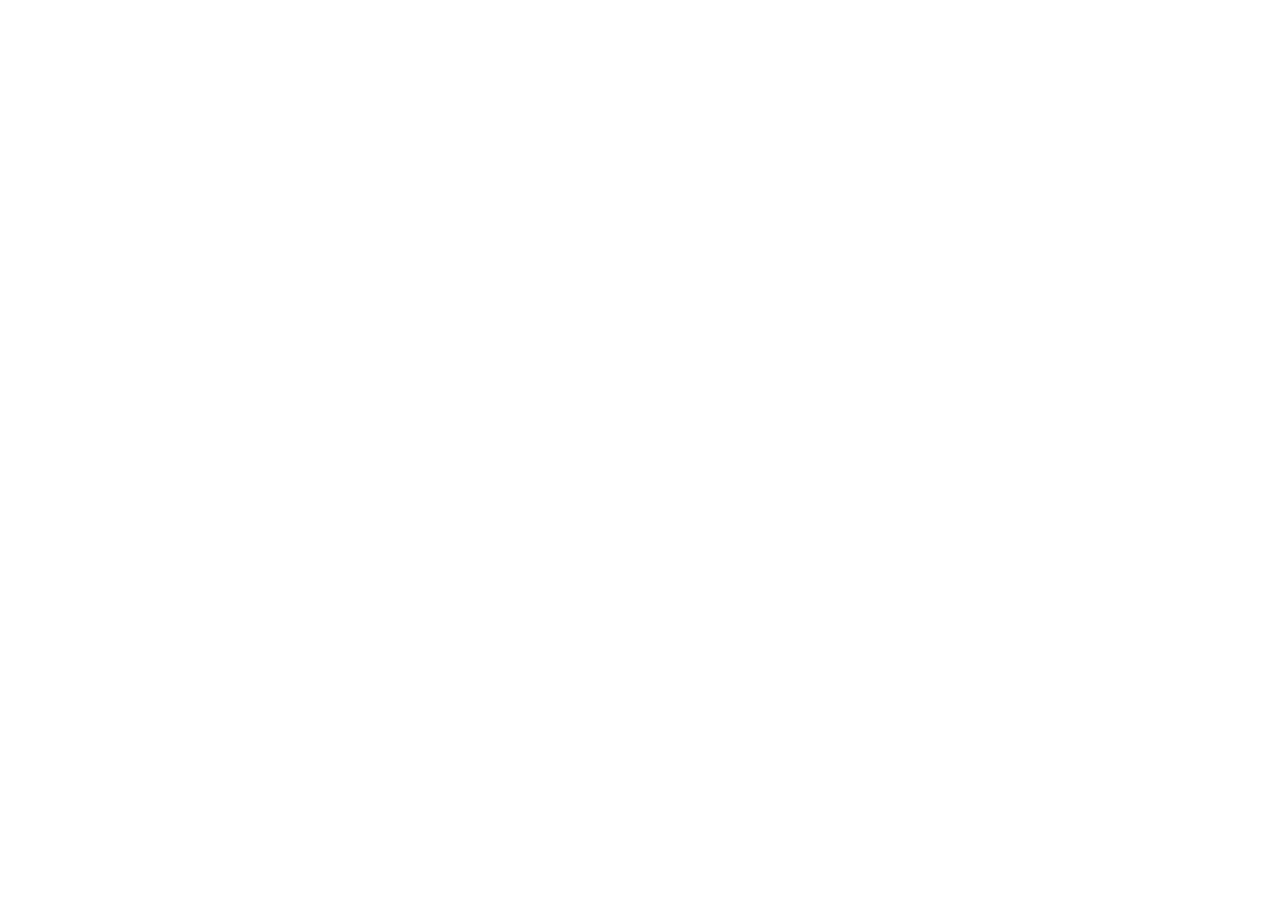
==== index.html @ 01f65a61 "Add files via upload" ====
<!DOCTYPE html>
<!--
* CoreUI Free React.js Admin Template
* @version v5.4.0
* @link https://coreui.io/product/free-react-admin-template/
* Copyright (c) 2025 creativeLabs Łukasz Holeczek
* Licensed under MIT (https://github.com/coreui/coreui-free-react-admin-template/blob/main/LICENSE)
-->
<html lang="en">

<head>
  <meta charset="utf-8">
  <meta http-equiv="X-UA-Compatible" content="IE=edge">
  <meta name="viewport" content="width=device-width, initial-scale=1, shrink-to-fit=no">
  <meta name="description" content="Melon Business Web Panel">
  <meta name="author" content="Łukasz Holeczek">
  <meta name="keyword" content="Bootstrap,Admin,Template,Open,Source,CSS,SCSS,HTML,RWD,Dashboard,React">
  <title>Melon Business Web Panel</title>
  <link rel="manifest" href="/business-panel-website/manifest.json">
  <link rel="shortcut icon" href="/business-panel-website/favicon.ico">
  <script type="module" crossorigin src="/business-panel-website/assets/index-Bd778Qe4.js"></script>
  <link rel="stylesheet" crossorigin href="/business-panel-website/assets/index-C7MpQjHl.css">
</head>

<body>
  <noscript>
    You need to enable JavaScript to run this app
  </noscript>
  <div id="root"></div>
  <!-- built files will be auto injected -->
</body>

</html>
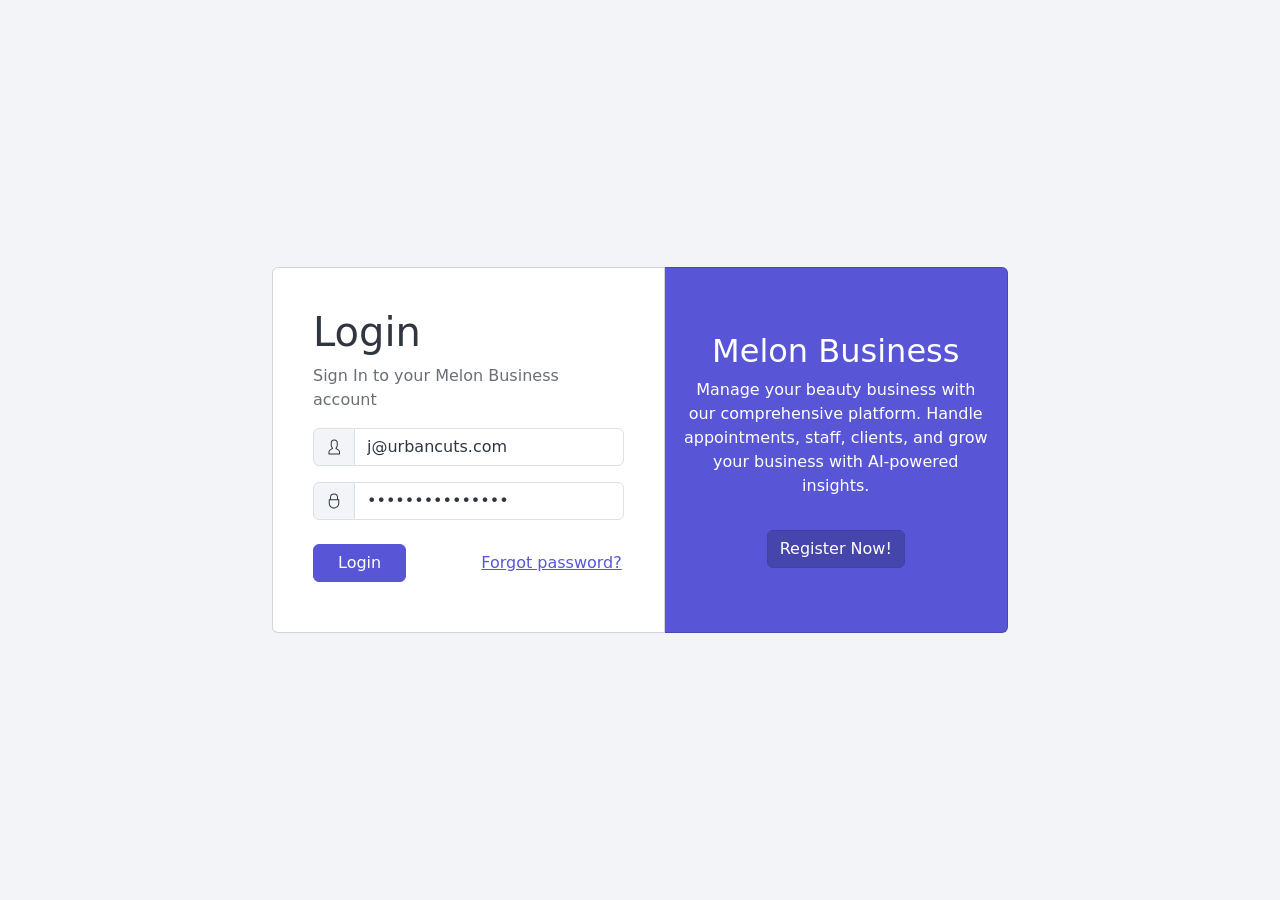
==== commit 7b86ad22: "test changes" ====
--- a/index.html
+++ b/index.html
@@ -16,10 +16,12 @@
   <meta name="author" content="Łukasz Holeczek">
   <meta name="keyword" content="Bootstrap,Admin,Template,Open,Source,CSS,SCSS,HTML,RWD,Dashboard,React">
   <title>Melon Business Web Panel</title>
-  <link rel="manifest" href="/business-panel-website/manifest.json">
-  <link rel="shortcut icon" href="/business-panel-website/favicon.ico">
-  <script type="module" crossorigin src="/business-panel-website/assets/index-Bd778Qe4.js"></script>
-  <link rel="stylesheet" crossorigin href="/business-panel-website/assets/index-C7MpQjHl.css">
+  <link rel="manifest" href="/manifest.json">
+  <link rel="shortcut icon" href="/favicon.ico">
+  <script type="module" crossorigin src="/assets/index-BbxOhHFI.js"></script>
+  <link rel="modulepreload" crossorigin href="/assets/vendor-39lPmIfa.js">
+  <link rel="modulepreload" crossorigin href="/assets/redux-B4nc4lEw.js">
+  <link rel="stylesheet" crossorigin href="/assets/index-C7MpQjHl.css">
 </head>
 
 <body>
--- a/assets/index-C7MpQjHl.css
+++ b/assets/index-C7MpQjHl.css
@@ -0,0 +1,11 @@
+@charset "UTF-8";/*!
+ * CoreUI  v5.4.3 (https://coreui.io)
+ * Copyright (c) 2025 creativeLabs Łukasz Holeczek
+ * Licensed under MIT (https://github.com/coreui/coreui/blob/main/LICENSE)
+ */:root,[data-coreui-theme=light]{--cui-blue: #0d6efd;--cui-indigo: #6610f2;--cui-purple: #6f42c1;--cui-pink: #d63384;--cui-red: #dc3545;--cui-orange: #fd7e14;--cui-yellow: #ffc107;--cui-green: #198754;--cui-teal: #20c997;--cui-cyan: #0dcaf0;--cui-black: #080a0c;--cui-white: #fff;--cui-gray: #6d7d9c;--cui-gray-dark: #323a49;--cui-gray-100: #f3f4f7;--cui-gray-200: #e7eaee;--cui-gray-300: #dbdfe6;--cui-gray-400: #cfd4de;--cui-gray-500: #aab3c5;--cui-gray-600: #6d7d9c;--cui-gray-700: #4a566d;--cui-gray-800: #323a49;--cui-gray-900: #212631;--cui-primary: #5856d6;--cui-secondary: #6b7785;--cui-success: #1b9e3e;--cui-info: #39f;--cui-warning: #f9b115;--cui-danger: #e55353;--cui-light: #f3f4f7;--cui-dark: #212631;--cui-primary-rgb: 88, 86, 214;--cui-secondary-rgb: 107, 119, 133;--cui-success-rgb: 27, 158, 62;--cui-info-rgb: 51, 153, 255;--cui-warning-rgb: 249, 177, 21;--cui-danger-rgb: 229, 83, 83;--cui-light-rgb: 243, 244, 247;--cui-dark-rgb: 33, 38, 49;--cui-primary-text-emphasis: #3634a3;--cui-secondary-text-emphasis: #212233;--cui-success-text-emphasis: #0f5722;--cui-info-text-emphasis: #184c77;--cui-warning-text-emphasis: #764705;--cui-danger-text-emphasis: #671414;--cui-light-text-emphasis: #4a566d;--cui-dark-text-emphasis: #323a49;--cui-primary-bg-subtle: #cfc7f3;--cui-secondary-bg-subtle: #ced2d8;--cui-success-bg-subtle: #cbedd6;--cui-info-bg-subtle: #c0e6ff;--cui-warning-bg-subtle: #feecc5;--cui-danger-bg-subtle: #f9d4d4;--cui-light-bg-subtle: rgb(249, 249.5, 251);--cui-dark-bg-subtle: #cfd4de;--cui-primary-border-subtle: #9d92e6;--cui-secondary-border-subtle: #9da5b1;--cui-success-border-subtle: #96dbad;--cui-info-border-subtle: #80c6ff;--cui-warning-border-subtle: #fcd88a;--cui-danger-border-subtle: #f2a9a9;--cui-light-border-subtle: #e7eaee;--cui-dark-border-subtle: #aab3c5;--cui-white-rgb: 255, 255, 255;--cui-black-rgb: 8, 10, 12;--cui-font-sans-serif: system-ui, -apple-system, "Segoe UI", Roboto, "Helvetica Neue", "Noto Sans", "Liberation Sans", Arial, sans-serif, "Apple Color Emoji", "Segoe UI Emoji", "Segoe UI Symbol", "Noto Color Emoji";--cui-font-monospace: SFMono-Regular, Menlo, Monaco, Consolas, "Liberation Mono", "Courier New", monospace;--cui-gradient: linear-gradient(180deg, rgba(255, 255, 255, .15), rgba(255, 255, 255, 0));--cui-body-font-family: var(--cui-font-sans-serif);--cui-body-font-size: 1rem;--cui-body-font-weight: 400;--cui-body-line-height: 1.5;--cui-body-color: rgba(37, 42.92, 54.02, .95);--cui-body-color-rgb: 37, 42.92, 54.02;--cui-body-bg: #fff;--cui-body-bg-rgb: 255, 255, 255;--cui-emphasis-color: #080a0c;--cui-emphasis-color-rgb: 8, 10, 12;--cui-secondary-color: rgba(37, 42.92, 54.02, .681);--cui-secondary-color-rgb: 37, 42.92, 54.02;--cui-secondary-bg: #e7eaee;--cui-secondary-bg-rgb: 231, 234, 238;--cui-tertiary-color: rgba(37, 42.92, 54.02, .38);--cui-tertiary-color-rgb: 37, 42.92, 54.02;--cui-tertiary-bg: #f3f4f7;--cui-tertiary-bg-rgb: 243, 244, 247;--cui-body-color-dark: rgba(255, 255, 255, .87);--cui-body-color-rgb-dark: 255, 255, 255;--cui-body-bg-dark: #212631;--cui-body-bg-rgb-dark: 33, 38, 49;--cui-emphasis-color-dark: #fff;--cui-emphasis-color-rgb-dark: 255, 255, 255;--cui-secondary-color-dark: rgba(255, 255, 255, .6);--cui-secondary-color-rgb-dark: 255, 255, 255;--cui-secondary-bg-dark: #323a49;--cui-secondary-bg-rgb-dark: 50, 58, 73;--cui-tertiary-color-dark: rgba(255, 255, 255, .38);--cui-tertiary-color-rgb-dark: 255, 255, 255;--cui-tertiary-bg-dark: rgb(41.5, 48, 61);--cui-tertiary-bg-rgb-dark: 41.5, 48, 61;--cui-high-emphasis: rgba(37, 42.92, 54.02, .95);--cui-medium-emphasis: rgba(37, 42.92, 54.02, .681);--cui-disabled: rgba(37, 42.92, 54.02, .38);--cui-high-emphasis-inverse: rgba(255, 255, 255, .87);--cui-medium-emphasis-inverse: rgba(255, 255, 255, .6);--cui-disabled-inverse: rgba(255, 255, 255, .38);--cui-heading-color: inherit;--cui-link-color: #5856d6;--cui-link-color-rgb: 88, 86, 214;--cui-link-decoration: underline;--cui-link-hover-color: rgb(70.4, 68.8, 171.2);--cui-link-hover-color-rgb: 70.4, 68.8, 171.2;--cui-code-color: #d63384;--cui-highlight-color: rgba(37, 42.92, 54.02, .95);--cui-highlight-bg: rgb(255, 242.6, 205.4);--cui-border-width: 1px;--cui-border-style: solid;--cui-border-color: #dbdfe6;--cui-border-color-translucent: rgba(8, 10, 12, .175);--cui-border-radius: .375rem;--cui-border-radius-sm: .25rem;--cui-border-radius-lg: .5rem;--cui-border-radius-xl: 1rem;--cui-border-radius-xxl: 2rem;--cui-border-radius-2xl: var(--cui-border-radius-xxl);--cui-border-radius-pill: 50rem;--cui-box-shadow: 0 .5rem 1rem rgba(8, 10, 12, .15);--cui-box-shadow-sm: 0 .125rem .25rem rgba(8, 10, 12, .075);--cui-box-shadow-lg: 0 1rem 3rem rgba(8, 10, 12, .175);--cui-box-shadow-inset: inset 0 1px 2px rgba(8, 10, 12, .075);--cui-focus-ring-width: .25rem;--cui-focus-ring-opacity: .25;--cui-focus-ring-color: rgba(88, 86, 214, .25);--cui-form-valid-color: #1b9e3e;--cui-form-valid-border-color: #1b9e3e;--cui-form-invalid-color: #e55353;--cui-form-invalid-border-color: #e55353}[data-coreui-theme=dark]{color-scheme:dark;--cui-body-color: rgba(255, 255, 255, .87);--cui-body-color-rgb: 255, 255, 255;--cui-body-bg: #212631;--cui-body-bg-rgb: 33, 38, 49;--cui-emphasis-color: #fff;--cui-emphasis-color-rgb: 255, 255, 255;--cui-secondary-color: rgba(255, 255, 255, .6);--cui-secondary-color-rgb: 255, 255, 255;--cui-secondary-bg: #323a49;--cui-secondary-bg-rgb: 50, 58, 73;--cui-tertiary-color: rgba(255, 255, 255, .38);--cui-tertiary-color-rgb: 255, 255, 255;--cui-tertiary-bg: rgb(41.5, 48, 61);--cui-tertiary-bg-rgb: 41.5, 48, 61;--cui-high-emphasis: rgba(255, 255, 255, .87);--cui-medium-emphasis: rgba(255, 255, 255, .6);--cui-disabled: rgba(255, 255, 255, .38);--cui-primary: rgb(94.2, 92.4, 207.6);--cui-secondary: #6b7785;--cui-success: rgb(33.55, 151.45, 65.05);--cui-info: rgb(61.2, 153, 244.8);--cui-warning: rgb(237.6, 172.8, 32.4);--cui-danger: rgb(221.7, 90.3, 90.3);--cui-light: #f3f4f7;--cui-dark: #212631;--cui-gray-100: #f3f4f7;--cui-gray-200: #e7eaee;--cui-gray-300: #dbdfe6;--cui-gray-400: #cfd4de;--cui-gray-500: #aab3c5;--cui-gray-600: #6d7d9c;--cui-gray-700: #4a566d;--cui-gray-800: #323a49;--cui-gray-900: #212631;--cui-primary-rgb: 94.2, 92.4, 207.6;--cui-secondary-rgb: 107, 119, 133;--cui-success-rgb: 33.55, 151.45, 65.05;--cui-info-rgb: 61.2, 153, 244.8;--cui-warning-rgb: 237.6, 172.8, 32.4;--cui-danger-rgb: 221.7, 90.3, 90.3;--cui-light-rgb: 243, 244, 247;--cui-dark-rgb: 33, 38, 49;--cui-primary-text-emphasis: rgb(59.35, 57.55, 157.45);--cui-secondary-text-emphasis: #212233;--cui-success-text-emphasis: rgb(18.6, 83.4, 35.7);--cui-info-text-emphasis: rgb(28.75, 75.55, 114.25);--cui-warning-text-emphasis: rgb(112.35, 70.05, 10.65);--cui-danger-text-emphasis: rgb(98.85, 24.15, 24.15);--cui-light-text-emphasis: #f3f4f7;--cui-dark-text-emphasis: #dbdfe6;--cui-primary-bg-subtle: #cfc7f3;--cui-secondary-bg-subtle: #ced2d8;--cui-success-bg-subtle: #cbedd6;--cui-info-bg-subtle: #c0e6ff;--cui-warning-bg-subtle: #feecc5;--cui-danger-bg-subtle: #f9d4d4;--cui-light-bg-subtle: #323a49;--cui-dark-bg-subtle: rgb(29, 34, 42.5);--cui-primary-border-subtle: #9d92e6;--cui-secondary-border-subtle: #9da5b1;--cui-success-border-subtle: #96dbad;--cui-info-border-subtle: #80c6ff;--cui-warning-border-subtle: #fcd88a;--cui-danger-border-subtle: #f2a9a9;--cui-light-border-subtle: #4a566d;--cui-dark-border-subtle: #323a49;--cui-heading-color: inherit;--cui-link-color: rgb(94.2, 92.4, 207.6);--cui-link-hover-color: rgb(126.36, 124.92, 217.08);--cui-link-color-rgb: 94.2, 92.4, 207.6;--cui-link-hover-color-rgb: 126.36, 124.92, 217.08;--cui-code-color: rgb(230.4, 132.6, 181.2);--cui-highlight-color: rgba(255, 255, 255, .87);--cui-highlight-bg: rgb(102, 77.2, 2.8);--cui-border-color: #323a49;--cui-border-color-translucent: rgba(255, 255, 255, .1);--cui-form-valid-color: rgb(117, 183, 152.4);--cui-form-valid-border-color: rgb(117, 183, 152.4);--cui-form-invalid-color: rgb(234, 133.8, 143.4);--cui-form-invalid-border-color: rgb(234, 133.8, 143.4)}*,*:before,*:after{box-sizing:border-box}@media(prefers-reduced-motion:no-preference){:root{scroll-behavior:smooth}}body{margin:0;font-family:var(--cui-body-font-family);font-size:var(--cui-body-font-size);font-weight:var(--cui-body-font-weight);line-height:var(--cui-body-line-height);color:var(--cui-body-color);text-align:var(--cui-body-text-align);background-color:var(--cui-body-bg);-webkit-text-size-adjust:100%;-webkit-tap-highlight-color:rgba(8,10,12,0)}hr{margin:1rem 0;color:inherit;border:0;border-top:var(--cui-border-width) solid;opacity:.25}h6,.h6,h5,.h5,h4,.h4,h3,.h3,h2,.h2,h1,.h1{margin-top:0;margin-bottom:.5rem;font-weight:500;line-height:1.2;color:var(--cui-heading-color)}h1,.h1{font-size:calc(1.375rem + 1.5vw)}@media(min-width:1200px){h1,.h1{font-size:2.5rem}}h2,.h2{font-size:calc(1.325rem + .9vw)}@media(min-width:1200px){h2,.h2{font-size:2rem}}h3,.h3{font-size:calc(1.3rem + .6vw)}@media(min-width:1200px){h3,.h3{font-size:1.75rem}}h4,.h4{font-size:calc(1.275rem + .3vw)}@media(min-width:1200px){h4,.h4{font-size:1.5rem}}h5,.h5{font-size:1.25rem}h6,.h6{font-size:1rem}p{margin-top:0;margin-bottom:1rem}abbr[title]{-webkit-text-decoration:underline dotted;text-decoration:underline dotted;cursor:help;-webkit-text-decoration-skip-ink:none;text-decoration-skip-ink:none}address{margin-bottom:1rem;font-style:normal;line-height:inherit}ol,ul{-webkit-padding-start:2rem;padding-inline-start:2rem}ol,ul,dl{margin-top:0;margin-bottom:1rem}ol ol,ul ul,ol ul,ul ol{margin-bottom:0}dt{font-weight:700}dd{-webkit-margin-start:0;margin-inline-start:0;margin-bottom:.5rem}blockquote{margin:0 0 1rem}b,strong{font-weight:bolder}small,.small{font-size:.875em}mark,.mark{padding:.1875em;color:var(--cui-highlight-color);background-color:var(--cui-highlight-bg)}sub,sup{position:relative;font-size:.75em;line-height:0;vertical-align:baseline}sub{bottom:-.25em}sup{top:-.5em}a{color:rgba(var(--cui-link-color-rgb),var(--cui-link-opacity, 1));text-decoration:underline}a:hover{--cui-link-color-rgb: var(--cui-link-hover-color-rgb)}a:not([href]):not([class]),a:not([href]):not([class]):hover{color:inherit;text-decoration:none}pre,code,kbd,samp{font-family:var(--cui-font-monospace);font-size:1em}pre{display:block;margin-top:0;margin-bottom:1rem;overflow:auto;font-size:.875em;color:var(--cui-pre-color, )}pre code{font-size:inherit;color:inherit;word-break:normal}code{font-size:.875em;color:var(--cui-code-color);word-wrap:break-word}a>code{color:inherit}kbd{padding:.1875rem .375rem;font-size:.875em;color:var(--cui-kbd-color, var(--cui-body-bg));background-color:var(--cui-kbd-bg, var(--cui-body-color));border-radius:.25rem}kbd kbd{padding:0;font-size:1em}figure{margin:0 0 1rem}img,svg{vertical-align:middle}table{caption-side:bottom;border-collapse:collapse}caption{padding-top:.5rem;padding-bottom:.5rem;color:var(--cui-table-caption-color, var(--cui-secondary-color));text-align:start}th{text-align:inherit;text-align:-webkit-match-parent}thead,tbody,tfoot,tr,td,th{border-color:inherit;border-style:solid;border-width:0}label{display:inline-block}button{border-radius:0}button:focus:not(:focus-visible){outline:0}input,button,select,optgroup,textarea{margin:0;font-family:inherit;font-size:inherit;line-height:inherit}button,select{text-transform:none}[role=button]{cursor:pointer}select{word-wrap:normal}select:disabled{opacity:1}[list]:not([type=date]):not([type=datetime-local]):not([type=month]):not([type=week]):not([type=time])::-webkit-calendar-picker-indicator{display:none!important}button,[type=button],[type=reset],[type=submit]{-webkit-appearance:button}button:not(:disabled),[type=button]:not(:disabled),[type=reset]:not(:disabled),[type=submit]:not(:disabled){cursor:pointer}::-moz-focus-inner{padding:0;border-style:none}textarea{resize:vertical}fieldset{min-width:0;padding:0;margin:0;border:0}legend{float:inline-start;width:100%;padding:0;margin-bottom:.5rem;line-height:inherit;font-size:calc(1.275rem + .3vw)}@media(min-width:1200px){legend{font-size:1.5rem}}legend+*{clear:left}::-webkit-datetime-edit-fields-wrapper,::-webkit-datetime-edit-text,::-webkit-datetime-edit-minute,::-webkit-datetime-edit-hour-field,::-webkit-datetime-edit-day-field,::-webkit-datetime-edit-month-field,::-webkit-datetime-edit-year-field{padding:0}::-webkit-inner-spin-button{height:auto}[type=search]{-webkit-appearance:textfield;outline-offset:-2px}[type=search]::-webkit-search-cancel-button{cursor:pointer;filter:grayscale(1)}*[dir=rtl] [type=tel],*[dir=rtl] [type=url],*[dir=rtl] [type=email],*[dir=rtl] [type=number]{direction:ltr}::-webkit-search-decoration{-webkit-appearance:none}::-webkit-color-swatch-wrapper{padding:0}::-webkit-file-upload-button{font:inherit;-webkit-appearance:button}::file-selector-button{font:inherit;-webkit-appearance:button}output{display:inline-block}iframe{border:0}summary{display:list-item;cursor:pointer}progress{vertical-align:baseline}[hidden]{display:none!important}.lead{font-size:1.25rem;font-weight:300}.display-1{font-weight:300;line-height:1.2;font-size:calc(1.625rem + 4.5vw)}@media(min-width:1200px){.display-1{font-size:5rem}}.display-2{font-weight:300;line-height:1.2;font-size:calc(1.575rem + 3.9vw)}@media(min-width:1200px){.display-2{font-size:4.5rem}}.display-3{font-weight:300;line-height:1.2;font-size:calc(1.525rem + 3.3vw)}@media(min-width:1200px){.display-3{font-size:4rem}}.display-4{font-weight:300;line-height:1.2;font-size:calc(1.475rem + 2.7vw)}@media(min-width:1200px){.display-4{font-size:3.5rem}}.display-5{font-weight:300;line-height:1.2;font-size:calc(1.425rem + 2.1vw)}@media(min-width:1200px){.display-5{font-size:3rem}}.display-6{font-weight:300;line-height:1.2;font-size:calc(1.375rem + 1.5vw)}@media(min-width:1200px){.display-6{font-size:2.5rem}}.list-unstyled,.list-inline{-webkit-padding-start:0;padding-inline-start:0;list-style:none}.list-inline-item{display:inline-block}.list-inline-item:not(:last-child){-webkit-margin-end:.5rem;margin-inline-end:.5rem}.initialism{font-size:.875em;text-transform:uppercase}.blockquote{margin-bottom:1rem;font-size:1.25rem}.blockquote>:last-child{margin-bottom:0}.blockquote-footer{margin-top:-1rem;margin-bottom:1rem;font-size:.875em;color:#6d7d9c}.blockquote-footer:before{content:"— "}.img-fluid{max-width:100%;height:auto}.img-thumbnail{padding:.25rem;background-color:var(--cui-thumbnail-bg, var(--cui-body-bg));border:var(--cui-border-width) solid var(--cui-thumbnail-border-color, var(--cui-border-color));border-radius:var(--cui-border-radius);max-width:100%;height:auto}.figure{display:inline-block}.figure-img{margin-bottom:.5rem;line-height:1}.figure-caption{font-size:.875em;color:var(--cui-figure-caption-color, var(--cui-secondary-color))}.container,.container-fluid,.container-xxl,.container-xl,.container-lg,.container-md,.container-sm{--cui-gutter-x: 1.5rem;--cui-gutter-y: 0;width:100%;padding-right:calc(var(--cui-gutter-x) * .5);padding-left:calc(var(--cui-gutter-x) * .5);margin-right:auto;margin-left:auto}@media(min-width:576px){.container-sm,.container{max-width:540px}}@media(min-width:768px){.container-md,.container-sm,.container{max-width:720px}}@media(min-width:992px){.container-lg,.container-md,.container-sm,.container{max-width:960px}}@media(min-width:1200px){.container-xl,.container-lg,.container-md,.container-sm,.container{max-width:1140px}}@media(min-width:1400px){.container-xxl,.container-xl,.container-lg,.container-md,.container-sm,.container{max-width:1320px}}:root{--cui-breakpoint-xs: 0;--cui-breakpoint-sm: 576px;--cui-breakpoint-md: 768px;--cui-breakpoint-lg: 992px;--cui-breakpoint-xl: 1200px;--cui-breakpoint-xxl: 1400px;--cui-mobile-breakpoint: lg}.row{--cui-gutter-x: 1.5rem;--cui-gutter-y: 0;display:flex;flex-wrap:wrap;margin-top:calc(-1 * var(--cui-gutter-y));margin-right:calc(-.5 * var(--cui-gutter-x));margin-left:calc(-.5 * var(--cui-gutter-x))}.row>*{flex-shrink:0;width:100%;max-width:100%;padding-right:calc(var(--cui-gutter-x) * .5);padding-left:calc(var(--cui-gutter-x) * .5);margin-top:var(--cui-gutter-y)}.col{flex:1 0 0}.row-cols-auto>*{flex:0 0 auto;width:auto}.row-cols-1>*{flex:0 0 auto;width:100%}.row-cols-2>*{flex:0 0 auto;width:50%}.row-cols-3>*{flex:0 0 auto;width:33.33333333%}.row-cols-4>*{flex:0 0 auto;width:25%}.row-cols-5>*{flex:0 0 auto;width:20%}.row-cols-6>*{flex:0 0 auto;width:16.66666667%}.col-auto{flex:0 0 auto;width:auto}.col-1{flex:0 0 auto;width:8.33333333%}.col-2{flex:0 0 auto;width:16.66666667%}.col-3{flex:0 0 auto;width:25%}.col-4{flex:0 0 auto;width:33.33333333%}.col-5{flex:0 0 auto;width:41.66666667%}.col-6{flex:0 0 auto;width:50%}.col-7{flex:0 0 auto;width:58.33333333%}.col-8{flex:0 0 auto;width:66.66666667%}.col-9{flex:0 0 auto;width:75%}.col-10{flex:0 0 auto;width:83.33333333%}.col-11{flex:0 0 auto;width:91.66666667%}.col-12{flex:0 0 auto;width:100%}.offset-1{-webkit-margin-start:8.33333333%;margin-inline-start:8.33333333%}.offset-2{-webkit-margin-start:16.66666667%;margin-inline-start:16.66666667%}.offset-3{-webkit-margin-start:25%;margin-inline-start:25%}.offset-4{-webkit-margin-start:33.33333333%;margin-inline-start:33.33333333%}.offset-5{-webkit-margin-start:41.66666667%;margin-inline-start:41.66666667%}.offset-6{-webkit-margin-start:50%;margin-inline-start:50%}.offset-7{-webkit-margin-start:58.33333333%;margin-inline-start:58.33333333%}.offset-8{-webkit-margin-start:66.66666667%;margin-inline-start:66.66666667%}.offset-9{-webkit-margin-start:75%;margin-inline-start:75%}.offset-10{-webkit-margin-start:83.33333333%;margin-inline-start:83.33333333%}.offset-11{-webkit-margin-start:91.66666667%;margin-inline-start:91.66666667%}.g-0,.gx-0{--cui-gutter-x: 0}.g-0,.gy-0{--cui-gutter-y: 0}.g-1,.gx-1{--cui-gutter-x: .25rem}.g-1,.gy-1{--cui-gutter-y: .25rem}.g-2,.gx-2{--cui-gutter-x: .5rem}.g-2,.gy-2{--cui-gutter-y: .5rem}.g-3,.gx-3{--cui-gutter-x: 1rem}.g-3,.gy-3{--cui-gutter-y: 1rem}.g-4,.gx-4{--cui-gutter-x: 1.5rem}.g-4,.gy-4{--cui-gutter-y: 1.5rem}.g-5,.gx-5{--cui-gutter-x: 3rem}.g-5,.gy-5{--cui-gutter-y: 3rem}@media(min-width:576px){.col-sm{flex:1 0 0}.row-cols-sm-auto>*{flex:0 0 auto;width:auto}.row-cols-sm-1>*{flex:0 0 auto;width:100%}.row-cols-sm-2>*{flex:0 0 auto;width:50%}.row-cols-sm-3>*{flex:0 0 auto;width:33.33333333%}.row-cols-sm-4>*{flex:0 0 auto;width:25%}.row-cols-sm-5>*{flex:0 0 auto;width:20%}.row-cols-sm-6>*{flex:0 0 auto;width:16.66666667%}.col-sm-auto{flex:0 0 auto;width:auto}.col-sm-1{flex:0 0 auto;width:8.33333333%}.col-sm-2{flex:0 0 auto;width:16.66666667%}.col-sm-3{flex:0 0 auto;width:25%}.col-sm-4{flex:0 0 auto;width:33.33333333%}.col-sm-5{flex:0 0 auto;width:41.66666667%}.col-sm-6{flex:0 0 auto;width:50%}.col-sm-7{flex:0 0 auto;width:58.33333333%}.col-sm-8{flex:0 0 auto;width:66.66666667%}.col-sm-9{flex:0 0 auto;width:75%}.col-sm-10{flex:0 0 auto;width:83.33333333%}.col-sm-11{flex:0 0 auto;width:91.66666667%}.col-sm-12{flex:0 0 auto;width:100%}.offset-sm-0{-webkit-margin-start:0;margin-inline-start:0}.offset-sm-1{-webkit-margin-start:8.33333333%;margin-inline-start:8.33333333%}.offset-sm-2{-webkit-margin-start:16.66666667%;margin-inline-start:16.66666667%}.offset-sm-3{-webkit-margin-start:25%;margin-inline-start:25%}.offset-sm-4{-webkit-margin-start:33.33333333%;margin-inline-start:33.33333333%}.offset-sm-5{-webkit-margin-start:41.66666667%;margin-inline-start:41.66666667%}.offset-sm-6{-webkit-margin-start:50%;margin-inline-start:50%}.offset-sm-7{-webkit-margin-start:58.33333333%;margin-inline-start:58.33333333%}.offset-sm-8{-webkit-margin-start:66.66666667%;margin-inline-start:66.66666667%}.offset-sm-9{-webkit-margin-start:75%;margin-inline-start:75%}.offset-sm-10{-webkit-margin-start:83.33333333%;margin-inline-start:83.33333333%}.offset-sm-11{-webkit-margin-start:91.66666667%;margin-inline-start:91.66666667%}.g-sm-0,.gx-sm-0{--cui-gutter-x: 0}.g-sm-0,.gy-sm-0{--cui-gutter-y: 0}.g-sm-1,.gx-sm-1{--cui-gutter-x: .25rem}.g-sm-1,.gy-sm-1{--cui-gutter-y: .25rem}.g-sm-2,.gx-sm-2{--cui-gutter-x: .5rem}.g-sm-2,.gy-sm-2{--cui-gutter-y: .5rem}.g-sm-3,.gx-sm-3{--cui-gutter-x: 1rem}.g-sm-3,.gy-sm-3{--cui-gutter-y: 1rem}.g-sm-4,.gx-sm-4{--cui-gutter-x: 1.5rem}.g-sm-4,.gy-sm-4{--cui-gutter-y: 1.5rem}.g-sm-5,.gx-sm-5{--cui-gutter-x: 3rem}.g-sm-5,.gy-sm-5{--cui-gutter-y: 3rem}}@media(min-width:768px){.col-md{flex:1 0 0}.row-cols-md-auto>*{flex:0 0 auto;width:auto}.row-cols-md-1>*{flex:0 0 auto;width:100%}.row-cols-md-2>*{flex:0 0 auto;width:50%}.row-cols-md-3>*{flex:0 0 auto;width:33.33333333%}.row-cols-md-4>*{flex:0 0 auto;width:25%}.row-cols-md-5>*{flex:0 0 auto;width:20%}.row-cols-md-6>*{flex:0 0 auto;width:16.66666667%}.col-md-auto{flex:0 0 auto;width:auto}.col-md-1{flex:0 0 auto;width:8.33333333%}.col-md-2{flex:0 0 auto;width:16.66666667%}.col-md-3{flex:0 0 auto;width:25%}.col-md-4{flex:0 0 auto;width:33.33333333%}.col-md-5{flex:0 0 auto;width:41.66666667%}.col-md-6{flex:0 0 auto;width:50%}.col-md-7{flex:0 0 auto;width:58.33333333%}.col-md-8{flex:0 0 auto;width:66.66666667%}.col-md-9{flex:0 0 auto;width:75%}.col-md-10{flex:0 0 auto;width:83.33333333%}.col-md-11{flex:0 0 auto;width:91.66666667%}.col-md-12{flex:0 0 auto;width:100%}.offset-md-0{-webkit-margin-start:0;margin-inline-start:0}.offset-md-1{-webkit-margin-start:8.33333333%;margin-inline-start:8.33333333%}.offset-md-2{-webkit-margin-start:16.66666667%;margin-inline-start:16.66666667%}.offset-md-3{-webkit-margin-start:25%;margin-inline-start:25%}.offset-md-4{-webkit-margin-start:33.33333333%;margin-inline-start:33.33333333%}.offset-md-5{-webkit-margin-start:41.66666667%;margin-inline-start:41.66666667%}.offset-md-6{-webkit-margin-start:50%;margin-inline-start:50%}.offset-md-7{-webkit-margin-start:58.33333333%;margin-inline-start:58.33333333%}.offset-md-8{-webkit-margin-start:66.66666667%;margin-inline-start:66.66666667%}.offset-md-9{-webkit-margin-start:75%;margin-inline-start:75%}.offset-md-10{-webkit-margin-start:83.33333333%;margin-inline-start:83.33333333%}.offset-md-11{-webkit-margin-start:91.66666667%;margin-inline-start:91.66666667%}.g-md-0,.gx-md-0{--cui-gutter-x: 0}.g-md-0,.gy-md-0{--cui-gutter-y: 0}.g-md-1,.gx-md-1{--cui-gutter-x: .25rem}.g-md-1,.gy-md-1{--cui-gutter-y: .25rem}.g-md-2,.gx-md-2{--cui-gutter-x: .5rem}.g-md-2,.gy-md-2{--cui-gutter-y: .5rem}.g-md-3,.gx-md-3{--cui-gutter-x: 1rem}.g-md-3,.gy-md-3{--cui-gutter-y: 1rem}.g-md-4,.gx-md-4{--cui-gutter-x: 1.5rem}.g-md-4,.gy-md-4{--cui-gutter-y: 1.5rem}.g-md-5,.gx-md-5{--cui-gutter-x: 3rem}.g-md-5,.gy-md-5{--cui-gutter-y: 3rem}}@media(min-width:992px){.col-lg{flex:1 0 0}.row-cols-lg-auto>*{flex:0 0 auto;width:auto}.row-cols-lg-1>*{flex:0 0 auto;width:100%}.row-cols-lg-2>*{flex:0 0 auto;width:50%}.row-cols-lg-3>*{flex:0 0 auto;width:33.33333333%}.row-cols-lg-4>*{flex:0 0 auto;width:25%}.row-cols-lg-5>*{flex:0 0 auto;width:20%}.row-cols-lg-6>*{flex:0 0 auto;width:16.66666667%}.col-lg-auto{flex:0 0 auto;width:auto}.col-lg-1{flex:0 0 auto;width:8.33333333%}.col-lg-2{flex:0 0 auto;width:16.66666667%}.col-lg-3{flex:0 0 auto;width:25%}.col-lg-4{flex:0 0 auto;width:33.33333333%}.col-lg-5{flex:0 0 auto;width:41.66666667%}.col-lg-6{flex:0 0 auto;width:50%}.col-lg-7{flex:0 0 auto;width:58.33333333%}.col-lg-8{flex:0 0 auto;width:66.66666667%}.col-lg-9{flex:0 0 auto;width:75%}.col-lg-10{flex:0 0 auto;width:83.33333333%}.col-lg-11{flex:0 0 auto;width:91.66666667%}.col-lg-12{flex:0 0 auto;width:100%}.offset-lg-0{-webkit-margin-start:0;margin-inline-start:0}.offset-lg-1{-webkit-margin-start:8.33333333%;margin-inline-start:8.33333333%}.offset-lg-2{-webkit-margin-start:16.66666667%;margin-inline-start:16.66666667%}.offset-lg-3{-webkit-margin-start:25%;margin-inline-start:25%}.offset-lg-4{-webkit-margin-start:33.33333333%;margin-inline-start:33.33333333%}.offset-lg-5{-webkit-margin-start:41.66666667%;margin-inline-start:41.66666667%}.offset-lg-6{-webkit-margin-start:50%;margin-inline-start:50%}.offset-lg-7{-webkit-margin-start:58.33333333%;margin-inline-start:58.33333333%}.offset-lg-8{-webkit-margin-start:66.66666667%;margin-inline-start:66.66666667%}.offset-lg-9{-webkit-margin-start:75%;margin-inline-start:75%}.offset-lg-10{-webkit-margin-start:83.33333333%;margin-inline-start:83.33333333%}.offset-lg-11{-webkit-margin-start:91.66666667%;margin-inline-start:91.66666667%}.g-lg-0,.gx-lg-0{--cui-gutter-x: 0}.g-lg-0,.gy-lg-0{--cui-gutter-y: 0}.g-lg-1,.gx-lg-1{--cui-gutter-x: .25rem}.g-lg-1,.gy-lg-1{--cui-gutter-y: .25rem}.g-lg-2,.gx-lg-2{--cui-gutter-x: .5rem}.g-lg-2,.gy-lg-2{--cui-gutter-y: .5rem}.g-lg-3,.gx-lg-3{--cui-gutter-x: 1rem}.g-lg-3,.gy-lg-3{--cui-gutter-y: 1rem}.g-lg-4,.gx-lg-4{--cui-gutter-x: 1.5rem}.g-lg-4,.gy-lg-4{--cui-gutter-y: 1.5rem}.g-lg-5,.gx-lg-5{--cui-gutter-x: 3rem}.g-lg-5,.gy-lg-5{--cui-gutter-y: 3rem}}@media(min-width:1200px){.col-xl{flex:1 0 0}.row-cols-xl-auto>*{flex:0 0 auto;width:auto}.row-cols-xl-1>*{flex:0 0 auto;width:100%}.row-cols-xl-2>*{flex:0 0 auto;width:50%}.row-cols-xl-3>*{flex:0 0 auto;width:33.33333333%}.row-cols-xl-4>*{flex:0 0 auto;width:25%}.row-cols-xl-5>*{flex:0 0 auto;width:20%}.row-cols-xl-6>*{flex:0 0 auto;width:16.66666667%}.col-xl-auto{flex:0 0 auto;width:auto}.col-xl-1{flex:0 0 auto;width:8.33333333%}.col-xl-2{flex:0 0 auto;width:16.66666667%}.col-xl-3{flex:0 0 auto;width:25%}.col-xl-4{flex:0 0 auto;width:33.33333333%}.col-xl-5{flex:0 0 auto;width:41.66666667%}.col-xl-6{flex:0 0 auto;width:50%}.col-xl-7{flex:0 0 auto;width:58.33333333%}.col-xl-8{flex:0 0 auto;width:66.66666667%}.col-xl-9{flex:0 0 auto;width:75%}.col-xl-10{flex:0 0 auto;width:83.33333333%}.col-xl-11{flex:0 0 auto;width:91.66666667%}.col-xl-12{flex:0 0 auto;width:100%}.offset-xl-0{-webkit-margin-start:0;margin-inline-start:0}.offset-xl-1{-webkit-margin-start:8.33333333%;margin-inline-start:8.33333333%}.offset-xl-2{-webkit-margin-start:16.66666667%;margin-inline-start:16.66666667%}.offset-xl-3{-webkit-margin-start:25%;margin-inline-start:25%}.offset-xl-4{-webkit-margin-start:33.33333333%;margin-inline-start:33.33333333%}.offset-xl-5{-webkit-margin-start:41.66666667%;margin-inline-start:41.66666667%}.offset-xl-6{-webkit-margin-start:50%;margin-inline-start:50%}.offset-xl-7{-webkit-margin-start:58.33333333%;margin-inline-start:58.33333333%}.offset-xl-8{-webkit-margin-start:66.66666667%;margin-inline-start:66.66666667%}.offset-xl-9{-webkit-margin-start:75%;margin-inline-start:75%}.offset-xl-10{-webkit-margin-start:83.33333333%;margin-inline-start:83.33333333%}.offset-xl-11{-webkit-margin-start:91.66666667%;margin-inline-start:91.66666667%}.g-xl-0,.gx-xl-0{--cui-gutter-x: 0}.g-xl-0,.gy-xl-0{--cui-gutter-y: 0}.g-xl-1,.gx-xl-1{--cui-gutter-x: .25rem}.g-xl-1,.gy-xl-1{--cui-gutter-y: .25rem}.g-xl-2,.gx-xl-2{--cui-gutter-x: .5rem}.g-xl-2,.gy-xl-2{--cui-gutter-y: .5rem}.g-xl-3,.gx-xl-3{--cui-gutter-x: 1rem}.g-xl-3,.gy-xl-3{--cui-gutter-y: 1rem}.g-xl-4,.gx-xl-4{--cui-gutter-x: 1.5rem}.g-xl-4,.gy-xl-4{--cui-gutter-y: 1.5rem}.g-xl-5,.gx-xl-5{--cui-gutter-x: 3rem}.g-xl-5,.gy-xl-5{--cui-gutter-y: 3rem}}@media(min-width:1400px){.col-xxl{flex:1 0 0}.row-cols-xxl-auto>*{flex:0 0 auto;width:auto}.row-cols-xxl-1>*{flex:0 0 auto;width:100%}.row-cols-xxl-2>*{flex:0 0 auto;width:50%}.row-cols-xxl-3>*{flex:0 0 auto;width:33.33333333%}.row-cols-xxl-4>*{flex:0 0 auto;width:25%}.row-cols-xxl-5>*{flex:0 0 auto;width:20%}.row-cols-xxl-6>*{flex:0 0 auto;width:16.66666667%}.col-xxl-auto{flex:0 0 auto;width:auto}.col-xxl-1{flex:0 0 auto;width:8.33333333%}.col-xxl-2{flex:0 0 auto;width:16.66666667%}.col-xxl-3{flex:0 0 auto;width:25%}.col-xxl-4{flex:0 0 auto;width:33.33333333%}.col-xxl-5{flex:0 0 auto;width:41.66666667%}.col-xxl-6{flex:0 0 auto;width:50%}.col-xxl-7{flex:0 0 auto;width:58.33333333%}.col-xxl-8{flex:0 0 auto;width:66.66666667%}.col-xxl-9{flex:0 0 auto;width:75%}.col-xxl-10{flex:0 0 auto;width:83.33333333%}.col-xxl-11{flex:0 0 auto;width:91.66666667%}.col-xxl-12{flex:0 0 auto;width:100%}.offset-xxl-0{-webkit-margin-start:0;margin-inline-start:0}.offset-xxl-1{-webkit-margin-start:8.33333333%;margin-inline-start:8.33333333%}.offset-xxl-2{-webkit-margin-start:16.66666667%;margin-inline-start:16.66666667%}.offset-xxl-3{-webkit-margin-start:25%;margin-inline-start:25%}.offset-xxl-4{-webkit-margin-start:33.33333333%;margin-inline-start:33.33333333%}.offset-xxl-5{-webkit-margin-start:41.66666667%;margin-inline-start:41.66666667%}.offset-xxl-6{-webkit-margin-start:50%;margin-inline-start:50%}.offset-xxl-7{-webkit-margin-start:58.33333333%;margin-inline-start:58.33333333%}.offset-xxl-8{-webkit-margin-start:66.66666667%;margin-inline-start:66.66666667%}.offset-xxl-9{-webkit-margin-start:75%;margin-inline-start:75%}.offset-xxl-10{-webkit-margin-start:83.33333333%;margin-inline-start:83.33333333%}.offset-xxl-11{-webkit-margin-start:91.66666667%;margin-inline-start:91.66666667%}.g-xxl-0,.gx-xxl-0{--cui-gutter-x: 0}.g-xxl-0,.gy-xxl-0{--cui-gutter-y: 0}.g-xxl-1,.gx-xxl-1{--cui-gutter-x: .25rem}.g-xxl-1,.gy-xxl-1{--cui-gutter-y: .25rem}.g-xxl-2,.gx-xxl-2{--cui-gutter-x: .5rem}.g-xxl-2,.gy-xxl-2{--cui-gutter-y: .5rem}.g-xxl-3,.gx-xxl-3{--cui-gutter-x: 1rem}.g-xxl-3,.gy-xxl-3{--cui-gutter-y: 1rem}.g-xxl-4,.gx-xxl-4{--cui-gutter-x: 1.5rem}.g-xxl-4,.gy-xxl-4{--cui-gutter-y: 1.5rem}.g-xxl-5,.gx-xxl-5{--cui-gutter-x: 3rem}.g-xxl-5,.gy-xxl-5{--cui-gutter-y: 3rem}}.table{--cui-table-color-type: initial;--cui-table-bg-type: initial;--cui-table-color-state: initial;--cui-table-bg-state: initial;--cui-table-color: var(--cui-emphasis-color);--cui-table-bg: var(--cui-body-bg);--cui-table-border-color: var(--cui-border-color);--cui-table-accent-bg: transparent;--cui-table-striped-color: var(--cui-emphasis-color);--cui-table-striped-bg: rgba(var(--cui-emphasis-color-rgb), .05);--cui-table-active-color: var(--cui-emphasis-color);--cui-table-active-bg: rgba(var(--cui-emphasis-color-rgb), .1);--cui-table-hover-color: var(--cui-emphasis-color);--cui-table-hover-bg: rgba(var(--cui-emphasis-color-rgb), .075);width:100%;margin-bottom:1rem;vertical-align:top;border-color:var(--cui-table-border-color)}.table>:not(caption)>*>*{padding:.5rem;color:var(--cui-table-color-state, var(--cui-table-color-type, var(--cui-table-color)));background-color:var(--cui-table-bg);border-bottom-width:var(--cui-border-width);box-shadow:inset 0 0 0 9999px var(--cui-table-bg-state, var(--cui-table-bg-type, var(--cui-table-accent-bg)))}.table>tbody{vertical-align:inherit}.table>thead{vertical-align:bottom}.table-group-divider{border-top:calc(var(--cui-border-width) * 2) solid currentcolor}.caption-top{caption-side:top}.table-sm>:not(caption)>*>*{padding:.25rem}.table-bordered>:not(caption)>*{border-width:var(--cui-border-width) 0}.table-bordered>:not(caption)>*>*{border-width:0 var(--cui-border-width)}.table-borderless>:not(caption)>*>*{border-bottom-width:0}.table-borderless>:not(:first-child){border-top-width:0}.table-striped>tbody>tr:nth-of-type(odd)>*{--cui-table-color-type: var(--cui-table-striped-color);--cui-table-bg-type: var(--cui-table-striped-bg)}.table-striped-columns>:not(caption)>tr>:nth-child(2n){--cui-table-color-type: var(--cui-table-striped-color);--cui-table-bg-type: var(--cui-table-striped-bg)}.table-active{--cui-table-color-state: var(--cui-table-active-color);--cui-table-bg-state: var(--cui-table-active-bg)}.table-hover>tbody>tr:hover>*{--cui-table-color-state: var(--cui-table-hover-color);--cui-table-bg-state: var(--cui-table-hover-bg)}.table-primary{--cui-table-color: #080a0c;--cui-table-bg: rgb(221.6, 221.2, 246.8);--cui-table-border-color: rgb(178.88, 178.96, 199.84);--cui-table-striped-bg: rgb(210.92, 210.64, 235.06);--cui-table-striped-color: #080a0c;--cui-table-active-bg: rgb(200.24, 200.08, 223.32);--cui-table-active-color: #080a0c;--cui-table-hover-bg: rgb(205.58, 205.36, 229.19);--cui-table-hover-color: #080a0c;color:var(--cui-table-color);border-color:var(--cui-table-border-color)}.table-secondary{--cui-table-color: #080a0c;--cui-table-bg: rgb(225.4, 227.8, 230.6);--cui-table-border-color: rgb(181.92, 184.24, 186.88);--cui-table-striped-bg: rgb(214.53, 216.91, 219.67);--cui-table-striped-color: #080a0c;--cui-table-active-bg: rgb(203.66, 206.02, 208.74);--cui-table-active-color: #080a0c;--cui-table-hover-bg: rgb(209.095, 211.465, 214.205);--cui-table-hover-color: #080a0c;color:var(--cui-table-color);border-color:var(--cui-table-border-color)}.table-success{--cui-table-color: #080a0c;--cui-table-bg: rgb(209.4, 235.6, 216.4);--cui-table-border-color: rgb(169.12, 190.48, 175.52);--cui-table-striped-bg: rgb(199.33, 224.32, 206.18);--cui-table-striped-color: #080a0c;--cui-table-active-bg: rgb(189.26, 213.04, 195.96);--cui-table-active-color: #080a0c;--cui-table-hover-bg: rgb(194.295, 218.68, 201.07);--cui-table-hover-color: #080a0c;color:var(--cui-table-color);border-color:var(--cui-table-border-color)}.table-info{--cui-table-color: #080a0c;--cui-table-bg: rgb(214.2, 234.6, 255);--cui-table-border-color: rgb(172.96, 189.68, 206.4);--cui-table-striped-bg: rgb(203.89, 223.37, 242.85);--cui-table-striped-color: #080a0c;--cui-table-active-bg: rgb(193.58, 212.14, 230.7);--cui-table-active-color: #080a0c;--cui-table-hover-bg: rgb(198.735, 217.755, 236.775);--cui-table-hover-color: #080a0c;color:var(--cui-table-color);border-color:var(--cui-table-border-color)}.table-warning{--cui-table-color: #080a0c;--cui-table-bg: rgb(253.8, 239.4, 208.2);--cui-table-border-color: rgb(204.64, 193.52, 168.96);--cui-table-striped-bg: rgb(241.51, 227.93, 198.39);--cui-table-striped-color: #080a0c;--cui-table-active-bg: rgb(229.22, 216.46, 188.58);--cui-table-active-color: #080a0c;--cui-table-hover-bg: rgb(235.365, 222.195, 193.485);--cui-table-hover-color: #080a0c;color:var(--cui-table-color);border-color:var(--cui-table-border-color)}.table-danger{--cui-table-color: #080a0c;--cui-table-bg: rgb(249.8, 220.6, 220.6);--cui-table-border-color: rgb(201.44, 178.48, 178.88);--cui-table-striped-bg: rgb(237.71, 210.07, 210.17);--cui-table-striped-color: #080a0c;--cui-table-active-bg: rgb(225.62, 199.54, 199.74);--cui-table-active-color: #080a0c;--cui-table-hover-bg: rgb(231.665, 204.805, 204.955);--cui-table-hover-color: #080a0c;color:var(--cui-table-color);border-color:var(--cui-table-border-color)}.table-light{--cui-table-color: #080a0c;--cui-table-bg: #f3f4f7;--cui-table-border-color: rgb(196, 197.2, 200);--cui-table-striped-bg: rgb(231.25, 232.3, 235.25);--cui-table-striped-color: #080a0c;--cui-table-active-bg: rgb(219.5, 220.6, 223.5);--cui-table-active-color: #080a0c;--cui-table-hover-bg: rgb(225.375, 226.45, 229.375);--cui-table-hover-color: #080a0c;color:var(--cui-table-color);border-color:var(--cui-table-border-color)}.table-dark{--cui-table-color: #fff;--cui-table-bg: #212631;--cui-table-border-color: rgb(77.4, 81.4, 90.2);--cui-table-striped-bg: rgb(44.1, 48.85, 59.3);--cui-table-striped-color: #fff;--cui-table-active-bg: rgb(55.2, 59.7, 69.6);--cui-table-active-color: #fff;--cui-table-hover-bg: rgb(49.65, 54.275, 64.45);--cui-table-hover-color: #fff;color:var(--cui-table-color);border-color:var(--cui-table-border-color)}.table-responsive{overflow-x:auto;-webkit-overflow-scrolling:touch}@media(max-width:575.98px){.table-responsive-sm{overflow-x:auto;-webkit-overflow-scrolling:touch}}@media(max-width:767.98px){.table-responsive-md{overflow-x:auto;-webkit-overflow-scrolling:touch}}@media(max-width:991.98px){.table-responsive-lg{overflow-x:auto;-webkit-overflow-scrolling:touch}}@media(max-width:1199.98px){.table-responsive-xl{overflow-x:auto;-webkit-overflow-scrolling:touch}}@media(max-width:1399.98px){.table-responsive-xxl{overflow-x:auto;-webkit-overflow-scrolling:touch}}.form-label{margin-bottom:.5rem}.col-form-label{padding-top:calc(.375rem + var(--cui-border-width));padding-bottom:calc(.375rem + var(--cui-border-width));margin-bottom:0;font-size:inherit;line-height:1.5}.col-form-label-lg{padding-top:calc(.5rem + var(--cui-border-width));padding-bottom:calc(.5rem + var(--cui-border-width));font-size:1.25rem}.col-form-label-sm{padding-top:calc(.25rem + var(--cui-border-width));padding-bottom:calc(.25rem + var(--cui-border-width));font-size:.875rem}.form-text{margin-top:.25rem;font-size:.875em;color:var(--cui-secondary-color)}.form-control{display:block;width:100%;padding:.375rem .75rem;font-size:1rem;font-weight:400;line-height:1.5;color:var(--cui-body-color);-webkit-appearance:none;-moz-appearance:none;appearance:none;background-color:var(--cui-body-bg);background-clip:padding-box;border:var(--cui-border-width) solid var(--cui-border-color);border-radius:var(--cui-border-radius);transition:border-color .15s ease-in-out,box-shadow .15s ease-in-out}@media(prefers-reduced-motion:reduce){.form-control{transition:none}}.form-control[type=file]{overflow:hidden}.form-control[type=file]:not(:disabled):not([readonly]){cursor:pointer}.form-control:focus{color:var(--cui-body-color);background-color:var(--cui-body-bg);border-color:#acabeb;outline:0;box-shadow:0 0 0 .25rem #5856d640}.form-control::-webkit-date-and-time-value{min-width:85px;height:1.5em;margin:0}.form-control::-webkit-datetime-edit{display:block;padding:0}.form-control::placeholder{color:var(--cui-input-placeholder-color, var(--cui-secondary-color));opacity:1}.form-control:disabled{background-color:var(--cui-secondary-bg);opacity:1}.form-control::-webkit-file-upload-button{padding:.375rem .75rem;margin:-.375rem -.75rem;-webkit-margin-end:.75rem;margin-inline-end:.75rem;color:var(--cui-body-color);background-color:var(--cui-tertiary-bg);pointer-events:none;border-color:inherit;border-style:solid;border-width:0;border-inline-end-width:var(--cui-border-width);border-radius:0;-webkit-transition:color .15s ease-in-out,background-color .15s ease-in-out,border-color .15s ease-in-out,box-shadow .15s ease-in-out;transition:color .15s ease-in-out,background-color .15s ease-in-out,border-color .15s ease-in-out,box-shadow .15s ease-in-out}.form-control::file-selector-button{padding:.375rem .75rem;margin:-.375rem -.75rem;-webkit-margin-end:.75rem;margin-inline-end:.75rem;color:var(--cui-body-color);background-color:var(--cui-tertiary-bg);pointer-events:none;border-color:inherit;border-style:solid;border-width:0;border-inline-end-width:var(--cui-border-width);border-radius:0;transition:color .15s ease-in-out,background-color .15s ease-in-out,border-color .15s ease-in-out,box-shadow .15s ease-in-out}@media(prefers-reduced-motion:reduce){.form-control::-webkit-file-upload-button{-webkit-transition:none;transition:none}.form-control::file-selector-button{transition:none}}.form-control:hover:not(:disabled):not([readonly])::-webkit-file-upload-button{background-color:var(--cui-secondary-bg)}.form-control:hover:not(:disabled):not([readonly])::file-selector-button{background-color:var(--cui-secondary-bg)}.form-control-plaintext{display:block;width:100%;padding:.375rem 0;margin-bottom:0;line-height:1.5;color:var(--cui-body-color);background-color:transparent;border:solid transparent;border-width:var(--cui-border-width) 0}.form-control-plaintext:focus{outline:0}.form-control-plaintext.form-control-sm,.form-control-plaintext.form-control-lg{padding-right:0;padding-left:0}.form-control-sm{min-height:calc(1.5em + .5rem + calc(var(--cui-border-width) * 2));padding:.25rem .5rem;font-size:.875rem;border-radius:var(--cui-border-radius-sm)}.form-control-sm::-webkit-file-upload-button{padding:.25rem .5rem;margin:-.25rem -.5rem;-webkit-margin-end:.5rem;margin-inline-end:.5rem}.form-control-sm::file-selector-button{padding:.25rem .5rem;margin:-.25rem -.5rem;-webkit-margin-end:.5rem;margin-inline-end:.5rem}.form-control-lg{min-height:calc(1.5em + 1rem + calc(var(--cui-border-width) * 2));padding:.5rem 1rem;font-size:1.25rem;border-radius:var(--cui-border-radius-lg)}.form-control-lg::-webkit-file-upload-button{padding:.5rem 1rem;margin:-.5rem -1rem;-webkit-margin-end:1rem;margin-inline-end:1rem}.form-control-lg::file-selector-button{padding:.5rem 1rem;margin:-.5rem -1rem;-webkit-margin-end:1rem;margin-inline-end:1rem}textarea.form-control{min-height:calc(1.5em + .75rem + calc(var(--cui-border-width) * 2))}textarea.form-control-sm{min-height:calc(1.5em + .5rem + calc(var(--cui-border-width) * 2))}textarea.form-control-lg{min-height:calc(1.5em + 1rem + calc(var(--cui-border-width) * 2))}.form-control-color{width:3rem;height:calc(1.5em + .75rem + calc(var(--cui-border-width) * 2));padding:.375rem}.form-control-color:not(:disabled):not([readonly]){cursor:pointer}.form-control-color::-moz-color-swatch{border:0!important;border-radius:var(--cui-border-radius)}.form-control-color::-webkit-color-swatch{border:0!important;border-radius:var(--cui-border-radius)}.form-control-color.form-control-sm{height:calc(1.5em + .5rem + calc(var(--cui-border-width) * 2))}.form-control-color.form-control-lg{height:calc(1.5em + 1rem + calc(var(--cui-border-width) * 2))}.form-select{--cui-form-select-bg-img: url("data:image/svg+xml,%3csvg xmlns='http://www.w3.org/2000/svg' viewBox='0 0 16 16'%3e%3cpath fill='none' stroke='%23323a49' stroke-linecap='round' stroke-linejoin='round' stroke-width='2' d='m2 5 6 6 6-6'/%3e%3c/svg%3e");display:block;width:100%;-webkit-padding-start:.75rem;padding-inline-start:.75rem;-webkit-padding-end:2.25rem;padding-inline-end:2.25rem;padding-top:.375rem;padding-bottom:.375rem;font-size:1rem;font-weight:400;line-height:1.5;color:var(--cui-body-color);-webkit-appearance:none;-moz-appearance:none;appearance:none;background-color:var(--cui-body-bg);background-image:var(--cui-form-select-bg-img),var(--cui-form-select-bg-icon, none);background-repeat:no-repeat;background-position:right .75rem center;background-size:16px 12px;border:var(--cui-border-width) solid var(--cui-border-color);border-radius:var(--cui-border-radius);transition:border-color .15s ease-in-out,box-shadow .15s ease-in-out}@media(prefers-reduced-motion:reduce){.form-select{transition:none}}.form-select:focus{border-color:#acabeb;outline:0;box-shadow:0 0 0 .25rem #5856d640}.form-select[multiple],.form-select[size]:not([size="1"]){-webkit-padding-end:.75rem;padding-inline-end:.75rem;background-image:none}.form-select:disabled{background-color:var(--cui-secondary-bg)}.form-select:-moz-focusring{color:transparent;text-shadow:0 0 0 var(--cui-body-color)}.form-select-sm{-webkit-padding-start:.5rem;padding-inline-start:.5rem;padding-top:.25rem;padding-bottom:.25rem;font-size:.875rem;border-radius:var(--cui-border-radius-sm)}.form-select-lg{-webkit-padding-start:1rem;padding-inline-start:1rem;padding-top:.5rem;padding-bottom:.5rem;font-size:1.25rem;border-radius:var(--cui-border-radius-lg)}[data-coreui-theme=dark] .form-select{--cui-form-select-bg-img: url("data:image/svg+xml,%3csvg xmlns='http://www.w3.org/2000/svg' viewBox='0 0 16 16'%3e%3cpath fill='none' stroke='rgba%28255, 255, 255, 0.87%29' stroke-linecap='round' stroke-linejoin='round' stroke-width='2' d='m2 5 6 6 6-6'/%3e%3c/svg%3e")}.form-check{display:block;min-height:1.5rem;-webkit-padding-start:1.5em;padding-inline-start:1.5em;margin-bottom:.125rem}.form-check .form-check-input{float:inline-start;-webkit-margin-start:-1.5em;margin-inline-start:-1.5em}.form-check-reverse{padding-inline:0 1.5em;text-align:end}.form-check-reverse .form-check-input{float:inline-end;margin-inline:0 -1.5em}.form-check-input{--cui-form-check-bg: var(--cui-body-bg);flex-shrink:0;width:1em;height:1em;margin-top:.25em;vertical-align:top;-webkit-appearance:none;-moz-appearance:none;appearance:none;background-color:var(--cui-form-check-bg);background-image:var(--cui-form-check-bg-image);background-repeat:no-repeat;background-position:center;background-size:contain;border:var(--cui-border-width) solid var(--cui-border-color);-webkit-print-color-adjust:exact;print-color-adjust:exact}.form-check-input[type=checkbox]{border-radius:.25em}.form-check-input[type=radio]{border-radius:50%}.form-check-input:active{filter:brightness(90%)}.form-check-input:focus{border-color:#acabeb;outline:0;box-shadow:0 0 0 .25rem #5856d640}.form-check-input:checked{background-color:var(--cui-form-check-input-checked-bg-color, var(--cui-primary));border-color:var(--cui-form-check-input-checked-border-color, var(--cui-primary))}.form-check-input:checked[type=checkbox]{--cui-form-check-bg-image: url("data:image/svg+xml,%3csvg xmlns='http://www.w3.org/2000/svg' viewBox='0 0 20 20'%3e%3cpath fill='none' stroke='rgba%28255, 255, 255, 0.87%29' stroke-linecap='round' stroke-linejoin='round' stroke-width='3' d='m6 10 3 3 6-6'/%3e%3c/svg%3e")}.form-check-input:checked[type=radio]{--cui-form-check-bg-image: url("data:image/svg+xml,%3csvg xmlns='http://www.w3.org/2000/svg' viewBox='-4 -4 8 8'%3e%3ccircle r='2' fill='rgba%28255, 255, 255, 0.87%29'/%3e%3c/svg%3e")}.form-check-input[type=checkbox]:indeterminate{background-color:var(--cui-primary);border-color:var(--cui-primary);--cui-form-check-bg-image: url("data:image/svg+xml,%3csvg xmlns='http://www.w3.org/2000/svg' viewBox='0 0 20 20'%3e%3cpath fill='none' stroke='rgba%28255, 255, 255, 0.87%29' stroke-linecap='round' stroke-linejoin='round' stroke-width='3' d='M6 10h8'/%3e%3c/svg%3e")}.form-check-input:disabled{pointer-events:none;filter:none;opacity:.5}.form-check-input[disabled]~.form-check-label,.form-check-input:disabled~.form-check-label{cursor:default;opacity:.5}.form-check-label{color:var(--cui-form-check-label-color, )}.form-switch{-webkit-padding-start:2.5em;padding-inline-start:2.5em}.form-switch .form-check-input{--cui-form-switch-bg: url("data:image/svg+xml,%3csvg xmlns='http://www.w3.org/2000/svg' viewBox='-4 -4 8 8'%3e%3ccircle r='3' fill='rgba%288, 10, 12, 0.25%29'/%3e%3c/svg%3e");width:2em;-webkit-margin-start:-2.5em;margin-inline-start:-2.5em;background-image:var(--cui-form-switch-bg);background-position:left center;border-radius:2em;transition:background-position .15s ease-in-out}@media(prefers-reduced-motion:reduce){.form-switch .form-check-input{transition:none}}.form-switch .form-check-input:focus{--cui-form-switch-bg: url("data:image/svg+xml,%3csvg xmlns='http://www.w3.org/2000/svg' viewBox='-4 -4 8 8'%3e%3ccircle r='3' fill='rgb%28171.5, 170.5, 234.5%29'/%3e%3c/svg%3e")}.form-switch .form-check-input:checked{background-position:right center;--cui-form-switch-bg: url("data:image/svg+xml,%3csvg xmlns='http://www.w3.org/2000/svg' viewBox='-4 -4 8 8'%3e%3ccircle r='3' fill='rgba%28255, 255, 255, 0.87%29'/%3e%3c/svg%3e")}.form-switch.form-check-reverse{padding-inline:0 2.5em}.form-switch.form-check-reverse .form-check-input{margin-inline:0 -2.5em}.form-switch-lg{min-height:1.25em;-webkit-padding-start:3em;padding-inline-start:3em}.form-switch-lg .form-check-input{width:2.5em;height:1.25em;-webkit-margin-start:-3em;margin-inline-start:-3em}.form-switch-lg .form-check-label{padding-top:calc((1.25em - 1rem)/2)}.form-switch-xl{min-height:1.5em;-webkit-padding-start:3.5em;padding-inline-start:3.5em}.form-switch-xl .form-check-input{width:3em;height:1.5em;-webkit-margin-start:-3.5em;margin-inline-start:-3.5em}.form-switch-xl .form-check-label{padding-top:calc((1.5em - 1rem)/2)}.form-check-inline{display:inline-block;-webkit-margin-end:1rem;margin-inline-end:1rem}.btn-check{position:absolute;clip:rect(0,0,0,0);pointer-events:none}.btn-check[disabled]+.btn,.btn-check:disabled+.btn{pointer-events:none;filter:none;opacity:.65}[data-coreui-theme=dark] .form-switch .form-check-input:not(:checked):not(:focus){--cui-form-switch-bg: url("data:image/svg+xml,%3csvg xmlns='http://www.w3.org/2000/svg' viewBox='-4 -4 8 8'%3e%3ccircle r='3' fill='rgba%28255, 255, 255, 0.25%29'/%3e%3c/svg%3e")}.form-range{width:100%;height:1.5rem;padding:0;-webkit-appearance:none;-moz-appearance:none;appearance:none;background-color:transparent}.form-range:focus{outline:0}.form-range:focus::-webkit-slider-thumb{box-shadow:0 0 0 1px #fff,0 0 0 .25rem #5856d640}.form-range:focus::-moz-range-thumb{box-shadow:0 0 0 1px #fff,0 0 0 .25rem #5856d640}.form-range::-moz-focus-outer{border:0}.form-range::-webkit-slider-thumb{width:1rem;height:1rem;margin-top:-.25rem;-webkit-appearance:none;-moz-appearance:none;appearance:none;background-color:var(--cui-primary);border:0;border-radius:1rem;-webkit-transition:background-color .15s ease-in-out,border-color .15s ease-in-out,box-shadow .15s ease-in-out;transition:background-color .15s ease-in-out,border-color .15s ease-in-out,box-shadow .15s ease-in-out}@media(prefers-reduced-motion:reduce){.form-range::-webkit-slider-thumb{-webkit-transition:none;transition:none}}.form-range::-webkit-slider-thumb:active{background-color:#cdccf3}.form-range::-webkit-slider-runnable-track{width:100%;height:.5rem;color:transparent;cursor:pointer;background-color:var(--cui-secondary-bg);border-color:transparent;border-radius:1rem}.form-range::-moz-range-thumb{width:1rem;height:1rem;-webkit-appearance:none;-moz-appearance:none;appearance:none;background-color:var(--cui-primary);border:0;border-radius:1rem;-moz-transition:background-color .15s ease-in-out,border-color .15s ease-in-out,box-shadow .15s ease-in-out;transition:background-color .15s ease-in-out,border-color .15s ease-in-out,box-shadow .15s ease-in-out}@media(prefers-reduced-motion:reduce){.form-range::-moz-range-thumb{-moz-transition:none;transition:none}}.form-range::-moz-range-thumb:active{background-color:#cdccf3}.form-range::-moz-range-track{width:100%;height:.5rem;color:transparent;cursor:pointer;background-color:var(--cui-secondary-bg);border-color:transparent;border-radius:1rem}.form-range:disabled{pointer-events:none}.form-range:disabled::-webkit-slider-thumb{background-color:var(--cui-secondary-color)}.form-range:disabled::-moz-range-thumb{background-color:var(--cui-secondary-color)}.form-floating{position:relative}.form-floating>.form-control,.form-floating>.form-control-plaintext,.form-floating>.form-select{height:calc(3.5rem + calc(var(--cui-border-width) * 2));min-height:calc(3.5rem + calc(var(--cui-border-width) * 2));line-height:1.25}.form-floating>label{position:absolute;inset-inline-start:0;top:0;z-index:2;max-width:100%;height:100%;padding:1rem .75rem;overflow:hidden;color:rgba(var(--cui-body-color-rgb),.65);text-align:start;text-overflow:ellipsis;white-space:nowrap;pointer-events:none;border:var(--cui-border-width) solid transparent;transform-origin:0 0;transition:opacity .1s ease-in-out,transform .1s ease-in-out}@media(prefers-reduced-motion:reduce){.form-floating>label{transition:none}}.form-floating>.form-control,.form-floating>.form-control-plaintext{padding:1rem .75rem}.form-floating>.form-control::placeholder,.form-floating>.form-control-plaintext::placeholder{color:transparent}.form-floating>.form-control:focus,.form-floating>.form-control:not(:placeholder-shown),.form-floating>.form-control-plaintext:focus,.form-floating>.form-control-plaintext:not(:placeholder-shown){padding-top:1.625rem;padding-bottom:.625rem}.form-floating>.form-control:-webkit-autofill,.form-floating>.form-control-plaintext:-webkit-autofill{padding-top:1.625rem;padding-bottom:.625rem}.form-floating>.form-select{-webkit-padding-start:.75rem;padding-inline-start:.75rem;padding-top:1.625rem;padding-bottom:.625rem}.form-floating>.form-control:focus~label,.form-floating>.form-control:not(:placeholder-shown)~label,.form-floating>.form-control-plaintext~label,.form-floating>.form-select~label{transform:scale(.85) translateY(-.5rem) translate(.15rem)}.form-floating>.form-control:-webkit-autofill~label{transform:scale(.85) translateY(-.5rem) translate(.15rem)}.form-floating>textarea:focus~label:after,.form-floating>textarea:not(:placeholder-shown)~label:after{position:absolute;top:1rem;right:.375rem;bottom:1rem;left:.375rem;z-index:-1;height:1.5em;content:"";background-color:var(--cui-body-bg);border-radius:var(--cui-border-radius)}.form-floating>textarea:disabled~label:after{background-color:var(--cui-secondary-bg)}.form-floating>.form-control-plaintext~label{border-width:var(--cui-border-width) 0}.form-floating>:disabled~label,.form-floating>.form-control:disabled~label{color:#6d7d9c}.input-group{position:relative;display:flex;flex-wrap:wrap;align-items:stretch;width:100%}.input-group>.form-control,.input-group>.form-select,.input-group>.form-floating{position:relative;flex:1 1 auto;width:1%;min-width:0}.input-group>.form-control:focus,.input-group>.form-select:focus,.input-group>.form-floating:focus-within{z-index:5}.input-group .btn{position:relative;z-index:2}.input-group .btn:focus{z-index:5}.input-group-text{display:flex;align-items:center;padding:.375rem .75rem;font-size:1rem;font-weight:400;line-height:1.5;color:var(--cui-input-group-addon-color, var(--cui-body-color));text-align:center;white-space:nowrap;background-color:var(--cui-input-group-addon-bg, var(--cui-tertiary-bg));border:var(--cui-border-width) solid var(--cui-input-group-addon-border-color, var(--cui-border-color));border-radius:var(--cui-border-radius)}.input-group-lg>.form-control,.input-group-lg>.form-select,.input-group-lg>.input-group-text,.input-group-lg>.btn{padding:.5rem 1rem;font-size:1.25rem;border-radius:var(--cui-border-radius-lg)}.input-group-sm>.form-control,.input-group-sm>.form-select,.input-group-sm>.input-group-text,.input-group-sm>.btn{padding:.25rem .5rem;font-size:.875rem;border-radius:var(--cui-border-radius-sm)}.input-group-lg>.form-select,.input-group-sm>.form-select{-webkit-padding-end:3rem;padding-inline-end:3rem}.input-group:not(.has-validation)>:not(:last-child):not(.dropdown-toggle):not(.dropdown-menu):not(.form-floating),.input-group:not(.has-validation)>.dropdown-toggle:nth-last-child(n+3),.input-group:not(.has-validation)>.form-floating:not(:last-child)>.form-control,.input-group:not(.has-validation)>.form-floating:not(:last-child)>.form-select{border-start-end-radius:0;border-end-end-radius:0}.input-group.has-validation>:nth-last-child(n+3):not(.dropdown-toggle):not(.dropdown-menu):not(.form-floating),.input-group.has-validation>.dropdown-toggle:nth-last-child(n+4),.input-group.has-validation>.form-floating:nth-last-child(n+3)>.form-control,.input-group.has-validation>.form-floating:nth-last-child(n+3)>.form-select{border-start-end-radius:0;border-end-end-radius:0}.input-group>:not(:first-child):not(.dropdown-menu):not(.valid-tooltip):not(.valid-feedback):not(.invalid-tooltip):not(.invalid-feedback){-webkit-margin-start:calc(-1 * var(--cui-border-width));margin-inline-start:calc(-1 * var(--cui-border-width));border-start-start-radius:0;border-end-start-radius:0}.input-group>.form-floating:not(:first-child)>.form-control,.input-group>.form-floating:not(:first-child)>.form-select{border-start-start-radius:0;border-end-start-radius:0}.valid-feedback{display:none;width:100%;margin-top:.25rem;font-size:.875em;color:var(--cui-form-valid-color)}.valid-tooltip{position:absolute;top:100%;z-index:5;display:none;max-width:100%;padding:.25rem .5rem;margin-top:.1rem;font-size:.875rem;color:#fff;background-color:var(--cui-success);border-radius:var(--cui-border-radius)}.was-validated :valid~.valid-feedback,.was-validated :valid~.valid-tooltip,.is-valid~.valid-feedback,.is-valid~.valid-tooltip{display:block}.was-validated .form-control:valid,.form-control.is-valid{border-color:var(--cui-form-valid-border-color);-webkit-padding-end:calc(1.5em + .75rem);padding-inline-end:calc(1.5em + .75rem);background-image:url("data:image/svg+xml,%3csvg xmlns='http://www.w3.org/2000/svg' viewBox='0 0 8 8'%3e%3cpath fill='%231b9e3e' d='M2.3 6.73.6 4.53c-.4-1.04.46-1.4 1.1-.8l1.1 1.4 3.4-3.8c.6-.63 1.6-.27 1.2.7l-4 4.6c-.43.5-.8.4-1.1.1'/%3e%3c/svg%3e");background-repeat:no-repeat;background-position:right calc(.375em + .1875rem) center;background-size:calc(.75em + .375rem) calc(.75em + .375rem)}.was-validated .form-control:valid:focus,.form-control.is-valid:focus{border-color:var(--cui-form-valid-border-color);box-shadow:0 0 0 .25rem rgba(var(--cui-success-rgb),.25)}.was-validated textarea.form-control:valid,textarea.form-control.is-valid{-webkit-padding-end:calc(1.5em + .75rem);padding-inline-end:calc(1.5em + .75rem);background-position:top calc(.375em + .1875rem) right calc(.375em + .1875rem)}.was-validated .form-select:valid,.form-select.is-valid{border-color:var(--cui-form-valid-border-color)}.was-validated .form-select:valid:not([multiple]):not([size]),.was-validated .form-select:valid:not([multiple])[size="1"],.form-select.is-valid:not([multiple]):not([size]),.form-select.is-valid:not([multiple])[size="1"]{--cui-form-select-bg-icon: url("data:image/svg+xml,%3csvg xmlns='http://www.w3.org/2000/svg' viewBox='0 0 8 8'%3e%3cpath fill='%231b9e3e' d='M2.3 6.73.6 4.53c-.4-1.04.46-1.4 1.1-.8l1.1 1.4 3.4-3.8c.6-.63 1.6-.27 1.2.7l-4 4.6c-.43.5-.8.4-1.1.1'/%3e%3c/svg%3e");-webkit-padding-end:4.125rem;padding-inline-end:4.125rem;background-position:right .75rem center,center right 2.25rem;background-size:16px 12px,calc(.75em + .375rem) calc(.75em + .375rem)}.was-validated .form-select:valid:focus,.form-select.is-valid:focus{border-color:var(--cui-form-valid-border-color);box-shadow:0 0 0 .25rem rgba(var(--cui-success-rgb),.25)}.was-validated .form-control-color:valid,.form-control-color.is-valid{width:calc(3.75rem + 1.5em)}.was-validated .form-check-input:valid,.form-check-input.is-valid{border-color:var(--cui-form-valid-border-color)}.was-validated .form-check-input:valid:checked,.form-check-input.is-valid:checked{background-color:var(--cui-form-valid-color)}.was-validated .form-check-input:valid:focus,.form-check-input.is-valid:focus{box-shadow:0 0 0 .25rem rgba(var(--cui-success-rgb),.25)}.was-validated .form-check-input:valid~.form-check-label,.form-check-input.is-valid~.form-check-label{color:var(--cui-form-valid-color)}.form-check-inline .form-check-input~.valid-feedback{-webkit-margin-start:.5em;margin-inline-start:.5em}.was-validated .input-group>.form-control:not(:focus):valid,.input-group>.form-control:not(:focus).is-valid,.was-validated .input-group>.form-select:not(:focus):valid,.input-group>.form-select:not(:focus).is-valid,.was-validated .input-group>.form-floating:not(:focus-within):valid,.input-group>.form-floating:not(:focus-within).is-valid{z-index:3}.invalid-feedback{display:none;width:100%;margin-top:.25rem;font-size:.875em;color:var(--cui-form-invalid-color)}.invalid-tooltip{position:absolute;top:100%;z-index:5;display:none;max-width:100%;padding:.25rem .5rem;margin-top:.1rem;font-size:.875rem;color:#fff;background-color:var(--cui-danger);border-radius:var(--cui-border-radius)}.was-validated :invalid~.invalid-feedback,.was-validated :invalid~.invalid-tooltip,.is-invalid~.invalid-feedback,.is-invalid~.invalid-tooltip{display:block}.was-validated .form-control:invalid,.form-control.is-invalid{border-color:var(--cui-form-invalid-border-color);-webkit-padding-end:calc(1.5em + .75rem);padding-inline-end:calc(1.5em + .75rem);background-image:url("data:image/svg+xml,%3csvg xmlns='http://www.w3.org/2000/svg' viewBox='0 0 12 12' width='12' height='12' fill='none' stroke='%23e55353'%3e%3ccircle cx='6' cy='6' r='4.5'/%3e%3cpath stroke-linejoin='round' d='M5.8 3.6h.4L6 6.5z'/%3e%3ccircle cx='6' cy='8.2' r='.6' fill='%23e55353' stroke='none'/%3e%3c/svg%3e");background-repeat:no-repeat;background-position:right calc(.375em + .1875rem) center;background-size:calc(.75em + .375rem) calc(.75em + .375rem)}.was-validated .form-control:invalid:focus,.form-control.is-invalid:focus{border-color:var(--cui-form-invalid-border-color);box-shadow:0 0 0 .25rem rgba(var(--cui-danger-rgb),.25)}.was-validated textarea.form-control:invalid,textarea.form-control.is-invalid{-webkit-padding-end:calc(1.5em + .75rem);padding-inline-end:calc(1.5em + .75rem);background-position:top calc(.375em + .1875rem) right calc(.375em + .1875rem)}.was-validated .form-select:invalid,.form-select.is-invalid{border-color:var(--cui-form-invalid-border-color)}.was-validated .form-select:invalid:not([multiple]):not([size]),.was-validated .form-select:invalid:not([multiple])[size="1"],.form-select.is-invalid:not([multiple]):not([size]),.form-select.is-invalid:not([multiple])[size="1"]{--cui-form-select-bg-icon: url("data:image/svg+xml,%3csvg xmlns='http://www.w3.org/2000/svg' viewBox='0 0 12 12' width='12' height='12' fill='none' stroke='%23e55353'%3e%3ccircle cx='6' cy='6' r='4.5'/%3e%3cpath stroke-linejoin='round' d='M5.8 3.6h.4L6 6.5z'/%3e%3ccircle cx='6' cy='8.2' r='.6' fill='%23e55353' stroke='none'/%3e%3c/svg%3e");-webkit-padding-end:4.125rem;padding-inline-end:4.125rem;background-position:right .75rem center,center right 2.25rem;background-size:16px 12px,calc(.75em + .375rem) calc(.75em + .375rem)}.was-validated .form-select:invalid:focus,.form-select.is-invalid:focus{border-color:var(--cui-form-invalid-border-color);box-shadow:0 0 0 .25rem rgba(var(--cui-danger-rgb),.25)}.was-validated .form-control-color:invalid,.form-control-color.is-invalid{width:calc(3.75rem + 1.5em)}.was-validated .form-check-input:invalid,.form-check-input.is-invalid{border-color:var(--cui-form-invalid-border-color)}.was-validated .form-check-input:invalid:checked,.form-check-input.is-invalid:checked{background-color:var(--cui-form-invalid-color)}.was-validated .form-check-input:invalid:focus,.form-check-input.is-invalid:focus{box-shadow:0 0 0 .25rem rgba(var(--cui-danger-rgb),.25)}.was-validated .form-check-input:invalid~.form-check-label,.form-check-input.is-invalid~.form-check-label{color:var(--cui-form-invalid-color)}.form-check-inline .form-check-input~.invalid-feedback{-webkit-margin-start:.5em;margin-inline-start:.5em}.was-validated .input-group>.form-control:not(:focus):invalid,.input-group>.form-control:not(:focus).is-invalid,.was-validated .input-group>.form-select:not(:focus):invalid,.input-group>.form-select:not(:focus).is-invalid,.was-validated .input-group>.form-floating:not(:focus-within):invalid,.input-group>.form-floating:not(:focus-within).is-invalid{z-index:4}.btn{--cui-btn-padding-x: .75rem;--cui-btn-padding-y: .375rem;--cui-btn-font-family: ;--cui-btn-font-size: 1rem;--cui-btn-font-weight: 400;--cui-btn-line-height: 1.5;--cui-btn-color: var(--cui-body-color);--cui-btn-bg: transparent;--cui-btn-border-width: var(--cui-border-width);--cui-btn-border-color: transparent;--cui-btn-border-radius: var(--cui-border-radius);--cui-btn-hover-border-color: transparent;--cui-btn-box-shadow: inset 0 1px 0 rgba(255, 255, 255, .15), 0 1px 1px rgba(8, 10, 12, .075);--cui-btn-disabled-opacity: .65;--cui-btn-focus-box-shadow: 0 0 0 .25rem rgba(var(--cui-btn-focus-shadow-rgb), .5);display:inline-block;padding:var(--cui-btn-padding-y) var(--cui-btn-padding-x);font-family:var(--cui-btn-font-family);font-size:var(--cui-btn-font-size);font-weight:var(--cui-btn-font-weight);line-height:var(--cui-btn-line-height);color:var(--cui-btn-color);text-align:center;text-decoration:none;vertical-align:middle;cursor:pointer;-webkit-user-select:none;user-select:none;border:var(--cui-btn-border-width) solid var(--cui-btn-border-color);border-radius:var(--cui-btn-border-radius);background-color:var(--cui-btn-bg);transition:color .15s ease-in-out,background-color .15s ease-in-out,border-color .15s ease-in-out,box-shadow .15s ease-in-out}@media(prefers-reduced-motion:reduce){.btn{transition:none}}.btn:hover{color:var(--cui-btn-hover-color);background-color:var(--cui-btn-hover-bg);border-color:var(--cui-btn-hover-border-color)}.btn-check+.btn:hover{color:var(--cui-btn-color);background-color:var(--cui-btn-bg);border-color:var(--cui-btn-border-color)}.btn:focus-visible{color:var(--cui-btn-hover-color);background-color:var(--cui-btn-hover-bg);border-color:var(--cui-btn-hover-border-color);outline:0;box-shadow:var(--cui-btn-focus-box-shadow)}.btn-check:focus-visible+.btn{border-color:var(--cui-btn-hover-border-color);outline:0;box-shadow:var(--cui-btn-focus-box-shadow)}.btn-check:checked+.btn,:not(.btn-check)+.btn:active,.btn:first-child:active,.btn.active,.btn.show{color:var(--cui-btn-active-color);background-color:var(--cui-btn-active-bg);border-color:var(--cui-btn-active-border-color)}.btn-check:checked+.btn:focus-visible,:not(.btn-check)+.btn:active:focus-visible,.btn:first-child:active:focus-visible,.btn.active:focus-visible,.btn.show:focus-visible{box-shadow:var(--cui-btn-focus-box-shadow)}.btn-check:checked:focus-visible+.btn{box-shadow:var(--cui-btn-focus-box-shadow)}.btn:disabled,.btn.disabled,fieldset:disabled .btn{color:var(--cui-btn-disabled-color);pointer-events:none;background-color:var(--cui-btn-disabled-bg);border-color:var(--cui-btn-disabled-border-color);opacity:var(--cui-btn-disabled-opacity)}.btn-ghost{--cui-btn-color: var(--cui-secondary-color);--cui-btn-border-color: transparent;--cui-btn-active-color: var(--cui-body-color);--cui-btn-active-bg: var(--cui-tertiary-bg);--cui-btn-active-border-color: var(--cui-tertiary-bg);--cui-btn-disabled-color: var(--cui-secondary-color);--cui-btn-disabled-border-color: transparent;--cui-btn-hover-color: var(--cui-body-color);--cui-btn-hover-bg: var(--cui-tertiary-bg);--cui-btn-hover-border-color: var(--cui-tertiary-bg);--cui-btn-focus-box-shadow: 0 0 0 .25rem rgba(var(--cui-tertiary-bg-rgb), .5)}.btn-outline{--cui-btn-color: var(--cui-secondary-color);--cui-btn-border-color: var(--cui-border-color);--cui-btn-active-color: var(--cui-body-color);--cui-btn-active-bg: var(--cui-tertiary-bg);--cui-btn-active-border-color: var(--cui-border-color);--cui-btn-disabled-color: var(--cui-secondary-color);--cui-btn-disabled-border-color: var(--cui-border-color);--cui-btn-hover-color: var(--cui-body-color);--cui-btn-hover-bg: var(--cui-tertiary-bg);--cui-btn-hover-border-color: var(--cui-border-color);--cui-btn-focus-box-shadow: 0 0 0 .25rem rgba(var(--cui-tertiary-bg-rgb), .5)}.btn-transparent{--cui-btn-active-border-color: transparent;--cui-btn-disabled-border-color: transparent;--cui-btn-hover-border-color: transparent}.btn-primary{--cui-btn-color: #fff;--cui-btn-bg: #5856d6;--cui-btn-border-color: #5856d6;--cui-btn-hover-color: #fff;--cui-btn-hover-bg: rgb(74.8, 73.1, 181.9);--cui-btn-hover-border-color: rgb(70.4, 68.8, 171.2);--cui-btn-focus-shadow-rgb: 113.05, 111.35, 220.15;--cui-btn-active-color: #fff;--cui-btn-active-bg: rgb(70.4, 68.8, 171.2);--cui-btn-active-border-color: rgb(66, 64.5, 160.5);--cui-btn-active-shadow: inset 0 3px 5px rgba(8, 10, 12, .125);--cui-btn-disabled-color: #fff;--cui-btn-disabled-bg: #5856d6;--cui-btn-disabled-border-color: #5856d6}.btn-secondary{--cui-btn-color: #fff;--cui-btn-bg: #6b7785;--cui-btn-border-color: #6b7785;--cui-btn-hover-color: #fff;--cui-btn-hover-bg: rgb(90.95, 101.15, 113.05);--cui-btn-hover-border-color: rgb(85.6, 95.2, 106.4);--cui-btn-focus-shadow-rgb: 129.2, 139.4, 151.3;--cui-btn-active-color: #fff;--cui-btn-active-bg: rgb(85.6, 95.2, 106.4);--cui-btn-active-border-color: rgb(80.25, 89.25, 99.75);--cui-btn-active-shadow: inset 0 3px 5px rgba(8, 10, 12, .125);--cui-btn-disabled-color: #fff;--cui-btn-disabled-bg: #6b7785;--cui-btn-disabled-border-color: #6b7785}.btn-success{--cui-btn-color: #080a0c;--cui-btn-bg: #1b9e3e;--cui-btn-border-color: #1b9e3e;--cui-btn-hover-color: #080a0c;--cui-btn-hover-bg: rgb(61.2, 172.55, 90.95);--cui-btn-hover-border-color: rgb(49.8, 167.7, 81.3);--cui-btn-focus-shadow-rgb: 24.15, 135.8, 54.5;--cui-btn-active-color: #080a0c;--cui-btn-active-bg: rgb(72.6, 177.4, 100.6);--cui-btn-active-border-color: rgb(49.8, 167.7, 81.3);--cui-btn-active-shadow: inset 0 3px 5px rgba(8, 10, 12, .125);--cui-btn-disabled-color: #080a0c;--cui-btn-disabled-bg: #1b9e3e;--cui-btn-disabled-border-color: #1b9e3e}.btn-info{--cui-btn-color: #080a0c;--cui-btn-bg: #39f;--cui-btn-border-color: #39f;--cui-btn-hover-color: #080a0c;--cui-btn-hover-bg: rgb(81.6, 168.3, 255);--cui-btn-hover-border-color: rgb(71.4, 163.2, 255);--cui-btn-focus-shadow-rgb: 44.55, 131.55, 218.55;--cui-btn-active-color: #080a0c;--cui-btn-active-bg: rgb(91.8, 173.4, 255);--cui-btn-active-border-color: rgb(71.4, 163.2, 255);--cui-btn-active-shadow: inset 0 3px 5px rgba(8, 10, 12, .125);--cui-btn-disabled-color: #080a0c;--cui-btn-disabled-bg: #39f;--cui-btn-disabled-border-color: #39f}.btn-warning{--cui-btn-color: #080a0c;--cui-btn-bg: #f9b115;--cui-btn-border-color: #f9b115;--cui-btn-hover-color: #080a0c;--cui-btn-hover-bg: rgb(249.9, 188.7, 56.1);--cui-btn-hover-border-color: rgb(249.6, 184.8, 44.4);--cui-btn-focus-shadow-rgb: 212.85, 151.95, 19.65;--cui-btn-active-color: #080a0c;--cui-btn-active-bg: rgb(250.2, 192.6, 67.8);--cui-btn-active-border-color: rgb(249.6, 184.8, 44.4);--cui-btn-active-shadow: inset 0 3px 5px rgba(8, 10, 12, .125);--cui-btn-disabled-color: #080a0c;--cui-btn-disabled-bg: #f9b115;--cui-btn-disabled-border-color: #f9b115}.btn-danger{--cui-btn-color: #080a0c;--cui-btn-bg: #e55353;--cui-btn-border-color: #e55353;--cui-btn-hover-color: #080a0c;--cui-btn-hover-bg: rgb(232.9, 108.8, 108.8);--cui-btn-hover-border-color: rgb(231.6, 100.2, 100.2);--cui-btn-focus-shadow-rgb: 195.85, 72.05, 72.35;--cui-btn-active-color: #080a0c;--cui-btn-active-bg: rgb(234.2, 117.4, 117.4);--cui-btn-active-border-color: rgb(231.6, 100.2, 100.2);--cui-btn-active-shadow: inset 0 3px 5px rgba(8, 10, 12, .125);--cui-btn-disabled-color: #080a0c;--cui-btn-disabled-bg: #e55353;--cui-btn-disabled-border-color: #e55353}.btn-light{--cui-btn-color: #080a0c;--cui-btn-bg: #f3f4f7;--cui-btn-border-color: #f3f4f7;--cui-btn-hover-color: #080a0c;--cui-btn-hover-bg: rgb(206.55, 207.4, 209.95);--cui-btn-hover-border-color: rgb(194.4, 195.2, 197.6);--cui-btn-focus-shadow-rgb: 207.75, 208.9, 211.75;--cui-btn-active-color: #080a0c;--cui-btn-active-bg: rgb(194.4, 195.2, 197.6);--cui-btn-active-border-color: rgb(182.25, 183, 185.25);--cui-btn-active-shadow: inset 0 3px 5px rgba(8, 10, 12, .125);--cui-btn-disabled-color: #080a0c;--cui-btn-disabled-bg: #f3f4f7;--cui-btn-disabled-border-color: #f3f4f7}.btn-dark{--cui-btn-color: #fff;--cui-btn-bg: #212631;--cui-btn-border-color: #212631;--cui-btn-hover-color: #fff;--cui-btn-hover-bg: rgb(66.3, 70.55, 79.9);--cui-btn-hover-border-color: rgb(55.2, 59.7, 69.6);--cui-btn-focus-shadow-rgb: 66.3, 70.55, 79.9;--cui-btn-active-color: #fff;--cui-btn-active-bg: rgb(77.4, 81.4, 90.2);--cui-btn-active-border-color: rgb(55.2, 59.7, 69.6);--cui-btn-active-shadow: inset 0 3px 5px rgba(8, 10, 12, .125);--cui-btn-disabled-color: #fff;--cui-btn-disabled-bg: #212631;--cui-btn-disabled-border-color: #212631}.btn-outline-primary{--cui-btn-color: #5856d6;--cui-btn-border-color: #5856d6;--cui-btn-hover-color: #fff;--cui-btn-hover-bg: #5856d6;--cui-btn-hover-border-color: #5856d6;--cui-btn-focus-shadow-rgb: 88, 86, 214;--cui-btn-active-color: #fff;--cui-btn-active-bg: #5856d6;--cui-btn-active-border-color: #5856d6;--cui-btn-active-shadow: inset 0 3px 5px rgba(8, 10, 12, .125);--cui-btn-disabled-color: #5856d6;--cui-btn-disabled-bg: transparent;--cui-btn-disabled-border-color: #5856d6;--cui-gradient: none}.btn-outline-secondary{--cui-btn-color: #6b7785;--cui-btn-border-color: #6b7785;--cui-btn-hover-color: #fff;--cui-btn-hover-bg: #6b7785;--cui-btn-hover-border-color: #6b7785;--cui-btn-focus-shadow-rgb: 107, 119, 133;--cui-btn-active-color: #fff;--cui-btn-active-bg: #6b7785;--cui-btn-active-border-color: #6b7785;--cui-btn-active-shadow: inset 0 3px 5px rgba(8, 10, 12, .125);--cui-btn-disabled-color: #6b7785;--cui-btn-disabled-bg: transparent;--cui-btn-disabled-border-color: #6b7785;--cui-gradient: none}.btn-outline-success{--cui-btn-color: #1b9e3e;--cui-btn-border-color: #1b9e3e;--cui-btn-hover-color: #080a0c;--cui-btn-hover-bg: #1b9e3e;--cui-btn-hover-border-color: #1b9e3e;--cui-btn-focus-shadow-rgb: 27, 158, 62;--cui-btn-active-color: #080a0c;--cui-btn-active-bg: #1b9e3e;--cui-btn-active-border-color: #1b9e3e;--cui-btn-active-shadow: inset 0 3px 5px rgba(8, 10, 12, .125);--cui-btn-disabled-color: #1b9e3e;--cui-btn-disabled-bg: transparent;--cui-btn-disabled-border-color: #1b9e3e;--cui-gradient: none}.btn-outline-info{--cui-btn-color: #39f;--cui-btn-border-color: #39f;--cui-btn-hover-color: #080a0c;--cui-btn-hover-bg: #39f;--cui-btn-hover-border-color: #39f;--cui-btn-focus-shadow-rgb: 51, 153, 255;--cui-btn-active-color: #080a0c;--cui-btn-active-bg: #39f;--cui-btn-active-border-color: #39f;--cui-btn-active-shadow: inset 0 3px 5px rgba(8, 10, 12, .125);--cui-btn-disabled-color: #39f;--cui-btn-disabled-bg: transparent;--cui-btn-disabled-border-color: #39f;--cui-gradient: none}.btn-outline-warning{--cui-btn-color: #f9b115;--cui-btn-border-color: #f9b115;--cui-btn-hover-color: #080a0c;--cui-btn-hover-bg: #f9b115;--cui-btn-hover-border-color: #f9b115;--cui-btn-focus-shadow-rgb: 249, 177, 21;--cui-btn-active-color: #080a0c;--cui-btn-active-bg: #f9b115;--cui-btn-active-border-color: #f9b115;--cui-btn-active-shadow: inset 0 3px 5px rgba(8, 10, 12, .125);--cui-btn-disabled-color: #f9b115;--cui-btn-disabled-bg: transparent;--cui-btn-disabled-border-color: #f9b115;--cui-gradient: none}.btn-outline-danger{--cui-btn-color: #e55353;--cui-btn-border-color: #e55353;--cui-btn-hover-color: #080a0c;--cui-btn-hover-bg: #e55353;--cui-btn-hover-border-color: #e55353;--cui-btn-focus-shadow-rgb: 229, 83, 83;--cui-btn-active-color: #080a0c;--cui-btn-active-bg: #e55353;--cui-btn-active-border-color: #e55353;--cui-btn-active-shadow: inset 0 3px 5px rgba(8, 10, 12, .125);--cui-btn-disabled-color: #e55353;--cui-btn-disabled-bg: transparent;--cui-btn-disabled-border-color: #e55353;--cui-gradient: none}.btn-outline-light{--cui-btn-color: #f3f4f7;--cui-btn-border-color: #f3f4f7;--cui-btn-hover-color: #080a0c;--cui-btn-hover-bg: #f3f4f7;--cui-btn-hover-border-color: #f3f4f7;--cui-btn-focus-shadow-rgb: 243, 244, 247;--cui-btn-active-color: #080a0c;--cui-btn-active-bg: #f3f4f7;--cui-btn-active-border-color: #f3f4f7;--cui-btn-active-shadow: inset 0 3px 5px rgba(8, 10, 12, .125);--cui-btn-disabled-color: #f3f4f7;--cui-btn-disabled-bg: transparent;--cui-btn-disabled-border-color: #f3f4f7;--cui-gradient: none}.btn-outline-dark{--cui-btn-color: #212631;--cui-btn-border-color: #212631;--cui-btn-hover-color: #fff;--cui-btn-hover-bg: #212631;--cui-btn-hover-border-color: #212631;--cui-btn-focus-shadow-rgb: 33, 38, 49;--cui-btn-active-color: #fff;--cui-btn-active-bg: #212631;--cui-btn-active-border-color: #212631;--cui-btn-active-shadow: inset 0 3px 5px rgba(8, 10, 12, .125);--cui-btn-disabled-color: #212631;--cui-btn-disabled-bg: transparent;--cui-btn-disabled-border-color: #212631;--cui-gradient: none}.btn-ghost-primary{--cui-btn-color: #5856d6;--cui-btn-border-color: transparent;--cui-btn-hover-bg: #5856d6;--cui-btn-hover-border-color: #5856d6;--cui-btn-hover-color: #fff;--cui-btn-active-bg: #5856d6;--cui-btn-active-border-color: #5856d6;--cui-btn-active-color: #fff;--cui-btn-disabled-color: #5856d6;--cui-btn-disabled-bg: transparent;--cui-btn-disabled-border-color: transparent}.btn-ghost-secondary{--cui-btn-color: #6b7785;--cui-btn-border-color: transparent;--cui-btn-hover-bg: #6b7785;--cui-btn-hover-border-color: #6b7785;--cui-btn-hover-color: #fff;--cui-btn-active-bg: #6b7785;--cui-btn-active-border-color: #6b7785;--cui-btn-active-color: #fff;--cui-btn-disabled-color: #6b7785;--cui-btn-disabled-bg: transparent;--cui-btn-disabled-border-color: transparent}.btn-ghost-success{--cui-btn-color: #1b9e3e;--cui-btn-border-color: transparent;--cui-btn-hover-bg: #1b9e3e;--cui-btn-hover-border-color: #1b9e3e;--cui-btn-hover-color: #080a0c;--cui-btn-active-bg: #1b9e3e;--cui-btn-active-border-color: #1b9e3e;--cui-btn-active-color: #080a0c;--cui-btn-disabled-color: #1b9e3e;--cui-btn-disabled-bg: transparent;--cui-btn-disabled-border-color: transparent}.btn-ghost-info{--cui-btn-color: #39f;--cui-btn-border-color: transparent;--cui-btn-hover-bg: #39f;--cui-btn-hover-border-color: #39f;--cui-btn-hover-color: #080a0c;--cui-btn-active-bg: #39f;--cui-btn-active-border-color: #39f;--cui-btn-active-color: #080a0c;--cui-btn-disabled-color: #39f;--cui-btn-disabled-bg: transparent;--cui-btn-disabled-border-color: transparent}.btn-ghost-warning{--cui-btn-color: #f9b115;--cui-btn-border-color: transparent;--cui-btn-hover-bg: #f9b115;--cui-btn-hover-border-color: #f9b115;--cui-btn-hover-color: #080a0c;--cui-btn-active-bg: #f9b115;--cui-btn-active-border-color: #f9b115;--cui-btn-active-color: #080a0c;--cui-btn-disabled-color: #f9b115;--cui-btn-disabled-bg: transparent;--cui-btn-disabled-border-color: transparent}.btn-ghost-danger{--cui-btn-color: #e55353;--cui-btn-border-color: transparent;--cui-btn-hover-bg: #e55353;--cui-btn-hover-border-color: #e55353;--cui-btn-hover-color: #080a0c;--cui-btn-active-bg: #e55353;--cui-btn-active-border-color: #e55353;--cui-btn-active-color: #080a0c;--cui-btn-disabled-color: #e55353;--cui-btn-disabled-bg: transparent;--cui-btn-disabled-border-color: transparent}.btn-ghost-light{--cui-btn-color: #f3f4f7;--cui-btn-border-color: transparent;--cui-btn-hover-bg: #f3f4f7;--cui-btn-hover-border-color: #f3f4f7;--cui-btn-hover-color: #080a0c;--cui-btn-active-bg: #f3f4f7;--cui-btn-active-border-color: #f3f4f7;--cui-btn-active-color: #080a0c;--cui-btn-disabled-color: #f3f4f7;--cui-btn-disabled-bg: transparent;--cui-btn-disabled-border-color: transparent}.btn-ghost-dark{--cui-btn-color: #212631;--cui-btn-border-color: transparent;--cui-btn-hover-bg: #212631;--cui-btn-hover-border-color: #212631;--cui-btn-hover-color: #fff;--cui-btn-active-bg: #212631;--cui-btn-active-border-color: #212631;--cui-btn-active-color: #fff;--cui-btn-disabled-color: #212631;--cui-btn-disabled-bg: transparent;--cui-btn-disabled-border-color: transparent}.btn-link{--cui-btn-font-weight: 400;--cui-btn-color: var(--cui-link-color);--cui-btn-bg: transparent;--cui-btn-border-color: transparent;--cui-btn-hover-color: var(--cui-link-hover-color);--cui-btn-hover-border-color: transparent;--cui-btn-active-border-color: transparent;--cui-btn-disabled-color: #6d7d9c;--cui-btn-disabled-border-color: transparent;--cui-btn-box-shadow: none;--cui-btn-focus-shadow-rgb: 113.05, 111.35, 220.15;text-decoration:underline}.btn-link:focus-visible{color:var(--cui-btn-color)}.btn-lg,.btn-group-lg>.btn{--cui-btn-padding-y: .5rem;--cui-btn-padding-x: 1rem;--cui-btn-font-size: 1.25rem;--cui-btn-border-radius: var(--cui-border-radius-lg)}.btn-sm,.btn-group-sm>.btn{--cui-btn-padding-y: .25rem;--cui-btn-padding-x: .5rem;--cui-btn-font-size: .875rem;--cui-btn-border-radius: var(--cui-border-radius-sm)}[data-coreui-theme=dark] .btn-primary{--cui-btn-color: #fff;--cui-btn-bg: rgb(94.2, 92.4, 207.6);--cui-btn-border-color: rgb(94.2, 92.4, 207.6);--cui-btn-hover-color: #fff;--cui-btn-hover-bg: rgb(80.07, 78.54, 176.46);--cui-btn-hover-border-color: rgb(75.36, 73.92, 166.08);--cui-btn-focus-shadow-rgb: 118.32, 116.79, 214.71;--cui-btn-active-color: #fff;--cui-btn-active-bg: rgb(75.36, 73.92, 166.08);--cui-btn-active-border-color: rgb(70.65, 69.3, 155.7);--cui-btn-active-shadow: inset 0 3px 5px rgba(8, 10, 12, .125);--cui-btn-disabled-color: #fff;--cui-btn-disabled-bg: rgb(94.2, 92.4, 207.6);--cui-btn-disabled-border-color: rgb(94.2, 92.4, 207.6)}[data-coreui-theme=dark] .btn-secondary{--cui-btn-color: #fff;--cui-btn-bg: #6b7785;--cui-btn-border-color: #6b7785;--cui-btn-hover-color: #fff;--cui-btn-hover-bg: rgb(90.95, 101.15, 113.05);--cui-btn-hover-border-color: rgb(85.6, 95.2, 106.4);--cui-btn-focus-shadow-rgb: 129.2, 139.4, 151.3;--cui-btn-active-color: #fff;--cui-btn-active-bg: rgb(85.6, 95.2, 106.4);--cui-btn-active-border-color: rgb(80.25, 89.25, 99.75);--cui-btn-active-shadow: inset 0 3px 5px rgba(8, 10, 12, .125);--cui-btn-disabled-color: #fff;--cui-btn-disabled-bg: #6b7785;--cui-btn-disabled-border-color: #6b7785}[data-coreui-theme=dark] .btn-success{--cui-btn-color: #080a0c;--cui-btn-bg: rgb(33.55, 151.45, 65.05);--cui-btn-border-color: rgb(33.55, 151.45, 65.05);--cui-btn-hover-color: #080a0c;--cui-btn-hover-bg: rgb(66.7675, 166.9825, 93.5425);--cui-btn-hover-border-color: rgb(55.695, 161.805, 84.045);--cui-btn-focus-shadow-rgb: 29.7175, 130.2325, 57.0925;--cui-btn-active-color: #080a0c;--cui-btn-active-bg: rgb(77.84, 172.16, 103.04);--cui-btn-active-border-color: rgb(55.695, 161.805, 84.045);--cui-btn-active-shadow: inset 0 3px 5px rgba(8, 10, 12, .125);--cui-btn-disabled-color: #080a0c;--cui-btn-disabled-bg: rgb(33.55, 151.45, 65.05);--cui-btn-disabled-border-color: rgb(33.55, 151.45, 65.05)}[data-coreui-theme=dark] .btn-info{--cui-btn-color: #080a0c;--cui-btn-bg: rgb(61.2, 153, 244.8);--cui-btn-border-color: rgb(61.2, 153, 244.8);--cui-btn-hover-color: #080a0c;--cui-btn-hover-bg: rgb(90.27, 168.3, 246.33);--cui-btn-hover-border-color: rgb(80.58, 163.2, 245.82);--cui-btn-focus-shadow-rgb: 53.22, 131.55, 209.88;--cui-btn-active-color: #080a0c;--cui-btn-active-bg: rgb(99.96, 173.4, 246.84);--cui-btn-active-border-color: rgb(80.58, 163.2, 245.82);--cui-btn-active-shadow: inset 0 3px 5px rgba(8, 10, 12, .125);--cui-btn-disabled-color: #080a0c;--cui-btn-disabled-bg: rgb(61.2, 153, 244.8);--cui-btn-disabled-border-color: rgb(61.2, 153, 244.8)}[data-coreui-theme=dark] .btn-warning{--cui-btn-color: #080a0c;--cui-btn-bg: rgb(237.6, 172.8, 32.4);--cui-btn-border-color: rgb(237.6, 172.8, 32.4);--cui-btn-hover-color: #080a0c;--cui-btn-hover-bg: rgb(240.21, 185.13, 65.79);--cui-btn-hover-border-color: rgb(239.34, 181.02, 54.66);--cui-btn-focus-shadow-rgb: 203.16, 148.38, 29.34;--cui-btn-active-color: #080a0c;--cui-btn-active-bg: rgb(241.08, 189.24, 76.92);--cui-btn-active-border-color: rgb(239.34, 181.02, 54.66);--cui-btn-active-shadow: inset 0 3px 5px rgba(8, 10, 12, .125);--cui-btn-disabled-color: #080a0c;--cui-btn-disabled-bg: rgb(237.6, 172.8, 32.4);--cui-btn-disabled-border-color: rgb(237.6, 172.8, 32.4)}[data-coreui-theme=dark] .btn-danger{--cui-btn-color: #080a0c;--cui-btn-bg: rgb(221.7, 90.3, 90.3);--cui-btn-border-color: rgb(221.7, 90.3, 90.3);--cui-btn-hover-color: #080a0c;--cui-btn-hover-bg: rgb(226.695, 115.005, 115.005);--cui-btn-hover-border-color: rgb(225.03, 106.77, 106.77);--cui-btn-focus-shadow-rgb: 189.645, 78.255, 78.555;--cui-btn-active-color: #080a0c;--cui-btn-active-bg: rgb(228.36, 123.24, 123.24);--cui-btn-active-border-color: rgb(225.03, 106.77, 106.77);--cui-btn-active-shadow: inset 0 3px 5px rgba(8, 10, 12, .125);--cui-btn-disabled-color: #080a0c;--cui-btn-disabled-bg: rgb(221.7, 90.3, 90.3);--cui-btn-disabled-border-color: rgb(221.7, 90.3, 90.3)}[data-coreui-theme=dark] .btn-light{--cui-btn-color: #080a0c;--cui-btn-bg: #f3f4f7;--cui-btn-border-color: #f3f4f7;--cui-btn-hover-color: #080a0c;--cui-btn-hover-bg: rgb(244.8, 245.65, 248.2);--cui-btn-hover-border-color: rgb(244.2, 245.1, 247.8);--cui-btn-focus-shadow-rgb: 207.75, 208.9, 211.75;--cui-btn-active-color: #080a0c;--cui-btn-active-bg: rgb(245.4, 246.2, 248.6);--cui-btn-active-border-color: rgb(244.2, 245.1, 247.8);--cui-btn-active-shadow: inset 0 3px 5px rgba(8, 10, 12, .125);--cui-btn-disabled-color: #080a0c;--cui-btn-disabled-bg: #f3f4f7;--cui-btn-disabled-border-color: #f3f4f7}[data-coreui-theme=dark] .btn-dark{--cui-btn-color: #fff;--cui-btn-bg: #212631;--cui-btn-border-color: #212631;--cui-btn-hover-color: #fff;--cui-btn-hover-bg: rgb(28.05, 32.3, 41.65);--cui-btn-hover-border-color: rgb(26.4, 30.4, 39.2);--cui-btn-focus-shadow-rgb: 66.3, 70.55, 79.9;--cui-btn-active-color: #fff;--cui-btn-active-bg: rgb(26.4, 30.4, 39.2);--cui-btn-active-border-color: rgb(24.75, 28.5, 36.75);--cui-btn-active-shadow: inset 0 3px 5px rgba(8, 10, 12, .125);--cui-btn-disabled-color: #fff;--cui-btn-disabled-bg: #212631;--cui-btn-disabled-border-color: #212631}[data-coreui-theme=dark] .btn-outline-primary{--cui-btn-color: rgb(94.2, 92.4, 207.6);--cui-btn-border-color: rgb(94.2, 92.4, 207.6);--cui-btn-hover-color: #fff;--cui-btn-hover-bg: rgb(94.2, 92.4, 207.6);--cui-btn-hover-border-color: rgb(94.2, 92.4, 207.6);--cui-btn-focus-shadow-rgb: 94.2, 92.4, 207.6;--cui-btn-active-color: #fff;--cui-btn-active-bg: rgb(94.2, 92.4, 207.6);--cui-btn-active-border-color: rgb(94.2, 92.4, 207.6);--cui-btn-active-shadow: inset 0 3px 5px rgba(8, 10, 12, .125);--cui-btn-disabled-color: rgb(94.2, 92.4, 207.6);--cui-btn-disabled-bg: transparent;--cui-btn-disabled-border-color: rgb(94.2, 92.4, 207.6);--cui-gradient: none}[data-coreui-theme=dark] .btn-outline-secondary{--cui-btn-color: #6b7785;--cui-btn-border-color: #6b7785;--cui-btn-hover-color: #fff;--cui-btn-hover-bg: #6b7785;--cui-btn-hover-border-color: #6b7785;--cui-btn-focus-shadow-rgb: 107, 119, 133;--cui-btn-active-color: #fff;--cui-btn-active-bg: #6b7785;--cui-btn-active-border-color: #6b7785;--cui-btn-active-shadow: inset 0 3px 5px rgba(8, 10, 12, .125);--cui-btn-disabled-color: #6b7785;--cui-btn-disabled-bg: transparent;--cui-btn-disabled-border-color: #6b7785;--cui-gradient: none}[data-coreui-theme=dark] .btn-outline-success{--cui-btn-color: rgb(33.55, 151.45, 65.05);--cui-btn-border-color: rgb(33.55, 151.45, 65.05);--cui-btn-hover-color: #080a0c;--cui-btn-hover-bg: rgb(33.55, 151.45, 65.05);--cui-btn-hover-border-color: rgb(33.55, 151.45, 65.05);--cui-btn-focus-shadow-rgb: 33.55, 151.45, 65.05;--cui-btn-active-color: #080a0c;--cui-btn-active-bg: rgb(33.55, 151.45, 65.05);--cui-btn-active-border-color: rgb(33.55, 151.45, 65.05);--cui-btn-active-shadow: inset 0 3px 5px rgba(8, 10, 12, .125);--cui-btn-disabled-color: rgb(33.55, 151.45, 65.05);--cui-btn-disabled-bg: transparent;--cui-btn-disabled-border-color: rgb(33.55, 151.45, 65.05);--cui-gradient: none}[data-coreui-theme=dark] .btn-outline-info{--cui-btn-color: rgb(61.2, 153, 244.8);--cui-btn-border-color: rgb(61.2, 153, 244.8);--cui-btn-hover-color: #080a0c;--cui-btn-hover-bg: rgb(61.2, 153, 244.8);--cui-btn-hover-border-color: rgb(61.2, 153, 244.8);--cui-btn-focus-shadow-rgb: 61.2, 153, 244.8;--cui-btn-active-color: #080a0c;--cui-btn-active-bg: rgb(61.2, 153, 244.8);--cui-btn-active-border-color: rgb(61.2, 153, 244.8);--cui-btn-active-shadow: inset 0 3px 5px rgba(8, 10, 12, .125);--cui-btn-disabled-color: rgb(61.2, 153, 244.8);--cui-btn-disabled-bg: transparent;--cui-btn-disabled-border-color: rgb(61.2, 153, 244.8);--cui-gradient: none}[data-coreui-theme=dark] .btn-outline-warning{--cui-btn-color: rgb(237.6, 172.8, 32.4);--cui-btn-border-color: rgb(237.6, 172.8, 32.4);--cui-btn-hover-color: #080a0c;--cui-btn-hover-bg: rgb(237.6, 172.8, 32.4);--cui-btn-hover-border-color: rgb(237.6, 172.8, 32.4);--cui-btn-focus-shadow-rgb: 237.6, 172.8, 32.4;--cui-btn-active-color: #080a0c;--cui-btn-active-bg: rgb(237.6, 172.8, 32.4);--cui-btn-active-border-color: rgb(237.6, 172.8, 32.4);--cui-btn-active-shadow: inset 0 3px 5px rgba(8, 10, 12, .125);--cui-btn-disabled-color: rgb(237.6, 172.8, 32.4);--cui-btn-disabled-bg: transparent;--cui-btn-disabled-border-color: rgb(237.6, 172.8, 32.4);--cui-gradient: none}[data-coreui-theme=dark] .btn-outline-danger{--cui-btn-color: rgb(221.7, 90.3, 90.3);--cui-btn-border-color: rgb(221.7, 90.3, 90.3);--cui-btn-hover-color: #080a0c;--cui-btn-hover-bg: rgb(221.7, 90.3, 90.3);--cui-btn-hover-border-color: rgb(221.7, 90.3, 90.3);--cui-btn-focus-shadow-rgb: 221.7, 90.3, 90.3;--cui-btn-active-color: #080a0c;--cui-btn-active-bg: rgb(221.7, 90.3, 90.3);--cui-btn-active-border-color: rgb(221.7, 90.3, 90.3);--cui-btn-active-shadow: inset 0 3px 5px rgba(8, 10, 12, .125);--cui-btn-disabled-color: rgb(221.7, 90.3, 90.3);--cui-btn-disabled-bg: transparent;--cui-btn-disabled-border-color: rgb(221.7, 90.3, 90.3);--cui-gradient: none}[data-coreui-theme=dark] .btn-outline-light{--cui-btn-color: #f3f4f7;--cui-btn-border-color: #f3f4f7;--cui-btn-hover-color: #080a0c;--cui-btn-hover-bg: #f3f4f7;--cui-btn-hover-border-color: #f3f4f7;--cui-btn-focus-shadow-rgb: 243, 244, 247;--cui-btn-active-color: #080a0c;--cui-btn-active-bg: #f3f4f7;--cui-btn-active-border-color: #f3f4f7;--cui-btn-active-shadow: inset 0 3px 5px rgba(8, 10, 12, .125);--cui-btn-disabled-color: #f3f4f7;--cui-btn-disabled-bg: transparent;--cui-btn-disabled-border-color: #f3f4f7;--cui-gradient: none}[data-coreui-theme=dark] .btn-outline-dark{--cui-btn-color: #212631;--cui-btn-border-color: #212631;--cui-btn-hover-color: #fff;--cui-btn-hover-bg: #212631;--cui-btn-hover-border-color: #212631;--cui-btn-focus-shadow-rgb: 33, 38, 49;--cui-btn-active-color: #fff;--cui-btn-active-bg: #212631;--cui-btn-active-border-color: #212631;--cui-btn-active-shadow: inset 0 3px 5px rgba(8, 10, 12, .125);--cui-btn-disabled-color: #212631;--cui-btn-disabled-bg: transparent;--cui-btn-disabled-border-color: #212631;--cui-gradient: none}[data-coreui-theme=dark] .btn-ghost-primary{--cui-btn-color: rgb(94.2, 92.4, 207.6);--cui-btn-border-color: transparent;--cui-btn-hover-bg: rgb(94.2, 92.4, 207.6);--cui-btn-hover-border-color: rgb(94.2, 92.4, 207.6);--cui-btn-hover-color: #fff;--cui-btn-active-bg: rgb(94.2, 92.4, 207.6);--cui-btn-active-border-color: rgb(94.2, 92.4, 207.6);--cui-btn-active-color: #fff;--cui-btn-disabled-color: rgb(94.2, 92.4, 207.6);--cui-btn-disabled-bg: transparent;--cui-btn-disabled-border-color: transparent}[data-coreui-theme=dark] .btn-ghost-secondary{--cui-btn-color: #6b7785;--cui-btn-border-color: transparent;--cui-btn-hover-bg: #6b7785;--cui-btn-hover-border-color: #6b7785;--cui-btn-hover-color: #fff;--cui-btn-active-bg: #6b7785;--cui-btn-active-border-color: #6b7785;--cui-btn-active-color: #fff;--cui-btn-disabled-color: #6b7785;--cui-btn-disabled-bg: transparent;--cui-btn-disabled-border-color: transparent}[data-coreui-theme=dark] .btn-ghost-success{--cui-btn-color: rgb(33.55, 151.45, 65.05);--cui-btn-border-color: transparent;--cui-btn-hover-bg: rgb(33.55, 151.45, 65.05);--cui-btn-hover-border-color: rgb(33.55, 151.45, 65.05);--cui-btn-hover-color: #080a0c;--cui-btn-active-bg: rgb(33.55, 151.45, 65.05);--cui-btn-active-border-color: rgb(33.55, 151.45, 65.05);--cui-btn-active-color: #080a0c;--cui-btn-disabled-color: rgb(33.55, 151.45, 65.05);--cui-btn-disabled-bg: transparent;--cui-btn-disabled-border-color: transparent}[data-coreui-theme=dark] .btn-ghost-info{--cui-btn-color: rgb(61.2, 153, 244.8);--cui-btn-border-color: transparent;--cui-btn-hover-bg: rgb(61.2, 153, 244.8);--cui-btn-hover-border-color: rgb(61.2, 153, 244.8);--cui-btn-hover-color: #080a0c;--cui-btn-active-bg: rgb(61.2, 153, 244.8);--cui-btn-active-border-color: rgb(61.2, 153, 244.8);--cui-btn-active-color: #080a0c;--cui-btn-disabled-color: rgb(61.2, 153, 244.8);--cui-btn-disabled-bg: transparent;--cui-btn-disabled-border-color: transparent}[data-coreui-theme=dark] .btn-ghost-warning{--cui-btn-color: rgb(237.6, 172.8, 32.4);--cui-btn-border-color: transparent;--cui-btn-hover-bg: rgb(237.6, 172.8, 32.4);--cui-btn-hover-border-color: rgb(237.6, 172.8, 32.4);--cui-btn-hover-color: #080a0c;--cui-btn-active-bg: rgb(237.6, 172.8, 32.4);--cui-btn-active-border-color: rgb(237.6, 172.8, 32.4);--cui-btn-active-color: #080a0c;--cui-btn-disabled-color: rgb(237.6, 172.8, 32.4);--cui-btn-disabled-bg: transparent;--cui-btn-disabled-border-color: transparent}[data-coreui-theme=dark] .btn-ghost-danger{--cui-btn-color: rgb(221.7, 90.3, 90.3);--cui-btn-border-color: transparent;--cui-btn-hover-bg: rgb(221.7, 90.3, 90.3);--cui-btn-hover-border-color: rgb(221.7, 90.3, 90.3);--cui-btn-hover-color: #080a0c;--cui-btn-active-bg: rgb(221.7, 90.3, 90.3);--cui-btn-active-border-color: rgb(221.7, 90.3, 90.3);--cui-btn-active-color: #080a0c;--cui-btn-disabled-color: rgb(221.7, 90.3, 90.3);--cui-btn-disabled-bg: transparent;--cui-btn-disabled-border-color: transparent}[data-coreui-theme=dark] .btn-ghost-light{--cui-btn-color: #f3f4f7;--cui-btn-border-color: transparent;--cui-btn-hover-bg: #f3f4f7;--cui-btn-hover-border-color: #f3f4f7;--cui-btn-hover-color: #080a0c;--cui-btn-active-bg: #f3f4f7;--cui-btn-active-border-color: #f3f4f7;--cui-btn-active-color: #080a0c;--cui-btn-disabled-color: #f3f4f7;--cui-btn-disabled-bg: transparent;--cui-btn-disabled-border-color: transparent}[data-coreui-theme=dark] .btn-ghost-dark{--cui-btn-color: #212631;--cui-btn-border-color: transparent;--cui-btn-hover-bg: #212631;--cui-btn-hover-border-color: #212631;--cui-btn-hover-color: #fff;--cui-btn-active-bg: #212631;--cui-btn-active-border-color: #212631;--cui-btn-active-color: #fff;--cui-btn-disabled-color: #212631;--cui-btn-disabled-bg: transparent;--cui-btn-disabled-border-color: transparent}.fade{transition:opacity .15s linear}@media(prefers-reduced-motion:reduce){.fade{transition:none}}.fade:not(.show){opacity:0}.collapse:not(.show){display:none}.collapsing{height:0;overflow:hidden;transition:height .35s ease}@media(prefers-reduced-motion:reduce){.collapsing{transition:none}}.collapsing.collapse-horizontal{width:0;height:auto;transition:width .35s ease}@media(prefers-reduced-motion:reduce){.collapsing.collapse-horizontal{transition:none}}.dropup,.dropend,.dropdown,.dropstart,.dropup-center,.dropdown-center{position:relative}.dropdown-toggle{white-space:nowrap}.dropdown-toggle:after{display:inline-block;-webkit-margin-start:.255em;margin-inline-start:.255em;vertical-align:.255em;content:"";border-top:.3em solid;border-right:.3em solid transparent;border-bottom:0;border-left:.3em solid transparent}.dropdown-toggle:empty:after{-webkit-margin-start:0;margin-inline-start:0}.dropdown-menu{--cui-dropdown-zindex: 1000;--cui-dropdown-min-width: 10rem;--cui-dropdown-padding-x: 0;--cui-dropdown-padding-y: .5rem;--cui-dropdown-spacer: .125rem;--cui-dropdown-font-size: 1rem;--cui-dropdown-color: var(--cui-body-color);--cui-dropdown-bg: var(--cui-body-bg);--cui-dropdown-border-color: var(--cui-border-color-translucent);--cui-dropdown-border-radius: var(--cui-border-radius);--cui-dropdown-border-width: var(--cui-border-width);--cui-dropdown-inner-border-radius: calc(var(--cui-border-radius) - var(--cui-border-width));--cui-dropdown-divider-bg: var(--cui-border-color-translucent);--cui-dropdown-divider-margin-y: .5rem;--cui-dropdown-box-shadow: var(--cui-box-shadow);--cui-dropdown-link-color: var(--cui-body-color);--cui-dropdown-link-hover-color: var(--cui-body-color);--cui-dropdown-link-hover-bg: var(--cui-tertiary-bg);--cui-dropdown-link-active-color: rgba(255, 255, 255, .87);--cui-dropdown-link-active-bg: var(--cui-primary);--cui-dropdown-link-disabled-color: var(--cui-tertiary-color);--cui-dropdown-item-padding-x: 1rem;--cui-dropdown-item-padding-y: .25rem;--cui-dropdown-header-color: #6d7d9c;--cui-dropdown-header-padding-x: 1rem;--cui-dropdown-header-padding-y: .5rem;position:absolute;z-index:var(--cui-dropdown-zindex);display:none;min-width:var(--cui-dropdown-min-width);padding:var(--cui-dropdown-padding-y) var(--cui-dropdown-padding-x);margin:0;font-size:var(--cui-dropdown-font-size);color:var(--cui-dropdown-color);text-align:start;list-style:none;background-color:var(--cui-dropdown-bg);background-clip:padding-box;border:var(--cui-dropdown-border-width) solid var(--cui-dropdown-border-color);border-radius:var(--cui-dropdown-border-radius)}.dropdown-menu[data-coreui-popper]{inset-inline-start:0;top:100%;margin-top:var(--cui-dropdown-spacer)}.dropdown-menu-start{--cui-position: start}.dropdown-menu-start[data-coreui-popper]{inset-inline-start:0;inset-inline-end:auto}.dropdown-menu-end{--cui-position: end}.dropdown-menu-end[data-coreui-popper]{inset-inline-start:auto;inset-inline-end:0}@media(min-width:576px){.dropdown-menu-sm-start{--cui-position: start}.dropdown-menu-sm-start[data-coreui-popper]{inset-inline-start:0;inset-inline-end:auto}.dropdown-menu-sm-end{--cui-position: end}.dropdown-menu-sm-end[data-coreui-popper]{inset-inline-start:auto;inset-inline-end:0}}@media(min-width:768px){.dropdown-menu-md-start{--cui-position: start}.dropdown-menu-md-start[data-coreui-popper]{inset-inline-start:0;inset-inline-end:auto}.dropdown-menu-md-end{--cui-position: end}.dropdown-menu-md-end[data-coreui-popper]{inset-inline-start:auto;inset-inline-end:0}}@media(min-width:992px){.dropdown-menu-lg-start{--cui-position: start}.dropdown-menu-lg-start[data-coreui-popper]{inset-inline-start:0;inset-inline-end:auto}.dropdown-menu-lg-end{--cui-position: end}.dropdown-menu-lg-end[data-coreui-popper]{inset-inline-start:auto;inset-inline-end:0}}@media(min-width:1200px){.dropdown-menu-xl-start{--cui-position: start}.dropdown-menu-xl-start[data-coreui-popper]{inset-inline-start:0;inset-inline-end:auto}.dropdown-menu-xl-end{--cui-position: end}.dropdown-menu-xl-end[data-coreui-popper]{inset-inline-start:auto;inset-inline-end:0}}@media(min-width:1400px){.dropdown-menu-xxl-start{--cui-position: start}.dropdown-menu-xxl-start[data-coreui-popper]{inset-inline-start:0;inset-inline-end:auto}.dropdown-menu-xxl-end{--cui-position: end}.dropdown-menu-xxl-end[data-coreui-popper]{inset-inline-start:auto;inset-inline-end:0}}.dropup .dropdown-menu[data-coreui-popper]{top:auto;bottom:100%;margin-top:0;margin-bottom:var(--cui-dropdown-spacer)}.dropup .dropdown-toggle:after{display:inline-block;-webkit-margin-start:.255em;margin-inline-start:.255em;vertical-align:.255em;content:"";border-top:0;border-right:.3em solid transparent;border-bottom:.3em solid;border-left:.3em solid transparent}.dropup .dropdown-toggle:empty:after{-webkit-margin-start:0;margin-inline-start:0}.dropend .dropdown-menu[data-coreui-popper]{inset-inline-start:100%;inset-inline-end:auto;top:0;-webkit-margin-start:var(--cui-dropdown-spacer);margin-inline-start:var(--cui-dropdown-spacer);margin-top:0}.dropend .dropdown-toggle:after{display:inline-block;-webkit-margin-start:.255em;margin-inline-start:.255em;vertical-align:.255em;content:"";border-top:.3em solid transparent;border-right:0;border-bottom:.3em solid transparent;border-left:.3em solid}.dropend .dropdown-toggle:empty:after{-webkit-margin-start:0;margin-inline-start:0}.dropend .dropdown-toggle:after{vertical-align:0}.dropstart .dropdown-menu[data-coreui-popper]{inset-inline-start:auto;inset-inline-end:100%;top:0;-webkit-margin-end:var(--cui-dropdown-spacer);margin-inline-end:var(--cui-dropdown-spacer);margin-top:0}.dropstart .dropdown-toggle:after{display:inline-block;-webkit-margin-start:.255em;margin-inline-start:.255em;vertical-align:.255em;content:""}.dropstart .dropdown-toggle:after{display:none}.dropstart .dropdown-toggle:before{display:inline-block;-webkit-margin-end:.255em;margin-inline-end:.255em;vertical-align:.255em;content:"";border-top:.3em solid transparent;border-right:.3em solid;border-bottom:.3em solid transparent}.dropstart .dropdown-toggle:empty:after{-webkit-margin-start:0;margin-inline-start:0}.dropstart .dropdown-toggle:before{vertical-align:0}.dropdown-divider{height:0;margin:var(--cui-dropdown-divider-margin-y) 0;overflow:hidden;border-top:1px solid var(--cui-dropdown-divider-bg);opacity:1}.dropdown-item{display:block;width:100%;padding:var(--cui-dropdown-item-padding-y) var(--cui-dropdown-item-padding-x);clear:both;font-weight:400;color:var(--cui-dropdown-link-color);text-align:inherit;text-decoration:none;white-space:nowrap;background-color:transparent;border:0;border-radius:var(--cui-dropdown-item-border-radius, 0)}.dropdown-item:hover,.dropdown-item:focus{color:var(--cui-dropdown-link-hover-color);background-color:var(--cui-dropdown-link-hover-bg)}.dropdown-item.active,.dropdown-item:active{color:var(--cui-dropdown-link-active-color);text-decoration:none;background-color:var(--cui-dropdown-link-active-bg)}.dropdown-item.disabled,.dropdown-item:disabled{color:var(--cui-dropdown-link-disabled-color);pointer-events:none;background-color:transparent}.dropdown-menu.show{display:block}.dropdown-header{display:block;padding:var(--cui-dropdown-header-padding-y) var(--cui-dropdown-header-padding-x);margin-bottom:0;font-size:.875rem;color:var(--cui-dropdown-header-color);white-space:nowrap}.dropdown-item-text{display:block;padding:var(--cui-dropdown-item-padding-y) var(--cui-dropdown-item-padding-x);color:var(--cui-dropdown-link-color)}.dropdown-menu-dark{--cui-dropdown-color: #dbdfe6;--cui-dropdown-bg: #323a49;--cui-dropdown-border-color: var(--cui-border-color-translucent);--cui-dropdown-box-shadow: ;--cui-dropdown-link-color: #dbdfe6;--cui-dropdown-link-hover-color: #fff;--cui-dropdown-divider-bg: var(--cui-border-color-translucent);--cui-dropdown-link-hover-bg: rgba(255, 255, 255, .15);--cui-dropdown-link-active-color: rgba(255, 255, 255, .87);--cui-dropdown-link-active-bg: var(--cui-primary);--cui-dropdown-link-disabled-color: #aab3c5;--cui-dropdown-header-color: #aab3c5}.btn-group,.btn-group-vertical{position:relative;display:inline-flex;vertical-align:middle}.btn-group>.btn,.btn-group-vertical>.btn{position:relative;flex:1 1 auto}.btn-group>.btn-check:checked+.btn,.btn-group>.btn-check:focus+.btn,.btn-group>.btn:hover,.btn-group>.btn:focus,.btn-group>.btn:active,.btn-group>.btn.active,.btn-group-vertical>.btn-check:checked+.btn,.btn-group-vertical>.btn-check:focus+.btn,.btn-group-vertical>.btn:hover,.btn-group-vertical>.btn:focus,.btn-group-vertical>.btn:active,.btn-group-vertical>.btn.active{z-index:1}.btn-toolbar{display:flex;flex-wrap:wrap;justify-content:flex-start}.btn-toolbar .input-group{width:auto}.btn-group{border-radius:var(--cui-border-radius)}.btn-group>:not(.btn-check:first-child)+.btn,.btn-group>.btn-group:not(:first-child){-webkit-margin-start:calc(-1 * var(--cui-border-width));margin-inline-start:calc(-1 * var(--cui-border-width))}.btn-group>.btn:not(:last-child):not(.dropdown-toggle),.btn-group>.btn.dropdown-toggle-split:first-child,.btn-group>.btn-group:not(:last-child)>.btn{border-start-end-radius:0;border-end-end-radius:0}.btn-group>.btn:nth-child(n+3),.btn-group>:not(.btn-check)+.btn,.btn-group>.btn-group:not(:first-child)>.btn{border-start-start-radius:0;border-end-start-radius:0}.dropdown-toggle-split{padding-right:.5625rem;padding-left:.5625rem}.dropdown-toggle-split:after,.dropup .dropdown-toggle-split:after,.dropend .dropdown-toggle-split:after{-webkit-margin-start:0;margin-inline-start:0}.dropstart .dropdown-toggle-split:before{-webkit-margin-end:0;margin-inline-end:0}.btn-sm+.dropdown-toggle-split,.btn-group-sm>.btn+.dropdown-toggle-split{padding-right:.375rem;padding-left:.375rem}.btn-lg+.dropdown-toggle-split,.btn-group-lg>.btn+.dropdown-toggle-split{padding-right:.75rem;padding-left:.75rem}.btn-group-vertical{flex-direction:column;align-items:flex-start;justify-content:center}.btn-group-vertical>.btn,.btn-group-vertical>.btn-group{width:100%}.btn-group-vertical>.btn:not(:first-child),.btn-group-vertical>.btn-group:not(:first-child){margin-top:calc(-1 * var(--cui-border-width))}.btn-group-vertical>.btn:not(:last-child):not(.dropdown-toggle),.btn-group-vertical>.btn-group:not(:last-child)>.btn{border-bottom-right-radius:0;border-bottom-left-radius:0}.btn-group-vertical>.btn:nth-child(n+3),.btn-group-vertical>:not(.btn-check)+.btn,.btn-group-vertical>.btn-group:not(:first-child)>.btn{border-top-left-radius:0;border-top-right-radius:0}.nav{--cui-nav-link-padding-x: 1rem;--cui-nav-link-padding-y: .5rem;--cui-nav-link-font-weight: ;--cui-nav-link-color: var(--cui-link-color);--cui-nav-link-hover-color: var(--cui-link-hover-color);--cui-nav-link-disabled-color: var(--cui-secondary-color);display:flex;flex-wrap:wrap;-webkit-padding-start:0;padding-inline-start:0;margin-bottom:0;list-style:none}.nav-link{display:block;padding:var(--cui-nav-link-padding-y) var(--cui-nav-link-padding-x);font-size:var(--cui-nav-link-font-size);font-weight:var(--cui-nav-link-font-weight);color:var(--cui-nav-link-color);text-decoration:none;background:none;border:0;transition:color .15s ease-in-out,background-color .15s ease-in-out,border-color .15s ease-in-out}@media(prefers-reduced-motion:reduce){.nav-link{transition:none}}.nav-link:hover,.nav-link:focus{color:var(--cui-nav-link-hover-color)}.nav-link:focus-visible{outline:0;box-shadow:0 0 0 .25rem #5856d640}.nav-link.disabled,.nav-link:disabled{color:var(--cui-nav-link-disabled-color);pointer-events:none;cursor:default}.nav-tabs{--cui-nav-tabs-border-width: var(--cui-border-width);--cui-nav-tabs-border-color: var(--cui-border-color);--cui-nav-tabs-border-radius: var(--cui-border-radius);--cui-nav-tabs-link-hover-border-color: var(--cui-secondary-bg) var(--cui-secondary-bg) var(--cui-border-color);--cui-nav-tabs-link-active-color: var(--cui-emphasis-color);--cui-nav-tabs-link-active-bg: var(--cui-body-bg);--cui-nav-tabs-link-active-border-color: var(--cui-border-color) var(--cui-border-color) var(--cui-body-bg);border-bottom:var(--cui-nav-tabs-border-width) solid var(--cui-nav-tabs-border-color)}.nav-tabs .nav-link{margin-bottom:calc(-1 * var(--cui-nav-tabs-border-width));border:var(--cui-nav-tabs-border-width) solid transparent;border-top-left-radius:var(--cui-nav-tabs-border-radius);border-top-right-radius:var(--cui-nav-tabs-border-radius)}.nav-tabs .nav-link:hover,.nav-tabs .nav-link:focus{isolation:isolate;border-color:var(--cui-nav-tabs-link-hover-border-color)}.nav-tabs .nav-link.active,.nav-tabs .nav-item.show .nav-link{color:var(--cui-nav-tabs-link-active-color);background-color:var(--cui-nav-tabs-link-active-bg);border-color:var(--cui-nav-tabs-link-active-border-color)}.nav-tabs .dropdown-menu{margin-top:calc(-1 * var(--cui-nav-tabs-border-width));border-top-left-radius:0;border-top-right-radius:0}.nav-pills{--cui-nav-pills-border-radius: var(--cui-border-radius);--cui-nav-pills-link-active-color: rgba(255, 255, 255, .87);--cui-nav-pills-link-active-bg: var(--cui-primary)}.nav-pills .nav-link{border-radius:var(--cui-nav-pills-border-radius)}.nav-pills .nav-link.active,.nav-pills .show>.nav-link{color:var(--cui-nav-pills-link-active-color);background-color:var(--cui-nav-pills-link-active-bg)}.nav-underline{--cui-nav-underline-gap: 1rem;--cui-nav-underline-border-width: .125rem;--cui-nav-underline-link-active-color: var(--cui-emphasis-color);gap:var(--cui-nav-underline-gap)}.nav-underline .nav-link{padding-right:0;padding-left:0;border-bottom:var(--cui-nav-underline-border-width) solid transparent}.nav-underline .nav-link:hover,.nav-underline .nav-link:focus{border-bottom-color:currentcolor}.nav-underline .nav-link.active,.nav-underline .show>.nav-link{font-weight:700;color:var(--cui-nav-underline-link-active-color);border-bottom-color:currentcolor}.nav-underline-border{--cui-nav-underline-border-gap: .5rem;--cui-nav-underline-border-border-color: var(--cui-border-color);--cui-nav-underline-border-border-width: .125rem;--cui-nav-underline-border-link-padding-x: .5rem;--cui-nav-underline-border-link-padding-y: .5rem;--cui-nav-underline-border-link-color: var(--cui-secondary-color);--cui-nav-underline-border-link-active-color: var(--cui-primary);--cui-nav-underline-border-link-disabled-color: var(--cui-tertiary-color);--cui-nav-link-color: var(--cui-nav-underline-border-link-color);--cui-nav-link-disabled-color: var(--cui-nav-underline-border-link-disabled-color);gap:var(--cui-nav-underline-border-gap);border-bottom:var(--cui-nav-underline-border-border-width) solid var(--cui-nav-underline-border-border-color)}.nav-underline-border .nav-link{padding:var(--cui-nav-underline-border-link-padding-y) var(--cui-nav-underline-border-link-padding-x);margin-bottom:calc(-1 * var(--cui-nav-underline-border-border-width));border-bottom:var(--cui-nav-underline-border-border-width) solid transparent}.nav-underline-border .nav-link:hover,.nav-underline-border .nav-link:focus{border-bottom-color:currentcolor}.nav-underline-border .nav-link.active,.nav-underline-border .show>.nav-link{font-weight:700;color:var(--cui-nav-underline-border-link-active-color);border-bottom-color:currentcolor}.nav-enclosed{--cui-nav-enclosed-padding: .125rem;--cui-nav-enclosed-bg: var(--cui-tertiary-bg);--cui-nav-enclosed-border-radius: .5rem;--cui-nav-enclosed-link-padding-x: .875rem;--cui-nav-enclosed-link-padding-y: .375rem;--cui-nav-enclosed-link-color: var(--cui-body-color);--cui-nav-enclosed-link-border-width: 1px;--cui-nav-enclosed-link-active-color: var(--cui-body-color);--cui-nav-enclosed-link-active-bg: var(--cui-body-bg);--cui-nav-enclosed-link-active-border-color: var(--cui-border-color);--cui-nav-enclosed-link-hover-box-shadow: var(--cui-box-shadow-sm);--cui-nav-enclosed-link-disabled-color: var(--cui-secondary-color);display:inline-flex;padding:var(--cui-nav-enclosed-padding);background-color:var(--cui-nav-enclosed-bg);border-radius:var(--cui-nav-enclosed-border-radius)}.nav-enclosed .nav-link{padding:calc(var(--cui-nav-enclosed-link-padding-y) - var(--cui-nav-enclosed-link-border-width)) calc(var(--cui-nav-enclosed-link-padding-x) - var(--cui-nav-enclosed-link-border-width));color:var(--cui-nav-enclosed-link-color);border:var(--cui-nav-enclosed-link-border-width) solid transparent;border-radius:calc(var(--cui-nav-enclosed-border-radius) - var(--cui-nav-enclosed-padding))}.nav-enclosed .nav-link.disabled,.nav-enclosed .nav-link:disabled{color:var(--cui-nav-enclosed-link-disabled-color)}.nav-enclosed .nav-link.active,.nav-enclosed .show>.nav-link{color:var(--cui-nav-enclosed-link-active-color);background-color:var(--cui-nav-enclosed-link-active-bg);border:1px solid var(--cui-nav-enclosed-link-active-border-color)}.nav-enclosed .nav-link.active:not(:focus-visible),.nav-enclosed .show>.nav-link:not(:focus-visible){box-shadow:var(--cui-nav-enclosed-link-hover-box-shadow)}.nav-enclosed-pills{--cui-nav-enclosed-border-radius: 50rem}.nav-fill>.nav-link,.nav-fill .nav-item{flex:1 1 auto;text-align:center}.nav-justified>.nav-link,.nav-justified .nav-item{flex-grow:1;flex-basis:0;text-align:center}.nav-fill .nav-item .nav-link,.nav-justified .nav-item .nav-link{width:100%}.tab-content>.tab-pane{display:none}.tab-content>.active{display:block}.navbar{--cui-navbar-padding-x: 0;--cui-navbar-padding-y: .5rem;--cui-navbar-color: rgba(var(--cui-emphasis-color-rgb), .65);--cui-navbar-hover-color: rgba(var(--cui-emphasis-color-rgb), .8);--cui-navbar-disabled-color: rgba(var(--cui-emphasis-color-rgb), .3);--cui-navbar-active-color: rgba(var(--cui-emphasis-color-rgb), 1);--cui-navbar-brand-padding-y: .3125rem;--cui-navbar-brand-margin-end: 1rem;--cui-navbar-brand-font-size: 1.25rem;--cui-navbar-brand-color: rgba(var(--cui-emphasis-color-rgb), 1);--cui-navbar-brand-hover-color: rgba(var(--cui-emphasis-color-rgb), 1);--cui-navbar-nav-link-padding-x: .5rem;--cui-navbar-toggler-padding-y: .25rem;--cui-navbar-toggler-padding-x: .75rem;--cui-navbar-toggler-font-size: 1.25rem;--cui-navbar-toggler-icon-bg: url("data:image/svg+xml,%3csvg xmlns='http://www.w3.org/2000/svg' viewBox='0 0 30 30'%3e%3cpath stroke='rgba%2837, 42.92, 54.02, 0.75%29' stroke-linecap='round' stroke-miterlimit='10' stroke-width='2' d='M4 7h22M4 15h22M4 23h22'/%3e%3c/svg%3e");--cui-navbar-toggler-border-color: rgba(var(--cui-emphasis-color-rgb), .15);--cui-navbar-toggler-border-radius: var(--cui-border-radius);--cui-navbar-toggler-focus-width: .25rem;--cui-navbar-toggler-transition: box-shadow .15s ease-in-out;position:relative;display:flex;flex-wrap:wrap;align-items:center;justify-content:space-between;padding:var(--cui-navbar-padding-y) var(--cui-navbar-padding-x)}.navbar>.container-xxl,.navbar>.container-xl,.navbar>.container-lg,.navbar>.container-md,.navbar>.container-sm,.navbar>.container,.navbar>.container-fluid{display:flex;flex-wrap:inherit;align-items:center;justify-content:space-between}.navbar-brand{padding-top:var(--cui-navbar-brand-padding-y);padding-bottom:var(--cui-navbar-brand-padding-y);-webkit-margin-end:var(--cui-navbar-brand-margin-end);margin-inline-end:var(--cui-navbar-brand-margin-end);font-size:var(--cui-navbar-brand-font-size);color:var(--cui-navbar-brand-color);text-decoration:none;white-space:nowrap}.navbar-brand:hover,.navbar-brand:focus{color:var(--cui-navbar-brand-hover-color)}.navbar-nav{--cui-nav-link-padding-x: 0;--cui-nav-link-padding-y: .5rem;--cui-nav-link-font-weight: ;--cui-nav-link-color: var(--cui-navbar-color);--cui-nav-link-hover-color: var(--cui-navbar-hover-color);--cui-nav-link-disabled-color: var(--cui-navbar-disabled-color);display:flex;flex-direction:column;-webkit-padding-start:0;padding-inline-start:0;margin-bottom:0;list-style:none}.navbar-nav .nav-link.active,.navbar-nav .nav-link.show{color:var(--cui-navbar-active-color)}.navbar-nav .dropdown-menu{position:static}.navbar-text{padding-top:.5rem;padding-bottom:.5rem;color:var(--cui-navbar-color)}.navbar-text a,.navbar-text a:hover,.navbar-text a:focus{color:var(--cui-navbar-active-color)}.navbar-collapse{flex-grow:1;flex-basis:100%;align-items:center}.navbar-toggler{padding:var(--cui-navbar-toggler-padding-y) var(--cui-navbar-toggler-padding-x);font-size:var(--cui-navbar-toggler-font-size);line-height:1;color:var(--cui-navbar-color);background-color:transparent;border:var(--cui-border-width) solid var(--cui-navbar-toggler-border-color);border-radius:var(--cui-navbar-toggler-border-radius);transition:var(--cui-navbar-toggler-transition)}@media(prefers-reduced-motion:reduce){.navbar-toggler{transition:none}}.navbar-toggler:hover{text-decoration:none}.navbar-toggler:focus{text-decoration:none;outline:0;box-shadow:0 0 0 var(--cui-navbar-toggler-focus-width)}.navbar-toggler-icon{display:inline-block;width:1.5em;height:1.5em;vertical-align:middle;background-image:var(--cui-navbar-toggler-icon-bg);background-repeat:no-repeat;background-position:center;background-size:100%}.navbar-nav-scroll{max-height:var(--cui-scroll-height, 75vh);overflow-y:auto}@media(min-width:576px){.navbar-expand-sm{flex-wrap:nowrap;justify-content:flex-start}.navbar-expand-sm .navbar-nav{flex-direction:row}.navbar-expand-sm .navbar-nav .dropdown-menu{position:absolute}.navbar-expand-sm .navbar-nav .nav-link{padding-right:var(--cui-navbar-nav-link-padding-x);padding-left:var(--cui-navbar-nav-link-padding-x)}.navbar-expand-sm .navbar-nav-scroll{overflow:visible}.navbar-expand-sm .navbar-collapse{display:flex!important;flex-basis:auto}.navbar-expand-sm .navbar-toggler{display:none}.navbar-expand-sm .offcanvas{position:static;z-index:auto;flex-grow:1;width:auto!important;height:auto!important;visibility:visible!important;background-color:transparent!important;border:0!important;transform:none!important;transition:none}.navbar-expand-sm .offcanvas .offcanvas-header{display:none}.navbar-expand-sm .offcanvas .offcanvas-body{display:flex;flex-grow:0;padding:0;overflow-y:visible}}@media(min-width:768px){.navbar-expand-md{flex-wrap:nowrap;justify-content:flex-start}.navbar-expand-md .navbar-nav{flex-direction:row}.navbar-expand-md .navbar-nav .dropdown-menu{position:absolute}.navbar-expand-md .navbar-nav .nav-link{padding-right:var(--cui-navbar-nav-link-padding-x);padding-left:var(--cui-navbar-nav-link-padding-x)}.navbar-expand-md .navbar-nav-scroll{overflow:visible}.navbar-expand-md .navbar-collapse{display:flex!important;flex-basis:auto}.navbar-expand-md .navbar-toggler{display:none}.navbar-expand-md .offcanvas{position:static;z-index:auto;flex-grow:1;width:auto!important;height:auto!important;visibility:visible!important;background-color:transparent!important;border:0!important;transform:none!important;transition:none}.navbar-expand-md .offcanvas .offcanvas-header{display:none}.navbar-expand-md .offcanvas .offcanvas-body{display:flex;flex-grow:0;padding:0;overflow-y:visible}}@media(min-width:992px){.navbar-expand-lg{flex-wrap:nowrap;justify-content:flex-start}.navbar-expand-lg .navbar-nav{flex-direction:row}.navbar-expand-lg .navbar-nav .dropdown-menu{position:absolute}.navbar-expand-lg .navbar-nav .nav-link{padding-right:var(--cui-navbar-nav-link-padding-x);padding-left:var(--cui-navbar-nav-link-padding-x)}.navbar-expand-lg .navbar-nav-scroll{overflow:visible}.navbar-expand-lg .navbar-collapse{display:flex!important;flex-basis:auto}.navbar-expand-lg .navbar-toggler{display:none}.navbar-expand-lg .offcanvas{position:static;z-index:auto;flex-grow:1;width:auto!important;height:auto!important;visibility:visible!important;background-color:transparent!important;border:0!important;transform:none!important;transition:none}.navbar-expand-lg .offcanvas .offcanvas-header{display:none}.navbar-expand-lg .offcanvas .offcanvas-body{display:flex;flex-grow:0;padding:0;overflow-y:visible}}@media(min-width:1200px){.navbar-expand-xl{flex-wrap:nowrap;justify-content:flex-start}.navbar-expand-xl .navbar-nav{flex-direction:row}.navbar-expand-xl .navbar-nav .dropdown-menu{position:absolute}.navbar-expand-xl .navbar-nav .nav-link{padding-right:var(--cui-navbar-nav-link-padding-x);padding-left:var(--cui-navbar-nav-link-padding-x)}.navbar-expand-xl .navbar-nav-scroll{overflow:visible}.navbar-expand-xl .navbar-collapse{display:flex!important;flex-basis:auto}.navbar-expand-xl .navbar-toggler{display:none}.navbar-expand-xl .offcanvas{position:static;z-index:auto;flex-grow:1;width:auto!important;height:auto!important;visibility:visible!important;background-color:transparent!important;border:0!important;transform:none!important;transition:none}.navbar-expand-xl .offcanvas .offcanvas-header{display:none}.navbar-expand-xl .offcanvas .offcanvas-body{display:flex;flex-grow:0;padding:0;overflow-y:visible}}@media(min-width:1400px){.navbar-expand-xxl{flex-wrap:nowrap;justify-content:flex-start}.navbar-expand-xxl .navbar-nav{flex-direction:row}.navbar-expand-xxl .navbar-nav .dropdown-menu{position:absolute}.navbar-expand-xxl .navbar-nav .nav-link{padding-right:var(--cui-navbar-nav-link-padding-x);padding-left:var(--cui-navbar-nav-link-padding-x)}.navbar-expand-xxl .navbar-nav-scroll{overflow:visible}.navbar-expand-xxl .navbar-collapse{display:flex!important;flex-basis:auto}.navbar-expand-xxl .navbar-toggler{display:none}.navbar-expand-xxl .offcanvas{position:static;z-index:auto;flex-grow:1;width:auto!important;height:auto!important;visibility:visible!important;background-color:transparent!important;border:0!important;transform:none!important;transition:none}.navbar-expand-xxl .offcanvas .offcanvas-header{display:none}.navbar-expand-xxl .offcanvas .offcanvas-body{display:flex;flex-grow:0;padding:0;overflow-y:visible}}.navbar-expand{flex-wrap:nowrap;justify-content:flex-start}.navbar-expand .navbar-nav{flex-direction:row}.navbar-expand .navbar-nav .dropdown-menu{position:absolute}.navbar-expand .navbar-nav .nav-link{padding-right:var(--cui-navbar-nav-link-padding-x);padding-left:var(--cui-navbar-nav-link-padding-x)}.navbar-expand .navbar-nav-scroll{overflow:visible}.navbar-expand .navbar-collapse{display:flex!important;flex-basis:auto}.navbar-expand .navbar-toggler{display:none}.navbar-expand .offcanvas{position:static;z-index:auto;flex-grow:1;width:auto!important;height:auto!important;visibility:visible!important;background-color:transparent!important;border:0!important;transform:none!important;transition:none}.navbar-expand .offcanvas .offcanvas-header{display:none}.navbar-expand .offcanvas .offcanvas-body{display:flex;flex-grow:0;padding:0;overflow-y:visible}.navbar-dark,.navbar[data-coreui-theme=dark]{--cui-navbar-color: rgba(255, 255, 255, .55);--cui-navbar-hover-color: rgba(255, 255, 255, .75);--cui-navbar-disabled-color: rgba(255, 255, 255, .25);--cui-navbar-active-color: #fff;--cui-navbar-brand-color: #fff;--cui-navbar-brand-hover-color: #fff;--cui-navbar-toggler-border-color: rgba(255, 255, 255, .1);--cui-navbar-toggler-icon-bg: url("data:image/svg+xml,%3csvg xmlns='http://www.w3.org/2000/svg' viewBox='0 0 30 30'%3e%3cpath stroke='rgba%28255, 255, 255, 0.55%29' stroke-linecap='round' stroke-miterlimit='10' stroke-width='2' d='M4 7h22M4 15h22M4 23h22'/%3e%3c/svg%3e")}[data-coreui-theme=dark] .navbar-toggler-icon{--cui-navbar-toggler-icon-bg: url("data:image/svg+xml,%3csvg xmlns='http://www.w3.org/2000/svg' viewBox='0 0 30 30'%3e%3cpath stroke='rgba%28255, 255, 255, 0.55%29' stroke-linecap='round' stroke-miterlimit='10' stroke-width='2' d='M4 7h22M4 15h22M4 23h22'/%3e%3c/svg%3e")}.card{--cui-card-spacer-y: 1rem;--cui-card-spacer-x: 1rem;--cui-card-title-spacer-y: .5rem;--cui-card-title-color: ;--cui-card-subtitle-color: ;--cui-card-border-width: var(--cui-border-width);--cui-card-border-color: var(--cui-border-color-translucent);--cui-card-border-radius: var(--cui-border-radius);--cui-card-box-shadow: ;--cui-card-inner-border-radius: calc(var(--cui-border-radius) - (var(--cui-border-width)));--cui-card-cap-padding-y: .5rem;--cui-card-cap-padding-x: 1rem;--cui-card-cap-bg: rgba(var(--cui-body-color-rgb), .03);--cui-card-cap-color: ;--cui-card-height: ;--cui-card-color: ;--cui-card-bg: var(--cui-body-bg);--cui-card-img-overlay-padding: 1rem;--cui-card-group-margin: .75rem;position:relative;display:flex;flex-direction:column;min-width:0;height:var(--cui-card-height);color:var(--cui-body-color);word-wrap:break-word;background-color:var(--cui-card-bg);background-clip:border-box;border:var(--cui-card-border-width) solid var(--cui-card-border-color);border-radius:var(--cui-card-border-radius)}.card>hr{margin-right:0;margin-left:0}.card>.list-group{border-top:inherit;border-bottom:inherit}.card>.list-group:first-child{border-top-width:0;border-top-left-radius:var(--cui-card-inner-border-radius);border-top-right-radius:var(--cui-card-inner-border-radius)}.card>.list-group:last-child{border-bottom-width:0;border-bottom-right-radius:var(--cui-card-inner-border-radius);border-bottom-left-radius:var(--cui-card-inner-border-radius)}.card>.card-header+.list-group,.card>.list-group+.card-footer{border-top:0}.card-body{flex:1 1 auto;padding:var(--cui-card-spacer-y) var(--cui-card-spacer-x);color:var(--cui-card-color)}.card-title{margin-bottom:var(--cui-card-title-spacer-y);color:var(--cui-card-title-color)}.card-subtitle{margin-top:calc(-.5 * var(--cui-card-title-spacer-y));margin-bottom:0;color:var(--cui-card-subtitle-color)}.card-text:last-child{margin-bottom:0}.card-link+.card-link{-webkit-margin-start:var(--cui-card-spacer-x);margin-inline-start:var(--cui-card-spacer-x)}.card-header{padding:var(--cui-card-cap-padding-y) var(--cui-card-cap-padding-x);margin-bottom:0;color:var(--cui-card-cap-color);background-color:var(--cui-card-cap-bg);border-bottom:var(--cui-card-border-width) solid var(--cui-card-border-color)}.card-header:first-child{border-radius:var(--cui-card-inner-border-radius) var(--cui-card-inner-border-radius) 0 0}.card-footer{padding:var(--cui-card-cap-padding-y) var(--cui-card-cap-padding-x);color:var(--cui-card-cap-color);background-color:var(--cui-card-cap-bg);border-top:var(--cui-card-border-width) solid var(--cui-card-border-color)}.card-footer:last-child{border-radius:0 0 var(--cui-card-inner-border-radius) var(--cui-card-inner-border-radius)}.card-header-tabs{margin-right:calc(-.5 * var(--cui-card-cap-padding-x));margin-bottom:calc(-1 * var(--cui-card-cap-padding-y));margin-left:calc(-.5 * var(--cui-card-cap-padding-x));border-bottom:0}.card-header-tabs .nav-link.active{background-color:var(--cui-card-bg);border-bottom-color:var(--cui-card-bg)}.card-header-pills{margin-right:calc(-.5 * var(--cui-card-cap-padding-x));margin-left:calc(-.5 * var(--cui-card-cap-padding-x))}.card-img-overlay{position:absolute;top:0;right:0;bottom:0;left:0;padding:var(--cui-card-img-overlay-padding);border-radius:var(--cui-card-inner-border-radius)}.card-img,.card-img-top,.card-img-bottom{width:100%}.card-img,.card-img-top{border-top-left-radius:var(--cui-card-inner-border-radius);border-top-right-radius:var(--cui-card-inner-border-radius)}.card-img,.card-img-bottom{border-bottom-right-radius:var(--cui-card-inner-border-radius);border-bottom-left-radius:var(--cui-card-inner-border-radius)}.card-group>.card{margin-bottom:var(--cui-card-group-margin)}@media(min-width:576px){.card-group{display:flex;flex-flow:row wrap}.card-group>.card{flex:1 0 0;margin-bottom:0}.card-group>.card+.card{-webkit-margin-start:0;margin-inline-start:0;-webkit-border-start:0;border-inline-start:0}.card-group>.card:not(:last-child){border-start-end-radius:0;border-end-end-radius:0}.card-group>.card:not(:last-child)>.card-img-top,.card-group>.card:not(:last-child)>.card-header{border-top-right-radius:0}.card-group>.card:not(:last-child)>.card-img-bottom,.card-group>.card:not(:last-child)>.card-footer{border-bottom-right-radius:0}.card-group>.card:not(:first-child){border-start-start-radius:0;border-end-start-radius:0}.card-group>.card:not(:first-child)>.card-img-top,.card-group>.card:not(:first-child)>.card-header{border-top-left-radius:0}.card-group>.card:not(:first-child)>.card-img-bottom,.card-group>.card:not(:first-child)>card-footer{border-bottom-left-radius:0}}.accordion{--cui-accordion-color: var(--cui-body-color);--cui-accordion-bg: var(--cui-body-bg);--cui-accordion-transition: color .15s ease-in-out, background-color .15s ease-in-out, border-color .15s ease-in-out, box-shadow .15s ease-in-out, border-radius .15s ease;--cui-accordion-border-color: var(--cui-border-color);--cui-accordion-border-width: var(--cui-border-width);--cui-accordion-border-radius: var(--cui-border-radius);--cui-accordion-inner-border-radius: calc(var(--cui-border-radius) - (var(--cui-border-width)));--cui-accordion-btn-padding-x: 1.25rem;--cui-accordion-btn-padding-y: 1rem;--cui-accordion-btn-color: var(--cui-body-color);--cui-accordion-btn-bg: var(--cui-accordion-bg);--cui-accordion-btn-icon: url("data:image/svg+xml,%3csvg xmlns='http://www.w3.org/2000/svg' viewBox='0 0 16 16' fill='none' stroke='rgba%2837, 42.92, 54.02, 0.95%29' stroke-linecap='round' stroke-linejoin='round'%3e%3cpath d='m2 5 6 6 6-6'/%3e%3c/svg%3e");--cui-accordion-btn-icon-width: 1.25rem;--cui-accordion-btn-icon-transform: rotate(-180deg);--cui-accordion-btn-icon-transition: transform .2s ease-in-out;--cui-accordion-btn-active-icon: url("data:image/svg+xml,%3csvg xmlns='http://www.w3.org/2000/svg' viewBox='0 0 16 16' fill='none' stroke='%233634a3' stroke-linecap='round' stroke-linejoin='round'%3e%3cpath d='m2 5 6 6 6-6'/%3e%3c/svg%3e");--cui-accordion-btn-focus-box-shadow: 0 0 0 .25rem rgba(88, 86, 214, .25);--cui-accordion-body-padding-x: 1.25rem;--cui-accordion-body-padding-y: 1rem;--cui-accordion-active-color: var(--cui-primary-text-emphasis);--cui-accordion-active-bg: var(--cui-primary-bg-subtle)}.accordion-button{position:relative;display:flex;align-items:center;width:100%;padding:var(--cui-accordion-btn-padding-y) var(--cui-accordion-btn-padding-x);font-size:1rem;color:var(--cui-accordion-btn-color);text-align:start;background-color:var(--cui-accordion-btn-bg);border:0;border-radius:0;overflow-anchor:none;transition:var(--cui-accordion-transition)}@media(prefers-reduced-motion:reduce){.accordion-button{transition:none}}.accordion-button:not(.collapsed){color:var(--cui-accordion-active-color);background-color:var(--cui-accordion-active-bg);box-shadow:inset 0 calc(-1 * var(--cui-accordion-border-width)) 0 var(--cui-accordion-border-color)}.accordion-button:not(.collapsed):after{background-image:var(--cui-accordion-btn-active-icon);transform:var(--cui-accordion-btn-icon-transform)}.accordion-button:after{flex-shrink:0;width:var(--cui-accordion-btn-icon-width);height:var(--cui-accordion-btn-icon-width);-webkit-margin-start:auto;margin-inline-start:auto;content:"";background-image:var(--cui-accordion-btn-icon);background-repeat:no-repeat;background-size:var(--cui-accordion-btn-icon-width);transition:var(--cui-accordion-btn-icon-transition)}@media(prefers-reduced-motion:reduce){.accordion-button:after{transition:none}}.accordion-button:hover{z-index:2}.accordion-button:focus{z-index:3;outline:0;box-shadow:var(--cui-accordion-btn-focus-box-shadow)}.accordion-header{margin-bottom:0}.accordion-item{color:var(--cui-accordion-color);background-color:var(--cui-accordion-bg);border:var(--cui-accordion-border-width) solid var(--cui-accordion-border-color)}.accordion-item:first-of-type{border-top-left-radius:var(--cui-accordion-border-radius);border-top-right-radius:var(--cui-accordion-border-radius)}.accordion-item:first-of-type>.accordion-header .accordion-button{border-top-left-radius:var(--cui-accordion-inner-border-radius);border-top-right-radius:var(--cui-accordion-inner-border-radius)}.accordion-item:not(:first-of-type){border-top:0}.accordion-item:last-of-type{border-bottom-right-radius:var(--cui-accordion-border-radius);border-bottom-left-radius:var(--cui-accordion-border-radius)}.accordion-item:last-of-type>.accordion-header .accordion-button.collapsed{border-bottom-right-radius:var(--cui-accordion-inner-border-radius);border-bottom-left-radius:var(--cui-accordion-inner-border-radius)}.accordion-item:last-of-type>.accordion-collapse{border-bottom-right-radius:var(--cui-accordion-border-radius);border-bottom-left-radius:var(--cui-accordion-border-radius)}.accordion-body{padding:var(--cui-accordion-body-padding-y) var(--cui-accordion-body-padding-x)}.accordion-flush>.accordion-item{border-right:0;border-left:0;border-radius:0}.accordion-flush>.accordion-item:first-child{border-top:0}.accordion-flush>.accordion-item:last-child{border-bottom:0}.accordion-flush>.accordion-item>.accordion-collapse,.accordion-flush>.accordion-item>.accordion-header .accordion-button,.accordion-flush>.accordion-item>.accordion-header .accordion-button.collapsed{border-radius:0}[data-coreui-theme=dark] .accordion-button:after{--cui-accordion-btn-icon: url("data:image/svg+xml,%3csvg xmlns='http://www.w3.org/2000/svg' viewBox='0 0 16 16' fill='rgba%28255, 255, 255, 0.87%29'%3e%3cpath fill-rule='evenodd' d='M1.646 4.646a.5.5 0 0 1 .708 0L8 10.293l5.646-5.647a.5.5 0 0 1 .708.708l-6 6a.5.5 0 0 1-.708 0l-6-6a.5.5 0 0 1 0-.708'/%3e%3c/svg%3e");--cui-accordion-btn-active-icon: url("data:image/svg+xml,%3csvg xmlns='http://www.w3.org/2000/svg' viewBox='0 0 16 16' fill='rgb%2859.35, 57.55, 157.45%29'%3e%3cpath fill-rule='evenodd' d='M1.646 4.646a.5.5 0 0 1 .708 0L8 10.293l5.646-5.647a.5.5 0 0 1 .708.708l-6 6a.5.5 0 0 1-.708 0l-6-6a.5.5 0 0 1 0-.708'/%3e%3c/svg%3e")}.breadcrumb{--cui-breadcrumb-padding-x: 0;--cui-breadcrumb-padding-y: 0;--cui-breadcrumb-margin-bottom: 1rem;--cui-breadcrumb-bg: ;--cui-breadcrumb-border-radius: ;--cui-breadcrumb-divider-color: var(--cui-secondary-color);--cui-breadcrumb-item-padding-x: .5rem;--cui-breadcrumb-item-active-color: var(--cui-secondary-color);display:flex;flex-wrap:wrap;padding:var(--cui-breadcrumb-padding-y) var(--cui-breadcrumb-padding-x);margin-bottom:var(--cui-breadcrumb-margin-bottom);font-size:var(--cui-breadcrumb-font-size);list-style:none;background-color:var(--cui-breadcrumb-bg);border-radius:var(--cui-breadcrumb-border-radius)}.breadcrumb-item+.breadcrumb-item{-webkit-padding-start:var(--cui-breadcrumb-item-padding-x);padding-inline-start:var(--cui-breadcrumb-item-padding-x)}.breadcrumb-item+.breadcrumb-item:before{float:inline-start;-webkit-padding-end:var(--cui-breadcrumb-item-padding-x);padding-inline-end:var(--cui-breadcrumb-item-padding-x);color:var(--cui-breadcrumb-divider-color);content:var(--cui-breadcrumb-divider, "/")}.breadcrumb-item.active{color:var(--cui-breadcrumb-item-active-color)}.pagination{--cui-pagination-padding-x: .75rem;--cui-pagination-padding-y: .375rem;--cui-pagination-font-size: 1rem;--cui-pagination-color: var(--cui-link-color);--cui-pagination-bg: var(--cui-body-bg);--cui-pagination-border-width: var(--cui-border-width);--cui-pagination-border-color: var(--cui-border-color);--cui-pagination-border-radius: var(--cui-border-radius);--cui-pagination-hover-color: var(--cui-link-hover-color);--cui-pagination-hover-bg: var(--cui-tertiary-bg);--cui-pagination-hover-border-color: var(--cui-border-color);--cui-pagination-focus-color: var(--cui-link-hover-color);--cui-pagination-focus-bg: var(--cui-secondary-bg);--cui-pagination-focus-box-shadow: 0 0 0 .25rem rgba(88, 86, 214, .25);--cui-pagination-active-color: rgba(255, 255, 255, .87);--cui-pagination-active-bg: var(--cui-primary);--cui-pagination-active-border-color: var(--cui-primary);--cui-pagination-disabled-color: var(--cui-secondary-color);--cui-pagination-disabled-bg: var(--cui-secondary-bg);--cui-pagination-disabled-border-color: var(--cui-border-color);display:flex;-webkit-padding-start:0;padding-inline-start:0;list-style:none}.page-link{position:relative;display:block;padding:var(--cui-pagination-padding-y) var(--cui-pagination-padding-x);font-size:var(--cui-pagination-font-size);color:var(--cui-pagination-color);text-decoration:none;background-color:var(--cui-pagination-bg);border:var(--cui-pagination-border-width) solid var(--cui-pagination-border-color);transition:color .15s ease-in-out,background-color .15s ease-in-out,border-color .15s ease-in-out,box-shadow .15s ease-in-out}@media(prefers-reduced-motion:reduce){.page-link{transition:none}}.page-link:hover{z-index:2;color:var(--cui-pagination-hover-color);background-color:var(--cui-pagination-hover-bg);border-color:var(--cui-pagination-hover-border-color)}.page-link:focus{z-index:3;color:var(--cui-pagination-focus-color);background-color:var(--cui-pagination-focus-bg);outline:0;box-shadow:var(--cui-pagination-focus-box-shadow)}.page-link.active,.active>.page-link{z-index:3;color:var(--cui-pagination-active-color);background-color:var(--cui-pagination-active-bg);border-color:var(--cui-pagination-active-border-color)}.page-link.disabled,.disabled>.page-link{color:var(--cui-pagination-disabled-color);pointer-events:none;background-color:var(--cui-pagination-disabled-bg);border-color:var(--cui-pagination-disabled-border-color)}.page-item:not(:first-child) .page-link{-webkit-margin-start:calc(-1 * var(--cui-border-width));margin-inline-start:calc(-1 * var(--cui-border-width))}.page-item:first-child .page-link{border-start-start-radius:var(--cui-pagination-border-radius);border-end-start-radius:var(--cui-pagination-border-radius)}.page-item:last-child .page-link{border-start-end-radius:var(--cui-pagination-border-radius);border-end-end-radius:var(--cui-pagination-border-radius)}.pagination-lg{--cui-pagination-padding-x: 1.5rem;--cui-pagination-padding-y: .75rem;--cui-pagination-font-size: 1.25rem;--cui-pagination-border-radius: var(--cui-border-radius-lg)}.pagination-sm{--cui-pagination-padding-x: .5rem;--cui-pagination-padding-y: .25rem;--cui-pagination-font-size: .875rem;--cui-pagination-border-radius: var(--cui-border-radius-sm)}.badge{--cui-badge-padding-x: .65em;--cui-badge-padding-y: .35em;--cui-badge-font-size: .75em;--cui-badge-font-weight: 700;--cui-badge-color: #fff;--cui-badge-border-radius: var(--cui-border-radius);display:inline-block;padding:var(--cui-badge-padding-y) var(--cui-badge-padding-x);font-size:var(--cui-badge-font-size);font-weight:var(--cui-badge-font-weight);line-height:1;color:var(--cui-badge-color);text-align:center;white-space:nowrap;vertical-align:baseline;border-radius:var(--cui-badge-border-radius, 0)}.badge:empty{display:none}.btn .badge{position:relative;top:-1px}.badge-sm{--cui-badge-padding-x: .5em;--cui-badge-padding-y: .3em;font-size:.65em}.alert{--cui-alert-bg: transparent;--cui-alert-padding-x: 1rem;--cui-alert-padding-y: 1rem;--cui-alert-margin-bottom: 1rem;--cui-alert-color: inherit;--cui-alert-border-color: transparent;--cui-alert-border: var(--cui-border-width) solid var(--cui-alert-border-color);--cui-alert-border-radius: var(--cui-border-radius);--cui-alert-link-color: inherit;position:relative;padding:var(--cui-alert-padding-y) var(--cui-alert-padding-x);margin-bottom:var(--cui-alert-margin-bottom);color:var(--cui-alert-color);background-color:var(--cui-alert-bg);border:var(--cui-alert-border);border-radius:var(--cui-alert-border-radius)}.alert-heading{color:inherit}.alert-link{font-weight:700;color:var(--cui-alert-link-color)}.alert-dismissible{-webkit-padding-end:3rem;padding-inline-end:3rem}.alert-dismissible .btn-close{position:absolute;inset-inline-end:0;top:0;z-index:2;padding:1.25rem 1rem}.alert-primary{--cui-alert-color: var(--cui-primary-text-emphasis);--cui-alert-bg: var(--cui-primary-bg-subtle);--cui-alert-border-color: var(--cui-primary-border-subtle);--cui-alert-link-color: var(--cui-primary-text-emphasis)}.alert-secondary{--cui-alert-color: var(--cui-secondary-text-emphasis);--cui-alert-bg: var(--cui-secondary-bg-subtle);--cui-alert-border-color: var(--cui-secondary-border-subtle);--cui-alert-link-color: var(--cui-secondary-text-emphasis)}.alert-success{--cui-alert-color: var(--cui-success-text-emphasis);--cui-alert-bg: var(--cui-success-bg-subtle);--cui-alert-border-color: var(--cui-success-border-subtle);--cui-alert-link-color: var(--cui-success-text-emphasis)}.alert-info{--cui-alert-color: var(--cui-info-text-emphasis);--cui-alert-bg: var(--cui-info-bg-subtle);--cui-alert-border-color: var(--cui-info-border-subtle);--cui-alert-link-color: var(--cui-info-text-emphasis)}.alert-warning{--cui-alert-color: var(--cui-warning-text-emphasis);--cui-alert-bg: var(--cui-warning-bg-subtle);--cui-alert-border-color: var(--cui-warning-border-subtle);--cui-alert-link-color: var(--cui-warning-text-emphasis)}.alert-danger{--cui-alert-color: var(--cui-danger-text-emphasis);--cui-alert-bg: var(--cui-danger-bg-subtle);--cui-alert-border-color: var(--cui-danger-border-subtle);--cui-alert-link-color: var(--cui-danger-text-emphasis)}.alert-light{--cui-alert-color: var(--cui-light-text-emphasis);--cui-alert-bg: var(--cui-light-bg-subtle);--cui-alert-border-color: var(--cui-light-border-subtle);--cui-alert-link-color: var(--cui-light-text-emphasis)}.alert-dark{--cui-alert-color: var(--cui-dark-text-emphasis);--cui-alert-bg: var(--cui-dark-bg-subtle);--cui-alert-border-color: var(--cui-dark-border-subtle);--cui-alert-link-color: var(--cui-dark-text-emphasis)}@keyframes progress-bar-stripes{0%{background-position-x:var(--cui-progress-height)}}.progress,.progress-stacked{--cui-progress-height: 1rem;--cui-progress-font-size: .75rem;--cui-progress-bg: var(--cui-secondary-bg);--cui-progress-border-radius: var(--cui-border-radius);--cui-progress-box-shadow: var(--cui-box-shadow-inset);--cui-progress-bar-color: #fff;--cui-progress-bar-bg: var(--cui-primary);--cui-progress-bar-transition: width .6s ease;display:flex;height:var(--cui-progress-height);overflow:hidden;font-size:var(--cui-progress-font-size);background-color:var(--cui-progress-bg);border-radius:var(--cui-progress-border-radius)}.progress-bar{display:flex;flex-direction:column;justify-content:center;overflow:hidden;color:var(--cui-progress-bar-color);text-align:center;white-space:nowrap;background-color:var(--cui-progress-bar-bg);transition:var(--cui-progress-bar-transition)}@media(prefers-reduced-motion:reduce){.progress-bar{transition:none}}.progress-bar-striped{background-image:linear-gradient(45deg,rgba(255,255,255,.15) 25%,transparent 25%,transparent 50%,rgba(255,255,255,.15) 50%,rgba(255,255,255,.15) 75%,transparent 75%,transparent);background-size:var(--cui-progress-height) var(--cui-progress-height)}.progress-stacked>.progress{overflow:visible}.progress-stacked>.progress>.progress-bar{width:100%}.progress-bar-animated{animation:1s linear infinite progress-bar-stripes}@media(prefers-reduced-motion:reduce){.progress-bar-animated{animation:none}}.progress-thin{height:4px}.progress.progress-white{background-color:#fff3}.progress.progress-white .progress-bar{background-color:#fff}.progress-group{display:flex;flex-flow:row wrap;margin-bottom:1rem}.progress-group-prepend{flex:0 0 100px;align-self:center}.progress-group-header{display:flex;flex-basis:100%;align-items:center;margin-bottom:.25rem}.progress-group-bars{flex-grow:1;align-self:center}.progress-group-bars .progress:not(:last-child){margin-bottom:2px}.progress-group-header+.progress-group-bars{flex-basis:100%}.list-group{--cui-list-group-color: var(--cui-body-color);--cui-list-group-bg: var(--cui-body-bg);--cui-list-group-border-color: var(--cui-border-color);--cui-list-group-border-width: var(--cui-border-width);--cui-list-group-border-radius: var(--cui-border-radius);--cui-list-group-item-padding-x: 1rem;--cui-list-group-item-padding-y: .5rem;--cui-list-group-action-color: var(--cui-secondary-color);--cui-list-group-action-hover-color: var(--cui-emphasis-color);--cui-list-group-action-hover-bg: var(--cui-tertiary-bg);--cui-list-group-action-active-color: var(--cui-body-color);--cui-list-group-action-active-bg: var(--cui-secondary-bg);--cui-list-group-disabled-color: var(--cui-secondary-color);--cui-list-group-disabled-bg: var(--cui-body-bg);--cui-list-group-active-color: rgba(255, 255, 255, .87);--cui-list-group-active-bg: var(--cui-primary);--cui-list-group-active-border-color: var(--cui-primary);display:flex;flex-direction:column;-webkit-padding-start:0;padding-inline-start:0;margin-bottom:0;border-radius:var(--cui-list-group-border-radius)}.list-group-numbered{list-style-type:none;counter-reset:section}.list-group-numbered>.list-group-item:before{content:counters(section,".") ". ";counter-increment:section}.list-group-item{position:relative;display:block;padding:var(--cui-list-group-item-padding-y) var(--cui-list-group-item-padding-x);color:var(--cui-list-group-color);text-decoration:none;background-color:var(--cui-list-group-bg);border:var(--cui-list-group-border-width) solid var(--cui-list-group-border-color)}.list-group-item:first-child{border-top-left-radius:inherit;border-top-right-radius:inherit}.list-group-item:last-child{border-bottom-right-radius:inherit;border-bottom-left-radius:inherit}.list-group-item.disabled,.list-group-item:disabled{color:var(--cui-list-group-disabled-color);pointer-events:none;background-color:var(--cui-list-group-disabled-bg)}.list-group-item.active{z-index:2;color:var(--cui-list-group-active-color);background-color:var(--cui-list-group-active-bg);border-color:var(--cui-list-group-active-border-color)}.list-group-item+.list-group-item{border-top-width:0}.list-group-item+.list-group-item.active{margin-top:calc(-1 * var(--cui-list-group-border-width));border-top-width:var(--cui-list-group-border-width)}.list-group-item-action{width:100%;color:var(--cui-list-group-action-color);text-align:inherit}.list-group-item-action:not(.active):hover,.list-group-item-action:not(.active):focus{z-index:1;color:var(--cui-list-group-action-hover-color);text-decoration:none;background-color:var(--cui-list-group-action-hover-bg)}.list-group-item-action:not(.active):active{color:var(--cui-list-group-action-active-color);background-color:var(--cui-list-group-action-active-bg)}.list-group-horizontal{flex-direction:row}.list-group-horizontal>.list-group-item:first-child:not(:last-child){border-end-start-radius:var(--cui-list-group-border-radius);border-start-end-radius:0}.list-group-horizontal>.list-group-item:last-child:not(:first-child){border-start-end-radius:var(--cui-list-group-border-radius);border-end-start-radius:0}.list-group-horizontal>.list-group-item.active{margin-top:0}.list-group-horizontal>.list-group-item+.list-group-item{border-inline-start-width:0;border-top-width:var(--cui-list-group-border-width)}.list-group-horizontal>.list-group-item+.list-group-item.active{-webkit-margin-start:calc(-1 * var(--cui-list-group-border-width));margin-inline-start:calc(-1 * var(--cui-list-group-border-width));border-inline-start-width:var(--cui-list-group-border-width)}@media(min-width:576px){.list-group-horizontal-sm{flex-direction:row}.list-group-horizontal-sm>.list-group-item:first-child:not(:last-child){border-end-start-radius:var(--cui-list-group-border-radius);border-start-end-radius:0}.list-group-horizontal-sm>.list-group-item:last-child:not(:first-child){border-start-end-radius:var(--cui-list-group-border-radius);border-end-start-radius:0}.list-group-horizontal-sm>.list-group-item.active{margin-top:0}.list-group-horizontal-sm>.list-group-item+.list-group-item{border-inline-start-width:0;border-top-width:var(--cui-list-group-border-width)}.list-group-horizontal-sm>.list-group-item+.list-group-item.active{-webkit-margin-start:calc(-1 * var(--cui-list-group-border-width));margin-inline-start:calc(-1 * var(--cui-list-group-border-width));border-inline-start-width:var(--cui-list-group-border-width)}}@media(min-width:768px){.list-group-horizontal-md{flex-direction:row}.list-group-horizontal-md>.list-group-item:first-child:not(:last-child){border-end-start-radius:var(--cui-list-group-border-radius);border-start-end-radius:0}.list-group-horizontal-md>.list-group-item:last-child:not(:first-child){border-start-end-radius:var(--cui-list-group-border-radius);border-end-start-radius:0}.list-group-horizontal-md>.list-group-item.active{margin-top:0}.list-group-horizontal-md>.list-group-item+.list-group-item{border-inline-start-width:0;border-top-width:var(--cui-list-group-border-width)}.list-group-horizontal-md>.list-group-item+.list-group-item.active{-webkit-margin-start:calc(-1 * var(--cui-list-group-border-width));margin-inline-start:calc(-1 * var(--cui-list-group-border-width));border-inline-start-width:var(--cui-list-group-border-width)}}@media(min-width:992px){.list-group-horizontal-lg{flex-direction:row}.list-group-horizontal-lg>.list-group-item:first-child:not(:last-child){border-end-start-radius:var(--cui-list-group-border-radius);border-start-end-radius:0}.list-group-horizontal-lg>.list-group-item:last-child:not(:first-child){border-start-end-radius:var(--cui-list-group-border-radius);border-end-start-radius:0}.list-group-horizontal-lg>.list-group-item.active{margin-top:0}.list-group-horizontal-lg>.list-group-item+.list-group-item{border-inline-start-width:0;border-top-width:var(--cui-list-group-border-width)}.list-group-horizontal-lg>.list-group-item+.list-group-item.active{-webkit-margin-start:calc(-1 * var(--cui-list-group-border-width));margin-inline-start:calc(-1 * var(--cui-list-group-border-width));border-inline-start-width:var(--cui-list-group-border-width)}}@media(min-width:1200px){.list-group-horizontal-xl{flex-direction:row}.list-group-horizontal-xl>.list-group-item:first-child:not(:last-child){border-end-start-radius:var(--cui-list-group-border-radius);border-start-end-radius:0}.list-group-horizontal-xl>.list-group-item:last-child:not(:first-child){border-start-end-radius:var(--cui-list-group-border-radius);border-end-start-radius:0}.list-group-horizontal-xl>.list-group-item.active{margin-top:0}.list-group-horizontal-xl>.list-group-item+.list-group-item{border-inline-start-width:0;border-top-width:var(--cui-list-group-border-width)}.list-group-horizontal-xl>.list-group-item+.list-group-item.active{-webkit-margin-start:calc(-1 * var(--cui-list-group-border-width));margin-inline-start:calc(-1 * var(--cui-list-group-border-width));border-inline-start-width:var(--cui-list-group-border-width)}}@media(min-width:1400px){.list-group-horizontal-xxl{flex-direction:row}.list-group-horizontal-xxl>.list-group-item:first-child:not(:last-child){border-end-start-radius:var(--cui-list-group-border-radius);border-start-end-radius:0}.list-group-horizontal-xxl>.list-group-item:last-child:not(:first-child){border-start-end-radius:var(--cui-list-group-border-radius);border-end-start-radius:0}.list-group-horizontal-xxl>.list-group-item.active{margin-top:0}.list-group-horizontal-xxl>.list-group-item+.list-group-item{border-inline-start-width:0;border-top-width:var(--cui-list-group-border-width)}.list-group-horizontal-xxl>.list-group-item+.list-group-item.active{-webkit-margin-start:calc(-1 * var(--cui-list-group-border-width));margin-inline-start:calc(-1 * var(--cui-list-group-border-width));border-inline-start-width:var(--cui-list-group-border-width)}}.list-group-flush{border-radius:0}.list-group-flush>.list-group-item{border-width:0 0 var(--cui-list-group-border-width)}.list-group-flush>.list-group-item:last-child{border-bottom-width:0}.list-group-item-primary{--cui-list-group-color: var(--cui-primary-text-emphasis);--cui-list-group-bg: var(--cui-primary-bg-subtle);--cui-list-group-border-color: var(--cui-primary-border-subtle);--cui-list-group-action-hover-color: var(--cui-emphasis-color);--cui-list-group-action-hover-bg: var(--cui-primary-border-subtle);--cui-list-group-action-active-color: var(--cui-emphasis-color);--cui-list-group-action-active-bg: var(--cui-primary-border-subtle);--cui-list-group-active-color: var(--cui-primary-bg-subtle);--cui-list-group-active-bg: var(--cui-primary-text-emphasis);--cui-list-group-active-border-color: var(--cui-primary-text-emphasis)}.list-group-item-secondary{--cui-list-group-color: var(--cui-secondary-text-emphasis);--cui-list-group-bg: var(--cui-secondary-bg-subtle);--cui-list-group-border-color: var(--cui-secondary-border-subtle);--cui-list-group-action-hover-color: var(--cui-emphasis-color);--cui-list-group-action-hover-bg: var(--cui-secondary-border-subtle);--cui-list-group-action-active-color: var(--cui-emphasis-color);--cui-list-group-action-active-bg: var(--cui-secondary-border-subtle);--cui-list-group-active-color: var(--cui-secondary-bg-subtle);--cui-list-group-active-bg: var(--cui-secondary-text-emphasis);--cui-list-group-active-border-color: var(--cui-secondary-text-emphasis)}.list-group-item-success{--cui-list-group-color: var(--cui-success-text-emphasis);--cui-list-group-bg: var(--cui-success-bg-subtle);--cui-list-group-border-color: var(--cui-success-border-subtle);--cui-list-group-action-hover-color: var(--cui-emphasis-color);--cui-list-group-action-hover-bg: var(--cui-success-border-subtle);--cui-list-group-action-active-color: var(--cui-emphasis-color);--cui-list-group-action-active-bg: var(--cui-success-border-subtle);--cui-list-group-active-color: var(--cui-success-bg-subtle);--cui-list-group-active-bg: var(--cui-success-text-emphasis);--cui-list-group-active-border-color: var(--cui-success-text-emphasis)}.list-group-item-info{--cui-list-group-color: var(--cui-info-text-emphasis);--cui-list-group-bg: var(--cui-info-bg-subtle);--cui-list-group-border-color: var(--cui-info-border-subtle);--cui-list-group-action-hover-color: var(--cui-emphasis-color);--cui-list-group-action-hover-bg: var(--cui-info-border-subtle);--cui-list-group-action-active-color: var(--cui-emphasis-color);--cui-list-group-action-active-bg: var(--cui-info-border-subtle);--cui-list-group-active-color: var(--cui-info-bg-subtle);--cui-list-group-active-bg: var(--cui-info-text-emphasis);--cui-list-group-active-border-color: var(--cui-info-text-emphasis)}.list-group-item-warning{--cui-list-group-color: var(--cui-warning-text-emphasis);--cui-list-group-bg: var(--cui-warning-bg-subtle);--cui-list-group-border-color: var(--cui-warning-border-subtle);--cui-list-group-action-hover-color: var(--cui-emphasis-color);--cui-list-group-action-hover-bg: var(--cui-warning-border-subtle);--cui-list-group-action-active-color: var(--cui-emphasis-color);--cui-list-group-action-active-bg: var(--cui-warning-border-subtle);--cui-list-group-active-color: var(--cui-warning-bg-subtle);--cui-list-group-active-bg: var(--cui-warning-text-emphasis);--cui-list-group-active-border-color: var(--cui-warning-text-emphasis)}.list-group-item-danger{--cui-list-group-color: var(--cui-danger-text-emphasis);--cui-list-group-bg: var(--cui-danger-bg-subtle);--cui-list-group-border-color: var(--cui-danger-border-subtle);--cui-list-group-action-hover-color: var(--cui-emphasis-color);--cui-list-group-action-hover-bg: var(--cui-danger-border-subtle);--cui-list-group-action-active-color: var(--cui-emphasis-color);--cui-list-group-action-active-bg: var(--cui-danger-border-subtle);--cui-list-group-active-color: var(--cui-danger-bg-subtle);--cui-list-group-active-bg: var(--cui-danger-text-emphasis);--cui-list-group-active-border-color: var(--cui-danger-text-emphasis)}.list-group-item-light{--cui-list-group-color: var(--cui-light-text-emphasis);--cui-list-group-bg: var(--cui-light-bg-subtle);--cui-list-group-border-color: var(--cui-light-border-subtle);--cui-list-group-action-hover-color: var(--cui-emphasis-color);--cui-list-group-action-hover-bg: var(--cui-light-border-subtle);--cui-list-group-action-active-color: var(--cui-emphasis-color);--cui-list-group-action-active-bg: var(--cui-light-border-subtle);--cui-list-group-active-color: var(--cui-light-bg-subtle);--cui-list-group-active-bg: var(--cui-light-text-emphasis);--cui-list-group-active-border-color: var(--cui-light-text-emphasis)}.list-group-item-dark{--cui-list-group-color: var(--cui-dark-text-emphasis);--cui-list-group-bg: var(--cui-dark-bg-subtle);--cui-list-group-border-color: var(--cui-dark-border-subtle);--cui-list-group-action-hover-color: var(--cui-emphasis-color);--cui-list-group-action-hover-bg: var(--cui-dark-border-subtle);--cui-list-group-action-active-color: var(--cui-emphasis-color);--cui-list-group-action-active-bg: var(--cui-dark-border-subtle);--cui-list-group-active-color: var(--cui-dark-bg-subtle);--cui-list-group-active-bg: var(--cui-dark-text-emphasis);--cui-list-group-active-border-color: var(--cui-dark-text-emphasis)}.btn-close{--cui-btn-close-color: #080a0c;--cui-btn-close-bg: url("data:image/svg+xml,%3csvg xmlns='http://www.w3.org/2000/svg' viewBox='0 0 16 16' fill='%23080a0c'%3e%3cpath d='M.293.293a1 1 0 0 1 1.414 0L8 6.586 14.293.293a1 1 0 1 1 1.414 1.414L9.414 8l6.293 6.293a1 1 0 0 1-1.414 1.414L8 9.414l-6.293 6.293a1 1 0 0 1-1.414-1.414L6.586 8 .293 1.707a1 1 0 0 1 0-1.414'/%3e%3c/svg%3e");--cui-btn-close-opacity: .5;--cui-btn-close-hover-opacity: .75;--cui-btn-close-focus-shadow: 0 0 0 .25rem rgba(88, 86, 214, .25);--cui-btn-close-focus-opacity: 1;--cui-btn-close-disabled-opacity: .25;box-sizing:content-box;width:1em;height:1em;padding:.25em;color:var(--cui-btn-close-color);background:transparent var(--cui-btn-close-bg) center/1em auto no-repeat;filter:var(--cui-btn-close-filter);border:0;border-radius:.375rem;opacity:var(--cui-btn-close-opacity)}.btn-close:hover{color:var(--cui-btn-close-color);text-decoration:none;opacity:var(--cui-btn-close-hover-opacity)}.btn-close:focus{outline:0;box-shadow:var(--cui-btn-close-focus-shadow);opacity:var(--cui-btn-close-focus-opacity)}.btn-close:disabled,.btn-close.disabled{pointer-events:none;-webkit-user-select:none;user-select:none;opacity:var(--cui-btn-close-disabled-opacity)}.btn-close-white{--cui-btn-close-filter: invert(1) grayscale(100%) brightness(200%)}:root,[data-coreui-theme=light]{--cui-btn-close-filter: }[data-coreui-theme=dark]{--cui-btn-close-filter: invert(1) grayscale(100%) brightness(200%)}.toast{--cui-toast-zindex: 1090;--cui-toast-padding-x: .75rem;--cui-toast-padding-y: .5rem;--cui-toast-spacing: 1.5rem;--cui-toast-max-width: 350px;--cui-toast-font-size: .875rem;--cui-toast-color: ;--cui-toast-bg: rgba(var(--cui-body-bg-rgb), .85);--cui-toast-border-width: var(--cui-border-width);--cui-toast-border-color: var(--cui-border-color-translucent);--cui-toast-border-radius: var(--cui-border-radius);--cui-toast-box-shadow: var(--cui-box-shadow);--cui-toast-header-color: var(--cui-secondary-color);--cui-toast-header-bg: rgba(var(--cui-body-bg-rgb), .85);--cui-toast-header-border-color: var(--cui-border-color-translucent);width:var(--cui-toast-max-width);max-width:100%;font-size:var(--cui-toast-font-size);color:var(--cui-toast-color);pointer-events:auto;background-color:var(--cui-toast-bg);background-clip:padding-box;border:var(--cui-toast-border-width) solid var(--cui-toast-border-color);box-shadow:var(--cui-toast-box-shadow);border-radius:var(--cui-toast-border-radius)}.toast.showing{opacity:0}.toast:not(.show){display:none}.toast-container{--cui-toast-zindex: 1090;position:absolute;z-index:var(--cui-toast-zindex);width:-webkit-max-content;width:max-content;max-width:100%;pointer-events:none}.toast-container>:not(:last-child){margin-bottom:var(--cui-toast-spacing)}.toast-header{display:flex;align-items:center;padding:var(--cui-toast-padding-y) var(--cui-toast-padding-x);color:var(--cui-toast-header-color);background-color:var(--cui-toast-header-bg);background-clip:padding-box;border-bottom:var(--cui-toast-border-width) solid var(--cui-toast-header-border-color);border-top-left-radius:calc(var(--cui-toast-border-radius) - var(--cui-toast-border-width));border-top-right-radius:calc(var(--cui-toast-border-radius) - var(--cui-toast-border-width))}.toast-header .btn-close{margin-inline:var(--cui-toast-padding-x) calc(-.5 * var(--cui-toast-padding-x))}.toast-body{padding:var(--cui-toast-padding-x);word-wrap:break-word}.modal{--cui-modal-zindex: 1055;--cui-modal-width: 500px;--cui-modal-padding: 1rem;--cui-modal-margin: .5rem;--cui-modal-color: var(--cui-body-color);--cui-modal-bg: var(--cui-body-bg);--cui-modal-border-color: var(--cui-border-color-translucent);--cui-modal-border-width: var(--cui-border-width);--cui-modal-border-radius: var(--cui-border-radius-lg);--cui-modal-box-shadow: var(--cui-box-shadow-sm);--cui-modal-inner-border-radius: calc(var(--cui-border-radius-lg) - (var(--cui-border-width)));--cui-modal-header-padding-x: 1rem;--cui-modal-header-padding-y: 1rem;--cui-modal-header-padding: 1rem 1rem;--cui-modal-header-border-color: var(--cui-border-color);--cui-modal-header-border-width: var(--cui-border-width);--cui-modal-title-line-height: 1.5;--cui-modal-footer-gap: .5rem;--cui-modal-footer-bg: ;--cui-modal-footer-border-color: var(--cui-border-color);--cui-modal-footer-border-width: var(--cui-border-width);position:fixed;inset-inline-start:0;top:0;z-index:var(--cui-modal-zindex);display:none;width:100%;height:100%;overflow-x:hidden;overflow-y:auto;outline:0}.modal-dialog{position:relative;width:auto;margin:var(--cui-modal-margin);pointer-events:none}.modal.fade .modal-dialog{transform:translateY(-50px);transition:transform .3s ease-out}@media(prefers-reduced-motion:reduce){.modal.fade .modal-dialog{transition:none}}.modal.show .modal-dialog{transform:none}.modal.modal-static .modal-dialog{transform:scale(1.02)}.modal-dialog-scrollable{height:calc(100% - var(--cui-modal-margin) * 2)}.modal-dialog-scrollable .modal-content{max-height:100%;overflow:hidden}.modal-dialog-scrollable .modal-body{overflow-y:auto}.modal-dialog-centered{display:flex;align-items:center;min-height:calc(100% - var(--cui-modal-margin) * 2)}.modal-content{position:relative;display:flex;flex-direction:column;width:100%;color:var(--cui-modal-color);pointer-events:auto;background-color:var(--cui-modal-bg);background-clip:padding-box;border:var(--cui-modal-border-width) solid var(--cui-modal-border-color);border-radius:var(--cui-modal-border-radius);outline:0}.modal-backdrop{--cui-backdrop-zindex: 1050;--cui-backdrop-bg: #080a0c;--cui-backdrop-opacity: .5;position:fixed;top:0;left:0;z-index:var(--cui-backdrop-zindex);width:100vw;height:100vh;background-color:var(--cui-backdrop-bg)}.modal-backdrop.fade{opacity:0}.modal-backdrop.show{opacity:var(--cui-backdrop-opacity)}.modal-header{display:flex;flex-shrink:0;align-items:center;padding:var(--cui-modal-header-padding);border-bottom:var(--cui-modal-header-border-width) solid var(--cui-modal-header-border-color);border-top-left-radius:var(--cui-modal-inner-border-radius);border-top-right-radius:var(--cui-modal-inner-border-radius)}.modal-header .btn-close{padding:calc(var(--cui-modal-header-padding-y) * .5) calc(var(--cui-modal-header-padding-x) * .5);-webkit-margin-start:auto;margin-inline-start:auto;-webkit-margin-end:calc(-.5 * var(--cui-modal-header-padding-x));margin-inline-end:calc(-.5 * var(--cui-modal-header-padding-x));margin-top:calc(-.5 * var(--cui-modal-header-padding-y));margin-bottom:calc(-.5 * var(--cui-modal-header-padding-y))}.modal-title{margin-bottom:0;line-height:var(--cui-modal-title-line-height)}.modal-body{position:relative;flex:1 1 auto;padding:var(--cui-modal-padding)}.modal-footer{display:flex;flex-shrink:0;flex-wrap:wrap;align-items:center;justify-content:flex-end;padding:calc(var(--cui-modal-padding) - var(--cui-modal-footer-gap) * .5);background-color:var(--cui-modal-footer-bg);border-top:var(--cui-modal-footer-border-width) solid var(--cui-modal-footer-border-color);border-bottom-right-radius:var(--cui-modal-inner-border-radius);border-bottom-left-radius:var(--cui-modal-inner-border-radius)}.modal-footer>*{margin:calc(var(--cui-modal-footer-gap) * .5)}@media(min-width:576px){.modal{--cui-modal-margin: 1.75rem;--cui-modal-box-shadow: var(--cui-box-shadow)}.modal-dialog{max-width:var(--cui-modal-width);margin-right:auto;margin-left:auto}.modal-sm{--cui-modal-width: 300px}}@media(min-width:992px){.modal-lg,.modal-xl{--cui-modal-width: 800px}}@media(min-width:1200px){.modal-xl{--cui-modal-width: 1140px}}.modal-fullscreen{width:100vw;max-width:none;height:100%;margin:0}.modal-fullscreen .modal-content{height:100%;border:0;border-radius:0}.modal-fullscreen .modal-header,.modal-fullscreen .modal-footer{border-radius:0}.modal-fullscreen .modal-body{overflow-y:auto}@media(max-width:575.98px){.modal-fullscreen-sm-down{width:100vw;max-width:none;height:100%;margin:0}.modal-fullscreen-sm-down .modal-content{height:100%;border:0;border-radius:0}.modal-fullscreen-sm-down .modal-header,.modal-fullscreen-sm-down .modal-footer{border-radius:0}.modal-fullscreen-sm-down .modal-body{overflow-y:auto}}@media(max-width:767.98px){.modal-fullscreen-md-down{width:100vw;max-width:none;height:100%;margin:0}.modal-fullscreen-md-down .modal-content{height:100%;border:0;border-radius:0}.modal-fullscreen-md-down .modal-header,.modal-fullscreen-md-down .modal-footer{border-radius:0}.modal-fullscreen-md-down .modal-body{overflow-y:auto}}@media(max-width:991.98px){.modal-fullscreen-lg-down{width:100vw;max-width:none;height:100%;margin:0}.modal-fullscreen-lg-down .modal-content{height:100%;border:0;border-radius:0}.modal-fullscreen-lg-down .modal-header,.modal-fullscreen-lg-down .modal-footer{border-radius:0}.modal-fullscreen-lg-down .modal-body{overflow-y:auto}}@media(max-width:1199.98px){.modal-fullscreen-xl-down{width:100vw;max-width:none;height:100%;margin:0}.modal-fullscreen-xl-down .modal-content{height:100%;border:0;border-radius:0}.modal-fullscreen-xl-down .modal-header,.modal-fullscreen-xl-down .modal-footer{border-radius:0}.modal-fullscreen-xl-down .modal-body{overflow-y:auto}}@media(max-width:1399.98px){.modal-fullscreen-xxl-down{width:100vw;max-width:none;height:100%;margin:0}.modal-fullscreen-xxl-down .modal-content{height:100%;border:0;border-radius:0}.modal-fullscreen-xxl-down .modal-header,.modal-fullscreen-xxl-down .modal-footer{border-radius:0}.modal-fullscreen-xxl-down .modal-body{overflow-y:auto}}.tooltip{--cui-tooltip-zindex: 1080;--cui-tooltip-max-width: 200px;--cui-tooltip-padding-x: .5rem;--cui-tooltip-padding-y: .25rem;--cui-tooltip-margin: ;--cui-tooltip-font-size: .875rem;--cui-tooltip-color: var(--cui-body-bg);--cui-tooltip-bg: var(--cui-emphasis-color);--cui-tooltip-border-radius: var(--cui-border-radius);--cui-tooltip-opacity: .9;--cui-tooltip-arrow-width: .8rem;--cui-tooltip-arrow-height: .4rem;z-index:var(--cui-tooltip-zindex);display:block;margin:var(--cui-tooltip-margin);font-family:var(--cui-font-sans-serif);font-style:normal;font-weight:400;line-height:1.5;text-align:start;text-decoration:none;text-shadow:none;text-transform:none;letter-spacing:normal;word-break:normal;white-space:normal;word-spacing:normal;line-break:auto;font-size:var(--cui-tooltip-font-size);word-wrap:break-word;opacity:0}.tooltip.show{opacity:var(--cui-tooltip-opacity)}.tooltip .tooltip-arrow{display:block;width:var(--cui-tooltip-arrow-width);height:var(--cui-tooltip-arrow-height)}.tooltip .tooltip-arrow:before{position:absolute;content:"";border-color:transparent;border-style:solid}.bs-tooltip-top .tooltip-arrow,.bs-tooltip-auto[data-popper-placement^=top] .tooltip-arrow{bottom:calc(-1 * var(--cui-tooltip-arrow-height))}.bs-tooltip-top .tooltip-arrow:before,.bs-tooltip-auto[data-popper-placement^=top] .tooltip-arrow:before{top:-1px;border-width:var(--cui-tooltip-arrow-height) calc(var(--cui-tooltip-arrow-width) * .5) 0;border-top-color:var(--cui-tooltip-bg)}.bs-tooltip-end .tooltip-arrow,.bs-tooltip-auto[data-popper-placement^=right] .tooltip-arrow{left:calc(-1 * var(--cui-tooltip-arrow-height));width:var(--cui-tooltip-arrow-height);height:var(--cui-tooltip-arrow-width)}.bs-tooltip-end .tooltip-arrow:before,.bs-tooltip-auto[data-popper-placement^=right] .tooltip-arrow:before{right:-1px;border-width:calc(var(--cui-tooltip-arrow-width) * .5) var(--cui-tooltip-arrow-height) calc(var(--cui-tooltip-arrow-width) * .5) 0;border-right-color:var(--cui-tooltip-bg)}.bs-tooltip-bottom .tooltip-arrow,.bs-tooltip-auto[data-popper-placement^=bottom] .tooltip-arrow{top:calc(-1 * var(--cui-tooltip-arrow-height))}.bs-tooltip-bottom .tooltip-arrow:before,.bs-tooltip-auto[data-popper-placement^=bottom] .tooltip-arrow:before{bottom:-1px;border-width:0 calc(var(--cui-tooltip-arrow-width) * .5) var(--cui-tooltip-arrow-height);border-bottom-color:var(--cui-tooltip-bg)}.bs-tooltip-start .tooltip-arrow,.bs-tooltip-auto[data-popper-placement^=left] .tooltip-arrow{right:calc(-1 * var(--cui-tooltip-arrow-height));width:var(--cui-tooltip-arrow-height);height:var(--cui-tooltip-arrow-width)}.bs-tooltip-start .tooltip-arrow:before,.bs-tooltip-auto[data-popper-placement^=left] .tooltip-arrow:before{left:-1px;border-width:calc(var(--cui-tooltip-arrow-width) * .5) 0 calc(var(--cui-tooltip-arrow-width) * .5) var(--cui-tooltip-arrow-height);border-left-color:var(--cui-tooltip-bg)}.tooltip-inner{max-width:var(--cui-tooltip-max-width);padding:var(--cui-tooltip-padding-y) var(--cui-tooltip-padding-x);color:var(--cui-tooltip-color);text-align:center;background-color:var(--cui-tooltip-bg);border-radius:var(--cui-tooltip-border-radius)}.popover{--cui-popover-zindex: 1070;--cui-popover-max-width: 276px;--cui-popover-font-size: .875rem;--cui-popover-bg: var(--cui-body-bg);--cui-popover-border-width: var(--cui-border-width);--cui-popover-border-color: var(--cui-border-color-translucent);--cui-popover-border-radius: var(--cui-border-radius-lg);--cui-popover-inner-border-radius: calc(var(--cui-border-radius-lg) - var(--cui-border-width));--cui-popover-box-shadow: var(--cui-box-shadow);--cui-popover-header-padding-x: 1rem;--cui-popover-header-padding-y: .5rem;--cui-popover-header-font-size: 1rem;--cui-popover-header-color: inherit;--cui-popover-header-bg: var(--cui-secondary-bg);--cui-popover-body-padding-x: 1rem;--cui-popover-body-padding-y: 1rem;--cui-popover-body-color: var(--cui-body-color);--cui-popover-arrow-width: 1rem;--cui-popover-arrow-height: .5rem;--cui-popover-arrow-border: var(--cui-popover-border-color);z-index:var(--cui-popover-zindex);display:block;max-width:var(--cui-popover-max-width);font-family:var(--cui-font-sans-serif);font-style:normal;font-weight:400;line-height:1.5;text-align:start;text-decoration:none;text-shadow:none;text-transform:none;letter-spacing:normal;word-break:normal;white-space:normal;word-spacing:normal;line-break:auto;font-size:var(--cui-popover-font-size);word-wrap:break-word;background-color:var(--cui-popover-bg);background-clip:padding-box;border:var(--cui-popover-border-width) solid var(--cui-popover-border-color);border-radius:var(--cui-popover-border-radius)}.popover .popover-arrow{display:block;width:var(--cui-popover-arrow-width);height:var(--cui-popover-arrow-height)}.popover .popover-arrow:before,.popover .popover-arrow:after{position:absolute;display:block;content:"";border-color:transparent;border-style:solid;border-width:0}.bs-popover-top>.popover-arrow,.bs-popover-auto[data-popper-placement^=top]>.popover-arrow{bottom:calc(-1 * (var(--cui-popover-arrow-height)) - var(--cui-popover-border-width))}.bs-popover-top>.popover-arrow:before,.bs-popover-auto[data-popper-placement^=top]>.popover-arrow:before,.bs-popover-top>.popover-arrow:after,.bs-popover-auto[data-popper-placement^=top]>.popover-arrow:after{border-width:var(--cui-popover-arrow-height) calc(var(--cui-popover-arrow-width) * .5) 0}.bs-popover-top>.popover-arrow:before,.bs-popover-auto[data-popper-placement^=top]>.popover-arrow:before{bottom:0;border-top-color:var(--cui-popover-arrow-border)}.bs-popover-top>.popover-arrow:after,.bs-popover-auto[data-popper-placement^=top]>.popover-arrow:after{bottom:var(--cui-popover-border-width);border-top-color:var(--cui-popover-bg)}.bs-popover-end>.popover-arrow,.bs-popover-auto[data-popper-placement^=right]>.popover-arrow{left:calc(-1 * (var(--cui-popover-arrow-height)) - var(--cui-popover-border-width));width:var(--cui-popover-arrow-height);height:var(--cui-popover-arrow-width)}.bs-popover-end>.popover-arrow:before,.bs-popover-auto[data-popper-placement^=right]>.popover-arrow:before,.bs-popover-end>.popover-arrow:after,.bs-popover-auto[data-popper-placement^=right]>.popover-arrow:after{border-width:calc(var(--cui-popover-arrow-width) * .5) var(--cui-popover-arrow-height) calc(var(--cui-popover-arrow-width) * .5) 0}.bs-popover-end>.popover-arrow:before,.bs-popover-auto[data-popper-placement^=right]>.popover-arrow:before{left:0;border-right-color:var(--cui-popover-arrow-border)}.bs-popover-end>.popover-arrow:after,.bs-popover-auto[data-popper-placement^=right]>.popover-arrow:after{left:var(--cui-popover-border-width);border-right-color:var(--cui-popover-bg)}.bs-popover-bottom>.popover-arrow,.bs-popover-auto[data-popper-placement^=bottom]>.popover-arrow{top:calc(-1 * (var(--cui-popover-arrow-height)) - var(--cui-popover-border-width))}.bs-popover-bottom>.popover-arrow:before,.bs-popover-auto[data-popper-placement^=bottom]>.popover-arrow:before,.bs-popover-bottom>.popover-arrow:after,.bs-popover-auto[data-popper-placement^=bottom]>.popover-arrow:after{border-width:0 calc(var(--cui-popover-arrow-width) * .5) var(--cui-popover-arrow-height)}.bs-popover-bottom>.popover-arrow:before,.bs-popover-auto[data-popper-placement^=bottom]>.popover-arrow:before{top:0;border-bottom-color:var(--cui-popover-arrow-border)}.bs-popover-bottom>.popover-arrow:after,.bs-popover-auto[data-popper-placement^=bottom]>.popover-arrow:after{top:var(--cui-popover-border-width);border-bottom-color:var(--cui-popover-bg)}.bs-popover-bottom .popover-header:before,.bs-popover-auto[data-popper-placement^=bottom] .popover-header:before{position:absolute;top:0;left:50%;display:block;width:var(--cui-popover-arrow-width);margin-left:calc(-.5 * var(--cui-popover-arrow-width));content:"";border-bottom:var(--cui-popover-border-width) solid var(--cui-popover-header-bg)}.bs-popover-start>.popover-arrow,.bs-popover-auto[data-popper-placement^=left]>.popover-arrow{right:calc(-1 * (var(--cui-popover-arrow-height)) - var(--cui-popover-border-width));width:var(--cui-popover-arrow-height);height:var(--cui-popover-arrow-width)}.bs-popover-start>.popover-arrow:before,.bs-popover-auto[data-popper-placement^=left]>.popover-arrow:before,.bs-popover-start>.popover-arrow:after,.bs-popover-auto[data-popper-placement^=left]>.popover-arrow:after{border-width:calc(var(--cui-popover-arrow-width) * .5) 0 calc(var(--cui-popover-arrow-width) * .5) var(--cui-popover-arrow-height)}.bs-popover-start>.popover-arrow:before,.bs-popover-auto[data-popper-placement^=left]>.popover-arrow:before{right:0;border-left-color:var(--cui-popover-arrow-border)}.bs-popover-start>.popover-arrow:after,.bs-popover-auto[data-popper-placement^=left]>.popover-arrow:after{right:var(--cui-popover-border-width);border-left-color:var(--cui-popover-bg)}.popover-header{padding:var(--cui-popover-header-padding-y) var(--cui-popover-header-padding-x);margin-bottom:0;font-size:var(--cui-popover-header-font-size);color:var(--cui-popover-header-color);background-color:var(--cui-popover-header-bg);border-bottom:var(--cui-popover-border-width) solid var(--cui-popover-border-color);border-top-left-radius:var(--cui-popover-inner-border-radius);border-top-right-radius:var(--cui-popover-inner-border-radius)}.popover-header:empty{display:none}.popover-body{padding:var(--cui-popover-body-padding-y) var(--cui-popover-body-padding-x);color:var(--cui-popover-body-color)}.carousel{position:relative}.carousel.pointer-event{touch-action:pan-y}.carousel-inner{position:relative;width:100%;overflow:hidden}.carousel-inner:after{display:block;clear:both;content:""}.carousel-item{position:relative;display:none;float:left;width:100%;margin-right:-100%;-webkit-backface-visibility:hidden;backface-visibility:hidden;transition:transform .6s ease-in-out}@media(prefers-reduced-motion:reduce){.carousel-item{transition:none}}.carousel-item.active,.carousel-item-next,.carousel-item-prev{display:block}.carousel-item-next:not(.carousel-item-start),.active.carousel-item-end{transform:translate(100%)}.carousel-item-prev:not(.carousel-item-end),.active.carousel-item-start{transform:translate(-100%)}.carousel-fade .carousel-item{opacity:0;transition-property:opacity;transform:none}.carousel-fade .carousel-item.active,.carousel-fade .carousel-item-next.carousel-item-start,.carousel-fade .carousel-item-prev.carousel-item-end{z-index:1;opacity:1}.carousel-fade .active.carousel-item-start,.carousel-fade .active.carousel-item-end{z-index:0;opacity:0;transition:opacity 0s .6s}@media(prefers-reduced-motion:reduce){.carousel-fade .active.carousel-item-start,.carousel-fade .active.carousel-item-end{transition:none}}.carousel-control-prev,.carousel-control-next{position:absolute;top:0;bottom:0;z-index:1;display:flex;align-items:center;justify-content:center;width:15%;padding:0;color:#fff;text-align:center;background:none;filter:var(--cui-carousel-control-icon-filter);border:0;opacity:.5;transition:opacity .15s ease}@media(prefers-reduced-motion:reduce){.carousel-control-prev,.carousel-control-next{transition:none}}.carousel-control-prev:hover,.carousel-control-prev:focus,.carousel-control-next:hover,.carousel-control-next:focus{color:#fff;text-decoration:none;outline:0;opacity:.9}.carousel-control-prev{left:0}.carousel-control-next{right:0}.carousel-control-prev-icon,.carousel-control-next-icon{display:inline-block;width:2rem;height:2rem;background-repeat:no-repeat;background-position:50%;background-size:100% 100%}.carousel-control-prev-icon{background-image:url("data:image/svg+xml,%3csvg xmlns='http://www.w3.org/2000/svg' viewBox='0 0 16 16' fill='%23fff'%3e%3cpath d='M11.354 1.646a.5.5 0 0 1 0 .708L5.707 8l5.647 5.646a.5.5 0 0 1-.708.708l-6-6a.5.5 0 0 1 0-.708l6-6a.5.5 0 0 1 .708 0'/%3e%3c/svg%3e")}.carousel-control-next-icon{background-image:url("data:image/svg+xml,%3csvg xmlns='http://www.w3.org/2000/svg' viewBox='0 0 16 16' fill='%23fff'%3e%3cpath d='M4.646 1.646a.5.5 0 0 1 .708 0l6 6a.5.5 0 0 1 0 .708l-6 6a.5.5 0 0 1-.708-.708L10.293 8 4.646 2.354a.5.5 0 0 1 0-.708'/%3e%3c/svg%3e")}.carousel-indicators{position:absolute;right:0;bottom:0;left:0;z-index:2;display:flex;justify-content:center;padding:0;margin-right:15%;margin-bottom:1rem;margin-left:15%}.carousel-indicators [data-coreui-target]{box-sizing:content-box;flex:0 1 auto;width:30px;height:3px;padding:0;margin-right:3px;margin-left:3px;text-indent:-999px;cursor:pointer;background-color:#fff;background-clip:padding-box;border:0;border-top:10px solid transparent;border-bottom:10px solid transparent;opacity:.5;transition:opacity .6s ease}@media(prefers-reduced-motion:reduce){.carousel-indicators [data-coreui-target]{transition:none}}.carousel-indicators .active{opacity:1}.carousel-caption{position:absolute;right:15%;bottom:1.25rem;left:15%;padding-top:1.25rem;padding-bottom:1.25rem;color:var(--cui-carousel-caption-color);text-align:center}.carousel-dark{--cui-carousel-indicator-active-bg: #080a0c;--cui-carousel-caption-color: #080a0c;--cui-carousel-control-icon-filter: invert(1) grayscale(100)}:root,[data-coreui-theme=light]{--cui-carousel-indicator-active-bg: #fff;--cui-carousel-caption-color: #fff;--cui-carousel-control-icon-filter: }[data-coreui-theme=dark]{--cui-carousel-indicator-active-bg: #080a0c;--cui-carousel-caption-color: #080a0c;--cui-carousel-control-icon-filter: invert(1) grayscale(100)}.spinner-grow,.spinner-border{display:inline-block;flex-shrink:0;width:var(--cui-spinner-width);height:var(--cui-spinner-height);vertical-align:var(--cui-spinner-vertical-align);border-radius:50%;animation:var(--cui-spinner-animation-speed) linear infinite var(--cui-spinner-animation-name)}@keyframes spinner-border{to{transform:rotate(360deg)}}.spinner-border{--cui-spinner-width: 2rem;--cui-spinner-height: 2rem;--cui-spinner-vertical-align: -.125em;--cui-spinner-border-width: .25em;--cui-spinner-animation-speed: .75s;--cui-spinner-animation-name: spinner-border;border:var(--cui-spinner-border-width) solid currentcolor;border-right-color:transparent}.spinner-border-sm{--cui-spinner-width: 1rem;--cui-spinner-height: 1rem;--cui-spinner-border-width: .2em}@keyframes spinner-grow{0%{transform:scale(0)}50%{opacity:1;transform:none}}.spinner-grow{--cui-spinner-width: 2rem;--cui-spinner-height: 2rem;--cui-spinner-vertical-align: -.125em;--cui-spinner-animation-speed: .75s;--cui-spinner-animation-name: spinner-grow;background-color:currentcolor;opacity:0}.spinner-grow-sm{--cui-spinner-width: 1rem;--cui-spinner-height: 1rem}@media(prefers-reduced-motion:reduce){.spinner-border,.spinner-grow{--cui-spinner-animation-speed: 1.5s}}.offcanvas,.offcanvas-xxl,.offcanvas-xl,.offcanvas-lg,.offcanvas-md,.offcanvas-sm{--cui-offcanvas-zindex: 1045;--cui-offcanvas-width: 400px;--cui-offcanvas-height: 30vh;--cui-offcanvas-padding-x: 1rem;--cui-offcanvas-padding-y: 1rem;--cui-offcanvas-color: var(--cui-body-color);--cui-offcanvas-bg: var(--cui-body-bg);--cui-offcanvas-border-width: var(--cui-border-width);--cui-offcanvas-border-color: var(--cui-border-color-translucent);--cui-offcanvas-box-shadow: var(--cui-box-shadow-sm);--cui-offcanvas-transition: transform .3s ease-in-out;--cui-offcanvas-title-line-height: 1.5}@media(max-width:575.98px){.offcanvas-sm{position:fixed;bottom:0;z-index:var(--cui-offcanvas-zindex);display:flex;flex-direction:column;max-width:100%;color:var(--cui-offcanvas-color);visibility:hidden;background-color:var(--cui-offcanvas-bg);background-clip:padding-box;outline:0;transition:var(--cui-offcanvas-transition)}}@media(max-width:575.98px)and (prefers-reduced-motion:reduce){.offcanvas-sm{transition:none}}@media(max-width:575.98px){.offcanvas-sm.offcanvas-start{inset-inline-start:0;top:0;width:var(--cui-offcanvas-width);-webkit-border-end:var(--cui-offcanvas-border-width) solid var(--cui-offcanvas-border-color);border-inline-end:var(--cui-offcanvas-border-width) solid var(--cui-offcanvas-border-color);transform:translate(-100%)}.offcanvas-sm.offcanvas-end{inset-inline-end:0;top:0;width:var(--cui-offcanvas-width);-webkit-border-start:var(--cui-offcanvas-border-width) solid var(--cui-offcanvas-border-color);border-inline-start:var(--cui-offcanvas-border-width) solid var(--cui-offcanvas-border-color);transform:translate(100%)}.offcanvas-sm.offcanvas-top{top:0;right:0;left:0;height:var(--cui-offcanvas-height);max-height:100%;border-bottom:var(--cui-offcanvas-border-width) solid var(--cui-offcanvas-border-color);transform:translateY(-100%)}.offcanvas-sm.offcanvas-bottom{right:0;left:0;height:var(--cui-offcanvas-height);max-height:100%;border-top:var(--cui-offcanvas-border-width) solid var(--cui-offcanvas-border-color);transform:translateY(100%)}.offcanvas-sm.showing,.offcanvas-sm.show:not(.hiding){transform:none!important}.offcanvas-sm.showing,.offcanvas-sm.hiding,.offcanvas-sm.show{visibility:visible}}@media(min-width:576px){.offcanvas-sm{--cui-offcanvas-height: auto;--cui-offcanvas-border-width: 0;background-color:transparent!important}.offcanvas-sm .offcanvas-header{display:none}.offcanvas-sm .offcanvas-body{display:flex;flex-grow:0;padding:0;overflow-y:visible;background-color:transparent!important}}@media(max-width:767.98px){.offcanvas-md{position:fixed;bottom:0;z-index:var(--cui-offcanvas-zindex);display:flex;flex-direction:column;max-width:100%;color:var(--cui-offcanvas-color);visibility:hidden;background-color:var(--cui-offcanvas-bg);background-clip:padding-box;outline:0;transition:var(--cui-offcanvas-transition)}}@media(max-width:767.98px)and (prefers-reduced-motion:reduce){.offcanvas-md{transition:none}}@media(max-width:767.98px){.offcanvas-md.offcanvas-start{inset-inline-start:0;top:0;width:var(--cui-offcanvas-width);-webkit-border-end:var(--cui-offcanvas-border-width) solid var(--cui-offcanvas-border-color);border-inline-end:var(--cui-offcanvas-border-width) solid var(--cui-offcanvas-border-color);transform:translate(-100%)}.offcanvas-md.offcanvas-end{inset-inline-end:0;top:0;width:var(--cui-offcanvas-width);-webkit-border-start:var(--cui-offcanvas-border-width) solid var(--cui-offcanvas-border-color);border-inline-start:var(--cui-offcanvas-border-width) solid var(--cui-offcanvas-border-color);transform:translate(100%)}.offcanvas-md.offcanvas-top{top:0;right:0;left:0;height:var(--cui-offcanvas-height);max-height:100%;border-bottom:var(--cui-offcanvas-border-width) solid var(--cui-offcanvas-border-color);transform:translateY(-100%)}.offcanvas-md.offcanvas-bottom{right:0;left:0;height:var(--cui-offcanvas-height);max-height:100%;border-top:var(--cui-offcanvas-border-width) solid var(--cui-offcanvas-border-color);transform:translateY(100%)}.offcanvas-md.showing,.offcanvas-md.show:not(.hiding){transform:none!important}.offcanvas-md.showing,.offcanvas-md.hiding,.offcanvas-md.show{visibility:visible}}@media(min-width:768px){.offcanvas-md{--cui-offcanvas-height: auto;--cui-offcanvas-border-width: 0;background-color:transparent!important}.offcanvas-md .offcanvas-header{display:none}.offcanvas-md .offcanvas-body{display:flex;flex-grow:0;padding:0;overflow-y:visible;background-color:transparent!important}}@media(max-width:991.98px){.offcanvas-lg{position:fixed;bottom:0;z-index:var(--cui-offcanvas-zindex);display:flex;flex-direction:column;max-width:100%;color:var(--cui-offcanvas-color);visibility:hidden;background-color:var(--cui-offcanvas-bg);background-clip:padding-box;outline:0;transition:var(--cui-offcanvas-transition)}}@media(max-width:991.98px)and (prefers-reduced-motion:reduce){.offcanvas-lg{transition:none}}@media(max-width:991.98px){.offcanvas-lg.offcanvas-start{inset-inline-start:0;top:0;width:var(--cui-offcanvas-width);-webkit-border-end:var(--cui-offcanvas-border-width) solid var(--cui-offcanvas-border-color);border-inline-end:var(--cui-offcanvas-border-width) solid var(--cui-offcanvas-border-color);transform:translate(-100%)}.offcanvas-lg.offcanvas-end{inset-inline-end:0;top:0;width:var(--cui-offcanvas-width);-webkit-border-start:var(--cui-offcanvas-border-width) solid var(--cui-offcanvas-border-color);border-inline-start:var(--cui-offcanvas-border-width) solid var(--cui-offcanvas-border-color);transform:translate(100%)}.offcanvas-lg.offcanvas-top{top:0;right:0;left:0;height:var(--cui-offcanvas-height);max-height:100%;border-bottom:var(--cui-offcanvas-border-width) solid var(--cui-offcanvas-border-color);transform:translateY(-100%)}.offcanvas-lg.offcanvas-bottom{right:0;left:0;height:var(--cui-offcanvas-height);max-height:100%;border-top:var(--cui-offcanvas-border-width) solid var(--cui-offcanvas-border-color);transform:translateY(100%)}.offcanvas-lg.showing,.offcanvas-lg.show:not(.hiding){transform:none!important}.offcanvas-lg.showing,.offcanvas-lg.hiding,.offcanvas-lg.show{visibility:visible}}@media(min-width:992px){.offcanvas-lg{--cui-offcanvas-height: auto;--cui-offcanvas-border-width: 0;background-color:transparent!important}.offcanvas-lg .offcanvas-header{display:none}.offcanvas-lg .offcanvas-body{display:flex;flex-grow:0;padding:0;overflow-y:visible;background-color:transparent!important}}@media(max-width:1199.98px){.offcanvas-xl{position:fixed;bottom:0;z-index:var(--cui-offcanvas-zindex);display:flex;flex-direction:column;max-width:100%;color:var(--cui-offcanvas-color);visibility:hidden;background-color:var(--cui-offcanvas-bg);background-clip:padding-box;outline:0;transition:var(--cui-offcanvas-transition)}}@media(max-width:1199.98px)and (prefers-reduced-motion:reduce){.offcanvas-xl{transition:none}}@media(max-width:1199.98px){.offcanvas-xl.offcanvas-start{inset-inline-start:0;top:0;width:var(--cui-offcanvas-width);-webkit-border-end:var(--cui-offcanvas-border-width) solid var(--cui-offcanvas-border-color);border-inline-end:var(--cui-offcanvas-border-width) solid var(--cui-offcanvas-border-color);transform:translate(-100%)}.offcanvas-xl.offcanvas-end{inset-inline-end:0;top:0;width:var(--cui-offcanvas-width);-webkit-border-start:var(--cui-offcanvas-border-width) solid var(--cui-offcanvas-border-color);border-inline-start:var(--cui-offcanvas-border-width) solid var(--cui-offcanvas-border-color);transform:translate(100%)}.offcanvas-xl.offcanvas-top{top:0;right:0;left:0;height:var(--cui-offcanvas-height);max-height:100%;border-bottom:var(--cui-offcanvas-border-width) solid var(--cui-offcanvas-border-color);transform:translateY(-100%)}.offcanvas-xl.offcanvas-bottom{right:0;left:0;height:var(--cui-offcanvas-height);max-height:100%;border-top:var(--cui-offcanvas-border-width) solid var(--cui-offcanvas-border-color);transform:translateY(100%)}.offcanvas-xl.showing,.offcanvas-xl.show:not(.hiding){transform:none!important}.offcanvas-xl.showing,.offcanvas-xl.hiding,.offcanvas-xl.show{visibility:visible}}@media(min-width:1200px){.offcanvas-xl{--cui-offcanvas-height: auto;--cui-offcanvas-border-width: 0;background-color:transparent!important}.offcanvas-xl .offcanvas-header{display:none}.offcanvas-xl .offcanvas-body{display:flex;flex-grow:0;padding:0;overflow-y:visible;background-color:transparent!important}}@media(max-width:1399.98px){.offcanvas-xxl{position:fixed;bottom:0;z-index:var(--cui-offcanvas-zindex);display:flex;flex-direction:column;max-width:100%;color:var(--cui-offcanvas-color);visibility:hidden;background-color:var(--cui-offcanvas-bg);background-clip:padding-box;outline:0;transition:var(--cui-offcanvas-transition)}}@media(max-width:1399.98px)and (prefers-reduced-motion:reduce){.offcanvas-xxl{transition:none}}@media(max-width:1399.98px){.offcanvas-xxl.offcanvas-start{inset-inline-start:0;top:0;width:var(--cui-offcanvas-width);-webkit-border-end:var(--cui-offcanvas-border-width) solid var(--cui-offcanvas-border-color);border-inline-end:var(--cui-offcanvas-border-width) solid var(--cui-offcanvas-border-color);transform:translate(-100%)}.offcanvas-xxl.offcanvas-end{inset-inline-end:0;top:0;width:var(--cui-offcanvas-width);-webkit-border-start:var(--cui-offcanvas-border-width) solid var(--cui-offcanvas-border-color);border-inline-start:var(--cui-offcanvas-border-width) solid var(--cui-offcanvas-border-color);transform:translate(100%)}.offcanvas-xxl.offcanvas-top{top:0;right:0;left:0;height:var(--cui-offcanvas-height);max-height:100%;border-bottom:var(--cui-offcanvas-border-width) solid var(--cui-offcanvas-border-color);transform:translateY(-100%)}.offcanvas-xxl.offcanvas-bottom{right:0;left:0;height:var(--cui-offcanvas-height);max-height:100%;border-top:var(--cui-offcanvas-border-width) solid var(--cui-offcanvas-border-color);transform:translateY(100%)}.offcanvas-xxl.showing,.offcanvas-xxl.show:not(.hiding){transform:none!important}.offcanvas-xxl.showing,.offcanvas-xxl.hiding,.offcanvas-xxl.show{visibility:visible}}@media(min-width:1400px){.offcanvas-xxl{--cui-offcanvas-height: auto;--cui-offcanvas-border-width: 0;background-color:transparent!important}.offcanvas-xxl .offcanvas-header{display:none}.offcanvas-xxl .offcanvas-body{display:flex;flex-grow:0;padding:0;overflow-y:visible;background-color:transparent!important}}.offcanvas{position:fixed;bottom:0;z-index:var(--cui-offcanvas-zindex);display:flex;flex-direction:column;max-width:100%;color:var(--cui-offcanvas-color);visibility:hidden;background-color:var(--cui-offcanvas-bg);background-clip:padding-box;outline:0;transition:var(--cui-offcanvas-transition)}@media(prefers-reduced-motion:reduce){.offcanvas{transition:none}}.offcanvas.offcanvas-start{inset-inline-start:0;top:0;width:var(--cui-offcanvas-width);-webkit-border-end:var(--cui-offcanvas-border-width) solid var(--cui-offcanvas-border-color);border-inline-end:var(--cui-offcanvas-border-width) solid var(--cui-offcanvas-border-color);transform:translate(-100%)}.offcanvas.offcanvas-end{inset-inline-end:0;top:0;width:var(--cui-offcanvas-width);-webkit-border-start:var(--cui-offcanvas-border-width) solid var(--cui-offcanvas-border-color);border-inline-start:var(--cui-offcanvas-border-width) solid var(--cui-offcanvas-border-color);transform:translate(100%)}.offcanvas.offcanvas-top{top:0;right:0;left:0;height:var(--cui-offcanvas-height);max-height:100%;border-bottom:var(--cui-offcanvas-border-width) solid var(--cui-offcanvas-border-color);transform:translateY(-100%)}.offcanvas.offcanvas-bottom{right:0;left:0;height:var(--cui-offcanvas-height);max-height:100%;border-top:var(--cui-offcanvas-border-width) solid var(--cui-offcanvas-border-color);transform:translateY(100%)}.offcanvas.showing,.offcanvas.show:not(.hiding){transform:none!important}.offcanvas.showing,.offcanvas.hiding,.offcanvas.show{visibility:visible}.offcanvas-backdrop{position:fixed;top:0;left:0;z-index:1040;width:100vw;height:100vh;background-color:var(--cui-offcanvas-backdrop-bg, #080a0c)}.offcanvas-backdrop.fade{opacity:0}.offcanvas-backdrop.show{opacity:.5}.offcanvas-header{display:flex;align-items:center;padding:var(--cui-offcanvas-padding-y) var(--cui-offcanvas-padding-x)}.offcanvas-header .btn-close{padding:calc(var(--cui-offcanvas-padding-y) * .5) calc(var(--cui-offcanvas-padding-x) * .5);-webkit-margin-start:auto;margin-inline-start:auto;-webkit-margin-end:calc(-.5 * var(--cui-offcanvas-padding-x));margin-inline-end:calc(-.5 * var(--cui-offcanvas-padding-x));margin-top:calc(-.5 * var(--cui-offcanvas-padding-y));margin-bottom:calc(-.5 * var(--cui-offcanvas-padding-y))}.offcanvas-title{margin-bottom:0;line-height:var(--cui-offcanvas-title-line-height)}.offcanvas-body{flex-grow:1;padding:var(--cui-offcanvas-padding-y) var(--cui-offcanvas-padding-x);overflow-y:auto}.placeholder{display:inline-block;min-height:1em;vertical-align:middle;cursor:wait;background-color:currentcolor;opacity:.5}.placeholder.btn:before{display:inline-block;content:""}.placeholder-xs{min-height:.6em}.placeholder-sm{min-height:.8em}.placeholder-lg{min-height:1.2em}.placeholder-glow .placeholder{animation:placeholder-glow 2s ease-in-out infinite}@keyframes placeholder-glow{50%{opacity:.2}}.placeholder-wave{-webkit-mask-image:linear-gradient(130deg,#080a0c 55%,rgba(0,0,0,.8) 75%,#080a0c 95%);mask-image:linear-gradient(130deg,#080a0c 55%,#000c,#080a0c 95%);-webkit-mask-size:200% 100%;mask-size:200% 100%;animation:placeholder-wave 2s linear infinite}@keyframes placeholder-wave{to{-webkit-mask-position:-200% 0%;mask-position:-200% 0%}}.avatar{--cui-avatar-width: 2rem;--cui-avatar-height: 2rem;--cui-avatar-font-size: .8rem;--cui-avatar-border-radius: 50em;--cui-avatar-status-width: .5rem;--cui-avatar-status-height: .5rem;--cui-avatar-status-border-radius: 50em;position:relative;display:inline-flex;align-items:center;justify-content:center;width:var(--cui-avatar-width);height:var(--cui-avatar-height);font-size:var(--cui-avatar-font-size);vertical-align:middle;border-radius:var(--cui-avatar-border-radius);transition:margin .15s}@media(prefers-reduced-motion:reduce){.avatar{transition:none}}.avatar-img{width:100%;height:auto;border-radius:var(--cui-avatar-border-radius)}.avatar-status{position:absolute;inset-inline-end:0;bottom:0;display:block;width:var(--cui-avatar-status-width);height:var(--cui-avatar-status-height);border:1px solid #fff;border-radius:var(--cui-avatar-status-border-radius)}.avatar-sm{--cui-avatar-width: 1.5rem;--cui-avatar-height: 1.5rem;--cui-avatar-font-size: .6rem;--cui-avatar-status-width: .4rem;--cui-avatar-status-height: .4rem}.avatar-md{--cui-avatar-width: 2.5rem;--cui-avatar-height: 2.5rem;--cui-avatar-font-size: 1rem;--cui-avatar-status-width: .7rem;--cui-avatar-status-height: .7rem}.avatar-lg{--cui-avatar-width: 3rem;--cui-avatar-height: 3rem;--cui-avatar-font-size: 1.2rem;--cui-avatar-status-width: .8rem;--cui-avatar-status-height: .8rem}.avatar-xl{--cui-avatar-width: 4rem;--cui-avatar-height: 4rem;--cui-avatar-font-size: 1.6rem;--cui-avatar-status-width: 1rem;--cui-avatar-status-height: 1rem}.avatars-stack{display:flex}.avatars-stack .avatar{-webkit-margin-end:calc(-.4 * var(--cui-avatar-width));margin-inline-end:calc(-.4 * var(--cui-avatar-width))}.avatars-stack .avatar:hover{-webkit-margin-end:0;margin-inline-end:0}.callout{--cui-callout-padding-x: 1rem;--cui-callout-padding-y: 1rem;--cui-callout-margin-x: 0;--cui-callout-margin-y: 1rem;--cui-callout-border-width: var(--cui-border-width);--cui-callout-border-color: var(--cui-border-color);--cui-callout-border-left-width: calc(var(--cui-border-width) * 4);--cui-callout-border-radius: var(--cui-border-radius);padding:var(--cui-callout-padding-y) var(--cui-callout-padding-x);margin:var(--cui-callout-margin-y) var(--cui-callout-margin-x);border:var(--cui-callout-border-width) solid var(--cui-callout-border-color);border-inline-start-color:var(--cui-callout-border-left-color);border-inline-start-width:var(--cui-callout-border-left-width);border-radius:var(--cui-callout-border-radius)}.callout-primary{--cui-callout-border-left-color: #5856d6}.callout-secondary{--cui-callout-border-left-color: #6b7785}.callout-success{--cui-callout-border-left-color: #1b9e3e}.callout-danger{--cui-callout-border-left-color: #e55353}.callout-warning{--cui-callout-border-left-color: #f9b115}.callout-info{--cui-callout-border-left-color: #39f}.callout-light{--cui-callout-border-left-color: #f3f4f7}.callout-dark{--cui-callout-border-left-color: #212631}.footer{--cui-footer-min-height: 3rem;--cui-footer-padding-x: 1rem;--cui-footer-padding-y: .5rem;--cui-footer-color: var(--cui-body-color);--cui-footer-bg: var(--cui-tertiary-bg);--cui-footer-border-color: var(--cui-border-color);--cui-footer-border: var(--cui-border-width) solid var(--cui-footer-border-color);display:flex;flex-wrap:wrap;align-items:center;justify-content:space-between;min-height:var(--cui-footer-min-height);padding:var(--cui-footer-padding-y) var(--cui-footer-padding-x);color:var(--cui-footer-color);background:var(--cui-footer-bg);border-top:var(--cui-footer-border)}.footer-fixed{position:fixed;right:0;bottom:0;left:0;z-index:1030}.footer-sticky{position:-webkit-sticky;position:sticky;bottom:0;z-index:1030}.header{--cui-header-padding-x: .5rem;--cui-header-padding-y: .5rem;--cui-header-bg: var(--cui-body-bg);--cui-header-color: rgba(var(--cui-emphasis-color-rgb), .65);--cui-header-border-color: var(--cui-border-color);--cui-header-border: var(--cui-border-width) solid var(--cui-header-border-color);--cui-header-hover-color: rgba(var(--cui-emphasis-color-rgb), .8);--cui-header-disabled-color: rgba(var(--cui-emphasis-color-rgb), .3);--cui-header-active-color: rgba(var(--cui-emphasis-color-rgb), 1);--cui-header-transition: box-shadow .15s ease-in-out;--cui-header-brand-padding-y: .3125rem;--cui-header-brand-color: #212631;--cui-header-brand-hover-color: rgb(29.7, 34.2, 44.1);--cui-header-toggler-padding-x: .75rem;--cui-header-toggler-padding-y: .25rem;--cui-header-toggler-bg: transparent;--cui-header-toggler-color: rgba(var(--cui-emphasis-color-rgb), .65);--cui-header-toggler-border-radius: var(--cui-border-radius);--cui-header-toggler-hover-color: rgba(var(--cui-emphasis-color-rgb), 1);--cui-header-toggler-icon-bg: url("data:image/svg+xml;charset=utf8,%3Csvg viewBox='0 0 30 30' xmlns='http://www.w3.org/2000/svg'%3E%3Cpath stroke='rgba%28var%28--cui-emphasis-color-rgb%29, 0.65%29' stroke-width='2.25' stroke-linecap='round' stroke-miterlimit='10' d='M4 7h22M4 15h22M4 23h22'/%3E%3C/svg%3E");--cui-header-toggler-hover-icon-bg: url("data:image/svg+xml;charset=utf8,%3Csvg viewBox='0 0 30 30' xmlns='http://www.w3.org/2000/svg'%3E%3Cpath stroke='rgba%28var%28--cui-emphasis-color-rgb%29, 0.8%29' stroke-width='2.25' stroke-linecap='round' stroke-miterlimit='10' d='M4 7h22M4 15h22M4 23h22'/%3E%3C/svg%3E");--cui-header-nav-link-padding-x: .5rem;--cui-header-nav-link-padding-y: .5rem;--cui-header-divider-border-color: var(--cui-border-color);--cui-header-divider-border: var(--cui-border-width) solid var(--cui-header-divider-border-color);position:relative;display:flex;flex-wrap:wrap;align-items:center;justify-content:space-between;padding:var(--cui-header-padding-y) var(--cui-header-padding-x);background:var(--cui-header-bg);border-bottom:var(--cui-header-border);transition:var(--cui-header-transition)}@media(prefers-reduced-motion:reduce){.header{transition:none}}.header>.container-xxl,.header>.container-xl,.header>.container-lg,.header>.container-md,.header>.container-sm,.header>.container,.header>.container-fluid{display:flex;flex-wrap:inherit;align-items:center;justify-content:space-between}.header.header-sticky{position:-webkit-sticky;position:sticky;top:0;z-index:1020}.header-divider{flex-basis:calc(100% + 2 * var(--cui-header-padding-x));height:0;margin:var(--cui-header-padding-y) calc(-1 * var(--cui-header-padding-x));border-top:var(--cui-header-divider-border)}.header-brand{padding-top:var(--cui-header-brand-padding-y);padding-bottom:var(--cui-header-brand-padding-y);-webkit-margin-end:1rem;margin-inline-end:1rem;font-size:1.25rem;color:var(--cui-header-brand-color);text-decoration:none;white-space:nowrap}.header-brand:hover,.header-brand:focus{color:var(--cui-header-brand-hover-color)}.header-nav{display:flex;flex-direction:row;-webkit-padding-start:0;padding-inline-start:0;margin-bottom:0;list-style:none}.header-nav .nav-link{padding:var(--cui-header-nav-link-padding-y) var(--cui-header-nav-link-padding-x);color:var(--cui-header-color)}.header-nav .nav-link:hover,.header-nav .nav-link:focus{color:var(--cui-header-hover-color)}.header-nav .nav-link.disabled{color:var(--cui-header-disabled-color)}.header-nav .show>.nav-link,.header-nav .nav-link.active{color:var(--cui-header-active-color)}.header-nav .dropdown-menu{position:absolute}.header-text{padding-top:var(--cui-header-nav-link-padding-y);padding-bottom:var(--cui-header-nav-link-padding-y);color:var(--cui-header-color)}.header-text a{color:var(--cui-header-active-color)}.header-text a:hover,.header-text a:focus{color:var(--cui-header-active-color)}.header-toggler{padding:var(--cui-header-toggler-padding-y) var(--cui-header-toggler-padding-x);font-size:1.25rem;color:var(--cui-header-toggler-color);background-color:var(--cui-header-toggler-bg);border:0;border-radius:var(--cui-header-toggler-border-radius)}.header-toggler:hover{color:var(--cui-header-toggler-hover-color);text-decoration:none}.header-toggler:focus{outline:0}.header-toggler:not(:disabled){cursor:pointer}.header-toggler-icon{display:block;height:1.5625rem;background-image:var(--cui-header-toggler-icon-bg);background-repeat:no-repeat;background-position:center center;background-size:100% 100%}.header-toggler-icon:hover{background-image:var(--cui-header-toggler-hover-icon-bg)}.icon{display:inline-block;color:inherit;text-align:center;vertical-align:-.125rem;fill:currentcolor}.icon:not(.icon-c-s):not(.icon-custom-size){width:1rem;height:1rem;font-size:1rem}.icon:not(.icon-c-s):not(.icon-custom-size).icon-xxl{width:2rem;height:2rem;font-size:2rem}.icon:not(.icon-c-s):not(.icon-custom-size).icon-xl{width:1.5rem;height:1.5rem;font-size:1.5rem}.icon:not(.icon-c-s):not(.icon-custom-size).icon-lg{width:1.25rem;height:1.25rem;font-size:1.25rem}.icon:not(.icon-c-s):not(.icon-custom-size).icon-sm{width:.875rem;height:.875rem;font-size:.875rem}.icon:not(.icon-c-s):not(.icon-custom-size).icon-3xl{width:3rem;height:3rem;font-size:3rem}.icon:not(.icon-c-s):not(.icon-custom-size).icon-4xl{width:4rem;height:4rem;font-size:4rem}.icon:not(.icon-c-s):not(.icon-custom-size).icon-5xl{width:5rem;height:5rem;font-size:5rem}.icon:not(.icon-c-s):not(.icon-custom-size).icon-6xl{width:6rem;height:6rem;font-size:6rem}.icon:not(.icon-c-s):not(.icon-custom-size).icon-7xl{width:7rem;height:7rem;font-size:7rem}.icon:not(.icon-c-s):not(.icon-custom-size).icon-8xl{width:8rem;height:8rem;font-size:8rem}.icon:not(.icon-c-s):not(.icon-custom-size).icon-9xl{width:9rem;height:9rem;font-size:9rem}.sidebar{--cui-sidebar-zindex: 1035;--cui-sidebar-width: 16rem;--cui-sidebar-bg: var(--cui-body-bg);--cui-sidebar-padding-x: 1rem;--cui-sidebar-padding-y: 1rem;--cui-sidebar-color: var(--cui-body-color);--cui-sidebar-brand-color: var(--cui-body-color);--cui-sidebar-brand-bg: rgba(8, 10, 12, .2);position:relative;display:flex;flex:0 0 var(--cui-sidebar-width);flex-direction:column;order:-1;width:var(--cui-sidebar-width);color:var(--cui-sidebar-color);background:var(--cui-sidebar-bg);box-shadow:none;transition:margin-left .15s,margin-right .15s,box-shadow 75ms,transform .15s,width .15s,z-index 0s ease .15s}@media(prefers-reduced-motion:reduce){.sidebar{transition:none}}.sidebar:not(.sidebar-end){-webkit-margin-start:0;margin-inline-start:0}.sidebar.sidebar-end{order:99;-webkit-margin-end:0;margin-inline-end:0}@media(min-width:992px){.sidebar:not(.hide):not(.sidebar-narrow):not(.sidebar-narrow-unfoldable:not(:hover)):not(.sidebar-narrow-unfoldable):not(.sidebar-overlaid):not(.sidebar-end)~*{--cui-sidebar-occupy-start: 16rem}.sidebar:not(.hide):not(.sidebar-narrow):not(.sidebar-narrow-unfoldable:not(:hover)):not(.sidebar-narrow-unfoldable):not(.sidebar-overlaid).sidebar-end~*{--cui-sidebar-occupy-end: 16rem}.sidebar.hide:not(.sidebar-end){-webkit-margin-start:calc(-1 * var(--cui-sidebar-width));margin-inline-start:calc(-1 * var(--cui-sidebar-width))}.sidebar.hide.sidebar-end{-webkit-margin-end:calc(-1 * var(--cui-sidebar-width));margin-inline-end:calc(-1 * var(--cui-sidebar-width))}}@media(max-width:991.98px){.sidebar{--cui-is-mobile: true;position:fixed;top:0;bottom:0;z-index:var(--cui-sidebar-zindex)}.sidebar:not(.sidebar-end){inset-inline-start:0}.sidebar:not(.sidebar-end):not(.show){-webkit-margin-start:calc(-1 * var(--cui-sidebar-width));margin-inline-start:calc(-1 * var(--cui-sidebar-width))}.sidebar.sidebar-end{inset-inline-end:0}.sidebar.sidebar-end:not(.show){-webkit-margin-end:calc(-1 * var(--cui-sidebar-width));margin-inline-end:calc(-1 * var(--cui-sidebar-width))}}.sidebar-fixed,.sidebar-narrow-unfoldable,.sidebar-overlaid{position:fixed;top:0;bottom:0;z-index:var(--cui-sidebar-zindex)}.sidebar-fixed:not(.sidebar-end),.sidebar-narrow-unfoldable:not(.sidebar-end),.sidebar-overlaid:not(.sidebar-end){inset-inline-start:0}.sidebar-fixed.sidebar-end,.sidebar-end.sidebar-narrow-unfoldable,.sidebar-end.sidebar-overlaid{inset-inline-end:0}.sidebar-overlaid{--cui-sidebar-overlaid-box-shadow: var(--cui-box-shadow)}.sidebar-overlaid:not(.sidebar-end){-webkit-margin-start:calc(-1 * var(--cui-sidebar-width));margin-inline-start:calc(-1 * var(--cui-sidebar-width))}.sidebar-overlaid.sidebar-end{-webkit-margin-end:calc(-1 * var(--cui-sidebar-width));margin-inline-end:calc(-1 * var(--cui-sidebar-width))}.sidebar-overlaid.show{box-shadow:var(--cui-sidebar-overlaid-box-shadow)}.sidebar-overlaid.show:not(.sidebar-end){-webkit-margin-start:0;margin-inline-start:0}.sidebar-overlaid.show.sidebar-end{-webkit-margin-end:0;margin-inline-end:0}.sidebar-sm{--cui-sidebar-width: 12rem}@media(min-width:992px){.sidebar-sm:not(.hide):not(.sidebar-narrow):not(.sidebar-narrow-unfoldable:not(:hover)):not(.sidebar-narrow-unfoldable):not(.sidebar-overlaid):not(.sidebar-end)~*{--cui-sidebar-occupy-start: 12rem}.sidebar-sm:not(.hide):not(.sidebar-narrow):not(.sidebar-narrow-unfoldable:not(:hover)):not(.sidebar-narrow-unfoldable):not(.sidebar-overlaid).sidebar-end~*{--cui-sidebar-occupy-end: 12rem}}.sidebar-lg{--cui-sidebar-width: 20rem}@media(min-width:992px){.sidebar-lg:not(.hide):not(.sidebar-narrow):not(.sidebar-narrow-unfoldable:not(:hover)):not(.sidebar-narrow-unfoldable):not(.sidebar-overlaid):not(.sidebar-end)~*{--cui-sidebar-occupy-start: 20rem}.sidebar-lg:not(.hide):not(.sidebar-narrow):not(.sidebar-narrow-unfoldable:not(:hover)):not(.sidebar-narrow-unfoldable):not(.sidebar-overlaid).sidebar-end~*{--cui-sidebar-occupy-end: 20rem}}.sidebar-xl{--cui-sidebar-width: 24rem}@media(min-width:992px){.sidebar-xl:not(.hide):not(.sidebar-narrow):not(.sidebar-narrow-unfoldable:not(:hover)):not(.sidebar-narrow-unfoldable):not(.sidebar-overlaid):not(.sidebar-end)~*{--cui-sidebar-occupy-start: 24rem}.sidebar-xl:not(.hide):not(.sidebar-narrow):not(.sidebar-narrow-unfoldable:not(:hover)):not(.sidebar-narrow-unfoldable):not(.sidebar-overlaid).sidebar-end~*{--cui-sidebar-occupy-end: 24rem}}.sidebar-brand{color:var(--cui-sidebar-brand-color);white-space:nowrap}.sidebar-brand .sidebar-brand-narrow{display:none}.sidebar-header{display:flex;align-items:center;justify-content:space-between;padding:var(--cui-sidebar-padding-y) var(--cui-sidebar-padding-x)}.sidebar-header .btn-close{padding:calc(var(--cui-sidebar-padding-y) * .5) calc(var(--cui-sidebar-padding-x) * .5);-webkit-margin-end:calc(-.5 * var(--cui-sidebar-padding-x));margin-inline-end:calc(-.5 * var(--cui-sidebar-padding-x));margin-top:calc(-.5 * var(--cui-sidebar-padding-y));margin-bottom:calc(-.5 * var(--cui-sidebar-padding-y))}.sidebar-body{padding:var(--cui-sidebar-padding-y) var(--cui-sidebar-padding-x)}.sidebar-footer{display:flex;align-items:center;justify-content:space-between;padding:var(--cui-sidebar-padding-y) var(--cui-sidebar-padding-x)}.sidebar-toggler{--cui-sidebar-toggler-width: .5rem;--cui-sidebar-toggler-height: .5rem;--cui-sidebar-toggler-bg: transparent;--cui-sidebar-toggler-color: var(--cui-tertiary-color);--cui-sidebar-toggler-icon: url("data:image/svg+xml,%0A%3Csvg xmlns='http://www.w3.org/2000/svg' viewBox='0 0 512 512'%3E%3Cg xmlns='http://www.w3.org/2000/svg' transform='matrix%28-1 0 0 -1 512 512%29'%3E%3Cpath fill='%23000' d='M472,16H40A24.028,24.028,0,0,0,16,40V200H48V48H464V464H48V304H16V472a24.028,24.028,0,0,0,24,24H472a24.028,24.028,0,0,0,24-24V40A24.028,24.028,0,0,0,472,16Z'/%3E%3Cpolygon fill='%23000' points='209.377 363.306 232.004 385.933 366.627 251.31 232.004 116.687 209.377 139.313 305.374 235.311 16 235.311 16 267.311 305.372 267.311 209.377 363.306'/%3E%3C/g%3E%3C/svg%3E");--cui-sidebar-toggler-hover-color: var(--cui-secondary-color);--cui-sidebar-toggler-focus-shadow: 0 0 0 .25rem rgba(88, 86, 214, .25);--cui-sidebar-toggler-focus-color: var(--cui-secondary-color);--cui-sidebar-toggler-transition: transform .15s;position:relative;box-sizing:content-box;width:var(--cui-sidebar-toggler-width);height:var(--cui-sidebar-toggler-height);padding:.25rem;background-color:var(--cui-sidebar-toggler-bg);border:0;border-radius:.375rem}.sidebar-toggler:before{position:absolute;top:0;left:0;width:100%;height:100%;content:"";background-color:var(--cui-sidebar-toggler-color);-webkit-mask:var(--cui-sidebar-toggler-icon) no-repeat center;mask:var(--cui-sidebar-toggler-icon) no-repeat center;transition:var(--cui-sidebar-toggler-transition)}@media(prefers-reduced-motion:reduce){.sidebar-toggler:before{transition:none}}.sidebar-toggler:hover{text-decoration:none}.sidebar-toggler:hover:before{background-color:var(--cui-sidebar-toggler-hover-color)}.sidebar-toggler:focus{position:relative;outline:0;box-shadow:var(--cui-sidebar-toggler-focus-shadow)}.sidebar-toggler:focus:before{background-color:var(--cui-sidebar-toggler-focus-color)}@media(max-width:991.98px){.sidebar-toggler{display:none}}.sidebar-backdrop{--cui-backdrop-zindex: 1034;--cui-backdrop-bg: #080a0c;--cui-backdrop-opacity: .5}@media(max-width:991.98px){.sidebar-backdrop{position:fixed;top:0;left:0;z-index:var(--cui-backdrop-zindex);width:100vw;height:100vh;background-color:var(--cui-backdrop-bg)}.sidebar-backdrop.fade{opacity:0}.sidebar-backdrop.show{opacity:var(--cui-backdrop-opacity)}}.sidebar-dark{--cui-body-color: rgba(255, 255, 255, .87);--cui-body-bg: #212631;--cui-emphasis-color: #fff;--cui-secondary-color: rgba(255, 255, 255, .6);--cui-secondary-bg: #323a49;--cui-tertiary-color: rgba(255, 255, 255, .38);--cui-tertiary-bg: rgb(41.5, 48, 61);--cui-border-color: #323a49}.sidebar-dark .sidebar-toggler{filter:var(--cui-sidebar-toggler-white-filter)}.sidebar-nav{--cui-sidebar-nav-padding-x: .5rem;--cui-sidebar-nav-padding-y: .5rem;--cui-sidebar-nav-gap: 1px;--cui-sidebar-nav-title-padding-x: 1rem;--cui-sidebar-nav-title-padding-y: .75rem;--cui-sidebar-nav-title-margin-top: 1rem;--cui-sidebar-nav-title-color: var(--cui-tertiary-color);--cui-sidebar-nav-link-padding-x: 1rem;--cui-sidebar-nav-link-padding-y: .75rem;--cui-sidebar-nav-link-color: var(--cui-body-color);--cui-sidebar-nav-link-bg: transparent;--cui-sidebar-nav-link-border-color: transparent;--cui-sidebar-nav-link-border-radius: var(--cui-border-radius);--cui-sidebar-nav-link-border-width: 0;--cui-sidebar-nav-link-active-color: var(--cui-emphasis-color);--cui-sidebar-nav-link-active-bg: var(--cui-tertiary-bg);--cui-sidebar-nav-link-disabled-color: var(--cui-tertiary-color);--cui-sidebar-nav-link-hover-color: var(--cui-emphasis-color);--cui-sidebar-nav-link-hover-bg: var(--cui-tertiary-bg);--cui-sidebar-nav-link-icon-margin: .75rem;--cui-sidebar-nav-link-icon-color: var(--cui-tertiary-color);--cui-sidebar-nav-link-icon-width: 1.25rem;--cui-sidebar-nav-link-icon-height: 1.25rem;--cui-sidebar-nav-link-icon-font-size: 1.25rem;--cui-sidebar-nav-link-active-icon-color: var(--cui-emphasis-color);--cui-sidebar-nav-link-disabled-icon-color: var(--cui-tertiary-color);--cui-sidebar-nav-link-hover-icon-color: var(--cui-body-color);--cui-sidebar-nav-link-icon-bullet-size: .3125rem;--cui-sidebar-nav-link-icon-bullet-bg: transparent;--cui-sidebar-nav-link-icon-bullet-border-width: 1px;--cui-sidebar-nav-link-icon-bullet-border-radius: 50rem;--cui-sidebar-nav-link-icon-bullet-border-color: var(--cui-tertiary-color);--cui-sidebar-nav-link-active-icon-bullet-bg: transparent;--cui-sidebar-nav-link-active-icon-bullet-border-color: var(--cui-emphasis-color);--cui-sidebar-nav-link-disabled-icon-bullet-bg: transparent;--cui-sidebar-nav-link-disabled-icon-bullet-border-color: var(--cui-tertiary-color);--cui-sidebar-nav-link-hover-icon-bullet-bg: transparent;--cui-sidebar-nav-link-hover-icon-bullet-border-color: var(--cui-body-color);--cui-sidebar-nav-group-bg: transparent;--cui-sidebar-nav-group-border-width: 0;--cui-sidebar-nav-group-border-radius: var(--cui-border-radius);--cui-sidebar-nav-group-border-color: transparent;--cui-sidebar-nav-group-items-padding-y: 0;--cui-sidebar-nav-group-items-padding-x: 0;--cui-sidebar-nav-group-indicator-color: var(--cui-tertiary-color);--cui-sidebar-nav-group-indicator-icon: url("data:image/svg+xml,%3csvg xmlns='http://www.w3.org/2000/svg' viewBox='0 0 16 16'%3e%3cpath fill-rule='evenodd' d='M1.646 4.646a.5.5 0 0 1 .708 0L8 10.293l5.646-5.647a.5.5 0 0 1 .708.708l-6 6a.5.5 0 0 1-.708 0l-6-6a.5.5 0 0 1 0-.708'/%3e%3c/svg%3e");--cui-sidebar-nav-group-indicator-hover-color: var(--cui-emphasis-color);--cui-sidebar-nav-group-indicator-hover-icon: url("data:image/svg+xml,%3csvg xmlns='http://www.w3.org/2000/svg' viewBox='0 0 16 16'%3e%3cpath fill-rule='evenodd' d='M1.646 4.646a.5.5 0 0 1 .708 0L8 10.293l5.646-5.647a.5.5 0 0 1 .708.708l-6 6a.5.5 0 0 1-.708 0l-6-6a.5.5 0 0 1 0-.708'/%3e%3c/svg%3e");--cui-sidebar-nav-group-toggle-show-color: var(--cui-body-color);position:relative;display:flex;flex:1;flex-direction:column;padding:var(--cui-sidebar-nav-padding-y) var(--cui-sidebar-nav-padding-x);margin-bottom:0;overflow-x:hidden;overflow-y:auto;list-style:none}.sidebar-nav .nav-item+.nav-item,.sidebar-nav .nav-item+.nav-group,.sidebar-nav .nav-group+.nav-item{margin-top:var(--cui-sidebar-nav-gap)}.sidebar-nav .nav-title{padding:var(--cui-sidebar-nav-title-padding-y) var(--cui-sidebar-nav-title-padding-x);margin-top:var(--cui-sidebar-nav-title-margin-top);font-size:80%;font-weight:700;color:var(--cui-sidebar-nav-title-color);text-transform:uppercase;transition:height .15s,margin .15s}@media(prefers-reduced-motion:reduce){.sidebar-nav .nav-title{transition:none}}.sidebar-nav .nav-link{display:flex;flex:1;align-items:center;padding:var(--cui-sidebar-nav-link-padding-y) var(--cui-sidebar-nav-link-padding-x);color:var(--cui-sidebar-nav-link-color);text-decoration:none;white-space:nowrap;background:var(--cui-sidebar-nav-link-bg);border:var(--cui-sidebar-nav-link-border-width) solid var(--cui-sidebar-nav-link-border-color);border-radius:var(--cui-sidebar-nav-link-border-radius);transition:background .15s ease,color .15s ease,gap .15s ease}@media(prefers-reduced-motion:reduce){.sidebar-nav .nav-link{transition:none}}.sidebar-nav .nav-link.active{color:var(--cui-sidebar-nav-link-active-color);background:var(--cui-sidebar-nav-link-active-bg)}.sidebar-nav .nav-link.active .nav-icon{color:var(--cui-sidebar-nav-link-active-icon-color)}.sidebar-nav .nav-link.active .nav-icon-bullet{background:var(--cui-sidebar-link-active-icon-bullet-bg);border-color:var(--cui-sidebar-link-active-icon-bullet-border-color)}.sidebar-nav .nav-link.disabled{color:var(--cui-sidebar-nav-link-disabled-color);pointer-events:none;cursor:not-allowed;background:transparent}.sidebar-nav .nav-link.disabled .nav-icon{color:var(--cui-sidebar-nav-link-disabled-icon-color)}.sidebar-nav .nav-link.disabled .nav-icon-bullet{background:var(--cui-sidebar-link-disabled-icon-bullet-bg);border-color:var(--cui-sidebar-link-disabled-icon-bullet-border-color)}.sidebar-nav .nav-link.disabled:hover{color:var(--cui-sidebar-nav-link-disabled-color)}.sidebar-nav .nav-link.disabled:hover .nav-icon{color:var(--cui-sidebar-nav-link-disabled-icon-color)}.sidebar-nav .nav-link.disabled:hover .nav-icon-bullet{background:var(--cui-sidebar-link-disabled-icon-bullet-bg);border-color:var(--cui-sidebar-link-disabled-icon-bullet-border-color)}.sidebar-nav .nav-link.disabled:hover.nav-dropdown-toggle:after{background-color:var(--cui-sidebar-nav-group-indicator-hover-color);-webkit-mask-image:var(--cui-sidebar-nav-group-indicator-hover-icon);mask-image:var(--cui-sidebar-nav-group-indicator-hover-icon)}@media(hover:hover),(-ms-high-contrast:none){.sidebar-nav .nav-link:hover{color:var(--cui-sidebar-nav-link-hover-color);text-decoration:none;background:var(--cui-sidebar-nav-link-hover-bg)}.sidebar-nav .nav-link:hover .nav-icon{color:var(--cui-sidebar-nav-link-hover-icon-color)}.sidebar-nav .nav-link:hover .nav-icon-bullet{background:var(--cui-sidebar-link-hover-icon-bullet-bg);border-color:var(--cui-sidebar-link-hover-icon-bullet-border-color)}.sidebar-nav .nav-link:hover.nav-group-toggle:after{background-color:var(--cui-sidebar-nav-group-indicator-hover-color);-webkit-mask-image:var(--cui-sidebar-nav-group-indicator-hover-icon);mask-image:var(--cui-sidebar-nav-group-indicator-hover-icon)}}.sidebar-nav .nav-icon{display:flex;flex:0 0 var(--cui-sidebar-nav-link-icon-width);align-items:center;justify-content:center;height:var(--cui-sidebar-nav-link-icon-height);-webkit-margin-end:var(--cui-sidebar-nav-link-icon-margin);margin-inline-end:var(--cui-sidebar-nav-link-icon-margin);font-size:var(--cui-sidebar-nav-link-icon-font-size);color:var(--cui-sidebar-nav-link-icon-color);text-align:center;pointer-events:none;fill:currentcolor;transition:inherit}@media(prefers-reduced-motion:reduce){.sidebar-nav .nav-icon{transition:none}}.sidebar-nav .nav-icon-bullet{display:inline-block;width:var(--cui-sidebar-nav-link-icon-bullet-size);height:var(--cui-sidebar-nav-link-icon-bullet-size);background:var(--cui-sidebar-nav-link-icon-bullet-bg);border:var(--cui-sidebar-nav-link-icon-bullet-border-width) solid var(--cui-sidebar-nav-link-icon-bullet-border-color);border-radius:var(--cui-sidebar-nav-link-icon-bullet-border-radius)}.sidebar-nav svg.nav-icon{overflow:hidden}.sidebar-nav .nav-group{position:relative;border:var(--cui-sidebar-nav-group-border-width) solid var(--cui-sidebar-nav-group-border-color);border-radius:var(--cui-sidebar-nav-group-border-radius);transition:background .15s ease-in-out}@media(prefers-reduced-motion:reduce){.sidebar-nav .nav-group{transition:none}}.sidebar-nav .nav-group .nav-group-items{padding:var(--cui-sidebar-nav-group-items-padding-y) var(--cui-sidebar-nav-group-items-padding-x);overflow:hidden;transition:height .15s ease}@media(prefers-reduced-motion:reduce){.sidebar-nav .nav-group .nav-group-items{transition:none}}.sidebar-nav .nav-group:not(.show) .nav-group-items{display:none}.sidebar-nav .nav-group.show{background:var(--cui-sidebar-nav-group-bg)}.sidebar-nav .nav-group.show .nav-group-toggle{color:var(--cui-sidebar-nav-group-toggle-show-color)}.sidebar-nav .nav-group.show>.nav-group-toggle:after{transform:rotate(180deg)}.sidebar-nav .nav-group.show+.show{margin-top:var(--cui-sidebar-nav-gap)}.sidebar-nav .nav-group-toggle{cursor:pointer}.sidebar-nav .nav-group-toggle:after{display:block;flex:0 12px;height:12px;-webkit-margin-start:auto;margin-inline-start:auto;content:"";background-color:var(--cui-sidebar-nav-group-indicator-color);-webkit-mask-image:var(--cui-sidebar-nav-group-indicator-icon);mask-image:var(--cui-sidebar-nav-group-indicator-icon);transition:transform .15s}@media(prefers-reduced-motion:reduce){.sidebar-nav .nav-group-toggle:after{transition:none}}.sidebar-nav .nav-group-items{padding:0;list-style:none}.sidebar-nav .nav-group-items .nav-link{-webkit-padding-start:calc(var(--cui-sidebar-nav-link-padding-x) + var(--cui-sidebar-nav-link-icon-width) + var(--cui-sidebar-nav-link-icon-margin));padding-inline-start:calc(var(--cui-sidebar-nav-link-padding-x) + var(--cui-sidebar-nav-link-icon-width) + var(--cui-sidebar-nav-link-icon-margin))}.sidebar-nav .nav-group-items .nav-icon{-webkit-margin-start:calc(-1 * (var(--cui-sidebar-nav-link-icon-width) + var(--cui-sidebar-nav-link-icon-margin)));margin-inline-start:calc(-1 * (var(--cui-sidebar-nav-link-icon-width) + var(--cui-sidebar-nav-link-icon-margin)))}.sidebar-nav.compact .nav-link,.sidebar-nav .compact .nav-link{--cui-sidebar-nav-link-padding-y: .5625rem}.sidebar-narrow,.sidebar-narrow-unfoldable:not(:hover){--cui-sidebar-narrow-width: 4rem}@media(min-width:992px){.sidebar-narrow,.sidebar-narrow-unfoldable:not(:hover){flex:0 0 var(--cui-sidebar-narrow-width);width:var(--cui-sidebar-narrow-width);padding-bottom:var(--cui-sidebar-toggler-height);overflow:visible}.sidebar-narrow .sidebar-brand-full,.sidebar-narrow-unfoldable:not(:hover) .sidebar-brand-full{display:none}.sidebar-narrow .sidebar-brand-narrow,.sidebar-narrow-unfoldable:not(:hover) .sidebar-brand-narrow{display:block}.sidebar-narrow .sidebar-header,.sidebar-narrow-unfoldable:not(:hover) .sidebar-header{justify-content:center;padding-right:0;padding-left:0}.sidebar-narrow .sidebar-nav,.sidebar-narrow-unfoldable:not(:hover) .sidebar-nav{--cui-sidebar-nav-link-padding-x: .5rem;--cui-sidebar-nav-link-padding-y: .75rem}.sidebar-narrow .nav-link,.sidebar-narrow-unfoldable:not(:hover) .nav-link{overflow:hidden}.sidebar-narrow .nav-icon,.sidebar-narrow-unfoldable:not(:hover) .nav-icon{flex:0 0 calc(var(--cui-sidebar-narrow-width) - var(--cui-sidebar-nav-padding-x) * 2 - var(--cui-sidebar-nav-link-padding-x) * 2)}.sidebar-narrow .d-narrow-none,.sidebar-narrow-unfoldable:not(:hover) .d-narrow-none,.sidebar-narrow .nav-label,.sidebar-narrow-unfoldable:not(:hover) .nav-label,.sidebar-narrow .nav-title,.sidebar-narrow-unfoldable:not(:hover) .nav-title,.sidebar-narrow .nav-group-items,.sidebar-narrow-unfoldable:not(:hover) .nav-group-items,.sidebar-narrow .nav-group.show .nav-group-items,.sidebar-narrow .sidebar-form,.sidebar-narrow-unfoldable:not(:hover) .sidebar-form{height:0!important;padding:0!important;margin:0!important;visibility:hidden;opacity:0}.sidebar-narrow .sidebar-toggler:before,.sidebar-narrow-unfoldable:not(:hover) .sidebar-toggler:before{transform:rotate(-180deg)}.sidebar-narrow.sidebar-end .sidebar-toggler:before,.sidebar-end.sidebar-narrow-unfoldable:not(:hover) .sidebar-toggler:before{transform:rotate(0)}}.sidebar-narrow-unfoldable{--cui-sidebar-narrow-unfoldable-box-shadow: var(--cui-box-shadow)}.sidebar-narrow-unfoldable:hover{box-shadow:var(--cui-sidebar-narrow-unfoldable-box-shadow);box-shadow:0 .5rem 1rem #080a0c26}.sidebar-narrow-unfoldable:hover .sidebar-toggler:before{transform:rotate(-180deg)}.sidebar-narrow-unfoldable:hover.sidebar-end .sidebar-toggler:before{transform:rotate(0)}@media(min-width:992px){.sidebar-narrow:not(.sidebar-end):not(.hide)~*,.sidebar-narrow-unfoldable:not(.sidebar-end):not(.hide)~*{--cui-sidebar-occupy-start: 4rem}.sidebar-narrow.sidebar-end:not(.hide)~*,.sidebar-narrow-unfoldable.sidebar-end:not(.hide)~*{--cui-sidebar-occupy-end: 4rem}}.clearfix:after{display:block;clear:both;content:""}.text-bg-primary{color:#fff!important;background-color:rgba(var(--cui-primary-rgb),var(--cui-bg-opacity, 1))!important}.text-bg-secondary{color:#fff!important;background-color:rgba(var(--cui-secondary-rgb),var(--cui-bg-opacity, 1))!important}.text-bg-success{color:#080a0c!important;background-color:rgba(var(--cui-success-rgb),var(--cui-bg-opacity, 1))!important}.text-bg-info{color:#080a0c!important;background-color:rgba(var(--cui-info-rgb),var(--cui-bg-opacity, 1))!important}.text-bg-warning{color:#080a0c!important;background-color:rgba(var(--cui-warning-rgb),var(--cui-bg-opacity, 1))!important}.text-bg-danger{color:#080a0c!important;background-color:rgba(var(--cui-danger-rgb),var(--cui-bg-opacity, 1))!important}.text-bg-light{color:#080a0c!important;background-color:rgba(var(--cui-light-rgb),var(--cui-bg-opacity, 1))!important}.text-bg-dark{color:#fff!important;background-color:rgba(var(--cui-dark-rgb),var(--cui-bg-opacity, 1))!important}[data-coreui-theme=dark] .text-bg-primary{color:#fff!important;background-color:rgba(94.2,92.4,207.6,var(--cui-bg-opacity, 1))!important}[data-coreui-theme=dark] .text-bg-secondary{color:#fff!important;background-color:rgba(107,119,133,var(--cui-bg-opacity, 1))!important}[data-coreui-theme=dark] .text-bg-success{color:#080a0c!important;background-color:rgba(33.55,151.45,65.05,var(--cui-bg-opacity, 1))!important}[data-coreui-theme=dark] .text-bg-info{color:#080a0c!important;background-color:rgba(61.2,153,244.8,var(--cui-bg-opacity, 1))!important}[data-coreui-theme=dark] .text-bg-warning{color:#080a0c!important;background-color:rgba(237.6,172.8,32.4,var(--cui-bg-opacity, 1))!important}[data-coreui-theme=dark] .text-bg-danger{color:#080a0c!important;background-color:rgba(221.7,90.3,90.3,var(--cui-bg-opacity, 1))!important}[data-coreui-theme=dark] .text-bg-light{color:#080a0c!important;background-color:rgba(243,244,247,var(--cui-bg-opacity, 1))!important}[data-coreui-theme=dark] .text-bg-dark{color:#fff!important;background-color:rgba(33,38,49,var(--cui-bg-opacity, 1))!important}.link-primary{color:rgba(var(--cui-primary-rgb),var(--cui-link-opacity, 1))!important;-webkit-text-decoration-color:rgba(var(--cui-primary-rgb),var(--cui-link-underline-opacity, 1))!important;text-decoration-color:rgba(var(--cui-primary-rgb),var(--cui-link-underline-opacity, 1))!important}.link-primary:hover,.link-primary:focus{color:rgba(70.4,68.8,171.2,var(--cui-link-opacity, 1))!important;-webkit-text-decoration-color:rgba(70.4,68.8,171.2,var(--cui-link-underline-opacity, 1))!important;text-decoration-color:rgba(70.4,68.8,171.2,var(--cui-link-underline-opacity, 1))!important}.link-secondary{color:rgba(var(--cui-secondary-rgb),var(--cui-link-opacity, 1))!important;-webkit-text-decoration-color:rgba(var(--cui-secondary-rgb),var(--cui-link-underline-opacity, 1))!important;text-decoration-color:rgba(var(--cui-secondary-rgb),var(--cui-link-underline-opacity, 1))!important}.link-secondary:hover,.link-secondary:focus{color:rgba(85.6,95.2,106.4,var(--cui-link-opacity, 1))!important;-webkit-text-decoration-color:rgba(85.6,95.2,106.4,var(--cui-link-underline-opacity, 1))!important;text-decoration-color:rgba(85.6,95.2,106.4,var(--cui-link-underline-opacity, 1))!important}.link-success{color:rgba(var(--cui-success-rgb),var(--cui-link-opacity, 1))!important;-webkit-text-decoration-color:rgba(var(--cui-success-rgb),var(--cui-link-underline-opacity, 1))!important;text-decoration-color:rgba(var(--cui-success-rgb),var(--cui-link-underline-opacity, 1))!important}.link-success:hover,.link-success:focus{color:rgba(72.6,177.4,100.6,var(--cui-link-opacity, 1))!important;-webkit-text-decoration-color:rgba(72.6,177.4,100.6,var(--cui-link-underline-opacity, 1))!important;text-decoration-color:rgba(72.6,177.4,100.6,var(--cui-link-underline-opacity, 1))!important}.link-info{color:rgba(var(--cui-info-rgb),var(--cui-link-opacity, 1))!important;-webkit-text-decoration-color:rgba(var(--cui-info-rgb),var(--cui-link-underline-opacity, 1))!important;text-decoration-color:rgba(var(--cui-info-rgb),var(--cui-link-underline-opacity, 1))!important}.link-info:hover,.link-info:focus{color:rgba(91.8,173.4,255,var(--cui-link-opacity, 1))!important;-webkit-text-decoration-color:rgba(91.8,173.4,255,var(--cui-link-underline-opacity, 1))!important;text-decoration-color:rgba(91.8,173.4,255,var(--cui-link-underline-opacity, 1))!important}.link-warning{color:rgba(var(--cui-warning-rgb),var(--cui-link-opacity, 1))!important;-webkit-text-decoration-color:rgba(var(--cui-warning-rgb),var(--cui-link-underline-opacity, 1))!important;text-decoration-color:rgba(var(--cui-warning-rgb),var(--cui-link-underline-opacity, 1))!important}.link-warning:hover,.link-warning:focus{color:rgba(250.2,192.6,67.8,var(--cui-link-opacity, 1))!important;-webkit-text-decoration-color:rgba(250.2,192.6,67.8,var(--cui-link-underline-opacity, 1))!important;text-decoration-color:rgba(250.2,192.6,67.8,var(--cui-link-underline-opacity, 1))!important}.link-danger{color:rgba(var(--cui-danger-rgb),var(--cui-link-opacity, 1))!important;-webkit-text-decoration-color:rgba(var(--cui-danger-rgb),var(--cui-link-underline-opacity, 1))!important;text-decoration-color:rgba(var(--cui-danger-rgb),var(--cui-link-underline-opacity, 1))!important}.link-danger:hover,.link-danger:focus{color:rgba(234.2,117.4,117.4,var(--cui-link-opacity, 1))!important;-webkit-text-decoration-color:rgba(234.2,117.4,117.4,var(--cui-link-underline-opacity, 1))!important;text-decoration-color:rgba(234.2,117.4,117.4,var(--cui-link-underline-opacity, 1))!important}.link-light{color:rgba(var(--cui-light-rgb),var(--cui-link-opacity, 1))!important;-webkit-text-decoration-color:rgba(var(--cui-light-rgb),var(--cui-link-underline-opacity, 1))!important;text-decoration-color:rgba(var(--cui-light-rgb),var(--cui-link-underline-opacity, 1))!important}.link-light:hover,.link-light:focus{color:rgba(245.4,246.2,248.6,var(--cui-link-opacity, 1))!important;-webkit-text-decoration-color:rgba(245.4,246.2,248.6,var(--cui-link-underline-opacity, 1))!important;text-decoration-color:rgba(245.4,246.2,248.6,var(--cui-link-underline-opacity, 1))!important}.link-dark{color:rgba(var(--cui-dark-rgb),var(--cui-link-opacity, 1))!important;-webkit-text-decoration-color:rgba(var(--cui-dark-rgb),var(--cui-link-underline-opacity, 1))!important;text-decoration-color:rgba(var(--cui-dark-rgb),var(--cui-link-underline-opacity, 1))!important}.link-dark:hover,.link-dark:focus{color:rgba(26.4,30.4,39.2,var(--cui-link-opacity, 1))!important;-webkit-text-decoration-color:rgba(26.4,30.4,39.2,var(--cui-link-underline-opacity, 1))!important;text-decoration-color:rgba(26.4,30.4,39.2,var(--cui-link-underline-opacity, 1))!important}.link-body-emphasis{color:rgba(var(--cui-emphasis-color-rgb),var(--cui-link-opacity, 1))!important;-webkit-text-decoration-color:rgba(var(--cui-emphasis-color-rgb),var(--cui-link-underline-opacity, 1))!important;text-decoration-color:rgba(var(--cui-emphasis-color-rgb),var(--cui-link-underline-opacity, 1))!important}.link-body-emphasis:hover,.link-body-emphasis:focus{color:rgba(var(--cui-emphasis-color-rgb),var(--cui-link-opacity, .75))!important;-webkit-text-decoration-color:rgba(var(--cui-emphasis-color-rgb),var(--cui-link-underline-opacity, .75))!important;text-decoration-color:rgba(var(--cui-emphasis-color-rgb),var(--cui-link-underline-opacity, .75))!important}.focus-ring:focus{outline:0;box-shadow:var(--cui-focus-ring-x, 0) var(--cui-focus-ring-y, 0) var(--cui-focus-ring-blur, 0) var(--cui-focus-ring-width) var(--cui-focus-ring-color)}.icon-link{display:inline-flex;gap:.375rem;align-items:center;-webkit-text-decoration-color:rgba(var(--cui-link-color-rgb),var(--cui-link-opacity, .5));text-decoration-color:rgba(var(--cui-link-color-rgb),var(--cui-link-opacity, .5));text-underline-offset:.25em;-webkit-backface-visibility:hidden;backface-visibility:hidden}.icon-link>.bi{flex-shrink:0;width:1em;height:1em;fill:currentcolor;transition:.2s ease-in-out transform}@media(prefers-reduced-motion:reduce){.icon-link>.bi{transition:none}}.icon-link-hover:hover>.bi,.icon-link-hover:focus-visible>.bi{transform:var(--cui-icon-link-transform, translate3d(.25em, 0, 0))}.ratio{position:relative;width:100%}.ratio:before{display:block;padding-top:var(--cui-aspect-ratio);content:""}.ratio>*{position:absolute;inset-inline-start:0;top:0;width:100%;height:100%}.ratio-1x1{--cui-aspect-ratio: 100%}.ratio-4x3{--cui-aspect-ratio: 75%}.ratio-16x9{--cui-aspect-ratio: 56.25%}.ratio-21x9{--cui-aspect-ratio: 42.8571428571%}.fixed-top{position:fixed;top:0;right:0;left:0;z-index:1030}.fixed-bottom{position:fixed;right:0;bottom:0;left:0;z-index:1030}.sticky-top{position:-webkit-sticky;position:sticky;top:0;z-index:1020}.sticky-bottom{position:-webkit-sticky;position:sticky;bottom:0;z-index:1020}@media(min-width:576px){.sticky-sm-top{position:-webkit-sticky;position:sticky;top:0;z-index:1020}.sticky-sm-bottom{position:-webkit-sticky;position:sticky;bottom:0;z-index:1020}}@media(min-width:768px){.sticky-md-top{position:-webkit-sticky;position:sticky;top:0;z-index:1020}.sticky-md-bottom{position:-webkit-sticky;position:sticky;bottom:0;z-index:1020}}@media(min-width:992px){.sticky-lg-top{position:-webkit-sticky;position:sticky;top:0;z-index:1020}.sticky-lg-bottom{position:-webkit-sticky;position:sticky;bottom:0;z-index:1020}}@media(min-width:1200px){.sticky-xl-top{position:-webkit-sticky;position:sticky;top:0;z-index:1020}.sticky-xl-bottom{position:-webkit-sticky;position:sticky;bottom:0;z-index:1020}}@media(min-width:1400px){.sticky-xxl-top{position:-webkit-sticky;position:sticky;top:0;z-index:1020}.sticky-xxl-bottom{position:-webkit-sticky;position:sticky;bottom:0;z-index:1020}}.hstack{display:flex;flex-direction:row;align-items:center;align-self:stretch}.vstack{display:flex;flex:1 1 auto;flex-direction:column;align-self:stretch}.visually-hidden,.visually-hidden-focusable:not(:focus):not(:focus-within){width:1px!important;height:1px!important;padding:0!important;margin:-1px!important;overflow:hidden!important;clip:rect(0,0,0,0)!important;white-space:nowrap!important;border:0!important}.visually-hidden:not(caption),.visually-hidden-focusable:not(:focus):not(:focus-within):not(caption){position:absolute!important}.visually-hidden *,.visually-hidden-focusable:not(:focus):not(:focus-within) *{overflow:hidden!important}.stretched-link:after{position:absolute;top:0;right:0;bottom:0;left:0;z-index:1;content:""}.text-truncate{overflow:hidden;text-overflow:ellipsis;white-space:nowrap}.vr{display:inline-block;align-self:stretch;width:var(--cui-border-width);min-height:1em;padding:0;background-color:currentcolor;opacity:.25}.align-baseline{vertical-align:baseline!important}.align-top{vertical-align:top!important}.align-middle{vertical-align:middle!important}.align-bottom{vertical-align:bottom!important}.align-text-bottom{vertical-align:text-bottom!important}.align-text-top{vertical-align:text-top!important}.float-start{float:inline-start!important}.float-end{float:inline-end!important}.float-none{float:none!important}.object-fit-contain{object-fit:contain!important}.object-fit-cover{object-fit:cover!important}.object-fit-fill{object-fit:fill!important}.object-fit-scale{object-fit:scale-down!important}.object-fit-none{object-fit:none!important}.opacity-0{opacity:0!important}.opacity-25{opacity:.25!important}.opacity-50{opacity:.5!important}.opacity-75{opacity:.75!important}.opacity-100{opacity:1!important}.overflow-auto{overflow:auto!important}.overflow-hidden{overflow:hidden!important}.overflow-visible{overflow:visible!important}.overflow-scroll{overflow:scroll!important}.overflow-x-auto{overflow-x:auto!important}.overflow-x-hidden{overflow-x:hidden!important}.overflow-x-visible{overflow-x:visible!important}.overflow-x-scroll{overflow-x:scroll!important}.overflow-y-auto{overflow-y:auto!important}.overflow-y-hidden{overflow-y:hidden!important}.overflow-y-visible{overflow-y:visible!important}.overflow-y-scroll{overflow-y:scroll!important}.d-inline{display:inline!important}.d-inline-block{display:inline-block!important}.d-block{display:block!important}.d-grid{display:grid!important}.d-inline-grid{display:inline-grid!important}.d-table{display:table!important}.d-table-row{display:table-row!important}.d-table-cell{display:table-cell!important}.d-flex{display:flex!important}.d-inline-flex{display:inline-flex!important}.d-none{display:none!important}.shadow{box-shadow:var(--cui-box-shadow)!important}.shadow-sm{box-shadow:var(--cui-box-shadow-sm)!important}.shadow-lg{box-shadow:var(--cui-box-shadow-lg)!important}.shadow-none{box-shadow:none!important}.focus-ring-primary{--cui-focus-ring-color: rgba(var(--cui-primary-rgb), var(--cui-focus-ring-opacity))}.focus-ring-secondary{--cui-focus-ring-color: rgba(var(--cui-secondary-rgb), var(--cui-focus-ring-opacity))}.focus-ring-success{--cui-focus-ring-color: rgba(var(--cui-success-rgb), var(--cui-focus-ring-opacity))}.focus-ring-info{--cui-focus-ring-color: rgba(var(--cui-info-rgb), var(--cui-focus-ring-opacity))}.focus-ring-warning{--cui-focus-ring-color: rgba(var(--cui-warning-rgb), var(--cui-focus-ring-opacity))}.focus-ring-danger{--cui-focus-ring-color: rgba(var(--cui-danger-rgb), var(--cui-focus-ring-opacity))}.focus-ring-light{--cui-focus-ring-color: rgba(var(--cui-light-rgb), var(--cui-focus-ring-opacity))}.focus-ring-dark{--cui-focus-ring-color: rgba(var(--cui-dark-rgb), var(--cui-focus-ring-opacity))}.position-static{position:static!important}.position-relative{position:relative!important}.position-absolute{position:absolute!important}.position-fixed{position:fixed!important}.position-sticky{position:-webkit-sticky!important;position:sticky!important}.top-0{top:0!important}.top-50{top:50%!important}.top-100{top:100%!important}.bottom-0{bottom:0!important}.bottom-50{bottom:50%!important}.bottom-100{bottom:100%!important}.start-0{inset-inline-start:0!important}.start-50{inset-inline-start:50%!important}.start-100{inset-inline-start:100%!important}.end-0{inset-inline-end:0!important}.end-50{inset-inline-end:50%!important}.end-100{inset-inline-end:100%!important}.translate-middle{transform:translate(-50%,-50%)!important}.translate-middle-x{transform:translate(-50%)!important}.translate-middle-y{transform:translateY(-50%)!important}.border{border:var(--cui-border-width) var(--cui-border-style) var(--cui-border-color)!important}.border-0{border:0!important}.border-top{border-top:var(--cui-border-width) var(--cui-border-style) var(--cui-border-color)!important}.border-top-0{border-top:0!important}.border-end{-webkit-border-end:var(--cui-border-width) var(--cui-border-style) var(--cui-border-color)!important;border-inline-end:var(--cui-border-width) var(--cui-border-style) var(--cui-border-color)!important}.border-end-0{-webkit-border-end:0!important;border-inline-end:0!important}.border-bottom{border-bottom:var(--cui-border-width) var(--cui-border-style) var(--cui-border-color)!important}.border-bottom-0{border-bottom:0!important}.border-start{-webkit-border-start:var(--cui-border-width) var(--cui-border-style) var(--cui-border-color)!important;border-inline-start:var(--cui-border-width) var(--cui-border-style) var(--cui-border-color)!important}.border-start-0{-webkit-border-start:0!important;border-inline-start:0!important}.border-primary{--cui-border-opacity: 1;border-color:rgba(var(--cui-primary-rgb),var(--cui-border-opacity))!important}.border-secondary{--cui-border-opacity: 1;border-color:rgba(var(--cui-secondary-rgb),var(--cui-border-opacity))!important}.border-success{--cui-border-opacity: 1;border-color:rgba(var(--cui-success-rgb),var(--cui-border-opacity))!important}.border-info{--cui-border-opacity: 1;border-color:rgba(var(--cui-info-rgb),var(--cui-border-opacity))!important}.border-warning{--cui-border-opacity: 1;border-color:rgba(var(--cui-warning-rgb),var(--cui-border-opacity))!important}.border-danger{--cui-border-opacity: 1;border-color:rgba(var(--cui-danger-rgb),var(--cui-border-opacity))!important}.border-light{--cui-border-opacity: 1;border-color:rgba(var(--cui-light-rgb),var(--cui-border-opacity))!important}.border-dark{--cui-border-opacity: 1;border-color:rgba(var(--cui-dark-rgb),var(--cui-border-opacity))!important}.border-black{--cui-border-opacity: 1;border-color:rgba(var(--cui-black-rgb),var(--cui-border-opacity))!important}.border-white{--cui-border-opacity: 1;border-color:rgba(var(--cui-white-rgb),var(--cui-border-opacity))!important}.border-top-primary{border-top-color:#5856d6!important}.border-top-secondary{border-top-color:#6b7785!important}.border-top-success{border-top-color:#1b9e3e!important}.border-top-info{border-top-color:#39f!important}.border-top-warning{border-top-color:#f9b115!important}.border-top-danger{border-top-color:#e55353!important}.border-top-light{border-top-color:#f3f4f7!important}.border-top-dark{border-top-color:#212631!important}.border-top-white{border-top-color:#fff!important}.border-end-primary{border-inline-end-color:#5856d6!important}.border-end-secondary{border-inline-end-color:#6b7785!important}.border-end-success{border-inline-end-color:#1b9e3e!important}.border-end-info{border-inline-end-color:#39f!important}.border-end-warning{border-inline-end-color:#f9b115!important}.border-end-danger{border-inline-end-color:#e55353!important}.border-end-light{border-inline-end-color:#f3f4f7!important}.border-end-dark{border-inline-end-color:#212631!important}.border-end-white{border-inline-end-color:#fff!important}.border-bottom-primary{border-bottom-color:#5856d6!important}.border-bottom-secondary{border-bottom-color:#6b7785!important}.border-bottom-success{border-bottom-color:#1b9e3e!important}.border-bottom-info{border-bottom-color:#39f!important}.border-bottom-warning{border-bottom-color:#f9b115!important}.border-bottom-danger{border-bottom-color:#e55353!important}.border-bottom-light{border-bottom-color:#f3f4f7!important}.border-bottom-dark{border-bottom-color:#212631!important}.border-bottom-white{border-bottom-color:#fff!important}.border-start-primary{border-inline-start-color:#5856d6!important}.border-start-secondary{border-inline-start-color:#6b7785!important}.border-start-success{border-inline-start-color:#1b9e3e!important}.border-start-info{border-inline-start-color:#39f!important}.border-start-warning{border-inline-start-color:#f9b115!important}.border-start-danger{border-inline-start-color:#e55353!important}.border-start-light{border-inline-start-color:#f3f4f7!important}.border-start-dark{border-inline-start-color:#212631!important}.border-start-white{border-inline-start-color:#fff!important}.border-1{border-width:1px!important}.border-2{border-width:2px!important}.border-3{border-width:3px!important}.border-4{border-width:4px!important}.border-5{border-width:5px!important}.border-top-1{border-top-width:1px!important}.border-top-2{border-top-width:2px!important}.border-top-3{border-top-width:3px!important}.border-top-4{border-top-width:4px!important}.border-top-5{border-top-width:5px!important}.border-end-1{border-inline-end-width:1px!important}.border-end-2{border-inline-end-width:2px!important}.border-end-3{border-inline-end-width:3px!important}.border-end-4{border-inline-end-width:4px!important}.border-end-5{border-inline-end-width:5px!important}.border-bottom-1{border-bottom-width:1px!important}.border-bottom-2{border-bottom-width:2px!important}.border-bottom-3{border-bottom-width:3px!important}.border-bottom-4{border-bottom-width:4px!important}.border-bottom-5{border-bottom-width:5px!important}.border-start-1{border-inline-start-width:1px!important}.border-start-2{border-inline-start-width:2px!important}.border-start-3{border-inline-start-width:3px!important}.border-start-4{border-inline-start-width:4px!important}.border-start-5{border-inline-start-width:5px!important}.border-primary-subtle{border-color:var(--cui-primary-border-subtle)!important}.border-secondary-subtle{border-color:var(--cui-secondary-border-subtle)!important}.border-success-subtle{border-color:var(--cui-success-border-subtle)!important}.border-info-subtle{border-color:var(--cui-info-border-subtle)!important}.border-warning-subtle{border-color:var(--cui-warning-border-subtle)!important}.border-danger-subtle{border-color:var(--cui-danger-border-subtle)!important}.border-light-subtle{border-color:var(--cui-light-border-subtle)!important}.border-dark-subtle{border-color:var(--cui-dark-border-subtle)!important}.border-opacity-10{--cui-border-opacity: .1}.border-opacity-25{--cui-border-opacity: .25}.border-opacity-50{--cui-border-opacity: .5}.border-opacity-75{--cui-border-opacity: .75}.border-opacity-100{--cui-border-opacity: 1}.w-25{width:25%!important}.w-50{width:50%!important}.w-75{width:75%!important}.w-100{width:100%!important}.w-auto{width:auto!important}.mw-100{max-width:100%!important}.vw-100{width:100vw!important}.min-vw-100{min-width:100vw!important}.h-25{height:25%!important}.h-50{height:50%!important}.h-75{height:75%!important}.h-100{height:100%!important}.h-auto{height:auto!important}.mh-100{max-height:100%!important}.vh-100{height:100vh!important}.min-vh-100{min-height:100vh!important}.flex-fill{flex:1 1 auto!important}.flex-row{flex-direction:row!important}.flex-column{flex-direction:column!important}.flex-row-reverse{flex-direction:row-reverse!important}.flex-column-reverse{flex-direction:column-reverse!important}.flex-grow-0{flex-grow:0!important}.flex-grow-1{flex-grow:1!important}.flex-shrink-0{flex-shrink:0!important}.flex-shrink-1{flex-shrink:1!important}.flex-wrap{flex-wrap:wrap!important}.flex-nowrap{flex-wrap:nowrap!important}.flex-wrap-reverse{flex-wrap:wrap-reverse!important}.justify-content-start{justify-content:flex-start!important}.justify-content-end{justify-content:flex-end!important}.justify-content-center{justify-content:center!important}.justify-content-between{justify-content:space-between!important}.justify-content-around{justify-content:space-around!important}.justify-content-evenly{justify-content:space-evenly!important}.align-items-start{align-items:flex-start!important}.align-items-end{align-items:flex-end!important}.align-items-center{align-items:center!important}.align-items-baseline{align-items:baseline!important}.align-items-stretch{align-items:stretch!important}.align-content-start{align-content:flex-start!important}.align-content-end{align-content:flex-end!important}.align-content-center{align-content:center!important}.align-content-between{align-content:space-between!important}.align-content-around{align-content:space-around!important}.align-content-stretch{align-content:stretch!important}.align-self-auto{align-self:auto!important}.align-self-start{align-self:flex-start!important}.align-self-end{align-self:flex-end!important}.align-self-center{align-self:center!important}.align-self-baseline{align-self:baseline!important}.align-self-stretch{align-self:stretch!important}.order-first{order:-1!important}.order-0{order:0!important}.order-1{order:1!important}.order-2{order:2!important}.order-3{order:3!important}.order-4{order:4!important}.order-5{order:5!important}.order-last{order:6!important}.m-0{margin:0!important}.m-1{margin:.25rem!important}.m-2{margin:.5rem!important}.m-3{margin:1rem!important}.m-4{margin:1.5rem!important}.m-5{margin:3rem!important}.m-auto{margin:auto!important}.mx-0{margin-right:0!important;margin-left:0!important}.mx-1{margin-right:.25rem!important;margin-left:.25rem!important}.mx-2{margin-right:.5rem!important;margin-left:.5rem!important}.mx-3{margin-right:1rem!important;margin-left:1rem!important}.mx-4{margin-right:1.5rem!important;margin-left:1.5rem!important}.mx-5{margin-right:3rem!important;margin-left:3rem!important}.mx-auto{margin-right:auto!important;margin-left:auto!important}.my-0{margin-top:0!important;margin-bottom:0!important}.my-1{margin-top:.25rem!important;margin-bottom:.25rem!important}.my-2{margin-top:.5rem!important;margin-bottom:.5rem!important}.my-3{margin-top:1rem!important;margin-bottom:1rem!important}.my-4{margin-top:1.5rem!important;margin-bottom:1.5rem!important}.my-5{margin-top:3rem!important;margin-bottom:3rem!important}.my-auto{margin-top:auto!important;margin-bottom:auto!important}.mt-0{margin-top:0!important}.mt-1{margin-top:.25rem!important}.mt-2{margin-top:.5rem!important}.mt-3{margin-top:1rem!important}.mt-4{margin-top:1.5rem!important}.mt-5{margin-top:3rem!important}.mt-auto{margin-top:auto!important}.me-0{-webkit-margin-end:0!important;margin-inline-end:0!important}.me-1{-webkit-margin-end:.25rem!important;margin-inline-end:.25rem!important}.me-2{-webkit-margin-end:.5rem!important;margin-inline-end:.5rem!important}.me-3{-webkit-margin-end:1rem!important;margin-inline-end:1rem!important}.me-4{-webkit-margin-end:1.5rem!important;margin-inline-end:1.5rem!important}.me-5{-webkit-margin-end:3rem!important;margin-inline-end:3rem!important}.me-auto{-webkit-margin-end:auto!important;margin-inline-end:auto!important}.mb-0{margin-bottom:0!important}.mb-1{margin-bottom:.25rem!important}.mb-2{margin-bottom:.5rem!important}.mb-3{margin-bottom:1rem!important}.mb-4{margin-bottom:1.5rem!important}.mb-5{margin-bottom:3rem!important}.mb-auto{margin-bottom:auto!important}.ms-0{-webkit-margin-start:0!important;margin-inline-start:0!important}.ms-1{-webkit-margin-start:.25rem!important;margin-inline-start:.25rem!important}.ms-2{-webkit-margin-start:.5rem!important;margin-inline-start:.5rem!important}.ms-3{-webkit-margin-start:1rem!important;margin-inline-start:1rem!important}.ms-4{-webkit-margin-start:1.5rem!important;margin-inline-start:1.5rem!important}.ms-5{-webkit-margin-start:3rem!important;margin-inline-start:3rem!important}.ms-auto{-webkit-margin-start:auto!important;margin-inline-start:auto!important}.p-0{padding:0!important}.p-1{padding:.25rem!important}.p-2{padding:.5rem!important}.p-3{padding:1rem!important}.p-4{padding:1.5rem!important}.p-5{padding:3rem!important}.px-0{padding-right:0!important;padding-left:0!important}.px-1{padding-right:.25rem!important;padding-left:.25rem!important}.px-2{padding-right:.5rem!important;padding-left:.5rem!important}.px-3{padding-right:1rem!important;padding-left:1rem!important}.px-4{padding-right:1.5rem!important;padding-left:1.5rem!important}.px-5{padding-right:3rem!important;padding-left:3rem!important}.py-0{padding-top:0!important;padding-bottom:0!important}.py-1{padding-top:.25rem!important;padding-bottom:.25rem!important}.py-2{padding-top:.5rem!important;padding-bottom:.5rem!important}.py-3{padding-top:1rem!important;padding-bottom:1rem!important}.py-4{padding-top:1.5rem!important;padding-bottom:1.5rem!important}.py-5{padding-top:3rem!important;padding-bottom:3rem!important}.pt-0{padding-top:0!important}.pt-1{padding-top:.25rem!important}.pt-2{padding-top:.5rem!important}.pt-3{padding-top:1rem!important}.pt-4{padding-top:1.5rem!important}.pt-5{padding-top:3rem!important}.pe-0{-webkit-padding-end:0!important;padding-inline-end:0!important}.pe-1{-webkit-padding-end:.25rem!important;padding-inline-end:.25rem!important}.pe-2{-webkit-padding-end:.5rem!important;padding-inline-end:.5rem!important}.pe-3{-webkit-padding-end:1rem!important;padding-inline-end:1rem!important}.pe-4{-webkit-padding-end:1.5rem!important;padding-inline-end:1.5rem!important}.pe-5{-webkit-padding-end:3rem!important;padding-inline-end:3rem!important}.pb-0{padding-bottom:0!important}.pb-1{padding-bottom:.25rem!important}.pb-2{padding-bottom:.5rem!important}.pb-3{padding-bottom:1rem!important}.pb-4{padding-bottom:1.5rem!important}.pb-5{padding-bottom:3rem!important}.ps-0{-webkit-padding-start:0!important;padding-inline-start:0!important}.ps-1{-webkit-padding-start:.25rem!important;padding-inline-start:.25rem!important}.ps-2{-webkit-padding-start:.5rem!important;padding-inline-start:.5rem!important}.ps-3{-webkit-padding-start:1rem!important;padding-inline-start:1rem!important}.ps-4{-webkit-padding-start:1.5rem!important;padding-inline-start:1.5rem!important}.ps-5{-webkit-padding-start:3rem!important;padding-inline-start:3rem!important}.gap-0{gap:0!important}.gap-1{gap:.25rem!important}.gap-2{gap:.5rem!important}.gap-3{gap:1rem!important}.gap-4{gap:1.5rem!important}.gap-5{gap:3rem!important}.row-gap-0{row-gap:0!important}.row-gap-1{row-gap:.25rem!important}.row-gap-2{row-gap:.5rem!important}.row-gap-3{row-gap:1rem!important}.row-gap-4{row-gap:1.5rem!important}.row-gap-5{row-gap:3rem!important}.column-gap-0{column-gap:0!important}.column-gap-1{column-gap:.25rem!important}.column-gap-2{column-gap:.5rem!important}.column-gap-3{column-gap:1rem!important}.column-gap-4{column-gap:1.5rem!important}.column-gap-5{column-gap:3rem!important}.font-monospace{font-family:var(--cui-font-monospace)!important}.fs-1{font-size:calc(1.375rem + 1.5vw)!important}.fs-2{font-size:calc(1.325rem + .9vw)!important}.fs-3{font-size:calc(1.3rem + .6vw)!important}.fs-4{font-size:calc(1.275rem + .3vw)!important}.fs-5{font-size:1.25rem!important}.fs-6{font-size:1rem!important}.fst-italic{font-style:italic!important}.fst-normal{font-style:normal!important}.fw-lighter{font-weight:lighter!important}.fw-light{font-weight:300!important}.fw-normal{font-weight:400!important}.fw-medium{font-weight:500!important}.fw-semibold{font-weight:600!important}.fw-bold{font-weight:700!important}.fw-bolder{font-weight:bolder!important}.lh-1{line-height:1!important}.lh-sm{line-height:1.25!important}.lh-base{line-height:1.5!important}.lh-lg{line-height:2!important}.text-start{text-align:start!important}.text-end{text-align:end!important}.text-center{text-align:center!important}.text-decoration-none{text-decoration:none!important}.text-decoration-underline{text-decoration:underline!important}.text-decoration-line-through{text-decoration:line-through!important}.text-lowercase{text-transform:lowercase!important}.text-uppercase{text-transform:uppercase!important}.text-capitalize{text-transform:capitalize!important}.text-wrap{white-space:normal!important}.text-nowrap{white-space:nowrap!important}.text-break{word-wrap:break-word!important;word-break:break-word!important}[data-coreui-theme=dark] .dark\:text-primary,[data-coreui-theme=dark] .dark\:text-primary:not([class*="dark:"]),.text-primary{--cui-text-opacity: 1;color:rgba(var(--cui-primary-rgb),var(--cui-text-opacity))!important}[data-coreui-theme=dark] .dark\:text-secondary,[data-coreui-theme=dark] .dark\:text-secondary:not([class*="dark:"]),.text-secondary{--cui-text-opacity: 1;color:rgba(var(--cui-secondary-rgb),var(--cui-text-opacity))!important}[data-coreui-theme=dark] .dark\:text-success,[data-coreui-theme=dark] .dark\:text-success:not([class*="dark:"]),.text-success{--cui-text-opacity: 1;color:rgba(var(--cui-success-rgb),var(--cui-text-opacity))!important}[data-coreui-theme=dark] .dark\:text-info,[data-coreui-theme=dark] .dark\:text-info:not([class*="dark:"]),.text-info{--cui-text-opacity: 1;color:rgba(var(--cui-info-rgb),var(--cui-text-opacity))!important}[data-coreui-theme=dark] .dark\:text-warning,[data-coreui-theme=dark] .dark\:text-warning:not([class*="dark:"]),.text-warning{--cui-text-opacity: 1;color:rgba(var(--cui-warning-rgb),var(--cui-text-opacity))!important}[data-coreui-theme=dark] .dark\:text-danger,[data-coreui-theme=dark] .dark\:text-danger:not([class*="dark:"]),.text-danger{--cui-text-opacity: 1;color:rgba(var(--cui-danger-rgb),var(--cui-text-opacity))!important}[data-coreui-theme=dark] .dark\:text-light,[data-coreui-theme=dark] .dark\:text-light:not([class*="dark:"]),.text-light{--cui-text-opacity: 1;color:rgba(var(--cui-light-rgb),var(--cui-text-opacity))!important}[data-coreui-theme=dark] .dark\:text-dark,[data-coreui-theme=dark] .dark\:text-dark:not([class*="dark:"]),.text-dark{--cui-text-opacity: 1;color:rgba(var(--cui-dark-rgb),var(--cui-text-opacity))!important}[data-coreui-theme=dark] .dark\:text-black,[data-coreui-theme=dark] .dark\:text-black:not([class*="dark:"]),.text-black{--cui-text-opacity: 1;color:rgba(var(--cui-black-rgb),var(--cui-text-opacity))!important}[data-coreui-theme=dark] .dark\:text-white,[data-coreui-theme=dark] .dark\:text-white:not([class*="dark:"]),.text-white{--cui-text-opacity: 1;color:rgba(var(--cui-white-rgb),var(--cui-text-opacity))!important}[data-coreui-theme=dark] .dark\:text-body,[data-coreui-theme=dark] .dark\:text-body:not([class*="dark:"]),.text-body{--cui-text-opacity: 1;color:rgba(var(--cui-body-color-rgb),var(--cui-text-opacity))!important}[data-coreui-theme=dark] .dark\:text-muted,[data-coreui-theme=dark] .dark\:text-muted:not([class*="dark:"]),.text-muted{--cui-text-opacity: 1;color:var(--cui-secondary-color)!important}[data-coreui-theme=dark] .dark\:text-black-50,[data-coreui-theme=dark] .dark\:text-black-50:not([class*="dark:"]),.text-black-50{--cui-text-opacity: 1;color:#080a0c80!important}[data-coreui-theme=dark] .dark\:text-white-50,[data-coreui-theme=dark] .dark\:text-white-50:not([class*="dark:"]),.text-white-50{--cui-text-opacity: 1;color:#ffffff80!important}[data-coreui-theme=dark] .dark\:text-body-secondary,[data-coreui-theme=dark] .dark\:text-body-secondary:not([class*="dark:"]),.text-body-secondary{--cui-text-opacity: 1;color:var(--cui-secondary-color)!important}[data-coreui-theme=dark] .dark\:text-body-tertiary,[data-coreui-theme=dark] .dark\:text-body-tertiary:not([class*="dark:"]),.text-body-tertiary{--cui-text-opacity: 1;color:var(--cui-tertiary-color)!important}[data-coreui-theme=dark] .dark\:text-body-emphasis,[data-coreui-theme=dark] .dark\:text-body-emphasis:not([class*="dark:"]),.text-body-emphasis{--cui-text-opacity: 1;color:var(--cui-emphasis-color)!important}[data-coreui-theme=dark] .dark\:text-reset,[data-coreui-theme=dark] .dark\:text-reset:not([class*="dark:"]),.text-reset{--cui-text-opacity: 1;color:inherit!important}[data-coreui-theme=dark] .dark\:text-high-emphasis-inverse,[data-coreui-theme=dark] .dark\:text-high-emphasis-inverse:not([class*="dark:"]),.text-high-emphasis-inverse{--cui-text-opacity: 1;color:var(--cui-high-emphasis-inverse)!important}[data-coreui-theme=dark] .dark\:text-medium-emphasis-inverse,[data-coreui-theme=dark] .dark\:text-medium-emphasis-inverse:not([class*="dark:"]),.text-medium-emphasis-inverse{--cui-text-opacity: 1;color:var(--cui-medium-emphasis-inverse)!important}[data-coreui-theme=dark] .dark\:text-disabled-inverse,[data-coreui-theme=dark] .dark\:text-disabled-inverse:not([class*="dark:"]),.text-disabled-inverse{--cui-text-opacity: 1;color:var(--cui-disabled-inverse)!important}[data-coreui-theme=dark] .dark\:text-high-emphasis,[data-coreui-theme=dark] .dark\:text-high-emphasis:not([class*="dark:"]),.text-high-emphasis{--cui-text-opacity: 1;color:var(--cui-high-emphasis)!important}[data-coreui-theme=dark] .dark\:text-medium-emphasis,[data-coreui-theme=dark] .dark\:text-medium-emphasis:not([class*="dark:"]),.text-medium-emphasis{--cui-text-opacity: 1;color:var(--cui-medium-emphasis)!important}[data-coreui-theme=dark] .dark\:text-disabled,[data-coreui-theme=dark] .dark\:text-disabled:not([class*="dark:"]),.text-disabled{--cui-text-opacity: 1;color:var(--cui-disabled)!important}.text-opacity-25{--cui-text-opacity: .25}.text-opacity-50{--cui-text-opacity: .5}.text-opacity-75{--cui-text-opacity: .75}.text-opacity-100{--cui-text-opacity: 1}.text-primary-emphasis{color:var(--cui-primary-text-emphasis)!important}.text-secondary-emphasis{color:var(--cui-secondary-text-emphasis)!important}.text-success-emphasis{color:var(--cui-success-text-emphasis)!important}.text-info-emphasis{color:var(--cui-info-text-emphasis)!important}.text-warning-emphasis{color:var(--cui-warning-text-emphasis)!important}.text-danger-emphasis{color:var(--cui-danger-text-emphasis)!important}.text-light-emphasis{color:var(--cui-light-text-emphasis)!important}.text-dark-emphasis{color:var(--cui-dark-text-emphasis)!important}.link-opacity-10,.link-opacity-10-hover:hover{--cui-link-opacity: .1}.link-opacity-25,.link-opacity-25-hover:hover{--cui-link-opacity: .25}.link-opacity-50,.link-opacity-50-hover:hover{--cui-link-opacity: .5}.link-opacity-75,.link-opacity-75-hover:hover{--cui-link-opacity: .75}.link-opacity-100,.link-opacity-100-hover:hover{--cui-link-opacity: 1}.link-offset-1,.link-offset-1-hover:hover{text-underline-offset:.125em!important}.link-offset-2,.link-offset-2-hover:hover{text-underline-offset:.25em!important}.link-offset-3,.link-offset-3-hover:hover{text-underline-offset:.375em!important}.link-underline-primary{--cui-link-underline-opacity: 1;-webkit-text-decoration-color:rgba(var(--cui-primary-rgb),var(--cui-link-underline-opacity))!important;text-decoration-color:rgba(var(--cui-primary-rgb),var(--cui-link-underline-opacity))!important}.link-underline-secondary{--cui-link-underline-opacity: 1;-webkit-text-decoration-color:rgba(var(--cui-secondary-rgb),var(--cui-link-underline-opacity))!important;text-decoration-color:rgba(var(--cui-secondary-rgb),var(--cui-link-underline-opacity))!important}.link-underline-success{--cui-link-underline-opacity: 1;-webkit-text-decoration-color:rgba(var(--cui-success-rgb),var(--cui-link-underline-opacity))!important;text-decoration-color:rgba(var(--cui-success-rgb),var(--cui-link-underline-opacity))!important}.link-underline-info{--cui-link-underline-opacity: 1;-webkit-text-decoration-color:rgba(var(--cui-info-rgb),var(--cui-link-underline-opacity))!important;text-decoration-color:rgba(var(--cui-info-rgb),var(--cui-link-underline-opacity))!important}.link-underline-warning{--cui-link-underline-opacity: 1;-webkit-text-decoration-color:rgba(var(--cui-warning-rgb),var(--cui-link-underline-opacity))!important;text-decoration-color:rgba(var(--cui-warning-rgb),var(--cui-link-underline-opacity))!important}.link-underline-danger{--cui-link-underline-opacity: 1;-webkit-text-decoration-color:rgba(var(--cui-danger-rgb),var(--cui-link-underline-opacity))!important;text-decoration-color:rgba(var(--cui-danger-rgb),var(--cui-link-underline-opacity))!important}.link-underline-light{--cui-link-underline-opacity: 1;-webkit-text-decoration-color:rgba(var(--cui-light-rgb),var(--cui-link-underline-opacity))!important;text-decoration-color:rgba(var(--cui-light-rgb),var(--cui-link-underline-opacity))!important}.link-underline-dark{--cui-link-underline-opacity: 1;-webkit-text-decoration-color:rgba(var(--cui-dark-rgb),var(--cui-link-underline-opacity))!important;text-decoration-color:rgba(var(--cui-dark-rgb),var(--cui-link-underline-opacity))!important}.link-underline{--cui-link-underline-opacity: 1;-webkit-text-decoration-color:rgba(var(--cui-link-color-rgb),var(--cui-link-underline-opacity, 1))!important;text-decoration-color:rgba(var(--cui-link-color-rgb),var(--cui-link-underline-opacity, 1))!important}.link-underline-opacity-0,.link-underline-opacity-0-hover:hover{--cui-link-underline-opacity: 0}.link-underline-opacity-10,.link-underline-opacity-10-hover:hover{--cui-link-underline-opacity: .1}.link-underline-opacity-25,.link-underline-opacity-25-hover:hover{--cui-link-underline-opacity: .25}.link-underline-opacity-50,.link-underline-opacity-50-hover:hover{--cui-link-underline-opacity: .5}.link-underline-opacity-75,.link-underline-opacity-75-hover:hover{--cui-link-underline-opacity: .75}.link-underline-opacity-100,.link-underline-opacity-100-hover:hover{--cui-link-underline-opacity: 1}[data-coreui-theme=dark] .dark\:bg-primary,[data-coreui-theme=dark] .dark\:bg-primary:not([class*="dark:"]),.bg-primary{--cui-bg-opacity: 1;background-color:rgba(var(--cui-primary-rgb),var(--cui-bg-opacity))!important}[data-coreui-theme=dark] .dark\:bg-secondary,[data-coreui-theme=dark] .dark\:bg-secondary:not([class*="dark:"]),.bg-secondary{--cui-bg-opacity: 1;background-color:rgba(var(--cui-secondary-rgb),var(--cui-bg-opacity))!important}[data-coreui-theme=dark] .dark\:bg-success,[data-coreui-theme=dark] .dark\:bg-success:not([class*="dark:"]),.bg-success{--cui-bg-opacity: 1;background-color:rgba(var(--cui-success-rgb),var(--cui-bg-opacity))!important}[data-coreui-theme=dark] .dark\:bg-info,[data-coreui-theme=dark] .dark\:bg-info:not([class*="dark:"]),.bg-info{--cui-bg-opacity: 1;background-color:rgba(var(--cui-info-rgb),var(--cui-bg-opacity))!important}[data-coreui-theme=dark] .dark\:bg-warning,[data-coreui-theme=dark] .dark\:bg-warning:not([class*="dark:"]),.bg-warning{--cui-bg-opacity: 1;background-color:rgba(var(--cui-warning-rgb),var(--cui-bg-opacity))!important}[data-coreui-theme=dark] .dark\:bg-danger,[data-coreui-theme=dark] .dark\:bg-danger:not([class*="dark:"]),.bg-danger{--cui-bg-opacity: 1;background-color:rgba(var(--cui-danger-rgb),var(--cui-bg-opacity))!important}[data-coreui-theme=dark] .dark\:bg-light,[data-coreui-theme=dark] .dark\:bg-light:not([class*="dark:"]),.bg-light{--cui-bg-opacity: 1;background-color:rgba(var(--cui-light-rgb),var(--cui-bg-opacity))!important}[data-coreui-theme=dark] .dark\:bg-dark,[data-coreui-theme=dark] .dark\:bg-dark:not([class*="dark:"]),.bg-dark{--cui-bg-opacity: 1;background-color:rgba(var(--cui-dark-rgb),var(--cui-bg-opacity))!important}[data-coreui-theme=dark] .dark\:bg-black,[data-coreui-theme=dark] .dark\:bg-black:not([class*="dark:"]),.bg-black{--cui-bg-opacity: 1;background-color:rgba(var(--cui-black-rgb),var(--cui-bg-opacity))!important}[data-coreui-theme=dark] .dark\:bg-white,[data-coreui-theme=dark] .dark\:bg-white:not([class*="dark:"]),.bg-white{--cui-bg-opacity: 1;background-color:rgba(var(--cui-white-rgb),var(--cui-bg-opacity))!important}[data-coreui-theme=dark] .dark\:bg-body,[data-coreui-theme=dark] .dark\:bg-body:not([class*="dark:"]),.bg-body{--cui-bg-opacity: 1;background-color:rgba(var(--cui-body-bg-rgb),var(--cui-bg-opacity))!important}[data-coreui-theme=dark] .dark\:bg-transparent,[data-coreui-theme=dark] .dark\:bg-transparent:not([class*="dark:"]),.bg-transparent{--cui-bg-opacity: 1;background-color:transparent!important}[data-coreui-theme=dark] .dark\:bg-body-secondary,[data-coreui-theme=dark] .dark\:bg-body-secondary:not([class*="dark:"]),.bg-body-secondary{--cui-bg-opacity: 1;background-color:rgba(var(--cui-secondary-bg-rgb),var(--cui-bg-opacity))!important}[data-coreui-theme=dark] .dark\:bg-body-tertiary,[data-coreui-theme=dark] .dark\:bg-body-tertiary:not([class*="dark:"]),.bg-body-tertiary{--cui-bg-opacity: 1;background-color:rgba(var(--cui-tertiary-bg-rgb),var(--cui-bg-opacity))!important}.bg-opacity-10{--cui-bg-opacity: .1}.bg-opacity-25{--cui-bg-opacity: .25}.bg-opacity-50{--cui-bg-opacity: .5}.bg-opacity-75{--cui-bg-opacity: .75}.bg-opacity-100{--cui-bg-opacity: 1}[data-coreui-theme=dark] .dark\:bg-primary-subtle,[data-coreui-theme=dark] .dark\:bg-primary-subtle:not([class*="dark:"]),.bg-primary-subtle{background-color:var(--cui-primary-bg-subtle)!important}[data-coreui-theme=dark] .dark\:bg-secondary-subtle,[data-coreui-theme=dark] .dark\:bg-secondary-subtle:not([class*="dark:"]),.bg-secondary-subtle{background-color:var(--cui-secondary-bg-subtle)!important}[data-coreui-theme=dark] .dark\:bg-success-subtle,[data-coreui-theme=dark] .dark\:bg-success-subtle:not([class*="dark:"]),.bg-success-subtle{background-color:var(--cui-success-bg-subtle)!important}[data-coreui-theme=dark] .dark\:bg-info-subtle,[data-coreui-theme=dark] .dark\:bg-info-subtle:not([class*="dark:"]),.bg-info-subtle{background-color:var(--cui-info-bg-subtle)!important}[data-coreui-theme=dark] .dark\:bg-warning-subtle,[data-coreui-theme=dark] .dark\:bg-warning-subtle:not([class*="dark:"]),.bg-warning-subtle{background-color:var(--cui-warning-bg-subtle)!important}[data-coreui-theme=dark] .dark\:bg-danger-subtle,[data-coreui-theme=dark] .dark\:bg-danger-subtle:not([class*="dark:"]),.bg-danger-subtle{background-color:var(--cui-danger-bg-subtle)!important}[data-coreui-theme=dark] .dark\:bg-light-subtle,[data-coreui-theme=dark] .dark\:bg-light-subtle:not([class*="dark:"]),.bg-light-subtle{background-color:var(--cui-light-bg-subtle)!important}[data-coreui-theme=dark] .dark\:bg-dark-subtle,[data-coreui-theme=dark] .dark\:bg-dark-subtle:not([class*="dark:"]),.bg-dark-subtle{background-color:var(--cui-dark-bg-subtle)!important}.bg-gradient{background-image:var(--cui-gradient)!important}.user-select-all{-webkit-user-select:all!important;user-select:all!important}.user-select-auto{-webkit-user-select:auto!important;user-select:auto!important}.user-select-none{-webkit-user-select:none!important;user-select:none!important}.pe-none{pointer-events:none!important}.pe-auto{pointer-events:auto!important}.rounded{border-radius:var(--cui-border-radius)!important}.rounded-0{border-radius:0!important}.rounded-1{border-radius:var(--cui-border-radius-sm)!important}.rounded-2{border-radius:var(--cui-border-radius)!important}.rounded-3{border-radius:var(--cui-border-radius-lg)!important}.rounded-4{border-radius:var(--cui-border-radius-xl)!important}.rounded-5{border-radius:var(--cui-border-radius-xxl)!important}.rounded-circle{border-radius:50%!important}.rounded-pill{border-radius:var(--cui-border-radius-pill)!important}.rounded-top{border-top-left-radius:var(--cui-border-radius)!important;border-top-right-radius:var(--cui-border-radius)!important}.rounded-top-0{border-top-left-radius:0!important;border-top-right-radius:0!important}.rounded-top-1{border-top-left-radius:var(--cui-border-radius-sm)!important;border-top-right-radius:var(--cui-border-radius-sm)!important}.rounded-top-2{border-top-left-radius:var(--cui-border-radius)!important;border-top-right-radius:var(--cui-border-radius)!important}.rounded-top-3{border-top-left-radius:var(--cui-border-radius-lg)!important;border-top-right-radius:var(--cui-border-radius-lg)!important}.rounded-top-4{border-top-left-radius:var(--cui-border-radius-xl)!important;border-top-right-radius:var(--cui-border-radius-xl)!important}.rounded-top-5{border-top-left-radius:var(--cui-border-radius-xxl)!important;border-top-right-radius:var(--cui-border-radius-xxl)!important}.rounded-top-circle{border-top-left-radius:50%!important;border-top-right-radius:50%!important}.rounded-top-pill{border-top-left-radius:var(--cui-border-radius-pill)!important;border-top-right-radius:var(--cui-border-radius-pill)!important}.rounded-end{border-start-end-radius:var(--cui-border-radius)!important;border-end-end-radius:var(--cui-border-radius)!important}.rounded-end-0{border-start-end-radius:0!important;border-end-end-radius:0!important}.rounded-end-1{border-start-end-radius:var(--cui-border-radius-sm)!important;border-end-end-radius:var(--cui-border-radius-sm)!important}.rounded-end-2{border-start-end-radius:var(--cui-border-radius)!important;border-end-end-radius:var(--cui-border-radius)!important}.rounded-end-3{border-start-end-radius:var(--cui-border-radius-lg)!important;border-end-end-radius:var(--cui-border-radius-lg)!important}.rounded-end-4{border-start-end-radius:var(--cui-border-radius-xl)!important;border-end-end-radius:var(--cui-border-radius-xl)!important}.rounded-end-5{border-start-end-radius:var(--cui-border-radius-xxl)!important;border-end-end-radius:var(--cui-border-radius-xxl)!important}.rounded-end-circle{border-start-end-radius:50%!important;border-end-end-radius:50%!important}.rounded-end-pill{border-start-end-radius:var(--cui-border-radius-pill)!important;border-end-end-radius:var(--cui-border-radius-pill)!important}.rounded-bottom{border-bottom-right-radius:var(--cui-border-radius)!important;border-bottom-left-radius:var(--cui-border-radius)!important}.rounded-bottom-0{border-bottom-right-radius:0!important;border-bottom-left-radius:0!important}.rounded-bottom-1{border-bottom-right-radius:var(--cui-border-radius-sm)!important;border-bottom-left-radius:var(--cui-border-radius-sm)!important}.rounded-bottom-2{border-bottom-right-radius:var(--cui-border-radius)!important;border-bottom-left-radius:var(--cui-border-radius)!important}.rounded-bottom-3{border-bottom-right-radius:var(--cui-border-radius-lg)!important;border-bottom-left-radius:var(--cui-border-radius-lg)!important}.rounded-bottom-4{border-bottom-right-radius:var(--cui-border-radius-xl)!important;border-bottom-left-radius:var(--cui-border-radius-xl)!important}.rounded-bottom-5{border-bottom-right-radius:var(--cui-border-radius-xxl)!important;border-bottom-left-radius:var(--cui-border-radius-xxl)!important}.rounded-bottom-circle{border-bottom-right-radius:50%!important;border-bottom-left-radius:50%!important}.rounded-bottom-pill{border-bottom-right-radius:var(--cui-border-radius-pill)!important;border-bottom-left-radius:var(--cui-border-radius-pill)!important}.rounded-start{border-end-start-radius:var(--cui-border-radius)!important;border-start-start-radius:var(--cui-border-radius)!important}.rounded-start-0{border-end-start-radius:0!important;border-start-start-radius:0!important}.rounded-start-1{border-end-start-radius:var(--cui-border-radius-sm)!important;border-start-start-radius:var(--cui-border-radius-sm)!important}.rounded-start-2{border-end-start-radius:var(--cui-border-radius)!important;border-start-start-radius:var(--cui-border-radius)!important}.rounded-start-3{border-end-start-radius:var(--cui-border-radius-lg)!important;border-start-start-radius:var(--cui-border-radius-lg)!important}.rounded-start-4{border-end-start-radius:var(--cui-border-radius-xl)!important;border-start-start-radius:var(--cui-border-radius-xl)!important}.rounded-start-5{border-end-start-radius:var(--cui-border-radius-xxl)!important;border-start-start-radius:var(--cui-border-radius-xxl)!important}.rounded-start-circle{border-end-start-radius:50%!important;border-start-start-radius:50%!important}.rounded-start-pill{border-end-start-radius:var(--cui-border-radius-pill)!important;border-start-start-radius:var(--cui-border-radius-pill)!important}.visible{visibility:visible!important}.invisible{visibility:hidden!important}.z-n1{z-index:-1!important}.z-0{z-index:0!important}.z-1{z-index:1!important}.z-2{z-index:2!important}.z-3{z-index:3!important}@media(min-width:576px){.float-sm-start{float:inline-start!important}.float-sm-end{float:inline-end!important}.float-sm-none{float:none!important}.object-fit-sm-contain{object-fit:contain!important}.object-fit-sm-cover{object-fit:cover!important}.object-fit-sm-fill{object-fit:fill!important}.object-fit-sm-scale{object-fit:scale-down!important}.object-fit-sm-none{object-fit:none!important}.d-sm-inline{display:inline!important}.d-sm-inline-block{display:inline-block!important}.d-sm-block{display:block!important}.d-sm-grid{display:grid!important}.d-sm-inline-grid{display:inline-grid!important}.d-sm-table{display:table!important}.d-sm-table-row{display:table-row!important}.d-sm-table-cell{display:table-cell!important}.d-sm-flex{display:flex!important}.d-sm-inline-flex{display:inline-flex!important}.d-sm-none{display:none!important}.flex-sm-fill{flex:1 1 auto!important}.flex-sm-row{flex-direction:row!important}.flex-sm-column{flex-direction:column!important}.flex-sm-row-reverse{flex-direction:row-reverse!important}.flex-sm-column-reverse{flex-direction:column-reverse!important}.flex-sm-grow-0{flex-grow:0!important}.flex-sm-grow-1{flex-grow:1!important}.flex-sm-shrink-0{flex-shrink:0!important}.flex-sm-shrink-1{flex-shrink:1!important}.flex-sm-wrap{flex-wrap:wrap!important}.flex-sm-nowrap{flex-wrap:nowrap!important}.flex-sm-wrap-reverse{flex-wrap:wrap-reverse!important}.justify-content-sm-start{justify-content:flex-start!important}.justify-content-sm-end{justify-content:flex-end!important}.justify-content-sm-center{justify-content:center!important}.justify-content-sm-between{justify-content:space-between!important}.justify-content-sm-around{justify-content:space-around!important}.justify-content-sm-evenly{justify-content:space-evenly!important}.align-items-sm-start{align-items:flex-start!important}.align-items-sm-end{align-items:flex-end!important}.align-items-sm-center{align-items:center!important}.align-items-sm-baseline{align-items:baseline!important}.align-items-sm-stretch{align-items:stretch!important}.align-content-sm-start{align-content:flex-start!important}.align-content-sm-end{align-content:flex-end!important}.align-content-sm-center{align-content:center!important}.align-content-sm-between{align-content:space-between!important}.align-content-sm-around{align-content:space-around!important}.align-content-sm-stretch{align-content:stretch!important}.align-self-sm-auto{align-self:auto!important}.align-self-sm-start{align-self:flex-start!important}.align-self-sm-end{align-self:flex-end!important}.align-self-sm-center{align-self:center!important}.align-self-sm-baseline{align-self:baseline!important}.align-self-sm-stretch{align-self:stretch!important}.order-sm-first{order:-1!important}.order-sm-0{order:0!important}.order-sm-1{order:1!important}.order-sm-2{order:2!important}.order-sm-3{order:3!important}.order-sm-4{order:4!important}.order-sm-5{order:5!important}.order-sm-last{order:6!important}.m-sm-0{margin:0!important}.m-sm-1{margin:.25rem!important}.m-sm-2{margin:.5rem!important}.m-sm-3{margin:1rem!important}.m-sm-4{margin:1.5rem!important}.m-sm-5{margin:3rem!important}.m-sm-auto{margin:auto!important}.mx-sm-0{margin-right:0!important;margin-left:0!important}.mx-sm-1{margin-right:.25rem!important;margin-left:.25rem!important}.mx-sm-2{margin-right:.5rem!important;margin-left:.5rem!important}.mx-sm-3{margin-right:1rem!important;margin-left:1rem!important}.mx-sm-4{margin-right:1.5rem!important;margin-left:1.5rem!important}.mx-sm-5{margin-right:3rem!important;margin-left:3rem!important}.mx-sm-auto{margin-right:auto!important;margin-left:auto!important}.my-sm-0{margin-top:0!important;margin-bottom:0!important}.my-sm-1{margin-top:.25rem!important;margin-bottom:.25rem!important}.my-sm-2{margin-top:.5rem!important;margin-bottom:.5rem!important}.my-sm-3{margin-top:1rem!important;margin-bottom:1rem!important}.my-sm-4{margin-top:1.5rem!important;margin-bottom:1.5rem!important}.my-sm-5{margin-top:3rem!important;margin-bottom:3rem!important}.my-sm-auto{margin-top:auto!important;margin-bottom:auto!important}.mt-sm-0{margin-top:0!important}.mt-sm-1{margin-top:.25rem!important}.mt-sm-2{margin-top:.5rem!important}.mt-sm-3{margin-top:1rem!important}.mt-sm-4{margin-top:1.5rem!important}.mt-sm-5{margin-top:3rem!important}.mt-sm-auto{margin-top:auto!important}.me-sm-0{-webkit-margin-end:0!important;margin-inline-end:0!important}.me-sm-1{-webkit-margin-end:.25rem!important;margin-inline-end:.25rem!important}.me-sm-2{-webkit-margin-end:.5rem!important;margin-inline-end:.5rem!important}.me-sm-3{-webkit-margin-end:1rem!important;margin-inline-end:1rem!important}.me-sm-4{-webkit-margin-end:1.5rem!important;margin-inline-end:1.5rem!important}.me-sm-5{-webkit-margin-end:3rem!important;margin-inline-end:3rem!important}.me-sm-auto{-webkit-margin-end:auto!important;margin-inline-end:auto!important}.mb-sm-0{margin-bottom:0!important}.mb-sm-1{margin-bottom:.25rem!important}.mb-sm-2{margin-bottom:.5rem!important}.mb-sm-3{margin-bottom:1rem!important}.mb-sm-4{margin-bottom:1.5rem!important}.mb-sm-5{margin-bottom:3rem!important}.mb-sm-auto{margin-bottom:auto!important}.ms-sm-0{-webkit-margin-start:0!important;margin-inline-start:0!important}.ms-sm-1{-webkit-margin-start:.25rem!important;margin-inline-start:.25rem!important}.ms-sm-2{-webkit-margin-start:.5rem!important;margin-inline-start:.5rem!important}.ms-sm-3{-webkit-margin-start:1rem!important;margin-inline-start:1rem!important}.ms-sm-4{-webkit-margin-start:1.5rem!important;margin-inline-start:1.5rem!important}.ms-sm-5{-webkit-margin-start:3rem!important;margin-inline-start:3rem!important}.ms-sm-auto{-webkit-margin-start:auto!important;margin-inline-start:auto!important}.p-sm-0{padding:0!important}.p-sm-1{padding:.25rem!important}.p-sm-2{padding:.5rem!important}.p-sm-3{padding:1rem!important}.p-sm-4{padding:1.5rem!important}.p-sm-5{padding:3rem!important}.px-sm-0{padding-right:0!important;padding-left:0!important}.px-sm-1{padding-right:.25rem!important;padding-left:.25rem!important}.px-sm-2{padding-right:.5rem!important;padding-left:.5rem!important}.px-sm-3{padding-right:1rem!important;padding-left:1rem!important}.px-sm-4{padding-right:1.5rem!important;padding-left:1.5rem!important}.px-sm-5{padding-right:3rem!important;padding-left:3rem!important}.py-sm-0{padding-top:0!important;padding-bottom:0!important}.py-sm-1{padding-top:.25rem!important;padding-bottom:.25rem!important}.py-sm-2{padding-top:.5rem!important;padding-bottom:.5rem!important}.py-sm-3{padding-top:1rem!important;padding-bottom:1rem!important}.py-sm-4{padding-top:1.5rem!important;padding-bottom:1.5rem!important}.py-sm-5{padding-top:3rem!important;padding-bottom:3rem!important}.pt-sm-0{padding-top:0!important}.pt-sm-1{padding-top:.25rem!important}.pt-sm-2{padding-top:.5rem!important}.pt-sm-3{padding-top:1rem!important}.pt-sm-4{padding-top:1.5rem!important}.pt-sm-5{padding-top:3rem!important}.pe-sm-0{-webkit-padding-end:0!important;padding-inline-end:0!important}.pe-sm-1{-webkit-padding-end:.25rem!important;padding-inline-end:.25rem!important}.pe-sm-2{-webkit-padding-end:.5rem!important;padding-inline-end:.5rem!important}.pe-sm-3{-webkit-padding-end:1rem!important;padding-inline-end:1rem!important}.pe-sm-4{-webkit-padding-end:1.5rem!important;padding-inline-end:1.5rem!important}.pe-sm-5{-webkit-padding-end:3rem!important;padding-inline-end:3rem!important}.pb-sm-0{padding-bottom:0!important}.pb-sm-1{padding-bottom:.25rem!important}.pb-sm-2{padding-bottom:.5rem!important}.pb-sm-3{padding-bottom:1rem!important}.pb-sm-4{padding-bottom:1.5rem!important}.pb-sm-5{padding-bottom:3rem!important}.ps-sm-0{-webkit-padding-start:0!important;padding-inline-start:0!important}.ps-sm-1{-webkit-padding-start:.25rem!important;padding-inline-start:.25rem!important}.ps-sm-2{-webkit-padding-start:.5rem!important;padding-inline-start:.5rem!important}.ps-sm-3{-webkit-padding-start:1rem!important;padding-inline-start:1rem!important}.ps-sm-4{-webkit-padding-start:1.5rem!important;padding-inline-start:1.5rem!important}.ps-sm-5{-webkit-padding-start:3rem!important;padding-inline-start:3rem!important}.gap-sm-0{gap:0!important}.gap-sm-1{gap:.25rem!important}.gap-sm-2{gap:.5rem!important}.gap-sm-3{gap:1rem!important}.gap-sm-4{gap:1.5rem!important}.gap-sm-5{gap:3rem!important}.row-gap-sm-0{row-gap:0!important}.row-gap-sm-1{row-gap:.25rem!important}.row-gap-sm-2{row-gap:.5rem!important}.row-gap-sm-3{row-gap:1rem!important}.row-gap-sm-4{row-gap:1.5rem!important}.row-gap-sm-5{row-gap:3rem!important}.column-gap-sm-0{column-gap:0!important}.column-gap-sm-1{column-gap:.25rem!important}.column-gap-sm-2{column-gap:.5rem!important}.column-gap-sm-3{column-gap:1rem!important}.column-gap-sm-4{column-gap:1.5rem!important}.column-gap-sm-5{column-gap:3rem!important}.text-sm-start{text-align:start!important}.text-sm-end{text-align:end!important}.text-sm-center{text-align:center!important}}@media(min-width:768px){.float-md-start{float:inline-start!important}.float-md-end{float:inline-end!important}.float-md-none{float:none!important}.object-fit-md-contain{object-fit:contain!important}.object-fit-md-cover{object-fit:cover!important}.object-fit-md-fill{object-fit:fill!important}.object-fit-md-scale{object-fit:scale-down!important}.object-fit-md-none{object-fit:none!important}.d-md-inline{display:inline!important}.d-md-inline-block{display:inline-block!important}.d-md-block{display:block!important}.d-md-grid{display:grid!important}.d-md-inline-grid{display:inline-grid!important}.d-md-table{display:table!important}.d-md-table-row{display:table-row!important}.d-md-table-cell{display:table-cell!important}.d-md-flex{display:flex!important}.d-md-inline-flex{display:inline-flex!important}.d-md-none{display:none!important}.flex-md-fill{flex:1 1 auto!important}.flex-md-row{flex-direction:row!important}.flex-md-column{flex-direction:column!important}.flex-md-row-reverse{flex-direction:row-reverse!important}.flex-md-column-reverse{flex-direction:column-reverse!important}.flex-md-grow-0{flex-grow:0!important}.flex-md-grow-1{flex-grow:1!important}.flex-md-shrink-0{flex-shrink:0!important}.flex-md-shrink-1{flex-shrink:1!important}.flex-md-wrap{flex-wrap:wrap!important}.flex-md-nowrap{flex-wrap:nowrap!important}.flex-md-wrap-reverse{flex-wrap:wrap-reverse!important}.justify-content-md-start{justify-content:flex-start!important}.justify-content-md-end{justify-content:flex-end!important}.justify-content-md-center{justify-content:center!important}.justify-content-md-between{justify-content:space-between!important}.justify-content-md-around{justify-content:space-around!important}.justify-content-md-evenly{justify-content:space-evenly!important}.align-items-md-start{align-items:flex-start!important}.align-items-md-end{align-items:flex-end!important}.align-items-md-center{align-items:center!important}.align-items-md-baseline{align-items:baseline!important}.align-items-md-stretch{align-items:stretch!important}.align-content-md-start{align-content:flex-start!important}.align-content-md-end{align-content:flex-end!important}.align-content-md-center{align-content:center!important}.align-content-md-between{align-content:space-between!important}.align-content-md-around{align-content:space-around!important}.align-content-md-stretch{align-content:stretch!important}.align-self-md-auto{align-self:auto!important}.align-self-md-start{align-self:flex-start!important}.align-self-md-end{align-self:flex-end!important}.align-self-md-center{align-self:center!important}.align-self-md-baseline{align-self:baseline!important}.align-self-md-stretch{align-self:stretch!important}.order-md-first{order:-1!important}.order-md-0{order:0!important}.order-md-1{order:1!important}.order-md-2{order:2!important}.order-md-3{order:3!important}.order-md-4{order:4!important}.order-md-5{order:5!important}.order-md-last{order:6!important}.m-md-0{margin:0!important}.m-md-1{margin:.25rem!important}.m-md-2{margin:.5rem!important}.m-md-3{margin:1rem!important}.m-md-4{margin:1.5rem!important}.m-md-5{margin:3rem!important}.m-md-auto{margin:auto!important}.mx-md-0{margin-right:0!important;margin-left:0!important}.mx-md-1{margin-right:.25rem!important;margin-left:.25rem!important}.mx-md-2{margin-right:.5rem!important;margin-left:.5rem!important}.mx-md-3{margin-right:1rem!important;margin-left:1rem!important}.mx-md-4{margin-right:1.5rem!important;margin-left:1.5rem!important}.mx-md-5{margin-right:3rem!important;margin-left:3rem!important}.mx-md-auto{margin-right:auto!important;margin-left:auto!important}.my-md-0{margin-top:0!important;margin-bottom:0!important}.my-md-1{margin-top:.25rem!important;margin-bottom:.25rem!important}.my-md-2{margin-top:.5rem!important;margin-bottom:.5rem!important}.my-md-3{margin-top:1rem!important;margin-bottom:1rem!important}.my-md-4{margin-top:1.5rem!important;margin-bottom:1.5rem!important}.my-md-5{margin-top:3rem!important;margin-bottom:3rem!important}.my-md-auto{margin-top:auto!important;margin-bottom:auto!important}.mt-md-0{margin-top:0!important}.mt-md-1{margin-top:.25rem!important}.mt-md-2{margin-top:.5rem!important}.mt-md-3{margin-top:1rem!important}.mt-md-4{margin-top:1.5rem!important}.mt-md-5{margin-top:3rem!important}.mt-md-auto{margin-top:auto!important}.me-md-0{-webkit-margin-end:0!important;margin-inline-end:0!important}.me-md-1{-webkit-margin-end:.25rem!important;margin-inline-end:.25rem!important}.me-md-2{-webkit-margin-end:.5rem!important;margin-inline-end:.5rem!important}.me-md-3{-webkit-margin-end:1rem!important;margin-inline-end:1rem!important}.me-md-4{-webkit-margin-end:1.5rem!important;margin-inline-end:1.5rem!important}.me-md-5{-webkit-margin-end:3rem!important;margin-inline-end:3rem!important}.me-md-auto{-webkit-margin-end:auto!important;margin-inline-end:auto!important}.mb-md-0{margin-bottom:0!important}.mb-md-1{margin-bottom:.25rem!important}.mb-md-2{margin-bottom:.5rem!important}.mb-md-3{margin-bottom:1rem!important}.mb-md-4{margin-bottom:1.5rem!important}.mb-md-5{margin-bottom:3rem!important}.mb-md-auto{margin-bottom:auto!important}.ms-md-0{-webkit-margin-start:0!important;margin-inline-start:0!important}.ms-md-1{-webkit-margin-start:.25rem!important;margin-inline-start:.25rem!important}.ms-md-2{-webkit-margin-start:.5rem!important;margin-inline-start:.5rem!important}.ms-md-3{-webkit-margin-start:1rem!important;margin-inline-start:1rem!important}.ms-md-4{-webkit-margin-start:1.5rem!important;margin-inline-start:1.5rem!important}.ms-md-5{-webkit-margin-start:3rem!important;margin-inline-start:3rem!important}.ms-md-auto{-webkit-margin-start:auto!important;margin-inline-start:auto!important}.p-md-0{padding:0!important}.p-md-1{padding:.25rem!important}.p-md-2{padding:.5rem!important}.p-md-3{padding:1rem!important}.p-md-4{padding:1.5rem!important}.p-md-5{padding:3rem!important}.px-md-0{padding-right:0!important;padding-left:0!important}.px-md-1{padding-right:.25rem!important;padding-left:.25rem!important}.px-md-2{padding-right:.5rem!important;padding-left:.5rem!important}.px-md-3{padding-right:1rem!important;padding-left:1rem!important}.px-md-4{padding-right:1.5rem!important;padding-left:1.5rem!important}.px-md-5{padding-right:3rem!important;padding-left:3rem!important}.py-md-0{padding-top:0!important;padding-bottom:0!important}.py-md-1{padding-top:.25rem!important;padding-bottom:.25rem!important}.py-md-2{padding-top:.5rem!important;padding-bottom:.5rem!important}.py-md-3{padding-top:1rem!important;padding-bottom:1rem!important}.py-md-4{padding-top:1.5rem!important;padding-bottom:1.5rem!important}.py-md-5{padding-top:3rem!important;padding-bottom:3rem!important}.pt-md-0{padding-top:0!important}.pt-md-1{padding-top:.25rem!important}.pt-md-2{padding-top:.5rem!important}.pt-md-3{padding-top:1rem!important}.pt-md-4{padding-top:1.5rem!important}.pt-md-5{padding-top:3rem!important}.pe-md-0{-webkit-padding-end:0!important;padding-inline-end:0!important}.pe-md-1{-webkit-padding-end:.25rem!important;padding-inline-end:.25rem!important}.pe-md-2{-webkit-padding-end:.5rem!important;padding-inline-end:.5rem!important}.pe-md-3{-webkit-padding-end:1rem!important;padding-inline-end:1rem!important}.pe-md-4{-webkit-padding-end:1.5rem!important;padding-inline-end:1.5rem!important}.pe-md-5{-webkit-padding-end:3rem!important;padding-inline-end:3rem!important}.pb-md-0{padding-bottom:0!important}.pb-md-1{padding-bottom:.25rem!important}.pb-md-2{padding-bottom:.5rem!important}.pb-md-3{padding-bottom:1rem!important}.pb-md-4{padding-bottom:1.5rem!important}.pb-md-5{padding-bottom:3rem!important}.ps-md-0{-webkit-padding-start:0!important;padding-inline-start:0!important}.ps-md-1{-webkit-padding-start:.25rem!important;padding-inline-start:.25rem!important}.ps-md-2{-webkit-padding-start:.5rem!important;padding-inline-start:.5rem!important}.ps-md-3{-webkit-padding-start:1rem!important;padding-inline-start:1rem!important}.ps-md-4{-webkit-padding-start:1.5rem!important;padding-inline-start:1.5rem!important}.ps-md-5{-webkit-padding-start:3rem!important;padding-inline-start:3rem!important}.gap-md-0{gap:0!important}.gap-md-1{gap:.25rem!important}.gap-md-2{gap:.5rem!important}.gap-md-3{gap:1rem!important}.gap-md-4{gap:1.5rem!important}.gap-md-5{gap:3rem!important}.row-gap-md-0{row-gap:0!important}.row-gap-md-1{row-gap:.25rem!important}.row-gap-md-2{row-gap:.5rem!important}.row-gap-md-3{row-gap:1rem!important}.row-gap-md-4{row-gap:1.5rem!important}.row-gap-md-5{row-gap:3rem!important}.column-gap-md-0{column-gap:0!important}.column-gap-md-1{column-gap:.25rem!important}.column-gap-md-2{column-gap:.5rem!important}.column-gap-md-3{column-gap:1rem!important}.column-gap-md-4{column-gap:1.5rem!important}.column-gap-md-5{column-gap:3rem!important}.text-md-start{text-align:start!important}.text-md-end{text-align:end!important}.text-md-center{text-align:center!important}}@media(min-width:992px){.float-lg-start{float:inline-start!important}.float-lg-end{float:inline-end!important}.float-lg-none{float:none!important}.object-fit-lg-contain{object-fit:contain!important}.object-fit-lg-cover{object-fit:cover!important}.object-fit-lg-fill{object-fit:fill!important}.object-fit-lg-scale{object-fit:scale-down!important}.object-fit-lg-none{object-fit:none!important}.d-lg-inline{display:inline!important}.d-lg-inline-block{display:inline-block!important}.d-lg-block{display:block!important}.d-lg-grid{display:grid!important}.d-lg-inline-grid{display:inline-grid!important}.d-lg-table{display:table!important}.d-lg-table-row{display:table-row!important}.d-lg-table-cell{display:table-cell!important}.d-lg-flex{display:flex!important}.d-lg-inline-flex{display:inline-flex!important}.d-lg-none{display:none!important}.flex-lg-fill{flex:1 1 auto!important}.flex-lg-row{flex-direction:row!important}.flex-lg-column{flex-direction:column!important}.flex-lg-row-reverse{flex-direction:row-reverse!important}.flex-lg-column-reverse{flex-direction:column-reverse!important}.flex-lg-grow-0{flex-grow:0!important}.flex-lg-grow-1{flex-grow:1!important}.flex-lg-shrink-0{flex-shrink:0!important}.flex-lg-shrink-1{flex-shrink:1!important}.flex-lg-wrap{flex-wrap:wrap!important}.flex-lg-nowrap{flex-wrap:nowrap!important}.flex-lg-wrap-reverse{flex-wrap:wrap-reverse!important}.justify-content-lg-start{justify-content:flex-start!important}.justify-content-lg-end{justify-content:flex-end!important}.justify-content-lg-center{justify-content:center!important}.justify-content-lg-between{justify-content:space-between!important}.justify-content-lg-around{justify-content:space-around!important}.justify-content-lg-evenly{justify-content:space-evenly!important}.align-items-lg-start{align-items:flex-start!important}.align-items-lg-end{align-items:flex-end!important}.align-items-lg-center{align-items:center!important}.align-items-lg-baseline{align-items:baseline!important}.align-items-lg-stretch{align-items:stretch!important}.align-content-lg-start{align-content:flex-start!important}.align-content-lg-end{align-content:flex-end!important}.align-content-lg-center{align-content:center!important}.align-content-lg-between{align-content:space-between!important}.align-content-lg-around{align-content:space-around!important}.align-content-lg-stretch{align-content:stretch!important}.align-self-lg-auto{align-self:auto!important}.align-self-lg-start{align-self:flex-start!important}.align-self-lg-end{align-self:flex-end!important}.align-self-lg-center{align-self:center!important}.align-self-lg-baseline{align-self:baseline!important}.align-self-lg-stretch{align-self:stretch!important}.order-lg-first{order:-1!important}.order-lg-0{order:0!important}.order-lg-1{order:1!important}.order-lg-2{order:2!important}.order-lg-3{order:3!important}.order-lg-4{order:4!important}.order-lg-5{order:5!important}.order-lg-last{order:6!important}.m-lg-0{margin:0!important}.m-lg-1{margin:.25rem!important}.m-lg-2{margin:.5rem!important}.m-lg-3{margin:1rem!important}.m-lg-4{margin:1.5rem!important}.m-lg-5{margin:3rem!important}.m-lg-auto{margin:auto!important}.mx-lg-0{margin-right:0!important;margin-left:0!important}.mx-lg-1{margin-right:.25rem!important;margin-left:.25rem!important}.mx-lg-2{margin-right:.5rem!important;margin-left:.5rem!important}.mx-lg-3{margin-right:1rem!important;margin-left:1rem!important}.mx-lg-4{margin-right:1.5rem!important;margin-left:1.5rem!important}.mx-lg-5{margin-right:3rem!important;margin-left:3rem!important}.mx-lg-auto{margin-right:auto!important;margin-left:auto!important}.my-lg-0{margin-top:0!important;margin-bottom:0!important}.my-lg-1{margin-top:.25rem!important;margin-bottom:.25rem!important}.my-lg-2{margin-top:.5rem!important;margin-bottom:.5rem!important}.my-lg-3{margin-top:1rem!important;margin-bottom:1rem!important}.my-lg-4{margin-top:1.5rem!important;margin-bottom:1.5rem!important}.my-lg-5{margin-top:3rem!important;margin-bottom:3rem!important}.my-lg-auto{margin-top:auto!important;margin-bottom:auto!important}.mt-lg-0{margin-top:0!important}.mt-lg-1{margin-top:.25rem!important}.mt-lg-2{margin-top:.5rem!important}.mt-lg-3{margin-top:1rem!important}.mt-lg-4{margin-top:1.5rem!important}.mt-lg-5{margin-top:3rem!important}.mt-lg-auto{margin-top:auto!important}.me-lg-0{-webkit-margin-end:0!important;margin-inline-end:0!important}.me-lg-1{-webkit-margin-end:.25rem!important;margin-inline-end:.25rem!important}.me-lg-2{-webkit-margin-end:.5rem!important;margin-inline-end:.5rem!important}.me-lg-3{-webkit-margin-end:1rem!important;margin-inline-end:1rem!important}.me-lg-4{-webkit-margin-end:1.5rem!important;margin-inline-end:1.5rem!important}.me-lg-5{-webkit-margin-end:3rem!important;margin-inline-end:3rem!important}.me-lg-auto{-webkit-margin-end:auto!important;margin-inline-end:auto!important}.mb-lg-0{margin-bottom:0!important}.mb-lg-1{margin-bottom:.25rem!important}.mb-lg-2{margin-bottom:.5rem!important}.mb-lg-3{margin-bottom:1rem!important}.mb-lg-4{margin-bottom:1.5rem!important}.mb-lg-5{margin-bottom:3rem!important}.mb-lg-auto{margin-bottom:auto!important}.ms-lg-0{-webkit-margin-start:0!important;margin-inline-start:0!important}.ms-lg-1{-webkit-margin-start:.25rem!important;margin-inline-start:.25rem!important}.ms-lg-2{-webkit-margin-start:.5rem!important;margin-inline-start:.5rem!important}.ms-lg-3{-webkit-margin-start:1rem!important;margin-inline-start:1rem!important}.ms-lg-4{-webkit-margin-start:1.5rem!important;margin-inline-start:1.5rem!important}.ms-lg-5{-webkit-margin-start:3rem!important;margin-inline-start:3rem!important}.ms-lg-auto{-webkit-margin-start:auto!important;margin-inline-start:auto!important}.p-lg-0{padding:0!important}.p-lg-1{padding:.25rem!important}.p-lg-2{padding:.5rem!important}.p-lg-3{padding:1rem!important}.p-lg-4{padding:1.5rem!important}.p-lg-5{padding:3rem!important}.px-lg-0{padding-right:0!important;padding-left:0!important}.px-lg-1{padding-right:.25rem!important;padding-left:.25rem!important}.px-lg-2{padding-right:.5rem!important;padding-left:.5rem!important}.px-lg-3{padding-right:1rem!important;padding-left:1rem!important}.px-lg-4{padding-right:1.5rem!important;padding-left:1.5rem!important}.px-lg-5{padding-right:3rem!important;padding-left:3rem!important}.py-lg-0{padding-top:0!important;padding-bottom:0!important}.py-lg-1{padding-top:.25rem!important;padding-bottom:.25rem!important}.py-lg-2{padding-top:.5rem!important;padding-bottom:.5rem!important}.py-lg-3{padding-top:1rem!important;padding-bottom:1rem!important}.py-lg-4{padding-top:1.5rem!important;padding-bottom:1.5rem!important}.py-lg-5{padding-top:3rem!important;padding-bottom:3rem!important}.pt-lg-0{padding-top:0!important}.pt-lg-1{padding-top:.25rem!important}.pt-lg-2{padding-top:.5rem!important}.pt-lg-3{padding-top:1rem!important}.pt-lg-4{padding-top:1.5rem!important}.pt-lg-5{padding-top:3rem!important}.pe-lg-0{-webkit-padding-end:0!important;padding-inline-end:0!important}.pe-lg-1{-webkit-padding-end:.25rem!important;padding-inline-end:.25rem!important}.pe-lg-2{-webkit-padding-end:.5rem!important;padding-inline-end:.5rem!important}.pe-lg-3{-webkit-padding-end:1rem!important;padding-inline-end:1rem!important}.pe-lg-4{-webkit-padding-end:1.5rem!important;padding-inline-end:1.5rem!important}.pe-lg-5{-webkit-padding-end:3rem!important;padding-inline-end:3rem!important}.pb-lg-0{padding-bottom:0!important}.pb-lg-1{padding-bottom:.25rem!important}.pb-lg-2{padding-bottom:.5rem!important}.pb-lg-3{padding-bottom:1rem!important}.pb-lg-4{padding-bottom:1.5rem!important}.pb-lg-5{padding-bottom:3rem!important}.ps-lg-0{-webkit-padding-start:0!important;padding-inline-start:0!important}.ps-lg-1{-webkit-padding-start:.25rem!important;padding-inline-start:.25rem!important}.ps-lg-2{-webkit-padding-start:.5rem!important;padding-inline-start:.5rem!important}.ps-lg-3{-webkit-padding-start:1rem!important;padding-inline-start:1rem!important}.ps-lg-4{-webkit-padding-start:1.5rem!important;padding-inline-start:1.5rem!important}.ps-lg-5{-webkit-padding-start:3rem!important;padding-inline-start:3rem!important}.gap-lg-0{gap:0!important}.gap-lg-1{gap:.25rem!important}.gap-lg-2{gap:.5rem!important}.gap-lg-3{gap:1rem!important}.gap-lg-4{gap:1.5rem!important}.gap-lg-5{gap:3rem!important}.row-gap-lg-0{row-gap:0!important}.row-gap-lg-1{row-gap:.25rem!important}.row-gap-lg-2{row-gap:.5rem!important}.row-gap-lg-3{row-gap:1rem!important}.row-gap-lg-4{row-gap:1.5rem!important}.row-gap-lg-5{row-gap:3rem!important}.column-gap-lg-0{column-gap:0!important}.column-gap-lg-1{column-gap:.25rem!important}.column-gap-lg-2{column-gap:.5rem!important}.column-gap-lg-3{column-gap:1rem!important}.column-gap-lg-4{column-gap:1.5rem!important}.column-gap-lg-5{column-gap:3rem!important}.text-lg-start{text-align:start!important}.text-lg-end{text-align:end!important}.text-lg-center{text-align:center!important}}@media(min-width:1200px){.float-xl-start{float:inline-start!important}.float-xl-end{float:inline-end!important}.float-xl-none{float:none!important}.object-fit-xl-contain{object-fit:contain!important}.object-fit-xl-cover{object-fit:cover!important}.object-fit-xl-fill{object-fit:fill!important}.object-fit-xl-scale{object-fit:scale-down!important}.object-fit-xl-none{object-fit:none!important}.d-xl-inline{display:inline!important}.d-xl-inline-block{display:inline-block!important}.d-xl-block{display:block!important}.d-xl-grid{display:grid!important}.d-xl-inline-grid{display:inline-grid!important}.d-xl-table{display:table!important}.d-xl-table-row{display:table-row!important}.d-xl-table-cell{display:table-cell!important}.d-xl-flex{display:flex!important}.d-xl-inline-flex{display:inline-flex!important}.d-xl-none{display:none!important}.flex-xl-fill{flex:1 1 auto!important}.flex-xl-row{flex-direction:row!important}.flex-xl-column{flex-direction:column!important}.flex-xl-row-reverse{flex-direction:row-reverse!important}.flex-xl-column-reverse{flex-direction:column-reverse!important}.flex-xl-grow-0{flex-grow:0!important}.flex-xl-grow-1{flex-grow:1!important}.flex-xl-shrink-0{flex-shrink:0!important}.flex-xl-shrink-1{flex-shrink:1!important}.flex-xl-wrap{flex-wrap:wrap!important}.flex-xl-nowrap{flex-wrap:nowrap!important}.flex-xl-wrap-reverse{flex-wrap:wrap-reverse!important}.justify-content-xl-start{justify-content:flex-start!important}.justify-content-xl-end{justify-content:flex-end!important}.justify-content-xl-center{justify-content:center!important}.justify-content-xl-between{justify-content:space-between!important}.justify-content-xl-around{justify-content:space-around!important}.justify-content-xl-evenly{justify-content:space-evenly!important}.align-items-xl-start{align-items:flex-start!important}.align-items-xl-end{align-items:flex-end!important}.align-items-xl-center{align-items:center!important}.align-items-xl-baseline{align-items:baseline!important}.align-items-xl-stretch{align-items:stretch!important}.align-content-xl-start{align-content:flex-start!important}.align-content-xl-end{align-content:flex-end!important}.align-content-xl-center{align-content:center!important}.align-content-xl-between{align-content:space-between!important}.align-content-xl-around{align-content:space-around!important}.align-content-xl-stretch{align-content:stretch!important}.align-self-xl-auto{align-self:auto!important}.align-self-xl-start{align-self:flex-start!important}.align-self-xl-end{align-self:flex-end!important}.align-self-xl-center{align-self:center!important}.align-self-xl-baseline{align-self:baseline!important}.align-self-xl-stretch{align-self:stretch!important}.order-xl-first{order:-1!important}.order-xl-0{order:0!important}.order-xl-1{order:1!important}.order-xl-2{order:2!important}.order-xl-3{order:3!important}.order-xl-4{order:4!important}.order-xl-5{order:5!important}.order-xl-last{order:6!important}.m-xl-0{margin:0!important}.m-xl-1{margin:.25rem!important}.m-xl-2{margin:.5rem!important}.m-xl-3{margin:1rem!important}.m-xl-4{margin:1.5rem!important}.m-xl-5{margin:3rem!important}.m-xl-auto{margin:auto!important}.mx-xl-0{margin-right:0!important;margin-left:0!important}.mx-xl-1{margin-right:.25rem!important;margin-left: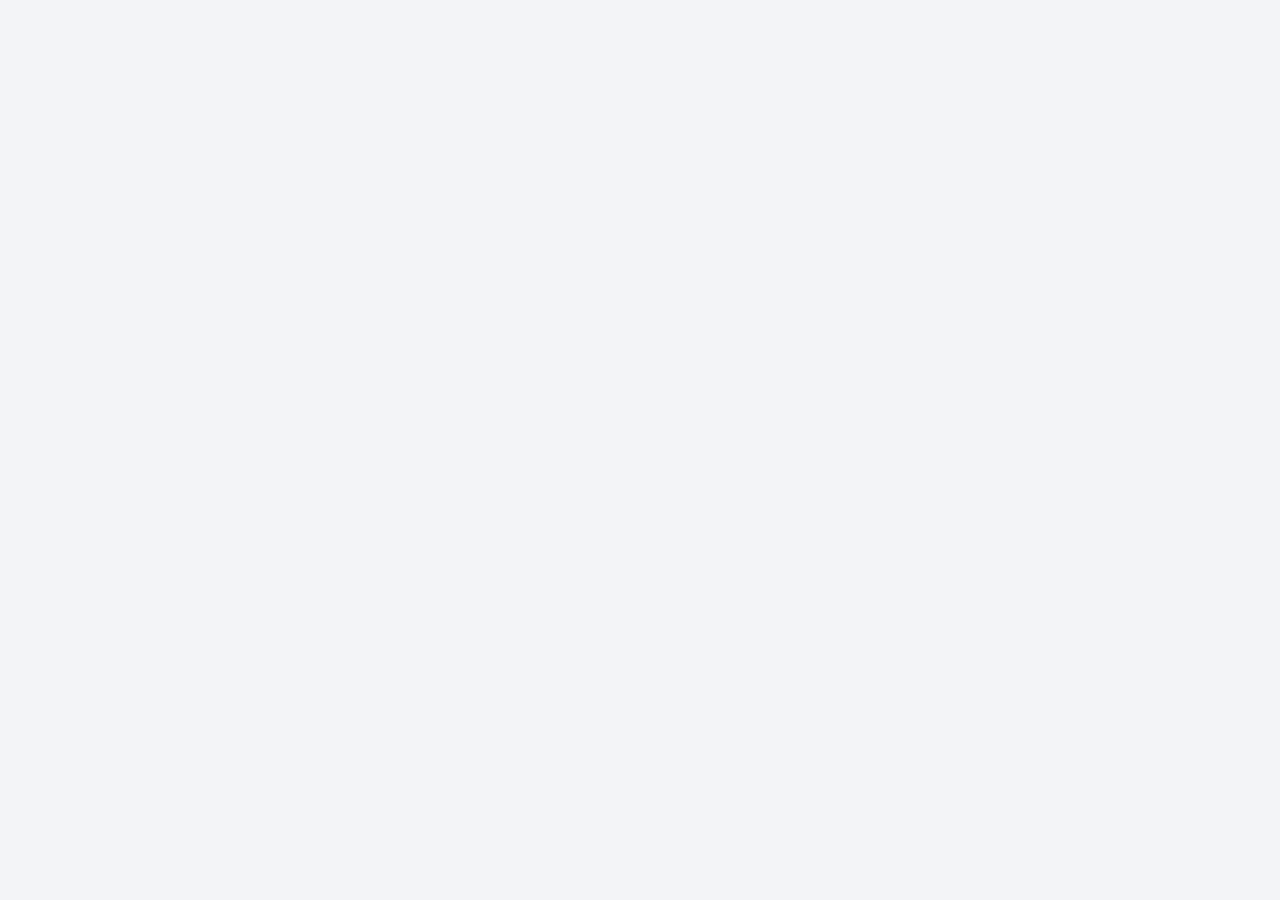
==== commit d7c57272: "Add files via upload" ====
--- a/index.html
+++ b/index.html
@@ -18,9 +18,9 @@
   <title>Melon Business Web Panel</title>
   <link rel="manifest" href="/manifest.json">
   <link rel="shortcut icon" href="/favicon.ico">
-  <script type="module" crossorigin src="/assets/index-BbxOhHFI.js"></script>
-  <link rel="modulepreload" crossorigin href="/assets/vendor-39lPmIfa.js">
-  <link rel="modulepreload" crossorigin href="/assets/redux-B4nc4lEw.js">
+  <script type="module" crossorigin src="/assets/index-BCkWgzQb.js"></script>
+  <link rel="modulepreload" crossorigin href="/assets/vendor-CMvHcHbC.js">
+  <link rel="modulepreload" crossorigin href="/assets/redux-IAqEd8mO.js">
   <link rel="stylesheet" crossorigin href="/assets/index-C7MpQjHl.css">
 </head>
 
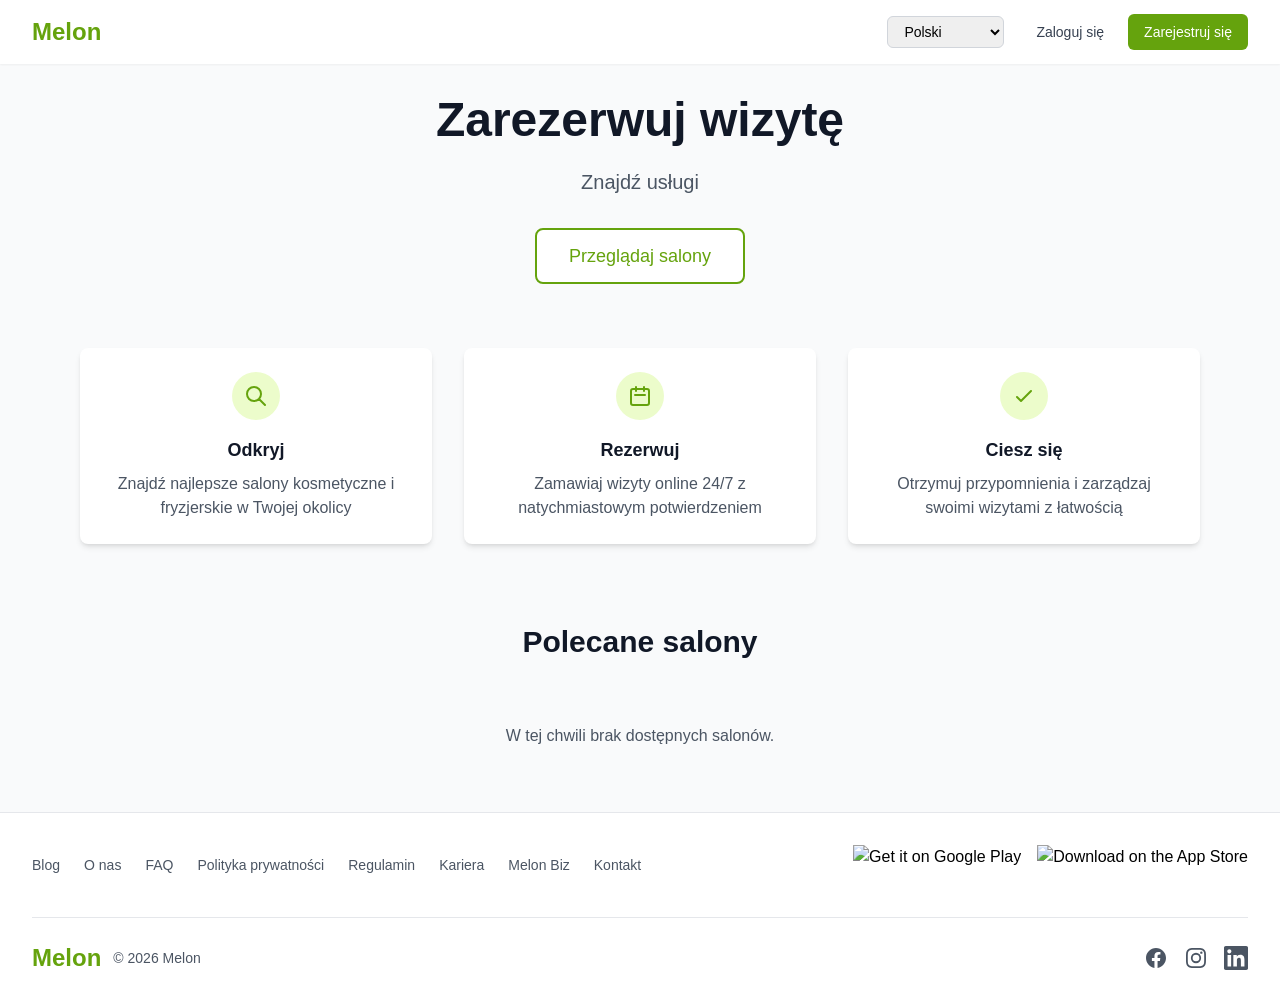
==== commit 96a5791e: "Add files via upload" ====
--- a/index.html
+++ b/index.html
@@ -1,35 +1,41 @@
-<!DOCTYPE html>
-<!--
-* CoreUI Free React.js Admin Template
-* @version v5.4.0
-* @link https://coreui.io/product/free-react-admin-template/
-* Copyright (c) 2025 creativeLabs Łukasz Holeczek
-* Licensed under MIT (https://github.com/coreui/coreui-free-react-admin-template/blob/main/LICENSE)
--->
-<html lang="en">
-
-<head>
-  <meta charset="utf-8">
-  <meta http-equiv="X-UA-Compatible" content="IE=edge">
-  <meta name="viewport" content="width=device-width, initial-scale=1, shrink-to-fit=no">
-  <meta name="description" content="Melon Business Web Panel">
-  <meta name="author" content="Łukasz Holeczek">
-  <meta name="keyword" content="Bootstrap,Admin,Template,Open,Source,CSS,SCSS,HTML,RWD,Dashboard,React">
-  <title>Melon Business Web Panel</title>
-  <link rel="manifest" href="/manifest.json">
-  <link rel="shortcut icon" href="/favicon.ico">
-  <script type="module" crossorigin src="/assets/index-BCkWgzQb.js"></script>
-  <link rel="modulepreload" crossorigin href="/assets/vendor-CMvHcHbC.js">
-  <link rel="modulepreload" crossorigin href="/assets/redux-IAqEd8mO.js">
-  <link rel="stylesheet" crossorigin href="/assets/index-C7MpQjHl.css">
-</head>
-
-<body>
-  <noscript>
-    You need to enable JavaScript to run this app
-  </noscript>
-  <div id="root"></div>
-  <!-- built files will be auto injected -->
-</body>
-
+<!doctype html>
+<html lang="en">
+
+<head>
+  <meta charset="UTF-8" />
+  <link rel="icon" type="image/svg+xml" href="/vite.svg" />
+  <meta name="viewport" content="width=device-width, initial-scale=1.0" />
+  <title>Melon</title>
+  <!-- Google Tag Manager -->
+  <!-- <script>(function (w, d, s, l, i) {
+      w[l] = w[l] || []; w[l].push({
+        'gtm.start':
+          new Date().getTime(), event: 'gtm.js'
+      }); var f = d.getElementsByTagName(s)[0],
+        j = d.createElement(s), dl = l != 'dataLayer' ? '&l=' + l : ''; j.async = true; j.src =
+          'https://www.googletagmanager.com/gtm.js?id=' + i + dl; f.parentNode.insertBefore(j, f);
+    })(window, document, 'script', 'dataLayer', 'GTM-PDM8VT6M');</script> -->
+  <!-- End Google Tag Manager -->
+  <!-- Google tag (gtag.js) -->
+  <script async src="https://www.googletagmanager.com/gtag/js?id=G-EVHJY8BTKT"></script>
+  <script>
+    window.dataLayer = window.dataLayer || [];
+    function gtag() { dataLayer.push(arguments); }
+    gtag('js', new Date());
+
+    gtag('config', 'G-EVHJY8BTKT');
+  </script>
+  <script type="module" crossorigin src="/assets/index-DOvpP5Fc.js"></script>
+  <link rel="stylesheet" crossorigin href="/assets/index-DpApHN9n.css">
+</head>
+
+<body>
+  <div id="root"></div>+
+  <!-- Google Tag Manager (noscript) -->
+  <!-- <noscript><iframe src="https://www.googletagmanager.com/ns.html?id=GTM-PDM8VT6M" height="0" width="0"
+      style="display:none;visibility:hidden"></iframe></noscript> -->
+  <!-- End Google Tag Manager (noscript) -->
+</body>
+
 </html>
--- a/assets/index-DpApHN9n.css
+++ b/assets/index-DpApHN9n.css
@@ -0,0 +1 @@
+*,:before,:after{--tw-border-spacing-x: 0;--tw-border-spacing-y: 0;--tw-translate-x: 0;--tw-translate-y: 0;--tw-rotate: 0;--tw-skew-x: 0;--tw-skew-y: 0;--tw-scale-x: 1;--tw-scale-y: 1;--tw-pan-x: ;--tw-pan-y: ;--tw-pinch-zoom: ;--tw-scroll-snap-strictness: proximity;--tw-gradient-from-position: ;--tw-gradient-via-position: ;--tw-gradient-to-position: ;--tw-ordinal: ;--tw-slashed-zero: ;--tw-numeric-figure: ;--tw-numeric-spacing: ;--tw-numeric-fraction: ;--tw-ring-inset: ;--tw-ring-offset-width: 0px;--tw-ring-offset-color: #fff;--tw-ring-color: rgb(59 130 246 / .5);--tw-ring-offset-shadow: 0 0 #0000;--tw-ring-shadow: 0 0 #0000;--tw-shadow: 0 0 #0000;--tw-shadow-colored: 0 0 #0000;--tw-blur: ;--tw-brightness: ;--tw-contrast: ;--tw-grayscale: ;--tw-hue-rotate: ;--tw-invert: ;--tw-saturate: ;--tw-sepia: ;--tw-drop-shadow: ;--tw-backdrop-blur: ;--tw-backdrop-brightness: ;--tw-backdrop-contrast: ;--tw-backdrop-grayscale: ;--tw-backdrop-hue-rotate: ;--tw-backdrop-invert: ;--tw-backdrop-opacity: ;--tw-backdrop-saturate: ;--tw-backdrop-sepia: ;--tw-contain-size: ;--tw-contain-layout: ;--tw-contain-paint: ;--tw-contain-style: }::backdrop{--tw-border-spacing-x: 0;--tw-border-spacing-y: 0;--tw-translate-x: 0;--tw-translate-y: 0;--tw-rotate: 0;--tw-skew-x: 0;--tw-skew-y: 0;--tw-scale-x: 1;--tw-scale-y: 1;--tw-pan-x: ;--tw-pan-y: ;--tw-pinch-zoom: ;--tw-scroll-snap-strictness: proximity;--tw-gradient-from-position: ;--tw-gradient-via-position: ;--tw-gradient-to-position: ;--tw-ordinal: ;--tw-slashed-zero: ;--tw-numeric-figure: ;--tw-numeric-spacing: ;--tw-numeric-fraction: ;--tw-ring-inset: ;--tw-ring-offset-width: 0px;--tw-ring-offset-color: #fff;--tw-ring-color: rgb(59 130 246 / .5);--tw-ring-offset-shadow: 0 0 #0000;--tw-ring-shadow: 0 0 #0000;--tw-shadow: 0 0 #0000;--tw-shadow-colored: 0 0 #0000;--tw-blur: ;--tw-brightness: ;--tw-contrast: ;--tw-grayscale: ;--tw-hue-rotate: ;--tw-invert: ;--tw-saturate: ;--tw-sepia: ;--tw-drop-shadow: ;--tw-backdrop-blur: ;--tw-backdrop-brightness: ;--tw-backdrop-contrast: ;--tw-backdrop-grayscale: ;--tw-backdrop-hue-rotate: ;--tw-backdrop-invert: ;--tw-backdrop-opacity: ;--tw-backdrop-saturate: ;--tw-backdrop-sepia: ;--tw-contain-size: ;--tw-contain-layout: ;--tw-contain-paint: ;--tw-contain-style: }*,:before,:after{box-sizing:border-box;border-width:0;border-style:solid;border-color:#e5e7eb}:before,:after{--tw-content: ""}html,:host{line-height:1.5;-webkit-text-size-adjust:100%;-moz-tab-size:4;-o-tab-size:4;tab-size:4;font-family:-apple-system,BlinkMacSystemFont,Segoe UI,Roboto,Oxygen,Ubuntu,Cantarell,Fira Sans,Droid Sans,Helvetica Neue,sans-serif;font-feature-settings:normal;font-variation-settings:normal;-webkit-tap-highlight-color:transparent}body{margin:0;line-height:inherit}hr{height:0;color:inherit;border-top-width:1px}abbr:where([title]){-webkit-text-decoration:underline dotted;text-decoration:underline dotted}h1,h2,h3,h4,h5,h6{font-size:inherit;font-weight:inherit}a{color:inherit;text-decoration:inherit}b,strong{font-weight:bolder}code,kbd,samp,pre{font-family:ui-monospace,SFMono-Regular,Menlo,Monaco,Consolas,Liberation Mono,Courier New,monospace;font-feature-settings:normal;font-variation-settings:normal;font-size:1em}small{font-size:80%}sub,sup{font-size:75%;line-height:0;position:relative;vertical-align:baseline}sub{bottom:-.25em}sup{top:-.5em}table{text-indent:0;border-color:inherit;border-collapse:collapse}button,input,optgroup,select,textarea{font-family:inherit;font-feature-settings:inherit;font-variation-settings:inherit;font-size:100%;font-weight:inherit;line-height:inherit;letter-spacing:inherit;color:inherit;margin:0;padding:0}button,select{text-transform:none}button,input:where([type=button]),input:where([type=reset]),input:where([type=submit]){-webkit-appearance:button;background-color:transparent;background-image:none}:-moz-focusring{outline:auto}:-moz-ui-invalid{box-shadow:none}progress{vertical-align:baseline}::-webkit-inner-spin-button,::-webkit-outer-spin-button{height:auto}[type=search]{-webkit-appearance:textfield;outline-offset:-2px}::-webkit-search-decoration{-webkit-appearance:none}::-webkit-file-upload-button{-webkit-appearance:button;font:inherit}summary{display:list-item}blockquote,dl,dd,h1,h2,h3,h4,h5,h6,hr,figure,p,pre{margin:0}fieldset{margin:0;padding:0}legend{padding:0}ol,ul,menu{list-style:none;margin:0;padding:0}dialog{padding:0}textarea{resize:vertical}input::-moz-placeholder,textarea::-moz-placeholder{opacity:1;color:#9ca3af}input::placeholder,textarea::placeholder{opacity:1;color:#9ca3af}button,[role=button]{cursor:pointer}:disabled{cursor:default}img,svg,video,canvas,audio,iframe,embed,object{display:block;vertical-align:middle}img,video{max-width:100%;height:auto}[hidden]:where(:not([hidden=until-found])){display:none}.sr-only{position:absolute;width:1px;height:1px;padding:0;margin:-1px;overflow:hidden;clip:rect(0,0,0,0);white-space:nowrap;border-width:0}.absolute{position:absolute}.relative{position:relative}.sticky{position:sticky}.inset-0{inset:0}.top-4{top:1rem}.z-10{z-index:10}.mx-auto{margin-left:auto;margin-right:auto}.mb-1{margin-bottom:.25rem}.mb-12{margin-bottom:3rem}.mb-2{margin-bottom:.5rem}.mb-3{margin-bottom:.75rem}.mb-4{margin-bottom:1rem}.mb-6{margin-bottom:1.5rem}.mb-8{margin-bottom:2rem}.ml-1{margin-left:.25rem}.ml-3{margin-left:.75rem}.ml-4{margin-left:1rem}.mr-2{margin-right:.5rem}.mt-0\.5{margin-top:.125rem}.mt-1{margin-top:.25rem}.mt-16{margin-top:4rem}.mt-2{margin-top:.5rem}.mt-20{margin-top:5rem}.mt-3{margin-top:.75rem}.mt-4{margin-top:1rem}.mt-6{margin-top:1.5rem}.mt-8{margin-top:2rem}.mt-auto{margin-top:auto}.line-clamp-2{overflow:hidden;display:-webkit-box;-webkit-box-orient:vertical;-webkit-line-clamp:2}.block{display:block}.inline-block{display:inline-block}.flex{display:flex}.inline-flex{display:inline-flex}.table{display:table}.grid{display:grid}.hidden{display:none}.h-10{height:2.5rem}.h-12{height:3rem}.h-16{height:4rem}.h-4{height:1rem}.h-48{height:12rem}.h-5{height:1.25rem}.h-6{height:1.5rem}.h-8{height:2rem}.h-full{height:100%}.min-h-16{min-height:4rem}.min-h-screen{min-height:100vh}.w-10{width:2.5rem}.w-12{width:3rem}.w-16{width:4rem}.w-4{width:1rem}.w-5{width:1.25rem}.w-6{width:1.5rem}.w-8{width:2rem}.w-full{width:100%}.max-w-6xl{max-width:72rem}.max-w-7xl{max-width:80rem}.max-w-\[150px\]{max-width:150px}.max-w-md{max-width:28rem}.flex-1{flex:1 1 0%}.flex-shrink-0{flex-shrink:0}.flex-grow{flex-grow:1}@keyframes spin{to{transform:rotate(360deg)}}.animate-spin{animation:spin 1s linear infinite}.cursor-not-allowed{cursor:not-allowed}.cursor-pointer{cursor:pointer}.appearance-none{-webkit-appearance:none;-moz-appearance:none;appearance:none}.grid-cols-3{grid-template-columns:repeat(3,minmax(0,1fr))}.grid-cols-4{grid-template-columns:repeat(4,minmax(0,1fr))}.grid-cols-7{grid-template-columns:repeat(7,minmax(0,1fr))}.flex-col{flex-direction:column}.flex-wrap{flex-wrap:wrap}.items-start{align-items:flex-start}.items-end{align-items:flex-end}.items-center{align-items:center}.justify-center{justify-content:center}.justify-between{justify-content:space-between}.gap-1{gap:.25rem}.gap-1\.5{gap:.375rem}.gap-2{gap:.5rem}.gap-3{gap:.75rem}.gap-4{gap:1rem}.gap-6{gap:1.5rem}.gap-8{gap:2rem}.gap-x-6{-moz-column-gap:1.5rem;column-gap:1.5rem}.gap-y-3{row-gap:.75rem}.-space-y-px>:not([hidden])~:not([hidden]){--tw-space-y-reverse: 0;margin-top:calc(-1px * calc(1 - var(--tw-space-y-reverse)));margin-bottom:calc(-1px * var(--tw-space-y-reverse))}.space-x-1>:not([hidden])~:not([hidden]){--tw-space-x-reverse: 0;margin-right:calc(.25rem * var(--tw-space-x-reverse));margin-left:calc(.25rem * calc(1 - var(--tw-space-x-reverse)))}.space-x-2>:not([hidden])~:not([hidden]){--tw-space-x-reverse: 0;margin-right:calc(.5rem * var(--tw-space-x-reverse));margin-left:calc(.5rem * calc(1 - var(--tw-space-x-reverse)))}.space-y-1>:not([hidden])~:not([hidden]){--tw-space-y-reverse: 0;margin-top:calc(.25rem * calc(1 - var(--tw-space-y-reverse)));margin-bottom:calc(.25rem * var(--tw-space-y-reverse))}.space-y-2>:not([hidden])~:not([hidden]){--tw-space-y-reverse: 0;margin-top:calc(.5rem * calc(1 - var(--tw-space-y-reverse)));margin-bottom:calc(.5rem * var(--tw-space-y-reverse))}.space-y-4>:not([hidden])~:not([hidden]){--tw-space-y-reverse: 0;margin-top:calc(1rem * calc(1 - var(--tw-space-y-reverse)));margin-bottom:calc(1rem * var(--tw-space-y-reverse))}.space-y-6>:not([hidden])~:not([hidden]){--tw-space-y-reverse: 0;margin-top:calc(1.5rem * calc(1 - var(--tw-space-y-reverse)));margin-bottom:calc(1.5rem * var(--tw-space-y-reverse))}.overflow-hidden{overflow:hidden}.overflow-x-hidden{overflow-x:hidden}.truncate{overflow:hidden;text-overflow:ellipsis;white-space:nowrap}.whitespace-nowrap{white-space:nowrap}.break-words{overflow-wrap:break-word}.break-all{word-break:break-all}.rounded{border-radius:.25rem}.rounded-full{border-radius:9999px}.rounded-lg{border-radius:.5rem}.rounded-md{border-radius:.375rem}.rounded-none{border-radius:0}.rounded-b-md{border-bottom-right-radius:.375rem;border-bottom-left-radius:.375rem}.rounded-t-md{border-top-left-radius:.375rem;border-top-right-radius:.375rem}.border{border-width:1px}.border-2{border-width:2px}.border-b{border-bottom-width:1px}.border-b-2{border-bottom-width:2px}.border-t{border-top-width:1px}.border-gray-200{--tw-border-opacity: 1;border-color:rgb(229 231 235 / var(--tw-border-opacity, 1))}.border-gray-300{--tw-border-opacity: 1;border-color:rgb(209 213 219 / var(--tw-border-opacity, 1))}.border-gray-900{--tw-border-opacity: 1;border-color:rgb(17 24 39 / var(--tw-border-opacity, 1))}.border-green-200{--tw-border-opacity: 1;border-color:rgb(187 247 208 / var(--tw-border-opacity, 1))}.border-lime-600{--tw-border-opacity: 1;border-color:rgb(101 163 13 / var(--tw-border-opacity, 1))}.border-melon-200{--tw-border-opacity: 1;border-color:rgb(217 249 157 / var(--tw-border-opacity, 1))}.border-primary{--tw-border-opacity: 1;border-color:rgb(132 204 22 / var(--tw-border-opacity, 1))}.border-red-200{--tw-border-opacity: 1;border-color:rgb(254 202 202 / var(--tw-border-opacity, 1))}.border-transparent{border-color:transparent}.border-yellow-200{--tw-border-opacity: 1;border-color:rgb(254 240 138 / var(--tw-border-opacity, 1))}.bg-blue-50{--tw-bg-opacity: 1;background-color:rgb(239 246 255 / var(--tw-bg-opacity, 1))}.bg-gray-100{--tw-bg-opacity: 1;background-color:rgb(243 244 246 / var(--tw-bg-opacity, 1))}.bg-gray-200{--tw-bg-opacity: 1;background-color:rgb(229 231 235 / var(--tw-bg-opacity, 1))}.bg-gray-50{--tw-bg-opacity: 1;background-color:rgb(249 250 251 / var(--tw-bg-opacity, 1))}.bg-green-100{--tw-bg-opacity: 1;background-color:rgb(220 252 231 / var(--tw-bg-opacity, 1))}.bg-green-50{--tw-bg-opacity: 1;background-color:rgb(240 253 244 / var(--tw-bg-opacity, 1))}.bg-lime-100{--tw-bg-opacity: 1;background-color:rgb(236 252 203 / var(--tw-bg-opacity, 1))}.bg-lime-600{--tw-bg-opacity: 1;background-color:rgb(101 163 13 / var(--tw-bg-opacity, 1))}.bg-melon-100{--tw-bg-opacity: 1;background-color:rgb(236 252 203 / var(--tw-bg-opacity, 1))}.bg-orange-50{--tw-bg-opacity: 1;background-color:rgb(255 247 237 / var(--tw-bg-opacity, 1))}.bg-primary{--tw-bg-opacity: 1;background-color:rgb(132 204 22 / var(--tw-bg-opacity, 1))}.bg-red-50{--tw-bg-opacity: 1;background-color:rgb(254 242 242 / var(--tw-bg-opacity, 1))}.bg-red-600{--tw-bg-opacity: 1;background-color:rgb(220 38 38 / var(--tw-bg-opacity, 1))}.bg-white{--tw-bg-opacity: 1;background-color:rgb(255 255 255 / var(--tw-bg-opacity, 1))}.bg-yellow-100{--tw-bg-opacity: 1;background-color:rgb(254 249 195 / var(--tw-bg-opacity, 1))}.bg-yellow-50{--tw-bg-opacity: 1;background-color:rgb(254 252 232 / var(--tw-bg-opacity, 1))}.bg-opacity-80{--tw-bg-opacity: .8}.object-cover{-o-object-fit:cover;object-fit:cover}.p-1{padding:.25rem}.p-2{padding:.5rem}.p-3{padding:.75rem}.p-4{padding:1rem}.p-6{padding:1.5rem}.px-2{padding-left:.5rem;padding-right:.5rem}.px-2\.5{padding-left:.625rem;padding-right:.625rem}.px-3{padding-left:.75rem;padding-right:.75rem}.px-4{padding-left:1rem;padding-right:1rem}.px-6{padding-left:1.5rem;padding-right:1.5rem}.px-8{padding-left:2rem;padding-right:2rem}.py-0\.5{padding-top:.125rem;padding-bottom:.125rem}.py-1{padding-top:.25rem;padding-bottom:.25rem}.py-1\.5{padding-top:.375rem;padding-bottom:.375rem}.py-12{padding-top:3rem;padding-bottom:3rem}.py-2{padding-top:.5rem;padding-bottom:.5rem}.py-3{padding-top:.75rem;padding-bottom:.75rem}.py-6{padding-top:1.5rem;padding-bottom:1.5rem}.py-8{padding-top:2rem;padding-bottom:2rem}.pb-4{padding-bottom:1rem}.pt-2{padding-top:.5rem}.pt-4{padding-top:1rem}.text-center{text-align:center}.text-2xl{font-size:1.5rem;line-height:2rem}.text-3xl{font-size:1.875rem;line-height:2.25rem}.text-base{font-size:1rem;line-height:1.5rem}.text-lg{font-size:1.125rem;line-height:1.75rem}.text-sm{font-size:.875rem;line-height:1.25rem}.text-xl{font-size:1.25rem;line-height:1.75rem}.text-xs{font-size:.75rem;line-height:1rem}.font-bold{font-weight:700}.font-extrabold{font-weight:800}.font-medium{font-weight:500}.font-semibold{font-weight:600}.text-black{--tw-text-opacity: 1;color:rgb(0 0 0 / var(--tw-text-opacity, 1))}.text-blue-600{--tw-text-opacity: 1;color:rgb(37 99 235 / var(--tw-text-opacity, 1))}.text-gray-300{--tw-text-opacity: 1;color:rgb(209 213 219 / var(--tw-text-opacity, 1))}.text-gray-400{--tw-text-opacity: 1;color:rgb(156 163 175 / var(--tw-text-opacity, 1))}.text-gray-500{--tw-text-opacity: 1;color:rgb(107 114 128 / var(--tw-text-opacity, 1))}.text-gray-600{--tw-text-opacity: 1;color:rgb(75 85 99 / var(--tw-text-opacity, 1))}.text-gray-700{--tw-text-opacity: 1;color:rgb(55 65 81 / var(--tw-text-opacity, 1))}.text-gray-900{--tw-text-opacity: 1;color:rgb(17 24 39 / var(--tw-text-opacity, 1))}.text-green-600{--tw-text-opacity: 1;color:rgb(22 163 74 / var(--tw-text-opacity, 1))}.text-green-800{--tw-text-opacity: 1;color:rgb(22 101 52 / var(--tw-text-opacity, 1))}.text-lime-600{--tw-text-opacity: 1;color:rgb(101 163 13 / var(--tw-text-opacity, 1))}.text-orange-600{--tw-text-opacity: 1;color:rgb(234 88 12 / var(--tw-text-opacity, 1))}.text-primary-dark{--tw-text-opacity: 1;color:rgb(54 83 20 / var(--tw-text-opacity, 1))}.text-red-600{--tw-text-opacity: 1;color:rgb(220 38 38 / var(--tw-text-opacity, 1))}.text-red-700{--tw-text-opacity: 1;color:rgb(185 28 28 / var(--tw-text-opacity, 1))}.text-white{--tw-text-opacity: 1;color:rgb(255 255 255 / var(--tw-text-opacity, 1))}.text-yellow-400{--tw-text-opacity: 1;color:rgb(250 204 21 / var(--tw-text-opacity, 1))}.text-yellow-600{--tw-text-opacity: 1;color:rgb(202 138 4 / var(--tw-text-opacity, 1))}.text-yellow-800{--tw-text-opacity: 1;color:rgb(133 77 14 / var(--tw-text-opacity, 1))}.underline{text-decoration-line:underline}.placeholder-gray-500::-moz-placeholder{--tw-placeholder-opacity: 1;color:rgb(107 114 128 / var(--tw-placeholder-opacity, 1))}.placeholder-gray-500::placeholder{--tw-placeholder-opacity: 1;color:rgb(107 114 128 / var(--tw-placeholder-opacity, 1))}.shadow-md{--tw-shadow: 0 4px 6px -1px rgb(0 0 0 / .1), 0 2px 4px -2px rgb(0 0 0 / .1);--tw-shadow-colored: 0 4px 6px -1px var(--tw-shadow-color), 0 2px 4px -2px var(--tw-shadow-color);box-shadow:var(--tw-ring-offset-shadow, 0 0 #0000),var(--tw-ring-shadow, 0 0 #0000),var(--tw-shadow)}.shadow-sm{--tw-shadow: 0 1px 2px 0 rgb(0 0 0 / .05);--tw-shadow-colored: 0 1px 2px 0 var(--tw-shadow-color);box-shadow:var(--tw-ring-offset-shadow, 0 0 #0000),var(--tw-ring-shadow, 0 0 #0000),var(--tw-shadow)}.ring-2{--tw-ring-offset-shadow: var(--tw-ring-inset) 0 0 0 var(--tw-ring-offset-width) var(--tw-ring-offset-color);--tw-ring-shadow: var(--tw-ring-inset) 0 0 0 calc(2px + var(--tw-ring-offset-width)) var(--tw-ring-color);box-shadow:var(--tw-ring-offset-shadow),var(--tw-ring-shadow),var(--tw-shadow, 0 0 #0000)}.ring-primary{--tw-ring-opacity: 1;--tw-ring-color: rgb(132 204 22 / var(--tw-ring-opacity, 1))}.filter{filter:var(--tw-blur) var(--tw-brightness) var(--tw-contrast) var(--tw-grayscale) var(--tw-hue-rotate) var(--tw-invert) var(--tw-saturate) var(--tw-sepia) var(--tw-drop-shadow)}.transition-all{transition-property:all;transition-timing-function:cubic-bezier(.4,0,.2,1);transition-duration:.15s}.transition-colors{transition-property:color,background-color,border-color,text-decoration-color,fill,stroke;transition-timing-function:cubic-bezier(.4,0,.2,1);transition-duration:.15s}.transition-opacity{transition-property:opacity;transition-timing-function:cubic-bezier(.4,0,.2,1);transition-duration:.15s}.transition-shadow{transition-property:box-shadow;transition-timing-function:cubic-bezier(.4,0,.2,1);transition-duration:.15s}.duration-300{transition-duration:.3s}:root{--color-melon-50: #f7fee7;--color-melon-100: #ecfccb;--color-melon-200: #d9f99d;--color-melon-300: #bef264;--color-melon-400: #a3e635;--color-melon-500: #84cc16;--color-melon-600: #65a30d;--color-melon-700: #4d7c0f;--color-melon-800: #3f6212;--color-melon-900: #365314;--color-melon-950: #1a2e05}.price-color{color:var(--color-melon-700)}*{margin:0;padding:0;box-sizing:border-box}html,body{overflow-x:hidden;width:100%}body{font-family:-apple-system,BlinkMacSystemFont,Segoe UI,Roboto,Oxygen,Ubuntu,Cantarell,Fira Sans,Droid Sans,Helvetica Neue,sans-serif;-webkit-font-smoothing:antialiased;-moz-osx-font-smoothing:grayscale}html[dir=rtl] body{direction:rtl;text-align:right}html[dir=ltr] body{direction:ltr;text-align:left}code{font-family:source-code-pro,Menlo,Monaco,Consolas,Courier New,monospace}.line-clamp-2{display:-webkit-box;-webkit-line-clamp:2;-webkit-box-orient:vertical;overflow:hidden}.line-clamp-3{display:-webkit-box;-webkit-line-clamp:3;-webkit-box-orient:vertical;overflow:hidden}.background-box{color:#4b5563;background-color:#fafafa;border-radius:.5rem;padding:.75rem;margin-bottom:1rem}.my-w{width:100%;max-width:32rem;margin-left:auto;margin-right:auto}.last\:border-b-0:last-child{border-bottom-width:0px}.hover\:border-primary-light:hover{--tw-border-opacity: 1;border-color:rgb(163 230 53 / var(--tw-border-opacity, 1))}.hover\:bg-gray-100:hover{--tw-bg-opacity: 1;background-color:rgb(243 244 246 / var(--tw-bg-opacity, 1))}.hover\:bg-gray-50:hover{--tw-bg-opacity: 1;background-color:rgb(249 250 251 / var(--tw-bg-opacity, 1))}.hover\:bg-green-200:hover{--tw-bg-opacity: 1;background-color:rgb(187 247 208 / var(--tw-bg-opacity, 1))}.hover\:bg-lime-50:hover{--tw-bg-opacity: 1;background-color:rgb(247 254 231 / var(--tw-bg-opacity, 1))}.hover\:bg-lime-700:hover{--tw-bg-opacity: 1;background-color:rgb(77 124 15 / var(--tw-bg-opacity, 1))}.hover\:bg-primary-dark:hover{--tw-bg-opacity: 1;background-color:rgb(54 83 20 / var(--tw-bg-opacity, 1))}.hover\:bg-primary-light:hover{--tw-bg-opacity: 1;background-color:rgb(163 230 53 / var(--tw-bg-opacity, 1))}.hover\:bg-red-700:hover{--tw-bg-opacity: 1;background-color:rgb(185 28 28 / var(--tw-bg-opacity, 1))}.hover\:bg-yellow-200:hover{--tw-bg-opacity: 1;background-color:rgb(254 240 138 / var(--tw-bg-opacity, 1))}.hover\:text-lime-500:hover{--tw-text-opacity: 1;color:rgb(132 204 22 / var(--tw-text-opacity, 1))}.hover\:text-lime-600:hover{--tw-text-opacity: 1;color:rgb(101 163 13 / var(--tw-text-opacity, 1))}.hover\:text-primary:hover{--tw-text-opacity: 1;color:rgb(132 204 22 / var(--tw-text-opacity, 1))}.hover\:text-red-800:hover{--tw-text-opacity: 1;color:rgb(153 27 27 / var(--tw-text-opacity, 1))}.hover\:opacity-80:hover{opacity:.8}.hover\:shadow-lg:hover{--tw-shadow: 0 10px 15px -3px rgb(0 0 0 / .1), 0 4px 6px -4px rgb(0 0 0 / .1);--tw-shadow-colored: 0 10px 15px -3px var(--tw-shadow-color), 0 4px 6px -4px var(--tw-shadow-color);box-shadow:var(--tw-ring-offset-shadow, 0 0 #0000),var(--tw-ring-shadow, 0 0 #0000),var(--tw-shadow)}.focus\:z-10:focus{z-index:10}.focus\:border-lime-500:focus{--tw-border-opacity: 1;border-color:rgb(132 204 22 / var(--tw-border-opacity, 1))}.focus\:outline-none:focus{outline:2px solid transparent;outline-offset:2px}.focus\:ring-2:focus{--tw-ring-offset-shadow: var(--tw-ring-inset) 0 0 0 var(--tw-ring-offset-width) var(--tw-ring-offset-color);--tw-ring-shadow: var(--tw-ring-inset) 0 0 0 calc(2px + var(--tw-ring-offset-width)) var(--tw-ring-color);box-shadow:var(--tw-ring-offset-shadow),var(--tw-ring-shadow),var(--tw-shadow, 0 0 #0000)}.focus\:ring-lime-500:focus{--tw-ring-opacity: 1;--tw-ring-color: rgb(132 204 22 / var(--tw-ring-opacity, 1))}.focus\:ring-lime-600:focus{--tw-ring-opacity: 1;--tw-ring-color: rgb(101 163 13 / var(--tw-ring-opacity, 1))}.focus\:ring-primary:focus{--tw-ring-opacity: 1;--tw-ring-color: rgb(132 204 22 / var(--tw-ring-opacity, 1))}.focus\:ring-offset-2:focus{--tw-ring-offset-width: 2px}.disabled\:cursor-not-allowed:disabled{cursor:not-allowed}.disabled\:opacity-40:disabled{opacity:.4}.disabled\:opacity-50:disabled{opacity:.5}.disabled\:hover\:bg-transparent:hover:disabled{background-color:transparent}@media(min-width:640px){.sm\:mb-6{margin-bottom:1.5rem}.sm\:mb-8{margin-bottom:2rem}.sm\:ml-10{margin-left:2.5rem}.sm\:mt-0{margin-top:0}.sm\:mt-6{margin-top:1.5rem}.sm\:mt-8{margin-top:2rem}.sm\:h-24{height:6rem}.sm\:h-64{height:16rem}.sm\:w-24{width:6rem}.sm\:w-auto{width:auto}.sm\:flex-initial{flex:0 1 auto}.sm\:flex-row{flex-direction:row}.sm\:items-center{align-items:center}.sm\:justify-between{justify-content:space-between}.sm\:gap-4{gap:1rem}.sm\:gap-6{gap:1.5rem}.sm\:space-x-2>:not([hidden])~:not([hidden]){--tw-space-x-reverse: 0;margin-right:calc(.5rem * var(--tw-space-x-reverse));margin-left:calc(.5rem * calc(1 - var(--tw-space-x-reverse)))}.sm\:space-x-4>:not([hidden])~:not([hidden]){--tw-space-x-reverse: 0;margin-right:calc(1rem * var(--tw-space-x-reverse));margin-left:calc(1rem * calc(1 - var(--tw-space-x-reverse)))}.sm\:space-y-8>:not([hidden])~:not([hidden]){--tw-space-y-reverse: 0;margin-top:calc(2rem * calc(1 - var(--tw-space-y-reverse)));margin-bottom:calc(2rem * var(--tw-space-y-reverse))}.sm\:p-6{padding:1.5rem}.sm\:px-0{padding-left:0;padding-right:0}.sm\:px-3{padding-left:.75rem;padding-right:.75rem}.sm\:px-4{padding-left:1rem;padding-right:1rem}.sm\:px-6{padding-left:1.5rem;padding-right:1.5rem}.sm\:px-8{padding-left:2rem;padding-right:2rem}.sm\:py-12{padding-top:3rem;padding-bottom:3rem}.sm\:py-2{padding-top:.5rem;padding-bottom:.5rem}.sm\:text-2xl{font-size:1.5rem;line-height:2rem}.sm\:text-3xl{font-size:1.875rem;line-height:2.25rem}.sm\:text-4xl{font-size:2.25rem;line-height:2.5rem}.sm\:text-base{font-size:1rem;line-height:1.5rem}.sm\:text-lg{font-size:1.125rem;line-height:1.75rem}.sm\:text-sm{font-size:.875rem;line-height:1.25rem}.sm\:text-xl{font-size:1.25rem;line-height:1.75rem}}@media(min-width:768px){.md\:inline{display:inline}.md\:grid-cols-2{grid-template-columns:repeat(2,minmax(0,1fr))}.md\:grid-cols-3{grid-template-columns:repeat(3,minmax(0,1fr))}.md\:text-5xl{font-size:3rem;line-height:1}}@media(min-width:1024px){.lg\:grid-cols-2{grid-template-columns:repeat(2,minmax(0,1fr))}.lg\:grid-cols-3{grid-template-columns:repeat(3,minmax(0,1fr))}.lg\:flex-row{flex-direction:row}.lg\:items-center{align-items:center}.lg\:justify-between{justify-content:space-between}.lg\:gap-8{gap:2rem}.lg\:px-8{padding-left:2rem;padding-right:2rem}}
